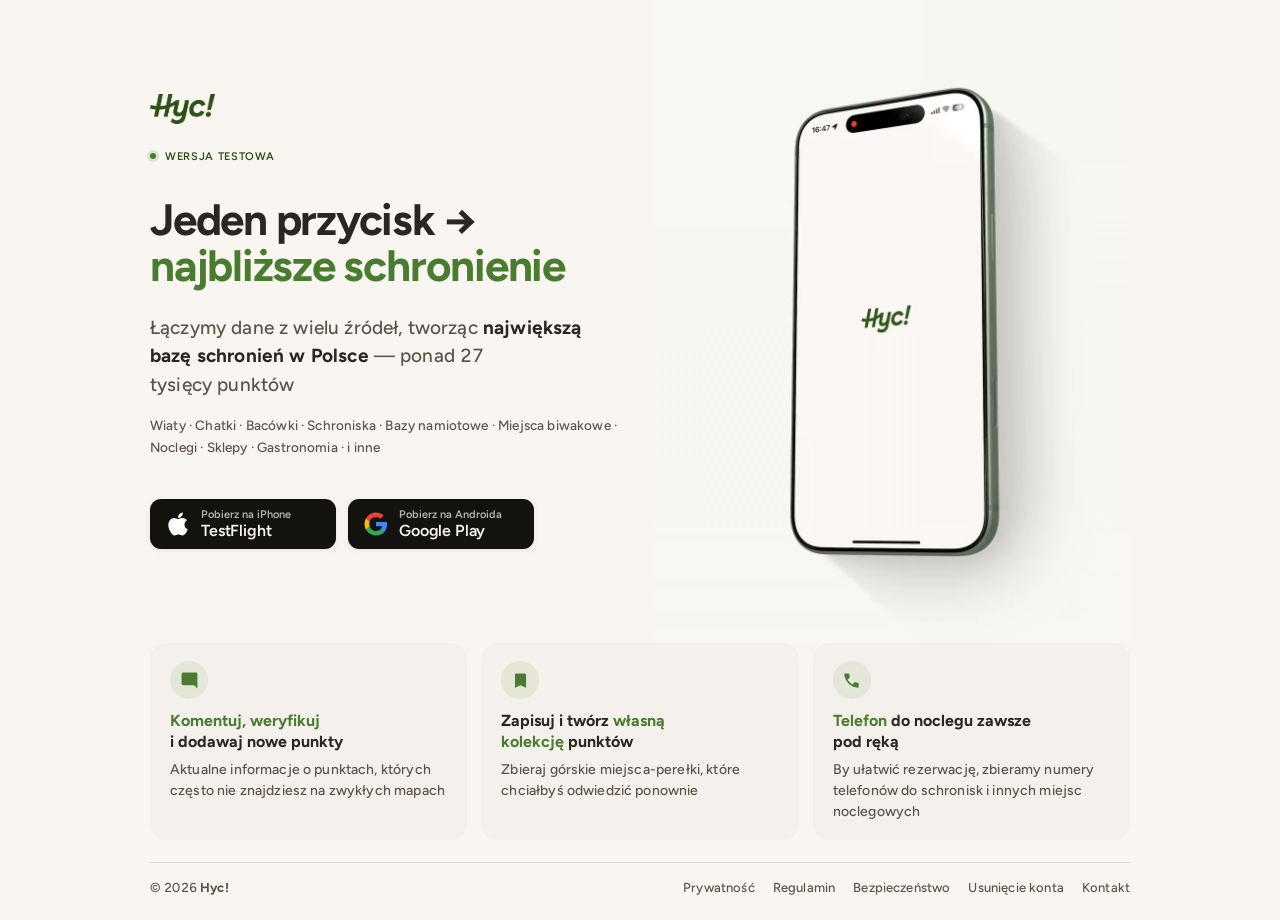
==== index.html @ 09620c09 "Deploy landing 2026-08-17 09:44" ====
<!DOCTYPE html>
<html lang="pl">
<head>
  <meta charset="utf-8">
  <meta name="viewport" content="width=device-width, initial-scale=1">
  <title>Hyc! — jeden przycisk do najbliższego schronienia</title>
  <meta name="description" content="Hyc! to prosta aplikacja turystyczna: jeden przycisk, GPS i nawigacja po szlaku do najbliższego schronienia. Dołącz do otwartej bety na iOS i Androida.">
  <meta name="theme-color" content="#F0EBE0">
  <link rel="icon" href="favicon.svg" type="image/svg+xml">
  <!-- apple-touch-icon MUSI byc PNG — iOS nie czyta SVG i przy braku rastra
       robi wlasny zrzut strony jako ikone na ekranie glownym. -->
  <link rel="apple-touch-icon" sizes="180x180" href="assets/apple-touch-icon.png">

  <!-- Open Graph / social preview (podgląd linku na sociale) -->
  <meta property="og:type" content="website">
  <meta property="og:url" content="https://gethyc.com/">
  <meta property="og:site_name" content="Hyc!">
  <meta property="og:title" content="Hyc! — jeden przycisk do najbliższego schronienia">
  <meta property="og:description" content="Prosta appka turystyczna: przycisk, GPS, nawigacja po szlaku. Dołącz do otwartej bety.">
  <meta property="og:image" content="https://gethyc.com/assets/og-image.jpg?v=20260811">
  <meta property="og:image:width" content="1200">
  <meta property="og:image:height" content="630">
  <meta property="og:locale" content="pl_PL">
  <meta name="twitter:card" content="summary_large_image">
  <meta name="twitter:title" content="Hyc! — jeden przycisk do najbliższego schronienia">
  <meta name="twitter:description" content="Prosta appka turystyczna: przycisk, GPS, nawigacja po szlaku. Dołącz do otwartej bety.">
  <meta name="twitter:image" content="https://gethyc.com/assets/og-image.jpg?v=20260811">

  <link rel="preload" href="assets/fonts/Figtree-Variable.woff2" as="font" type="font/woff2" crossorigin>
  <!-- ⚠ ?v= NA CSS I JS JEST OBOWIĄZKOWE — podbij przy każdym wydaniu.
       Strona stoi na GitHub Pages, a GH Pages IGNORUJE plik `_headers`
       (to format Netlify/Cloudflare Pages) i serwuje wszystko z
       `Cache-Control: max-age=600`. Bez wersji w URL-u przeglądarka po
       deployu potrafi skleić NOWY index.html ze STARYM styles.css i pokazać
       układ, którego nikt nigdy nie zbudował. Wersja w URL-u wymusza świeże
       pobranie, bo to inny zasób. -->
  <link rel="stylesheet" href="styles.css?v=20260812">
</head>
<body>
  <div class="wrap">

    <main>
      <section class="hero">
        <div class="hero-copy">
          <!-- Wordmark jako PNG (podmiana 0806 na plik dostarczony przez usera,
               zostaje świadomie: user porównał go z dawnym inline <svg> i wybrał
               ten rysunek).
               ⚠ Plik ma 315x144 px, a renderuje się na 29,6 px wysokości —
               atrybuty width/height zostają przy 105x48, bo opisują ROZMIAR
               UKŁADU (rezerwacja miejsca, brak CLS), nie rozdzielczość pliku.
               Do 0810 leżał tu raster 105x48, czyli 1x: na retinie (DPR 2-3)
               brakowało mu pikseli i wordmark był miękki.
               Źródło wektorowe: assets/logo-source.svg — stamtąd renderuje się
               ten raster (kadr przycięty do bounding boxa glifu, żeby proporcje
               zgadzały się z poprzednim plikiem: 2,1875 vs 2,1878). -->
          <img class="hero-logo" src="assets/logo.png?v=2" alt="Hyc!" width="105" height="48">
          <span class="badge">Wersja testowa</span>
          <h1>Jeden przycisk →<br><span class="accent">najbliższe schronienie</span></h1>
          <p class="lead">Łączymy dane z&nbsp;wielu źródeł, tworząc <strong>największą bazę schronień w&nbsp;Polsce</strong> — ponad 27 tysięcy punktów</p>
          <p class="hero-tags">Wiaty · Chatki · Bacówki · Schroniska · Bazy namiotowe · Miejsca biwakowe · Noclegi · Sklepy · Gastronomia · i&nbsp;inne</p>

          <div class="stores" id="stores">
            <!-- iOS wymaga apki TestFlight, której większość testerów jeszcze
                 nie ma — instalacja to więc DWA kliknięcia w ten sam przycisk
                 (TestFlight, potem po powrocie z App Store, Hyc!). Baton
                 wygląda jak zwykły „pobierz", modal niżej ustawia oczekiwania
                 PRZED pierwszym kliknięciem — Apple samo tego nie tłumaczy. -->
            <button class="store-btn store-btn--dark store-btn--compact" id="btn-ios-open" type="button">
              <img src="assets/apple.svg" alt="">
              <span class="label"><small>Pobierz na iPhone</small><strong>TestFlight</strong></span>
            </button>

            <!-- Android idzie przez zamknięty test Play (grupa Google jako lista
                 testerów), więc instalacja ma dwa etapy: grupa → opt-in Play.
                 Tej złożoności NIE pokazujemy na ekranie głównym — baton wygląda
                 jak zwykły „pobierz", a cały proces prowadzi modal niżej. -->
            <button class="store-btn store-btn--dark store-btn--compact" id="btn-android-open" type="button">
              <img src="assets/google.svg" alt="">
              <span class="label"><small>Pobierz na Androida</small><strong>Google Play</strong></span>
            </button>
          </div>
        </div>

        <div class="hero-art">
          <!-- Render z Rotato: obracający się telefon Z WŁASNĄ obudową wypaloną
               w kadrze, więc NIE opakowujemy go w ramkę rysowaną CSS-em (byłby
               telefon w telefonie). Kadr jest KWADRATOWY (1:1) i ma oddech
               dookoła telefonu wbudowany w materiał — skalujemy całość, nigdy
               nie kadrujemy i nie dokładamy marginesu w CSS.
               0806: placeholder zastąpiony DOCELOWYM nagraniem z aplikacji
               (splash, mapa z trasą, szczegóły punktu, komentarze).
               Kolejna podmiana = wymiana assets/demo.mp4 + postera i podbicie
               ?v=, bez zmian tutaj — o ile nowy render zachowa kadr 1:1
               i proporcje obudowy w klatce (0,66 wysokości / 0,31 szerokości;
               z tego wynika `aspect-ratio` boxa w styles.css). -->
          <!-- ⚠ BRAK `autoplay` jest CELOWY: start odpala main.js po 1 sekundzie,
               żeby pierwsza klatka chwilę postała (prośba usera 0806). Nie
               dopisuj tu `autoplay` — nagranie ruszyłoby natychmiast i pauza
               przestałaby istnieć. `preload="metadata"` zamiast `none`, żeby
               po tej sekundzie materiał ruszył bez doczytywania. -->
          <video
            class="hero-video"
            poster="assets/demo-poster.jpg?v=4"
            muted loop playsinline
            preload="metadata"
            aria-label="Nagranie z aplikacji: nawigacja do najbliższego schronienia">
            <!-- ⚠ ?v= podbijasz przy każdej podmianie pliku. `_headers` daje
                 /assets/* `max-age=604800`, ale UWAGA: ten plik działa tylko na
                 Netlify/Cloudflare Pages — GitHub Pages, na którym stoi
                 gethyc.com, IGNORUJE go i serwuje wszystko z max-age=600.
                 Wersja w URL-u jest więc jedynym mechanizmem, który działa
                 niezależnie od hostingu. -->
            <source src="assets/demo.mp4?v=4" type="video/mp4">
          </video>
        </div>
      </section>

      <section class="about" aria-label="Co robi aplikacja">
        <div class="feat">
          <div class="feat-icon"><img class="icon-comment" src="assets/icon-comment.svg" alt=""></div>
          <!-- Bez wymuszonego <br> (0806, user: „te teksty zróbmy w jednej
               linii") — łamanie zostaje po stronie CSS, patrz .feat h3. -->
          <h3><span class="feat-accent">Komentuj, weryfikuj</span><br>i&nbsp;dodawaj nowe punkty</h3>
          <p>Aktualne informacje o&nbsp;punktach, których często nie znajdziesz na zwykłych mapach</p>
        </div>
        <div class="feat">
          <div class="feat-icon"><img class="icon-bookmark" src="assets/icon-bookmark.svg" alt=""></div>
          <h3>Zapisuj i&nbsp;twórz <span class="feat-accent">własną<br>kolekcję</span> punktów</h3>
          <p>Zbieraj górskie miejsca-perełki, które chciałbyś odwiedzić ponownie</p>
        </div>
        <div class="feat">
          <div class="feat-icon"><img class="icon-phone" src="assets/icon-phone.svg" alt=""></div>
          <h3><span class="feat-accent">Telefon</span> do noclegu zawsze<br>pod ręką</h3>
          <p>By ułatwić rezerwację, zbieramy numery telefonów do schronisk i&nbsp;innych miejsc noclegowych</p>
        </div>
      </section>

    </main>

    <footer>
      <span>© <span id="year">2026</span> <strong>Hyc!</strong></span>
      <span class="spacer"></span>
      <a href="legal/privacy.html">Prywatność</a>
      <a href="legal/eula.html">Regulamin</a>
      <a href="legal/warunki_bezpiecznego_korzystania.html">Bezpieczeństwo</a>
      <!-- Play wymaga PUBLICZNEGO adresu, pod którym da się zażądać usunięcia
           konta — także wtedy, gdy usunięcie działa w aplikacji (Data deletion
           w formularzu App content). Link musi być osiągalny bez logowania. -->
      <a href="legal/usun-konto.html">Usunięcie konta</a>
      <a href="mailto:hyc.kontakt@gmail.com?subject=Hyc%21%20%E2%80%94%20kontakt" title="hyc.kontakt@gmail.com">Kontakt</a>
    </footer>

  </div>

  <!-- Instalacja na Androida — cały proces w jednym oknie, trzy kroki.
       Wzorzec: editable stepper (UX Patterns / NN-g) — kroki są klikalne,
       więc user wraca i skacze swobodnie, nie tylko liniowo. Natywny <dialog>
       daje focus trap, Escape i backdrop bez własnego kodu.
       Krok 2 włącza się SAM po powrocie z karty grupy (main.js), ale nie jest
       zablokowany — można w niego wejść od razu. -->
  <dialog class="flow-modal" id="android-modal" aria-labelledby="modal-title">
    <button class="flow-modal-close" id="modal-close" type="button" aria-label="Zamknij">&times;</button>

    <p class="modal-intro">By umożliwić testowanie, Google wymaga dwóch kroków — przeprowadzimy Cię przez nie</p>

    <nav class="stepper" aria-label="Postęp instalacji">
      <ol>
        <li><button class="stepper-btn is-current" type="button" data-goto="1"><span class="stepper-num">1</span><span class="stepper-name">Grupa</span></button></li>
        <li><button class="stepper-btn" type="button" data-goto="2"><span class="stepper-num">2</span><span class="stepper-name">Dostęp</span></button></li>
      </ol>
    </nav>

    <div class="modal-body" id="modal-body">

      <section class="modal-step" data-step="1">
        <p class="modal-eyebrow">Krok 1 z 2</p>
        <h2 class="modal-title" id="modal-title" tabindex="-1" autofocus>Dołącz do grupy testerów</h2>
        <p class="modal-lead">Google wymaga dołączenia do grupy testerów. Otworzymy ją w nowej karcie — kliknij tam <strong>„Dołącz do grupy”</strong> i przejdź do następnego kroku.</p>

        <div class="modal-note">
          <p class="modal-note-title">Zaloguj się</p>
          <p class="modal-note-text">Jeśli nie jesteś zalogowany, nie zobaczysz możliwości dołączenia do grupy. Zaloguj się i <strong>kliknij przycisk „Przejdź do grupy” na dole jeszcze raz</strong> — dopiero wtedy zobaczysz opcję dołączenia, jak na screenshocie poniżej.</p>
          <p class="modal-note-shot-label">Screenshot</p>
          <img class="modal-note-shot" src="assets/google-groups-join.png" alt="Strona grupy Google po zalogowaniu, z linkiem „dołącz do grupy”">
        </div>

        <a class="store-btn store-btn--dark" id="btn-group" href="#" rel="noopener">
          <img src="assets/google.svg" alt="">
          <span class="label"><small>Otworzy się w nowej karcie</small><strong>Przejdź do grupy</strong></span>
        </a>
      </section>

      <section class="modal-step is-hidden" data-step="2">
        <p class="modal-eyebrow">Krok 2 z 2</p>
        <h2 class="modal-title">Aktywuj dostęp w Google Play</h2>
        <p class="modal-lead">Teraz potwierdzasz udział w testach po stronie Sklepu Play. Użyj <strong>tego samego konta Google</strong>, co przy dołączaniu do grupy — na otwartej stronie kliknij <strong>„Become a tester”</strong>.</p>
        <a class="store-btn store-btn--dark" id="btn-android" href="#" rel="noopener">
          <img src="assets/google.svg" alt="">
          <span class="label"><small>Otworzy się w nowej karcie</small><strong>Aktywuj dostęp</strong></span>
        </a>
      </section>


    </div>

    <footer class="modal-nav">
      <button class="nav-btn" id="nav-back" type="button" disabled>Wstecz</button>
      <button class="nav-btn is-next" id="nav-next" type="button">Dalej</button>
    </footer>
  </dialog>

  <!-- Instalacja na iOS — JEDNA zewnętrzna akcja (link TestFlight), nie
       kreator: bez steppera, bez Wstecz/Dalej. Modal istnieje wyłącznie po to,
       żeby ustawić oczekiwania PRZED kliknięciem: to nie jest instalacja
       Hyc! wprost, tylko przejście na stronę APPLE z dwoma krokami do
       wykonania TAM.
       ⛔ Tekst NIE opisuje kroków Apple własnymi słowami — zgłoszenie 0811
       (zrzut realnej strony testflight.apple.com/join/...) pokazało, że
       poprzednia wersja („wróć tutaj i kliknij ten sam przycisk jeszcze
       raz") kłamała: oba kroki (Get TestFlight / View Hyc! Beta) dzieją się
       na stronie Apple, przez JEJ przyciski, nie przez powrót na gethyc.com.
       Streszczanie cudzego UI się rozjeżdża przy każdej zmianie po ich
       stronie — stąd tylko zapowiedź „będą dwa kroki, zrób je tam".
       Te same klasy co modal Androida (patrz styles.css), zero nowego CSS. -->
  <dialog class="flow-modal" id="ios-modal" aria-labelledby="ios-modal-title">
    <button class="flow-modal-close" id="ios-modal-close" type="button" aria-label="Zamknij">&times;</button>

    <h2 class="modal-title" id="ios-modal-title" tabindex="-1" autofocus>Zainstaluj Hyc! przez TestFlight</h2>
    <p class="modal-lead">TestFlight to aplikacja Apple do testów beta — Hyc! działa tylko przez nią. Otworzymy stronę Apple, gdzie zainstalujesz najpierw TestFlight, a&nbsp;potem Hyc!</p>

    <a class="store-btn store-btn--dark" id="btn-ios" href="#" rel="noopener">
      <img src="assets/apple.svg" alt="">
      <span class="label"><small>Otworzy TestFlight</small><strong>Kontynuuj</strong></span>
    </a>
  </dialog>

  <script src="config.js?v=20260812"></script>
  <script src="main.js?v=20260812"></script>
</body>
</html>
---- styles.css ----
/* ============================================================
   Hyc! — landing styles
   Brand tokens mirror lib/shared/theme.dart (single source of truth).
   Minimal, mobile-first, self-hosted fonts (no external requests).
   ============================================================ */

/* ---- Fonts (self-hosted → GDPR-clean, no Google CDN) ---- */
/* DS 2026-07-23: font produktu = Figtree (zastąpił Nunito). Jeden plik
   variable (oś wght 300–900) — mirror assets/fonts/figtree w apce. */
@font-face {
  font-family: "Figtree";
  src: url("assets/fonts/Figtree-Variable.woff2") format("woff2");
  font-weight: 300 900;
  font-display: swap;
}

/* ---- Design tokens ---- */
:root {
  --green: #4a7c2f;
  --green-dark: #2d5016;
  /* DS `primaryBland` — zgaszona zieleń do glifów ilustracyjnych, które nie
     mają konkurować z CTA (ten sam token co banner "Zostań pionierem" w appce). */
  --green-bland: #759c60;
  --espresso: #2c2620;
  --bark: #5c5248;
  /* Poza skalą DS: `driftwood` (#8A8070) na tle strony daje 3,27:1, poniżej
     progu AA (4,5:1) dla drobnego tekstu — więc dla podpisów LŻEJSZYCH niż
     `bark`, ale wciąż czytelnych, nie ma gotowego tokenu. #6B6157 to
     najjaśniejszy szary tej rodziny, który jeszcze przechodzi (5,09:1,
     zmierzone) — dalej w stronę driftwood i próg pęka. */
  --caption: #6b6157;
  --driftwood: #8a8070;
  --cream: #f9f6f2;
  --alabaster: #f0ebe0;
  /* DS `mist` — jeden stopień skali kremowej pod tłem strony. Powierzchnia
     kafli: alabaster jest tłem strony, więc kafel w alabastrze byłby
     niewidoczny, a mist odcina je bez schodzenia w ciemność. */
  --mist: #e8e2d8;
  --parchment: #d8d0c0;
  --orange: #d66000;
  /* Informacyjny błękit — używany na wskazówce „zaloguj się" w kreatorze.
     Poprzedni #2f6f8f (stonowany teal) user ocenił jako "szarawy, brzydki" —
     zwykły, rozpoznawalny niebieski informacyjny zamiast przygaszonego. */
  --info: #2563eb;

  --radius: 16px;
  --radius-lg: 24px;
  /* 960 -> 1200 (0806). Podniesione, bo hero przestało wychodzić poza tę
     kolumnę (user: „równe przestrzenie z prawej i lewej"), a przy 960px
     dwanaście kolumn z rynną 24px dawało kolumnę 54,7px — poniżej zdrowego
     pasma 60-80px — i kolumnę tekstu 369px, w której h1 łamał się na TRZY
     linie, a batony szły w dwa rzędy. 1200px to standardowe maksimum treści.
     ⚠ 0806, druga korekta: 1200 -> 1020px (user: „zwęźmy obszar contentu,
     ok. 15% więcej pustej przestrzeni z lewej i prawej"). Konsekwencja:
     kolumna schodzi z 78 na 59,7px, czyli PONIŻEJ pasma 60-80 z researchu,
     i podział hero musiał wrócić z 5+7 na 6+6 — przy 5 kolumnach tekst miał
     394px i h1 łamał się na trzy linie (zmierzone). Telefon zmalał 467 ->
     335px. To świadomy handel: węższy content kosztuje wielkość telefonu.
     Nie ma tu progu: `max-width` nic nie robi na węższych oknach, więc do
     ~1000px układ jest bajt w bajt taki jak przedtem.
     ⚠ Dotyczy CAŁEJ strony — kafelki „co robi apka" i stopka też rozciągają
     się do 1200px. To świadome: wspólna krawędź hero i kafelków to jedyny
     sposób, żeby marginesy były równe i żeby sekcje się nie rozjeżdżały. */
  --maxw: 1020px;
  /* Cienie budowane na brązie marki, nie na neutralnej czerni — czarny cień na
     kremowym tle robi się szary i „brudzi" paletę. */
  --shadow-sm: 0 1px 2px rgba(44, 38, 32, 0.06), 0 2px 8px rgba(44, 38, 32, 0.05);
  --shadow-md: 0 2px 6px rgba(44, 38, 32, 0.07), 0 8px 24px rgba(44, 38, 32, 0.08);
  --shadow-lg: 0 4px 12px rgba(44, 38, 32, 0.08), 0 18px 44px rgba(44, 38, 32, 0.12);

  /* Wbudowane krzywe CSS są za słabe — te mają „pstryk", który sprawia, że ruch
     wygląda na zamierzony, a nie na domyślny. */
  --ease-out: cubic-bezier(0.23, 1, 0.32, 1);
  --ease-in-out: cubic-bezier(0.77, 0, 0.175, 1);
}

* { box-sizing: border-box; }

/* ⛔ Ta sama para deklaracji co niżej na <body> — i MUSI tu być OSOBNO.
   Na mobile to <html> (documentElement), nie <body>, jest faktycznym
   kontenerem przewijania wiewportu: zmierzone 0811 (zgłoszenie z telefonu),
   `window.innerWidth`/`documentElement.scrollWidth` rosły do szerokości
   wystającego `.hero-art` mimo `overflow-x: clip` na samym <body> —
   `<html>` miał wciąż `overflow-x: visible` i to ono decydowało. Bez tej
   pary strona daje się przesunąć w bok poziomym gestem na całej długości. */
html {
  -webkit-text-size-adjust: 100%;
  overflow-x: hidden;
  overflow-x: clip;
}

body {
  margin: 0;
  /* Kadr hero jest na mobile SZERSZY NIŻ OKNO (patrz `.hero-art`, 116vw) —
     bez tego wychodzi poziomy pasek przewijania i strona daje się przesunąć
     w bok. `clip` zamiast `hidden`: `hidden` robi z <body> kontener
     przewijania i psułoby `position: sticky` u potomków, gdyby kiedyś
     doszło. Poza mobilem nic nie wystaje, więc reguła jest bezczynna.
     ⚠ DWIE deklaracje pod rząd, celowo: `overflow: clip` weszło dopiero
     w Safari 16, a landing ogląda się głównie na telefonach. Starsze iOS-y
     odrzucą drugą linię jako nieznaną wartość i zostaną przy `hidden`
     (skutek ten sam, tylko z kontenerem przewijania), nowsze wezmą `clip`. */
  overflow-x: hidden;
  overflow-x: clip;
  /* cream, nie alabaster — cieplejsze, jaśniejsze tło. Sprawdzone: żadna
     powierzchnia na stronie nie zakłada, że tło JEST alabastrem — wszystkie
     użycia --cream na stronie (modal, stepper, przyciski w kreatorze) żyją
     NAD ciemnym scrimem modala, nie stykają się bezpośrednio z tłem strony,
     więc nie zlewają się z nowym tłem. */
  background: var(--cream);
  color: var(--espresso);
  font-family: "Figtree", -apple-system, BlinkMacSystemFont, "Segoe UI", Roboto, sans-serif;
  /* Figtree renderuje ciężej niż Nunito — cała skala schodzi o stopień wagi
     (DS: body 400–500, nagłówki 600, label 700). */
  font-weight: 500;
  line-height: 1.55;
  letter-spacing: 0.01em;
  -webkit-font-smoothing: antialiased;
  -moz-osx-font-smoothing: grayscale;
  text-rendering: optimizeLegibility;
  /* Cyfry o równej szerokości i prawdziwe kerningowanie — „27 tysięcy" i daty
     w stopce przestają tańczyć. */
  font-variant-numeric: tabular-nums;
  font-kerning: normal;
}

a { color: var(--green-dark); }

/* Visible keyboard focus everywhere (a11y). ⛔ Ograniczone do urządzeń z
   precyzyjnym wskaźnikiem (myszka/trackpad) — WebKit na iOS ma znany bug:
   tap na <button>/<a> też włącza :focus-visible (nie tylko klawiatura), więc
   bez tej bramki zielona ramka zostawała na przycisku po każdym dotknięciu
   (zgłoszenie z telefonu 0811 — X w modalu, CTA TestFlight). Desktopowa
   klawiatura nadal działa: `hover:hover` i `pointer:fine` są prawdziwe na
   każdym komputerze, dotyk ich nie spełnia. */
@media (hover: hover) and (pointer: fine) {
  :focus-visible {
    outline: 2px solid var(--green);
    outline-offset: 3px;
    border-radius: 8px;
  }
}

/* ---- Ambientowe tło ----
   Ta sama ilustracja co na ekranie telefonu, przyklejona do dolnej krawędzi.
   `fixed`, żeby przy przewinięciu (mobile) scena nie odjeżdżała ze stroną —
   ma być planem tylnym, nie treścią. Maska wygasza górę: bez niej krawędź
   ilustracji cięłaby stronę poziomą linią. */
/* Strona ma się mieścić w jednym oknie, więc zamiast zostawiać nadmiar
   światła pod stopką rozkładamy go: logo u góry, stopka przy dolnej krawędzi,
   a hero + kafelki wyśrodkowane w tym, co zostaje. Przy niskim oknie
   `min-height` przestaje działać w drugą stronę i strona po prostu się
   przewija — nic się nie przycina. */
.wrap {
  position: relative;
  z-index: 1;
  display: flex;
  flex-direction: column;
  min-height: 100vh;
  max-width: var(--maxw);
  margin: 0 auto;
  /* Góra 0 (user 0806, finalnie: „usuń tę białą przestrzeń z góry, może się
     strona zaczynać od kwadratu telefonu"). Historia w tej sesji: 22 -> 24
     („od góry do logo o 24 dp") -> 54 (kompensacja za usunięty górny pasek)
     -> 24 („za dużo") -> 0. Dół zostaje 22. */
  padding: 0 20px 22px;
}
.wrap > main {
  flex: 1;
  display: flex;
  flex-direction: column;
  justify-content: center;
}

/* ---- Header ----
   Wordmark jest wklejonym <svg>, nie obrazem — patrz komentarz w index.html.
   Żadnego `transform` tutaj: translateZ(0) wypychał logo na własną warstwę
   kompozytującą, a ta rastruje się raz.

   53 px był matematycznie idealny (viewBox 106 jednostek / DPR 2 = mapowanie
   1:1, zero resamplingu). 37 px = 53 * 0,7, na wyraźne życzenie usera mimo
   tego — świadomy odjazd od ideału, nie przypadkowe zaokrąglenie. Na DPR 2
   wychodzi skala 0,698 (74 fizyczne px na 106 jednostek rysunku): gorzej niż
   idealne 53px, ale wciąż lepiej niż poprzednie 34px (skala 0,64). Jeśli ktoś
   znów zgłosi rozpikselowanie, to jest dokładnie ten kompromis, nie nowy bug —
   patrz historia tej reguły w gicie po pełne pomiary. */
/* Wordmark siedzi W KOLUMNIE TEKSTU, nie w osobnym górnym pasku (user 0806:
   „to nie będzie górny pasek jakby dodatkowy"). `<header class="topbar">`
   usunięty w całości — logo jest teraz pierwszym elementem `.hero-copy`,
   24px nad plakietką, i jedzie razem z tekstem przy pionowym wyśrodkowaniu
   kolumny względem kwadratu. */
.hero-logo {
  display: block;
  /* 37 -> 29.6px, czyli -20% (user 0806: „logo za duże"). Wysokość zostaje
     ta sama po podmianie wordmarku na PNG — user prosił o zachowanie rozmiaru.
     ⚠ `color` już nic nie robi: PNG ma kolor wypalony w pliku, w odróżnieniu
     od poprzedniego inline SVG, który dziedziczył `currentColor`. */
  height: 29.6px;
  width: auto;
  margin-bottom: 24px;
}

/* ---- Hero ---- */
.hero {
  display: grid;
  grid-template-columns: 1fr;
  gap: 28px;
  align-items: center;
  /* Historia (bazowa reguła, mobile-first): 40px ("zdecydowanie za duży")
     -> 8px ("za mało") -> 22px (afb10da, ostatnia ŚWIADOMA wartość) —
     ta reguła nigdy później nietknięta. Zostaje na 22px. */
  margin-top: 22px;
}

.badge {
  display: inline-flex;
  align-items: center;
  /* 6 -> 9px (user 0806: „+3 dp"). ⚠ Optycznie odstęp jest MNIEJSZY niż ta
     liczba: kropka ma aureolę `box-shadow` o promieniu 3px, która wychodzi
     poza jej box, więc od krawędzi aureoli do tekstu zostaje ~6px. */
  gap: 9px;
  /* Bez tła-podlania — usunięte na wyraźną prośbę (poprzednia próba tylko
     spłaszczała alpha, zostawiając wypełnienie; user zgłosił że dalej
     widoczne). Sam znacznik (kropka + aureola) plus tekst, bez pigułki. */
  /* primaryBland cofnięty — user chciał "słabszy" wygląd, ale w praktyce na
     żywym renderze wyszło gorzej niż primaryDark. Waga fontu przejmuje rolę
     "słabszy" zamiast koloru (ten sam zabieg co .hero-tags/.stores-note
     wcześniej w tym pliku: gdy kolor już ustalony, ciężar niesie waga). */
  color: var(--green-dark);
  font-size: 11px;
  font-weight: 600;
  letter-spacing: 0.06em;
  text-transform: uppercase;
}
.badge::before {
  content: "";
  width: 6px; height: 6px;
  border-radius: 50%;
  background: var(--green);
  /* Delikatna aureola zamiast płaskiej kropki — nadaje jej wagę punktu na
     mapie, a nie przypadkowego znacznika. */
  box-shadow: 0 0 0 3px rgba(74, 124, 47, 0.16);
  /* Wyśrodkowanie do OPTYCZNEGO środka wielkich liter, nie do line-boxa.
     `align-items: center` na .badge stawia kropkę na środku line-boxa, a ten
     jest niesymetryczny względem glifów (Figtree ma descender, którego
     wersaliki nie używają), więc kropka wypada za nisko.
     Zmierzone 0806 w żywym renderze przez TextMetrics (actualBoundingBox
     Ascent/Descent dla „WERSJA TESTOWA" przy 11px/600): górna krawędź
     wersalików 197,01px, dolna 204,99px, środek optyczny 201,00px.
     ⚠ Ten pomiar okazał się NIEROZSTRZYGAJĄCY: powtórzenia różniły się o
     ~0,5px (subpiksele), a w powiększeniu x8 środek kropki i środek
     wersalików pokrywały się. Czyli optycznego błędu nie było — o pozycji
     decyduje preferencja usera, nie metryka. Kolejne prośby 0806:
     „kropka niżej" (-0,37 -> +0,6px), potem „kropka 1 dp wyżej" (+0,6 ->
     -0,4px). Wartość jest PREFERENCJĄ — nie licz jej od nowa z metryk. */
  position: relative;
  top: -0.4px;
}
/* ⚠ `inline-flex` (reguła wyżej) wsadzał plakietkę w line-box dziedziczący
   `line-height` z body, więc nad nią lądowało pół interlinii i odstęp od
   wordmarku wychodził 33px zamiast zadanych 24 (zmierzone). `flex` +
   `width: fit-content` robi z niej blok o szerokości treści: pigułka wygląda
   identycznie, ale margines liczy się od jej realnej krawędzi.
   Wcześniejsze `top: 3px` (user 0806, „trzy piksele w dół") USUNIĘTE —
   kompensowało optykę poprzedniego układu z osobnym górnym paskiem; przy
   logo w kolumnie tekstu doliczałoby się do tych 24px. */
.badge {
  display: flex;
  width: fit-content;
}

/* ---- Rytm pionowy kolumny hero ----
   Odstęp niesie informację o PRZYNALEŻNOŚCI (prawo bliskości), więc nie może
   być wszędzie podobny. Kolumna ma trzy grupy, nie pięć luźnych akapitów:
     [plakietka + nagłówek]  →  [lead + lista typów]  →  [batony]
   Wewnątrz grupy ciasno, między grupami szeroko.
   Druga runda (na życzenie "trochę większe") — proporcja ciasno:szeroko
   zachowana, podniesiona cała skala: 18/22/6/32 -> 20/26/10/38.
   Najmocniej ruszony najciaśniejszy odstęp (6->10, +67%): 6px w praktyce
   czytało się jako przypadek, nie decyzja — dobre zasady składu każą temu
   odstępowi być WYRAŹNIE mniejszemu niż reszta, ale nie na granicy błędu
   zaokrąglenia. Nadal najciaśniejszy w kolumnie (10 vs 20/26/38), więc
   hierarchia grup zostaje czytelna, tylko mniej ekstremalna.
   ⚠ Wartości są OPTYCZNE, nie geometryczne: przy `line-height` 1.5 pod ostatnim
   wierszem zostaje jeszcze ~4 px półinterlinii, więc margines w kodzie zawsze
   wygląda o kawałek większy na ekranie niż liczba sugeruje. */
h1 {
  font-weight: 700;
  font-size: clamp(24px, 7vw, 52px);
  line-height: 1.06;
  color: var(--espresso);
  /* Skala oparta na researchu (NN/G proximity, Refactoring UI, siatka 8pt):
     grupowanie wymaga WYRAŹNEGO kontrastu ciasno/szeroko, nie liniowej
     podwyżki obu naraz — 20/26 (poprzednia próba) dawało kontrast 1:1,3,
     za słaby, żeby oko odczytało "te dwa należą do siebie". Teraz jedna
     powtarzalna wartość "tight" (8px, ta sama co .lead->.hero-tags niżej)
     w GÓRĘ do plakietki, i "loose" (24px, 3x tight) w DÓŁ do leadu —
     kontrast 1:3 jest w bezpiecznej strefie z badań proximity. */
  margin: 8px 0 24px;
  /* Im większy stopień, tym ciaśniej — przy 44px domyślne światło rozjeżdża
     nagłówek, przy 24px to samo ujemne trackingowanie zlepiałoby litery. */
  letter-spacing: -0.028em;
  text-wrap: balance;
}
/* Akcent w nagłówku — ten sam zabieg co na grafikach społecznościowych:
   zielone jest SŁOWO KLUCZ, nie cały nagłówek. */
.accent { color: var(--green); }

/* Lista typów punktów — kropka jako separator, żeby nie robić z tego
   wyliczanki na 10 wierszy. Zamiast wagi prozy: mniejsza, wyciszona.
   Stoi POD leadem i jest jego rozwinięciem („największa baza" → z czego się
   składa), stąd ciasny odstęp w górę i szeroki w dół, do przycisków. */
.hero-tags {
  /* Koniec grupy „treść" — szeroki odstęp do batonów oddziela czytanie od
     działania. Stopień wyżej niż H1->lead (32 vs 24) — przejście do AKCJI
     to mocniejsza granica niż przejście nagłówek->body w obrębie czytania.
     Wciąż mniejsza niż przejście do sekcji kafli niżej (.about margin-top,
     granica STRUKTURALNA powinna być szersza niż granica grupy). */
  margin: 0 0 32px;
  font-size: 13.5px;
  /* Interlinia luźniejsza niż w leadzie (1,6 vs 1,5): to nie proza, tylko
     gęsta wyliczanka, którą się SKANUJE — oko potrzebuje wyraźniejszych
     korytarzy między wierszami, żeby nie gubić się w kropkach. */
  line-height: 1.6;
  /* WYRAŹNIEJSZY na wyraźne życzenie: bark (6,41:1) i waga bazowa 500 zamiast
     --caption (5,09:1) i 400 — ten drobny tekst ma czytać się jako treść,
     nie jako przypis (wylicza, z czego składa się "27 tys punktów"). Podpis
     pod batonami (.stores-note), który wcześniej miał identyczny styl, został
     usunięty na kolejne życzenie — porównanie "tylko ten paragraf" straciło
     punkt odniesienia, ale sama zasada (bark/500 = treść) tu zostaje. */
  color: var(--bark);
  font-weight: 500;
  max-width: 52ch;
  text-wrap: pretty;
}

.lead {
  font-size: clamp(16px, 2.6vw, 18px);
  line-height: 1.5;
  color: var(--bark);
  max-width: 42ch;
  /* Ciasno do listy typów — lista jest rozwinięciem tego zdania, nie osobnym
     akapitem. Razem tworzą jeden blok „co to za baza". Ta sama wartość
     "tight" (8px) co plakietka->H1 wyżej — POWTARZALNOŚĆ tej jednej liczby
     w całej kolumnie jest częścią systemu, nie przypadkiem (NN/G: "small,
     CONSISTENT spacing inside a group"). */
  margin: 0 0 8px;
  text-wrap: pretty;
}
.lead strong { color: var(--espresso); font-weight: 700; }

/* ---- Store buttons ---- */
.stores {
  display: flex;
  flex-wrap: wrap;
  gap: 12px;
}
/* Anatomia odwzorowuje układ przycisków sklepowych: cienka ramka, ikona po
   lewej, dwie linie tekstu (mała wersalikowa nad nazwą), proporcja ok. 3:1
   i małe zaokrąglenie. Kolory i typografia są nasze — nie kopiujemy artworku
   Google ani Apple, tylko konwencję formy.
   DWA warianty, bo każda platforma ma inną barwę bazową: Apple rozdaje badge
   czarny, a kolorowe „G" Google żyje natywnie na białym tle z szarą ramką —
   czerń pod nim to obce zestawienie. */
/* Skala ~30% w dół (0730) — baton „pobierz" nie ma konkurować z nagłówkiem
   o pierwszeństwo w hierarchii. Sam kadr schodzi o 30% (208→146 szerokości,
   padding 10/18→7/13), ale TEKST tylko o ~20%: przy 10 px wersalik podpisu
   platformy zaczyna być nieczytelny, a to on niesie „na iPhone / na Androida".
   Wagę odbieramy rozmiarem pola i ikony, nie kosztem czytelności. */
/* Baza = duży format (208px+, jak w kreatorze). Mały wariant to WYJĄTEK
   (`--compact`, tylko ekran główny), nie odwrotnie — bo dużych instancji jest
   więcej (2 w kreatorze vs 2 na hero) i to one niosą realną akcję "otwórz
   Sklep Play"; hero to podgląd/skrót. */
.store-btn {
  display: inline-flex;
  align-items: center;
  gap: 12px;
  min-width: 208px;
  padding: 10px 18px;
  border-radius: 12px;
  border: 1px solid transparent;
  text-decoration: none;
  box-shadow: var(--shadow-sm);
  /* Wyliczone właściwości, nigdy `all` — inaczej przeglądarka animuje też to,
     czego nie chcemy (np. filtr na logo Google przy zmianie stanu). */
  transition:
    transform 160ms var(--ease-out),
    box-shadow 200ms var(--ease-out),
    background 200ms ease,
    border-color 200ms ease;
}
/* Hover tylko tam, gdzie istnieje kursor — na dotyku „hover" odpala się przy
   tapnięciu i przycisk zostaje uniesiony po oderwaniu palca. */
@media (hover: hover) and (pointer: fine) {
  .store-btn:hover { transform: translateY(-1px); box-shadow: var(--shadow-md); }
}
/* Wciśnięcie musi być natychmiast widoczne — bez tego przycisk sprawia
   wrażenie, jakby nie zarejestrował kliknięcia. */
.store-btn:active { transform: scale(0.975); transition-duration: 100ms; }
.store-btn img { width: 26px; height: 26px; flex: 0 0 auto; }
.store-btn .label { display: flex; flex-direction: column; line-height: 1.2; text-align: left; }
/* Górna linia to podpis platformy — wersaliki i światło między literami.
   Ma być drugorzędna wobec nazwy pod nią. */
/* Podpis platformy zdjęty z wersalików. Przy 9 px WIELKIE LITERY z dodatkowym
   światłem czytają się jak font wąski (condensed): wszystkie znaki mają tę samą
   wysokość, więc słowo traci sylwetkę, a rozstrzelenie dodatkowo je rozjeżdża.
   Zwykła wielkość liter daje wyraźne wydłużenia górne i dolne, więc tekst jest
   czytelny mimo mniejszego stopnia — i optycznie DROBNIEJSZY niż wersaliki,
   bo pracuje na wysokości x, nie wersalika.
   ⭐ To zresztą wzorzec z oryginalnego batona Apple („Download on the"), więc
   nie odchodzimy od konwencji sklepowej, tylko wracamy do niej. */
.store-btn .label small {
  font-size: 11px;
  font-weight: 600;
  letter-spacing: 0;
  opacity: 0.7;
}
.store-btn .label strong { font-size: 17px; font-weight: 600; letter-spacing: -0.01em; }

/* Kompaktowy wariant — WYŁĄCZNIE dwa batony na ekranie głównym, żeby nie
   konkurowały wagą z nagłówkiem. Kreator instalacji zostaje w pełnym
   rozmiarze: to tam user faktycznie klika, więc baton ma być oczywisty. */
.store-btn--compact {
  gap: 11px;
  min-width: 186px;
  padding: 9px 16px;
  border-radius: 11px;
}
.store-btn--compact img { width: 24px; height: 24px; }
.store-btn--compact .label small { font-size: 11px; }
.store-btn--compact .label strong { font-size: 16px; }

/* Wariant ciemny — Apple. */
.store-btn--dark {
  background: #14120f;
  border-color: rgba(249, 246, 242, 0.28);
  color: var(--cream);
}
.store-btn--dark:hover { background: #211d18; border-color: rgba(249, 246, 242, 0.45); }
.store-btn--dark img { filter: brightness(0) invert(1); }
/* Wyjątek dla Google: to jedyne logo tutaj złożone z czterech kolorów, więc
   wybielanie kasuje jego rozpoznawalność. Apple i tak jest jednobarwne —
   wybielenie mu nie szkodzi, dlatego zostaje na regule ogólnej. */
.store-btn--dark img[src*="google"] { filter: none; }

/* Wariant jasny — Google. Szara ramka i ciemny tekst jak w natywnych
   kontrolkach Google; logo zostaje w oryginalnych kolorach. */
.store-btn--light {
  background: #ffffff;
  border-color: #dadce0;
  color: #1f1f1f;
}
.store-btn--light:hover { background: #f7f8f8; border-color: #c6c9cd; }
.store-btn--light .label small { opacity: 0.6; }

/* ⛔ `.is-primary` (main.js) MA już efekt bez stylu: przesuwa właściwy przycisk
   na górę (`order: -1` inline). Obwódka + cień tu USUNIĘTE świadomie — na
   telefonie renderowały się jak porzucony focus ring, bez żadnego tekstu
   tłumaczącego, że to "Twoja platforma" (zgłoszenie z ekranu 0811). Klasa
   zostaje w JS na wypadek przyszłego, czytelniejszego oznaczenia (badge). */

/* Stan „jeszcze niedostępne" — wspólny dla obu wariantów. */
.store-btn.is-disabled {
  background: var(--parchment);
  border-color: transparent;
  color: var(--driftwood);
  pointer-events: none;
  box-shadow: none;
}
.store-btn.is-disabled img { filter: none; opacity: 0.4; }

/* ---- Kreator instalacji na Androida ----
   Ekran główny ma zwykły baton „Google Play"; trzy kroki (grupa → dostęp →
   zapisz link) żyją tylko tutaj. Natywny <dialog> daje focus trap, Escape
   i backdrop za darmo — patrz komentarz w index.html.
   Szerokość wg wytycznych czytelności: ~560 px na desktopie, ale nigdy więcej
   niż 92vw, i max-height 90vh ze scrollem — inaczej na telefonie ucieka
   przycisk zamykania poza ekran. */
.flow-modal {
  width: min(560px, 92vw);
  max-height: 90vh;
  overflow-y: auto;
  padding: 30px 32px 24px;
  border: 0;
  border-radius: var(--radius-lg);
  background: var(--cream);
  color: var(--espresso);
  box-shadow: 0 12px 48px rgba(12, 12, 13, 0.24);
}
.flow-modal::backdrop { background: rgba(44, 38, 32, 0.55); }

/* Wejście okna. Modal NIE jest zakotwiczony w konkretnym przycisku, więc skaluje
   się od środka (inaczej niż popover, który powinien wyrastać z triggera).
   Start od 0.96, nigdy od 0 — nic w realnym świecie nie pojawia się z niczego,
   a skok z zera czyta się jak błąd renderowania. */
@media (prefers-reduced-motion: no-preference) {
  .flow-modal[open] { animation: modal-in 220ms var(--ease-out); }
  .flow-modal[open]::backdrop { animation: fade-in 220ms var(--ease-out); }
}
@keyframes modal-in {
  from { opacity: 0; transform: scale(0.96); }
}
/* Tło nie przewija się pod otwartym modalem.
   ⛔ Samo `overflow: hidden` NIE WYSTARCZA na Safari iOS — to wieloletni,
   udokumentowany limit WebKita: dokument i tak przewija się (rubber-band)
   pod spodem otwartego <dialog>, mimo overflow:hidden na <body> (zgłoszenie
   z telefonu 0811, "modal dziwnie się scrolluje"). Właściwa technika —
   zamrożenie <body> na `position: fixed` w zapamiętanym miejscu przewinięcia
   — używana przez każdą poważną bibliotekę modali (react-remove-scroll,
   body-scroll-lock). `top` ustawia JS (main.js: lockScroll/unlockScroll),
   bo zależy od bieżącej pozycji przewinięcia w momencie otwarcia. */
body.has-modal {
  position: fixed;
  width: 100%;
  overflow: hidden;
}

.flow-modal-close {
  position: absolute;
  top: 12px;
  right: 16px;
  padding: 4px 8px;
  border: 0;
  background: none;
  color: var(--bark);
  font-size: 26px;
  line-height: 1;
  cursor: pointer;
  border-radius: 8px;
}
.flow-modal-close:hover { color: var(--espresso); }

/* ---- Stepper (klikalny) ----
   Hierarchia wizualna: BIEŻĄCY jest najmocniejszy (wypełniony, ciemny, z ringiem
   i większą etykietą), UKOŃCZONY stonowany (jasne tło, ptaszek — potwierdza, ale
   nie krzyczy), PRZYSZŁY wygaszony. Wcześniej ukończony miał mocniejsze
   wypełnienie niż bieżący, więc oko szło w złe miejsce.
   Stan niesie kształt, znak i waga fontu, nie sam kolor. */
.stepper { margin: 0 0 24px; }
.stepper ol {
  display: flex;
  align-items: center;
  gap: 4px;
  margin: 0;
  padding: 0;
  list-style: none;
}
.stepper li { display: flex; align-items: center; flex: 1; }
/* Linia łącząca: zielona za krokami już przebytymi, szara przed. */
.stepper li:not(:last-child)::after {
  content: "";
  flex: 1;
  height: 2px;
  min-width: 12px;
  margin: 0 5px;
  border-radius: 2px;
  background: var(--parchment);
  transition: background 0.25s ease;
}
.stepper li.is-passed::after { background: var(--green); }

.stepper-btn {
  display: inline-flex;
  align-items: center;
  gap: 7px;
  padding: 4px 8px 4px 4px;
  border: 0;
  border-radius: 999px;
  background: none;
  color: var(--driftwood);
  font-family: inherit;
  font-size: 12px;
  font-weight: 600;
  cursor: pointer;
  white-space: nowrap;
  transition: color 0.2s ease, background 0.2s ease;
}
.stepper-num {
  display: inline-flex;
  align-items: center;
  justify-content: center;
  width: 24px; height: 24px;
  border-radius: 50%;
  border: 2px solid var(--parchment);
  background: var(--cream);
  font-size: 12px;
  font-weight: 700;
  line-height: 1;
  /* Wyliczone właściwości zamiast `all`: przy `all` przeglądarka animuje też
     `content` ptaszka i szerokość, przez co numer kroku „mrugał" przy zmianie
     stanu zamiast płynnie zmienić kolor. */
  transition:
    background-color 200ms ease,
    border-color 200ms ease,
    color 200ms ease,
    box-shadow 200ms ease;
}

/* UKOŃCZONY — potwierdzenie, nie wołanie o uwagę: jasne tło, zielony ptaszek. */
.stepper-btn.is-done { color: var(--bark); }
.stepper-btn.is-done .stepper-num {
  /* Bez obwódki — sam ptaszek wystarcza, a ring zostaje wyróżnikiem
     WYŁĄCZNIE kroku bieżącego. */
  border-color: transparent;
  background: rgba(74, 124, 47, 0.14);
  color: var(--green-dark);
  font-size: 0;
}
.stepper-btn.is-done .stepper-num::before { content: "✓"; font-size: 13px; font-weight: 700; }
.stepper-btn.is-done:hover { background: rgba(74, 124, 47, 0.08); color: var(--green-dark); }

/* BIEŻĄCY — najmocniejszy punkt w całym stepperze. */
.stepper-btn.is-current {
  color: var(--green-dark);
  font-weight: 700;
  font-size: 12.5px;
}
.stepper-btn.is-current .stepper-num {
  border-color: var(--green-dark);
  background: var(--green-dark);
  color: var(--cream);
  /* Ring odsuwa bieżący krok od tła — działa też bez rozróżniania kolorów. */
  box-shadow: 0 0 0 3px rgba(74, 124, 47, 0.22);
}

/* PRZYSZŁY zostaje na stanie bazowym (szary outline). */
.stepper-btn:not(.is-current):not(.is-done):hover { color: var(--bark); }

/* Nazwy kroków chowają się na wąskich ekranach — numery i ptaszki wystarczą. */
@media (max-width: 430px) { .stepper-name { display: none; } }

/* ---- Treść kroku ----
   Wszystkie kroki leżą w JEDNEJ komórce siatki, jeden na drugim, więc wysokość
   modala jest stała i równa najwyższemu krokowi — nic nie skacze przy
   przełączaniu. Sztywne min-height nie zadziałało: krok z wskazówką o logowaniu
   jest wyższy, niż dało się przewidzieć liczbą.
   Ukryte kroki chowamy przez visibility, nie display — display:none wypadłby
   z siatki i wysokość znowu by się zmieniała. visibility:hidden zabiera je
   też z kolejności tabulacji, więc klawiatura nie wpada w niewidoczne pola. */
.modal-body { display: grid; }
.modal-step {
  grid-area: 1 / 1;
  display: flex;
  flex-direction: column;
  align-items: flex-start;
  /* Bez wspólnego gapa: rytm robią marginesy poszczególnych elementów, bo
     „KROK 1 Z 3" należy do tytułu, a ramka i przycisk to osobne bloki.
     Jednolite 12px zrównywało te relacje i wszystko zlewało się w listę. */
}
.modal-step.is-hidden { visibility: hidden; }
/* Krok wjeżdża wyliczoną krzywą, nie domyślnym `ease` — przy zmianie kroku
   liczy się natychmiastowy ruch na starcie, bo to reakcja na kliknięcie. */
.modal-step.is-entering { animation: flow-in 300ms var(--ease-out) both; }
@keyframes flow-in {
  from { opacity: 0; transform: translateY(6px); }
  to   { opacity: 1; transform: translateY(0); }
}
@media (prefers-reduced-motion: reduce) {
  .modal-step.is-entering { animation: none; }
}

/* Wstęp nad stepperem — wyjaśnia, PO CO są te kroki, zanim user zacznie klikać. */
.modal-intro {
  margin: 0 0 20px;
  padding-right: 28px;
  font-size: 14px;
  line-height: 1.5;
  color: var(--bark);
}

/* Ostrzeżenie o zalogowaniu — najczęstsza pułapka: niezalogowany user widzi
   na stronie grupy „Nie masz uprawnień dostępu do tej treści" i myśli, że
   nie ma dostępu, zamiast się po prostu zalogować. */
.modal-note {
  width: 100%;
  margin: 0 0 20px;
  padding: 12px 14px;
  border-radius: var(--radius);
  border-left: 3px solid var(--info);
  background: rgba(37, 99, 235, 0.08);
}
.modal-note-title {
  margin: 0 0 4px;
  font-size: 13px;
  font-weight: 700;
  color: var(--espresso);
}
.modal-note-text { margin: 0; font-size: 13px; line-height: 1.5; color: var(--bark); }
.modal-note-text em { font-style: normal; background: rgba(37, 99, 235, 0.15); padding: 1px 4px; border-radius: 4px; }
/* Zrzut jest DOWODEM do tekstu obok, nie ilustracją samą w sobie — na pełnej
   szerokości boksu przejmował uwagę i wyglądał na główną treść notatki.
   50% szerokości zostawia go czytelnym (to jedna linijka tekstu), ale wraca
   mu rolę przypisu. `max-width` w px pilnuje, żeby na szerokim modalu nie
   urósł z powrotem. */
/* Etykieta nad dowodem — mówi WPROST, że to zrzut ekranu, nie kolejny
   element interfejsu do kliknięcia (obrazek ma niebieski link w środku,
   który mógłby się z czymś klikalnym pomylić bez tego podpisu). */
.modal-note-shot-label {
  margin: 12px 0 4px;
  font-size: 11px;
  font-weight: 600;
  color: var(--caption);
}
.modal-note-shot {
  display: block;
  width: 50%;
  max-width: 260px;
  border-radius: 6px;
  border: 1px solid rgba(37, 99, 235, 0.25);
}

.modal-eyebrow {
  margin: 0 0 6px;
  font-size: 12px;
  font-weight: 700;
  letter-spacing: 0.06em;
  text-transform: uppercase;
  color: var(--green);
}
.modal-title {
  margin: 0 0 10px;
  font-size: 25px;
  font-weight: 700;
  line-height: 1.2;
  letter-spacing: -0.01em;
}
/* ⛔ Nagłówek nosi `tabindex="-1" autofocus` (index.html) — to ON dostaje fokus
   przy otwarciu modala, NIE przycisk zamknięcia. Powód: `showModal()` bez
   `autofocus` fokusuje pierwszy element w DOM, czyli X — i Safari na iOS rysuje
   wtedy swoją DOMYŚLNĄ niebieską obwódkę wokół krzyżyka, bez żadnego dotknięcia
   przez usera (zgłoszenie z telefonu 0812; to inna obwódka niż nasza zielona
   z `:focus-visible`, którą zawęziliśmy do myszki w #604).
   Fokus na nagłówku jest ZGODNY z praktyką a11y dla okien dialogowych — czytnik
   ekranu odczytuje wtedy tytuł modala zamiast samego słowa „Zamknij".
   `outline: none` jest tu bezpieczne, bo nagłówek NIE jest interaktywny:
   użytkownik klawiatury i tak przechodzi Tabem do przycisków, a te mają swój
   widoczny fokus. */
.modal-title:focus { outline: none; }
.modal-lead { margin: 0 0 20px; font-size: 15px; color: var(--bark); }
.modal-hint {
  margin: 0;
  font-size: 13px;
  font-weight: 600;
  color: var(--green-dark);
}
/* ---- Nawigacja kreatora ----
   Kolejność Wstecz → Dalej (lewo→prawo), „Wstecz" wyłączony na pierwszym kroku. */
.modal-nav {
  display: flex;
  justify-content: space-between;
  gap: 10px;
  margin-top: 24px;
  padding-top: 18px;
  border-top: 1px solid var(--parchment);
}
.nav-btn {
  padding: 11px 22px;
  border-radius: var(--radius);
  border: 1.5px solid var(--parchment);
  background: var(--cream);
  color: var(--espresso);
  font-family: inherit;
  font-size: 15px;
  font-weight: 700;
  cursor: pointer;
  transition:
    border-color 160ms ease,
    background 160ms ease,
    opacity 160ms ease,
    transform 140ms var(--ease-out);
}
.nav-btn:hover:not(:disabled) { border-color: var(--bark); }
/* Ten sam sygnał wciśnięcia co na batonach sklepowych — kreator ma się
   „słuchać" tak samo jak ekran główny. */
.nav-btn:not(:disabled):active { transform: scale(0.97); }
.nav-btn:disabled { opacity: 0.4; cursor: default; }
.nav-btn.is-next {
  border-color: var(--green-dark);
  background: var(--green-dark);
  color: var(--cream);
}
.nav-btn.is-next:hover { background: var(--green); border-color: var(--green); }

/* Baton otwierający modal jest <button>, nie <a> — wyrównaj do reszty. */
button.store-btn { border: 0; font-family: inherit; cursor: pointer; text-align: left; }

/* ---- Hero: telefon z filmikiem ----
   Obudowa telefonu, cień i notch przychodzą Z RENDERU (Rotato), nie z CSS —
   dlatego tu nie ma żadnej ramki, tylko samo <video>. Wcześniejsza wersja
   rysowała ramkę 9:19.5 pod nagranie z samego ekranu; render wsadzony w tamtą
   ramkę dałby telefon w telefonie.
   Tło renderu jest spłaszczone do --cream przy kodowaniu (źródło ma alfę),
   więc wideo wtapia się w tło strony bez przezroczystości — jeden plik mp4
   zamiast pary webm+mov z kanałem alfa, którego Safari i tak nie odtwarza.

   ⚠ MOBILE ma inny tryb dopasowania niż desktop, i to jest świadome.
   Materiał jest KWADRATOWY, a telefon zajmuje w nim 0,66 wysokości i tylko
   0,31 szerokości (zmierzone na klatkach 0/10/20/29). W jednej kolumnie
   kwadratowy kadr o szerokości ekranu dałby telefon ~220px wysokości —
   za mało. Dlatego tu kadr jest PIONOWY (9:16) i `object-fit: cover`:
   skala liczy się od wysokości, a przycięcie zjada boczną pustkę kadru,
   nie obudowę (telefon leży między 34% a 66% szerokości, widoczne jest
   22%-78%). Na desktopie kadr wraca do 1:1 z `contain` — patrz blok ≥760px. */
.hero-art {
  /* `start` + ręczne wyśrodkowanie marginesem (patrz niżej) — `center` i tak
     nie działa na elemencie szerszym niż kolumna. */
  justify-self: start;
  /* 0808, DWA kroki powiększenia na życzenie usera („telefon za mały"):
     280px -> 360px -> +30% = 468px. Rośnie CAŁY kadr, bez podcinania pustki
     dookoła telefonu (próba z `transform: scale` na <video> wycofana — user:
     „chodziło o powiększenie, nie o ucięcie tła").
     ⚠ 116vw, bo drugie +30% NIE MIEŚCI SIĘ w kolumnie: przy 375px ekranu
     kolumna ma 335px (`.wrap` = padding 20px), a +30% to 435px. Kadr
     wychodzi więc poza szerokość okna i tam jest ścinany przez
     `overflow-x: clip` na <body>. Ścinane jest WYŁĄCZNIE puste tło kadru,
     spłaszczone przy kodowaniu do --cream, czyli do koloru strony — obudowa
     leży między 0,343 a 0,657 szerokości materiału (zmierzone na 324
     klatkach @6fps) i przy 375px zostaje po 66px marginesu z każdej strony.
     Zmierzone w przeglądarce (box -> obudowa):
       375px ekranu -> 435x773px -> 243x510px (było 187x393)
       390px ekranu -> 452x804px -> 253x531
       >=404px ekranu -> 468x832px -> 261x549 (sufit)
     Sufit 468px jest po to, żeby przy 600-759px (duże telefony w poziomie,
     małe tablety) kadr nie urósł na pół ekranu — reguła bazowa obowiązuje
     aż do 760px, blok desktopowy zaczyna się dopiero tam. */
  width: 116vw;
  max-width: 468px;
  /* ⛔ Samo `justify-self: center` NIE wyśrodkuje kadru szerszego niż kolumna.
     Grid ma twarde „overflow alignment": element większy od swojego obszaru
     zachowuje się jak `start`, żeby nie uciąć treści od strony początku —
     zmierzone, kadr wychodził wtedy 80px w PRAWO i robił poziomy pasek
     przewijania. Ujemny margines liczy wyśrodkowanie ręcznie: połowa kolumny
     minus połowa kadru (58vw), przy 375px ekranu = -50px, czyli kadr startuje
     30px przed lewą krawędzią okna i kończy 30px za prawą.
     ⚠ `min(58vw, 234px)` — połowa TEJ SAMEJ wartości, którą dostaje `width`
     (razem z sufitem 468px). Samo 58vw rozjeżdżałoby kadr w prawo powyżej
     404px ekranu, gdzie o szerokości decyduje już sufit, nie vw. */
  margin-left: calc(50% - min(58vw, 234px));
  /* Proporcje trzyma KONTENER, nie <video> — dzięki temu przy
     prefers-reduced-motion (gdzie <video> znika) kadr nie zapada się do zera
     i sam poster zostaje w tym samym miejscu.
     ⚠ 0809: kadr przycięty o 40 % PUSTKI nad i pod telefonem (user), tym samym
     chwytem co na desktopie (blok ≥760px): box maleje, materiał NIE — telefon
     zachowuje wielkość, znika tylko puste tło kadru.
     Arytmetyka (zmierzone na 324 klatkach @6fps, `demo.mp4` 1:1, tło #F5F3EF):
     obudowa z cieniem leży między 0,170 a 0,885 wysokości materiału, więc
     pustka to 0,170 u góry i 0,115 u dołu (razem 0,285). Cięcie 40 % zdejmuje
     0,068 z góry i 0,046 z dołu = 0,112 wysokości kadru:
       wysokość boxa: 16 x (1 - 0,112) = 14,208  ->  aspect-ratio 9 / 14,208
       materiał:      1 / 0,888 = 112,61 % wysokości boxa
       przesunięcie:  0,068 x 16 / 14,208 = 7,66 % wysokości boxa w GÓRĘ
     Cięcie jest ASYMETRYCZNE (0,068 vs 0,046), bo pustka w materiale też jest —
     samo `place-items: center` zdjęłoby po 0,056 i zjadłoby dół mocniej niż
     górę. */
  aspect-ratio: 9 / 14.208;
  /* Nadwyżka materiału wyjeżdża poza box i musi być ścięta — inaczej cream
     z kadru rysowałby się na tekście nad kwadratem i na kaflach pod nim. */
  overflow: hidden;
  position: relative;
  /* ⚠ ?v= podbijasz razem z tym w <source> — patrz komentarz w index.html. */
  background-image: url("assets/demo-poster.jpg?v=4");
  /* Poster dopasowany 1:1 do <video> (te same 112,61 % i to samo przesunięcie),
     inaczej przy prefers-reduced-motion telefon skacze na inną wielkość.
     `auto 112.61%` = skala od wysokości, szerokość sama (materiał 1:1), a y
     w procentach to „która linia materiału siada na której linii boxa":
     60,7 % x (box - materiał) = -7,66 % wysokości boxa, czyli to samo
     przesunięcie co `top` na <video>. */
  background-size: auto 112.61%;
  background-position: 50% 60.7%;
  background-repeat: no-repeat;
}
.hero-video {
  display: block;
  /* Absolutnie, bo przycięcie jest asymetryczne — `top` jest tym samym
     pokrętłem co `background-position` wyżej i musi się z nim zgadzać. */
  position: absolute;
  left: 0;
  top: -7.66%;
  width: 100%;
  height: 112.61%;
  object-fit: cover;
}

/* ---- "Co to jest" ---- */
.about {
  /* Granica CAŁEJ sekcji (hero -> "co robi apka") — musi być WYRAŹNIE szersza
     niż najszerszy odstęp WEWNĄTRZ hero (.hero-tags margin-bottom, 32px),
     inaczej hierarchia się odwraca: przejście do nowej treści wygląda
     ciaśniej niż przejście między akapitami tej samej treści. Skala z
     researchu (8pt grid, kontrast tight:loose:section = 8:24-32:56, każdy
     stopień WYRAŹNIE większy niż poprzedni, nie liniowa podwyżka o stałą
     wartość).
     ⚠ 0806: na desktopie ten margines schodzi do zera (patrz reguła w bloku
     ≥760px) — user: „3 kafle mają się stykać z kwadratem telefonu". Bazowe
     56px zostaje dla układu jednokolumnowego, gdzie kwadratu nie ma obok. */
  margin-top: 56px;
  display: grid;
  grid-template-columns: 1fr;
  gap: 14px;
}
/* Kafelki o stopień ciemniejsze od tła strony (mist pod alabastrem) — dół
   strony dostaje własny plan, ale zostaje w jasnej części palety.
   BEZ ramki, cienia i reakcji na hover: kafel nie jest klikalny, a uniesienie
   pod kursorem obiecywałoby akcję, której nie ma. Sama powierzchnia wystarcza,
   żeby odciąć go od tła. */
.feat {
  /* Trzecia runda osłabiania z rzędu (token -> -30% -> -60% z tego, co
     zostało): udział --mist w mieszance 0,7 -> 0,28 (0,7 * 0,4), reszta to
     nowe tło strony (--cream). #F4F0EB. Wciąż osobny, jednorazowy kolor —
     token --mist ma stałe znaczenie w DS appki, więc go nie przedefiniowuję.
     Przy kolejnej prośbie "jeszcze słabiej" różnica względem tła (5-7 w RGB)
     jest już blisko granicy, za którą karta przestaje być widoczna w ogóle —
     warto to wtedy powiedzieć userowi wprost zamiast dalej liczyć w ciemno. */
  background: #f4f0eb;
  border-radius: var(--radius);
  padding: 18px 20px;
}
.feat-icon {
  display: flex;
  align-items: center;
  justify-content: center;
  width: 38px;
  height: 38px;
  margin-bottom: 12px;
  /* Krążek: neutralny brąz -> lekka zieleń (spójnie z ikoną primaryBland
     i plakietką "Wersja testowa"), teraz osłabiony o kolejne 20%: 0,12 * 0,8
     = 0,096. */
  background: rgba(74, 124, 47, 0.096);
  border-radius: 50%;
}
.feat-icon img { width: 19px; height: 19px; }
/* Korekta OPTYCZNA, nie kosmetyczna — zmierzona przez centroid tuszu (średnia
   pozycja nieprzezroczystych pikseli), nie przez bounding box. Bounding box
   jest symetryczny z definicji ((min+max)/2), więc nie wykrywa przypadku,
   w którym kształt ma ogonek/dziubek ciągnący masę w jedną stronę.
   Zmierzone na płótnie 480x480 (i skrośnie na 240x240 — ten sam kierunek):
     comment:  centroid (+4,-36)/480px -> masa w górnej krawędzi dymka (ogonek u dołu)
     phone:    centroid (-15,+14)/480px -> masa po przekątnej (słuchawka po skosie)
     bookmark: centroid (0,-14)/480px  -> masa lekko w górze (ogon wstążki u dołu)

   ⚠ HISTORIA phone (dla przyszłych siebie — czysty centroid pikseli tuszu
   NIE WYSTARCZA dla tego kształtu): 0,5px „za mało" -> 1,5px (x3) „jeszcze
   gorzej, górny człon odrywa się od środka" -> powrót do czystej wartości
   centroidu 0,6/-0,6px (matematycznie: masa tuszu dokładnie na środku boxa)
   -> user dalej zgłasza przesunięcie w górę-lewo. Zmierzone od nowa izolowanym
   porównaniem (ikona + krzyżyk na czystym płótnie, bez interferencji reszty
   strony, 24x powiększenie): przy 0,6/-0,6 słuchawka (większa bryła, dolny-
   prawy róg kształtu) wygląda ciasno przy górnej-lewej krawędzi kółka, dużo
   pustego miejsca w dolnym-prawym rogu. Kształt telefonu ma słuchawkę jako
   wizualnie "cięższy" koniec mimo że matematyczny środek masy pikseli już to
   uwzględnia — percepcja optyczna kształtów po przekątnej/z hakiem systema-
   tycznie różni się od centroidu powierzchni (to samo zjawisko co przesunięcie
   trójkąta play-button względem jego centroidu w typografii ikon). Finalnie:
   translate(1,2px, 1px) — masa wizualnie wyśrodkowana w izolowanym teście,
   9,6px margines na dole/prawo vs góra/lewo w kółku 38px. Sprawdzony też
   wariant 1,6/1,4px — już ciasno przy dolnej-prawej krawędzi, odrzucony.

   ⛔ CAŁA POWYŻSZA HISTORIA JEST ARCHIWALNA — korekty USUNIĘTE 0806 na
   prośbę usera („skorzystaj przy tych ikonkach z ich naturalnego boxa").
   Ikona telefonu po tych nudge'ach czytała się jako przesunięta w dół i w
   prawo — czyli dokładnie o tyle, o ile ją przesuwaliśmy. Wniosek na
   przyszłość: trzy rundy strojenia centroidu skończyły się tam, skąd
   wyszliśmy, więc następnym razem zaczynamy od gołego boxa i ruszamy go
   dopiero, gdy user zgłosi konkretny kierunek. Nie przywracaj tych wartości
   bez nowego, niezależnego pomiaru. */
/* Kluczowe słowo w nagłówku kafla — świadomie NA zielonym `primary`, mimo
   że na `mist` daje 3,87:1 (zmierzone), poniżej progu AA 4,5:1 dla 16px.
   User poprosił o `primary` po nazwie tokenu, nie o "jakiś zielony" — to
   zapisane jako ich świadoma decyzja, nie przeoczenie. Gdyby kontrast miał
   znaczenie, `primaryDark` daje tu 7,18:1 bez zmiany odcienia z rodziny. */
.feat-accent { color: var(--green); }
.feat h3 {
  margin: 0 0 6px;
  /* Droga 0806: 15px (spoza skali) -> 16 -> 20 -> 18 -> 16px = `headerS`
     z DS. Tracking z tego samego tokenu: headerS ma 0. Wartość jest W SKALI,
     więc nie interpolujemy jej ręcznie. */
  font-size: 16px;
  font-weight: 700;
  line-height: 1.3;
  letter-spacing: 0;
  color: var(--espresso);
  /* ⛔ ŻADNEGO `text-wrap: balance` (usunięte 0806): wyrównuje DŁUGOŚCI linii,
     więc nie dopycha pierwszej do końca kafla, i nadpisywałoby ręczne <br>.
     Miejsca łamania są teraz USTAWIONE JAWNIE w index.html (user 0806: „w
     pierwszym po weryfikuj, w drugim po własną, w trzecim po zawsze"), a
     jednoliterowe spójniki trzyma `&nbsp;`. */
}
/* Nagłówki kafli są jednolicie w `espresso` — bez zielonych wyróżnień.
   Wcześniej akcent musiał tu chodzić na `primaryDark` (przy 16 px obowiązuje
   próg 4,5:1, a `primary` na mist dawał 3,87); po usunięciu wyróżnień
   problem znika razem z nimi. W H1 akcent ZOSTAJE — 44 px to duży tekst. */
.feat p {
  margin: 0;
  /* 12,5 -> 14px, czyli `bodyM` z DS (ta sama prośba co przy .feat h3).
     12,5px było spoza skali. Tracking z tokenu: bodyM ma +0,15px.
     ⚠ `line-height` zostaje 1,5 (landingowy rytm), nie 20/14 z DS — DS podaje
     interlinię dla ekranów appki, a tu akapit ma inną długość linii. */
  font-size: 14px;
  line-height: 1.5;
  letter-spacing: 0.15px;
  color: var(--bark);
  /* ⛔ ŻADNEGO `text-wrap: pretty` (usunięte 0806, user: „teksty powinny być
     na całej szerokości kafelka"). `pretty` optymalizuje KOŃCÓWKĘ akapitu —
     przerzuca słowa do przodu, żeby ostatnia linia nie została sierotą, przez
     co wcześniejsze linie nie dopychają się do prawej krawędzi. Ta sama
     klasa problemu co `balance` przy .feat h3. Naturalne zawijanie
     wykorzystuje pełne 277px. */
}
.feat p + p { margin-top: 10px; }
.feat strong { font-weight: 700; color: var(--espresso); }


/* ---- Footer ---- */
footer {
  margin-top: 22px;
  padding-top: 15px;
  border-top: 1px solid rgba(138, 128, 112, 0.24);
  font-size: 13px;
  color: var(--bark);
  display: flex;
  flex-wrap: wrap;
  gap: 8px 18px;
  align-items: center;
}
footer a {
  color: var(--bark);
  text-decoration: none;
  transition: color 160ms ease;
}
/* Podkreślenie zamienione na zmianę koloru: podkreślenie skacze o piksel
   w pionie i rozjeżdża linię stopki przy najechaniu. */
footer a:hover { color: var(--espresso); }
footer .spacer { flex: 1 1 auto; }

/* ---- Desktop layout ---- */
@media (min-width: 760px) {
  .hero {
    /* Tablet = 8 kolumn (standard 12/8/4: Material, UX Design Institute),
       rynna 16px — stała, wielokrotność 8, węższa niż desktopowe 24, bo
       kolumna też jest węższa. Podział 4+4: tekst i telefon po połowie. */
    grid-template-columns: repeat(8, 1fr);
    column-gap: 16px;
    row-gap: 28px;
    /* ⚠ `start` (2026-07-31) był odpowiedzią na kadr 9:16 o wysokości ~950px:
       krótka kolumna tekstu centrowała się względem BARDZO wysokiego wiersza
       i zostawiała martwy odstęp nad plakietką. Od 0806 kadr jest KWADRATEM,
       więc różnica wysokości jest mała i wraca `center` — user: „wyrównać
       elementy do połowy kwadratu zajmowanego przez telefon". */
    align-items: center;
    /* Ten override wygrywa nad bazową regułą .hero na każdym ekranie ≥760px.
       Pełna historia (4 zmiany, nie 2 jak wcześniej myślałem):
       56px (7cdd79d) -> 12px (20dab59, "za duży") -> 28px (afb10da, fix
       "za mało", ŚWIADOMA wartość) -> 20px (b8de678 — CICHY rewert w środku
       niepowiązanego commita "polish wizualny", nie miał własnego opisu w
       treści) -> 32px (moja zgadywanka). To 20px->28px jest prawdziwym
       "przybliżeniem", o które chodziło userowi — wraca 28px.
       ⚠ 0806: cała ta historia przestaje obowiązywać. User: „odległość między
       logo Hyc a kolumnami zmniejszamy do zera, dolna granica logo styka się
       z linią zaczynania kwadratu". Górna krawędź kwadratu = górna krawędź
       wiersza siatki, więc zerowy margines daje dokładnie ten styk. */
    margin-top: 0;
  }
  /* ⚠ Sam `margin-top: 0` NIE wystarczy: `.wrap > main` ma
     `justify-content: center` i przy `min-height: 100vh` dokłada pustkę nad
     hero z centrowania, niezależnie od marginesów. Żeby styk logo-kwadrat był
     rzeczywisty, treść musi startować od góry. */
  .wrap > main { justify-content: flex-start; }
  /* Telefon ma być DUŻY (docelowo leci w nim nagranie z aplikacji), ale to on
     wyznacza wysokość sekcji i decyduje, czy strona mieści się w oknie.
     Sterujemy WYSOKOŚCIĄ, nie szerokością: przy `aspect-ratio` szerokość
     dolicza się sama, więc znika mnożnik 9/19.5 i cała klasa błędów przy jego
     przeliczaniu.
     Reszta strony poza sekcją hero (paddingi + logo + odstępy + kafelki +
     stopka) to ZMIERZONE 379 px przy .hero margin-top:20px — stała 383px
     zostawiała 4px zapasu. margin-top wraca na 28px (pełna archeologia
     historii: 20px był CICHYM rewertem wewnątrz niepowiązanego commita,
     28px to ostatnia świadomie ustawiona wartość) — delta +8px względem
     bazy 20px, stała przesunięta o tyle samo: 391px. Próba ponownego
     pomiaru live (zerowanie phone+wrap min-height) dała bezsensowny wynik
     (740px) — .wrap najwyraźniej nie zwija się tak prosto jak zakładała
     oryginalna metoda; prosta arytmetyka (383+8) jest tu pewniejsza niż
     nieudana re-derywacja.
     ⛔ FORMUŁA PORZUCONA 2026-07-31: cały ten mechanizm (calc(100vh-N))
     istniał, żeby telefon zmieścił się na jednym ekranie razem z resztą
     strony. Docelowo w telefonie leci animacja z appki — user zażądał
     min. 2x większego telefonu, żeby treść była widoczna. Zmierzone:
     przy dawnym rozmiarze (~475px wysokości) ekran telefonu (bez ramki)
     miał ~200px szerokości — mniej niż połowa natywnej szerokości iPhone'a
     (375-430pt), czyli tekst UI z apki renderowałby się poniżej progu
     16px/czytelności (research: b13.com UI font size guidelines). Cel:
     ekran ~420px (blisko 1:1 z natywnym), telefon ~950px wysokości.
     KONSEKWENCJA: hero (telefon+kolumna tekstu) już się NIE mieści w
     jednym ekranie na typowych wysokościach (800-900px) — to jest
     ŚWIADOME i zgodne z realną praktyką (research: hero zajmuje 60-100%
     wysokości okna, sekcje NIŻEJ hero mają być poniżej zgięcia, nie całość
     strony na raz — landy-ai.com hero section guide). Reguła "bez
     przewijania CAŁEJ strony" z tej sesji przestaje obowiązywać DLA TEGO
     elementu; pozioma szerokość i brak nakładania się elementów nadal
     wymagane i zweryfikowane.
     -30% (2026-07-31, druga prośba): 950/88vh -> 665/62vh, matematycznie
     0,7x obu granic naraz (zachowuje ten sam punkt przełączenia między
     "ograniczone px" a "ograniczone vh"). Ekran telefonu spada z ~420px do
     ~290px — dalej wyraźnie ponad przedkorektowe ~200px, więc argument o
     czytelności animacji się utrzymuje, tylko z mniejszym zapasem.
     ⚠ -30% (2026-07-31, TRZECIA prośba, z rzędu): 665/62vh -> 466/43vh.
     Dwa kolejne -30% z rzędu (0,7*0,7=0,49) lądują ~466px — niemal
     DOKŁADNIE tam gdzie było PRZED całą rundą "min. 2x, żeby animacja
     była czytelna" (baseline ~475px). Ekran spada z powrotem do ~200px,
     poniżej progu czytelności z tamtego researchu. Zastosowane na
     wyraźne życzenie, ale to odwraca oryginalny wymóg — do wiadomości. */
  /* ⚠ Cała historia -30% wyżej jest ARCHIWALNA: dotyczyła ramki rysowanej
     CSS-em, którą 0806 zastąpił render z Rotato. Kadr wypełnia swoje kolumny
     siatki, bez limitu px ani vh — wysokość wynika z proporcji materiału. */
  .hero-copy { grid-column: 1 / span 4; }
  /* KWADRAT — od 0806 zgodny z materiałem, który sam jest 1:1. Box 1:1 plus
     `object-fit: contain` pokazuje kadr w całości: nic nie jest przycięte,
     oddech dookoła telefonu przychodzi z renderu.
     ⚠ Obowiązuje od 760px, NIE dopiero od 1100px — inaczej tablet dostawał
     pionowy kadr bazowy z `cover` i tracił boki kadru bez potrzeby, mając
     na nie miejsce. */
  .hero-art {
    grid-column: 5 / span 4;
    justify-self: stretch;
    width: 100%;
    max-width: none;
    height: auto;
    margin-left: 0;
    /* ⚠ JUŻ NIE KWADRAT (0806, druga korekta): po zwężeniu contentu do 1020px
       kolumna kwadratu ma 478px, a telefon zajmuje 0,66 wysokości kadru, więc
       obudowa spadała do 335px. User: „telefon musi zachować wcześniejszą
       wielkość, zachowaj obecną szerokość tekstu, możesz przyciąć kwadrat po
       bokach". Box jest więc WYŻSZY niż szerszy — 1 : 1,479 — a materiał
       wchodzi w niego przez `object-fit: cover`, czyli skaluje się do
       WYSOKOŚCI i traci boki, nie górę i dół.
       Arytmetyka: obudowa = 0,66 x wysokość = 0,66 x 1,479 x szerokość
       = 0,976 x szerokość. Przy kolumnie 478px daje to 467px — dokładnie
       tyle, ile telefon miał przed zwężeniem.
       Widoczne zostaje 67,6% szerokości kadru (16,2%-83,8%), a obudowa leży
       między 34% a 66% i jej cień sięga ~78% — wszystko w kadrze. */
    /* ⚠ 0806, korekta: box przycięty o 32px z GÓRY i z DOŁU (user), więc
       proporcja schodzi z 1:1,479 na 1:1,3452 — przy kolumnie 478px daje to
       643px zamiast 707px wysokości. Sam telefon NIE maleje: materiał dostaje
       niżej `height: calc(100% + 64px)`, czyli renderuje się tak jak wcześniej
       (707px), a te 64px nadwyżki wychodzą po 32px na górę i na dół i są
       obcinane przez `overflow: hidden`. */
    aspect-ratio: 1 / 1.3452;
    /* Telefon wyśrodkowany w kwadracie w OBU osiach (user 0806, rysunek na
       zrzucie: niebieski prostokąt idealnie w środku czerwonego kwadratu). */
    display: grid;
    place-items: center;
    /* ⛔ ŻADNEGO paddingu ani `background-size: 86%` (usunięte 0806 razem
       z wgraniem kwadratowego renderu). Tamte dwie wartości istniały tylko po
       to, żeby z PIONOWEGO kadru 9:16 wyciąć telefon o wysokości ~82% boku
       kwadratu. Nowy materiał jest już 1:1 i ma oddech wbudowany w kadr:
       zmierzone na klatkach 0/10/20/29 — obudowa zajmuje 0,66 wysokości
       i 0,31 szerokości klatki. Dokładanie do tego CSS-owego marginesu
       liczyłoby oddech drugi raz. */
    /* Poster dopasowany tak samo jak <video> (`cover`) — inaczej przy
       prefers-reduced-motion telefon skacze na inną wielkość.
       ⚠ `background-position` MUSI wrócić do `center`: baza (mobile) przesuwa
       poster o 7,66 % w górę pod swoje przycięcie 40 % pustki, a tu box ma
       własną proporcję i własne 32px z góry/dołu. */
    background-size: cover;
    background-position: center;
    /* Materiał wyjeżdża poza kwadrat (patrz `scale` niżej) — bez tego rogi
       kadru rysowałyby się na kaflach i na kolumnie tekstu. */
    overflow: hidden;
  }
  .hero-art .hero-video {
    /* ⚠ Reset pozycjonowania z bazy (mobile), gdzie <video> jest `absolute`
       z `top: -7.66%` — tutaj środkuje je `place-items: center` na .hero-art,
       a nadwyżka 64px wychodzi symetrycznie. */
    position: static;
    top: auto;
    width: 100%;
    height: 100%;
    /* `cover` (jak w bazie): box jest wyższy niż kadr materiału, więc skala
       liczy się od wysokości i przycinane są BOKI — tam jest sama pustka. */
    object-fit: cover;
    /* +64px wysokości ponad box = po 32px nadwyżki na górze i na dole, ścięte
       przez `overflow: hidden` na .hero-art. Dzięki temu przycięcie boxa NIE
       zmniejsza telefonu: materiał renderuje się dalej w 707px (obudowa 467px),
       a znika tylko pusty kadr nad i pod nim.
       `width: auto` jest tu konieczne — przy `width: 100%` szerokość wygrywa
       z wysokością i `cover` przestaje liczyć skalę od tej drugiej. */
    width: auto;
    height: calc(100% + 64px);
    max-width: none;
    /* ⛔ ŻADNEGO `transform: scale` (usunięte 0806). Przez chwilę wielkość
       telefonu robiła skala na <video> (1,25 -> 1,0625), ale to skalowało obie
       osie naraz i zbliżało obcięcie do góry i dołu obudowy. Odkąd box ma
       proporcję 1:1,479 i `object-fit: cover`, o wielkości decyduje WYSOKOŚĆ
       boxa, a przycinane są wyłącznie boki. Jedno pokrętło zamiast dwóch —
       chcesz większy telefon, zmieniasz proporcję boxa wyżej. */
    /* ⚠ Bez tego automatyczne minimum grid-itema (min-height: auto) pozwala
       <video> rozepchnąć kwadrat do własnej proporcji 9:16 i `aspect-ratio`
       na rodzicu przestaje cokolwiek znaczyć. To był ten sam błąd co wyżej,
       tylko drugą drogą. */
    min-width: 0;
    min-height: 0;
  }
  /* h1 dzieli kolumnę 1.15fr z hero-art (nie cały viewport), więc własny
     clamp — 7vw z base rule liczy od pełnej szerokości ekranu i łamał
     "najbliższe schronienie" na dwie linie w całym zakresie od 760px
     (kolumna tekstu ~389px przy 760px, ~504px od ~960px w górę, bo .wrap
     ma max-width:960px — zmierzone bezpieczne do 44px przy 504px). */
  h1 { font-size: clamp(32px, 4.5vw, 44px); }
  /* Siatka 6-kolumnowa, trzy kafelki po dwie kolumny w rzędzie.
     margin-top: 0 — user 0806: „3 kafle mają się stykać z kwadratem
     telefonu". Dolna krawędź kwadratu wyznacza dół wiersza hero, więc zero
     daje styk. ⚠ Znosi to granicę sekcji 56px opisaną przy .about. */
  .about { grid-template-columns: repeat(6, 1fr); margin-top: 0; }
  .feat { grid-column: span 2; }
  .lead { font-size: 19px; }
}

/* ---- Szeroki desktop: hero na SIATCE 12-KOLUMNOWEJ ----
   Do 0806 hero miał dwie sztywne kolumny (`480px` + reszta) i każda korekta
   pozycji telefonu była przeliczaniem pikseli. Teraz jedna siatka: 12 kolumn,
   rynna 24px, a elementy dostają `span N`.

   Dlaczego 12 kolumn liczonych od szerokości HERO (~1185px), a nie od `.wrap`
   (960px): standard mówi, że zdrowa kolumna ma 60-80px (UX Design Institute).
   960/12 z rynną 24 daje 58px — poniżej pasma; 1185/12 daje 76,8px — w paśmie,
   a 1185 to praktycznie standardowe maksimum treści 1200px. Rynna 24px jest
   STAŁA (nie procentowa) i jest wielokrotnością 8 — tak to definiują Material
   i Spectrum.

   ⚠ Ta siatka obowiązuje TYLKO w hero. Sekcja kafelków i stopka zostają na
   swoich 6 kolumnach z rynną 14px — ujednolicenie ich do 12/24 przesunęłoby
   krawędzie na całej stronie i jest osobną decyzją, nie skutkiem ubocznym.

   Hero WYCHODZI poza `.wrap` w prawo, do marginesu okna: lewa krawędź tekstu
   zostaje wyrównana do kafelków i stopki, rusza się tylko prawa.
   ⚠ Próg 1100px, nie 760px: przy węższym oknie margines okna jest zerowy,
   nie ma czego wypuszczać. 760-1099px dostaje siatkę 8-kolumnową niżej. */
@media (min-width: 1100px) {
  .hero {
    grid-template-columns: repeat(12, 1fr);
    column-gap: 24px;
    /* ⛔ ŻADNEGO wypuszczania w prawy margines (usunięte 0806 na prośbę usera:
       „równe przestrzenie z prawej i lewej"). Ujemny `margin-right` rozciągał
       hero do krawędzi okna, więc przy oknie 1490px z lewej zostawało 278px
       marginesu, a z prawej 20px — układ optycznie uciekał w prawo. Teraz
       hero kończy się tam, gdzie .wrap, czyli tam, gdzie kafelki i stopka:
       marginesy są równe z definicji, bo .wrap jest wyśrodkowany.
       Szerokość odrabia `--maxw: 1200px` na szerokich oknach (patrz niżej) —
       bez tego 12 kolumn z 960px dawało kolumnę 54,7px, kolumnę tekstu 369px,
       h1 łamane na TRZY linie i batony w dwóch rzędach. */
  }
  /* Podział 6 + 6, nie 5 + 6 z pustą dwunastką: kwadrat dochodzi do prawej
     krawędzi treści dokładnie tak, jak tekst do lewej, więc „równe przestrzenie
     z prawej i lewej" (user 0806) wychodzą z samej siatki, a nie z ręcznego
     dobierania capa.
     ⚠ 0806: kwadrat dostał jedną kolumnę WIĘCEJ od strony tekstu (user:
     „zajął jedną kolumnę więcej z lewej strony"), więc podział to teraz
     5 + 7, nie 6 + 6. Tekst oddaje kolumnę 6 i schodzi z 568 na 486px —
     h1 dalej mieści się w dwóch liniach (zmierzone: przy 480px było 2). */
  .hero-copy { grid-column: 1 / span 6; }
  /* ⛔ Żadnego `max-width` ani `justify-self` na .hero-art — szerokość i
     pozycję ustala WYŁĄCZNIE `grid-column`. Wcześniejsze `justify-self:
     center`/`end` spychały kwadrat o 65-100px w prawo, bo kolumna siatki była
     szersza od capa; przy `span 7` kwadrat po prostu JEST kolumnami 6-12. */
  .hero-art { grid-column: 7 / span 6; }
  /* ---- Rytm pionowy kolumny tekstu ----
     ⛔ UWAGA NA HISTORIĘ TEGO BLOKU: do 0806 komentarz był tu zamykany DWA
     RAZY (druga sekwencja zamykająca stała w środku tekstu), przez co parser
     CSS zjadał trzy reguły niżej i żadna z rund „zwiększ odstępy" nie miała
     ŻADNEGO efektu na stronie, mimo że wartości w pliku się zmieniały.
     Zmierzone: h1 miał dalej `margin-top: 8px` z reguły bazowej, choć w tym
     bloku stało 16px. Dwa wnioski na przyszłość: (1) po zmianie wartości
     sprawdzaj `getComputedStyle`, nie sam plik; (2) NIE cytuj w komentarzu
     sekwencji zamykającej komentarz — ta uwaga w pierwszej wersji zamykała
     samą siebie i powtarzała dokładnie ten błąd, który opisuje.

     Telefon jest duży, a kolumna tekstu wąska — przy `align-items: center`
     dotychczasowy rytm (8/24/10/38) czytał się jak ciasna notka doklejona do
     wielkiej grafiki, stąd kolejne podbicia.
     ⚠ „tight" musi zostać JEDNĄ liczbą w całej kolumnie (plakietka->h1 i
     lead->lista), inaczej rozpada się powtarzalność opisana przy .lead.
     Runda 2 (user 0806): x1,35 -> x1,75. Runda 3 (user 0806, „zwiększmy
     trochę odstępy"): x1,75 -> x2 od bazy, czyli 8 -> 16, 24 -> 48, 32 -> 64.
     Okrągłe x2 celowo — wszystkie trzy wartości siadają na siatce 8pt, z
     której wyszła baza. Proporcja tight:loose 1:3 dalej nietknięta.
     ⚠ Runda 4 (user 0806) podaje już KONKRETNE liczby, nie mnożnik, i łamie
     proporcję 1:3 — świadomie, na wyraźne życzenie:
       plakietka -> h1  16 -> 32px  („do 32 dp")
       lista typów -> batony  64 -> 40px  („do 40 dp")
       h1 -> lead  48 -> 24px  („odległość między headerem a tekstem
                                 «łączymy dane z wielu źródeł» do 24 dp")
     Skutkiem odstęp NAD nagłówkiem (32) jest teraz WIĘKSZY niż pod nim (24).
     Do wiadomości: to odwraca hierarchię z researchu opisanego wyżej —
     plakietka optycznie przykleja się do nagłówka słabiej niż lead. */
  h1 { margin: 32px 0 24px; }
  .lead { margin-bottom: 16px; }
  .hero-tags { margin-bottom: 40px; }
}

/* ---- Wejście strony ----
   Kaskada zamiast jednoczesnego pojawienia się wszystkiego: oko dostaje
   kolejność czytania (plakietka → nagłówek → treść → przyciski), zamiast
   jednego błysku. Odstępy 40–60 ms — dłuższe sprawiają, że strona sprawia
   wrażenie wolnej.

   CAŁOŚĆ siedzi w `no-preference`, nie w globalnym resecie ruchu. Gdyby stan
   początkowy (opacity: 0) żył na zewnątrz, użytkownik z „ogranicz ruch"
   dostałby stronę, na której animacja jest wyłączona, a treść zostaje
   NIEWIDOCZNA — animacja jest jedyną rzeczą, która by ją odsłoniła. */
@media (prefers-reduced-motion: no-preference) {
  /* `> footer` celowo — samo `footer` łapie też stopkę nawigacyjną modala
     (też jest elementem <footer>), a ta ma własne wejście razem z oknem. */
  .hero-copy > *,
  .hero-art,
  .feat,
  .wrap > footer {
    animation: rise 620ms var(--ease-out) backwards;
  }
  .hero-copy > :nth-child(1) { animation-delay: 40ms; }
  .hero-copy > :nth-child(2) { animation-delay: 90ms; }
  .hero-copy > :nth-child(3) { animation-delay: 140ms; }
  .hero-copy > :nth-child(4) { animation-delay: 180ms; }
  .hero-copy > :nth-child(5) { animation-delay: 220ms; }
  .hero-copy > :nth-child(6) { animation-delay: 260ms; }
  .hero-art { animation-delay: 150ms; }
  .feat:nth-child(1) { animation-delay: 300ms; }
  .feat:nth-child(2) { animation-delay: 350ms; }
  .feat:nth-child(3) { animation-delay: 400ms; }
  .wrap > footer { animation-delay: 450ms; }
}

@keyframes rise {
  from { opacity: 0; transform: translateY(10px); }
}
@keyframes fade-in {
  from { opacity: 0; }
}

@media (prefers-reduced-motion: reduce) {
  * { animation: none !important; transition: none !important; }
  /* Wyłączenie animacji NIE zatrzymuje zapętlonego <video> — a to najbardziej
     ruchliwy element strony. Chowamy je i zostawiamy sam poster, który maluje
     .hero-art przez background-image. */
  .hero-video { display: none; }
}
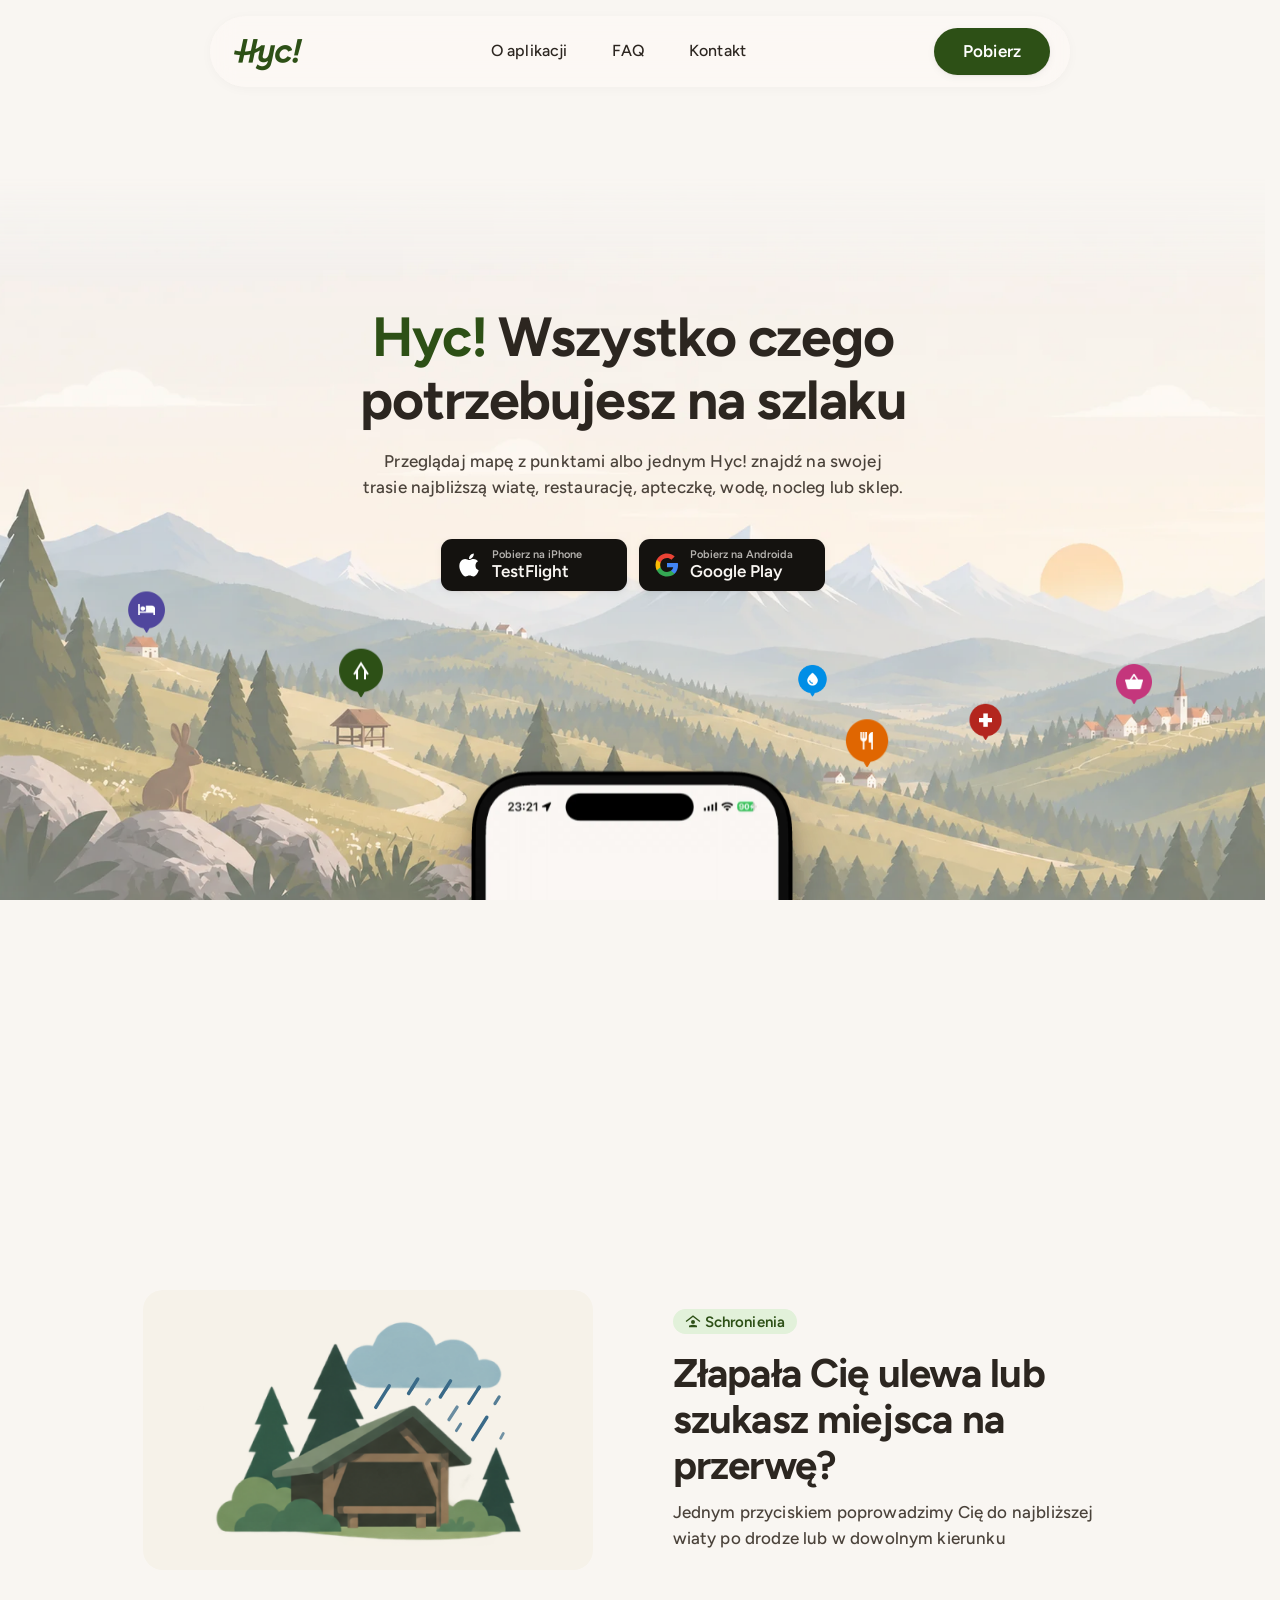
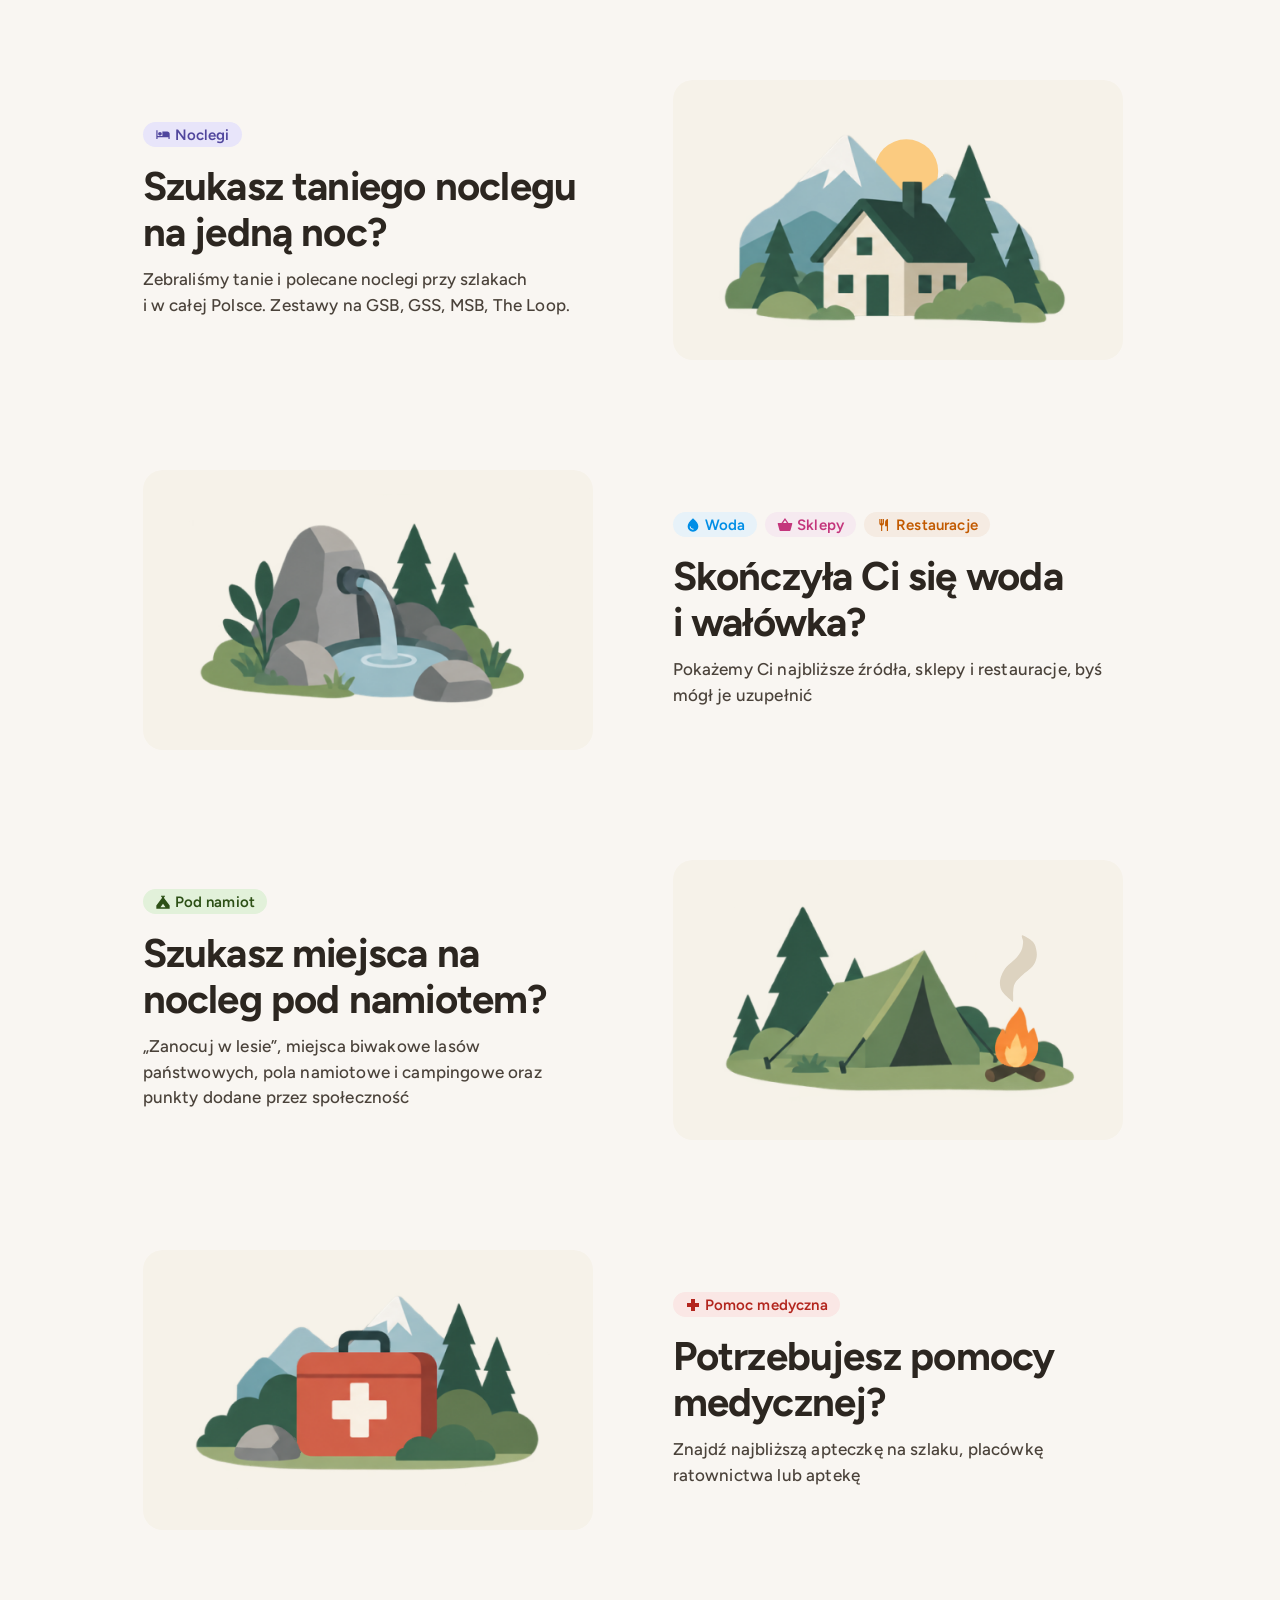
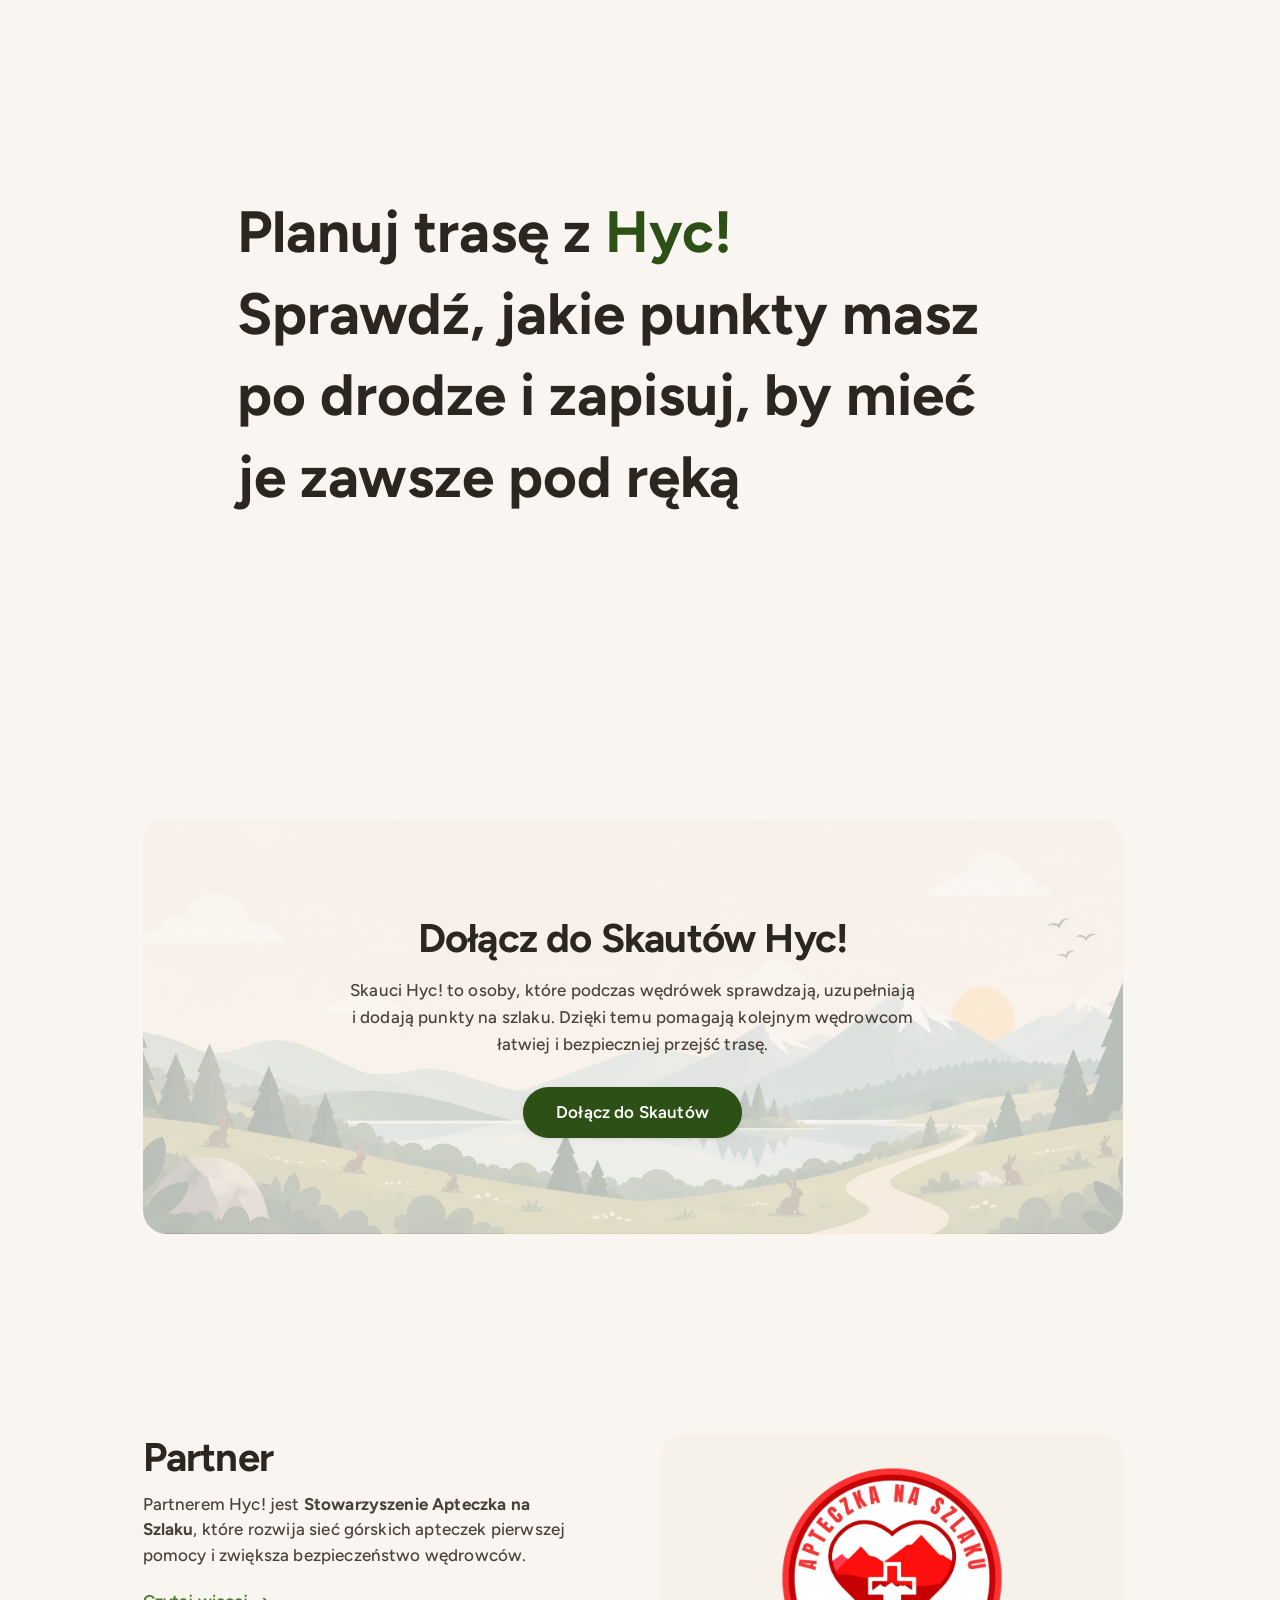
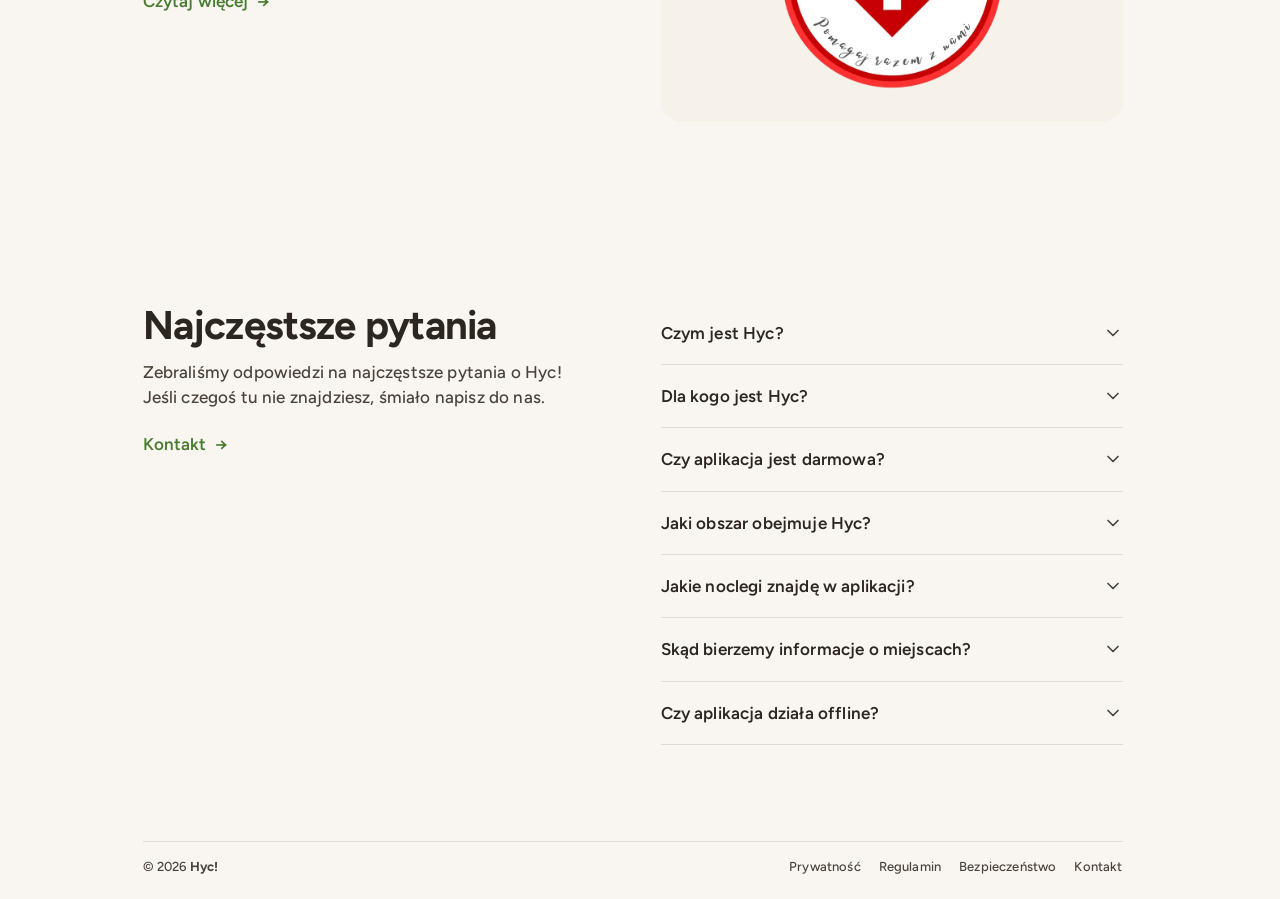
==== commit 468cbb77: "Deploy landing 2026-10-30 15:35" ====
--- a/index.html
+++ b/index.html
@@ -3,8 +3,10 @@
 <head>
   <meta charset="utf-8">
   <meta name="viewport" content="width=device-width, initial-scale=1">
-  <title>Hyc! — jeden przycisk do najbliższego schronienia</title>
-  <meta name="description" content="Hyc! to prosta aplikacja turystyczna: jeden przycisk, GPS i nawigacja po szlaku do najbliższego schronienia. Dołącz do otwartej bety na iOS i Androida.">
+  <meta name="tdm-reservation" content="1">
+  <title>Hyc! Wszystko czego potrzebujesz na szlaku</title>
+  <link rel="canonical" href="https://gethyc.com/">
+  <meta name="description" content="Hyc! to aplikacja na szlak. Jednym przyciskiem znajdziesz najbliższą wiatę, wodę, nocleg, sklep, restaurację albo apteczkę. Dołącz do testów na iOS i Androidzie.">
   <meta name="theme-color" content="#F0EBE0">
   <link rel="icon" href="favicon.svg" type="image/svg+xml">
   <!-- apple-touch-icon MUSI byc PNG — iOS nie czyta SVG i przy braku rastra
@@ -15,129 +17,416 @@
   <meta property="og:type" content="website">
   <meta property="og:url" content="https://gethyc.com/">
   <meta property="og:site_name" content="Hyc!">
-  <meta property="og:title" content="Hyc! — jeden przycisk do najbliższego schronienia">
-  <meta property="og:description" content="Prosta appka turystyczna: przycisk, GPS, nawigacja po szlaku. Dołącz do otwartej bety.">
-  <meta property="og:image" content="https://gethyc.com/assets/og-image.jpg?v=20260811">
+  <meta property="og:title" content="Hyc! Wszystko czego potrzebujesz na szlaku">
+  <meta property="og:description" content="Najbliższa wiata, woda, nocleg, sklep, restauracja i apteczka na Twojej trasie. Dołącz do testów Hyc! na iOS i Androidzie.">
+  <meta property="og:image" content="https://gethyc.com/assets/og-image.jpg?v=20261029">
   <meta property="og:image:width" content="1200">
   <meta property="og:image:height" content="630">
   <meta property="og:locale" content="pl_PL">
   <meta name="twitter:card" content="summary_large_image">
-  <meta name="twitter:title" content="Hyc! — jeden przycisk do najbliższego schronienia">
-  <meta name="twitter:description" content="Prosta appka turystyczna: przycisk, GPS, nawigacja po szlaku. Dołącz do otwartej bety.">
-  <meta name="twitter:image" content="https://gethyc.com/assets/og-image.jpg?v=20260811">
+  <meta name="twitter:title" content="Hyc! Wszystko czego potrzebujesz na szlaku">
+  <meta name="twitter:description" content="Najbliższa wiata, woda, nocleg, sklep, restauracja i apteczka na Twojej trasie. Dołącz do testów Hyc! na iOS i Androidzie.">
+  <meta name="twitter:image" content="https://gethyc.com/assets/og-image.jpg?v=20261029">
 
   <link rel="preload" href="assets/fonts/Figtree-Variable.woff2" as="font" type="font/woff2" crossorigin>
-  <!-- ⚠ ?v= NA CSS I JS JEST OBOWIĄZKOWE — podbij przy każdym wydaniu.
-       Strona stoi na GitHub Pages, a GH Pages IGNORUJE plik `_headers`
-       (to format Netlify/Cloudflare Pages) i serwuje wszystko z
-       `Cache-Control: max-age=600`. Bez wersji w URL-u przeglądarka po
-       deployu potrafi skleić NOWY index.html ze STARYM styles.css i pokazać
-       układ, którego nikt nigdy nie zbudował. Wersja w URL-u wymusza świeże
-       pobranie, bo to inny zasób. -->
-  <link rel="stylesheet" href="styles.css?v=20260812">
+  <link rel="preload" as="image" type="image/webp"
+        imagesrcset="assets/hero/hero-bg-1200.webp?v=8 1200w, assets/hero/hero-bg-1800.webp?v=8 1800w, assets/hero/hero-bg-2560.webp?v=8 2560w, assets/hero/hero-bg-3840.webp?v=8 3840w"
+        imagesizes="((max-width: 899px) or (max-aspect-ratio: 13/10)) 170vw, 100vw">
+  <!-- ?v= na CSS i JS jest obowiązkowe — podbij przy każdym wydaniu. Strona
+       stoi na GitHub Pages, które ignorują plik `_headers` (format Netlify/
+       Cloudflare Pages) i serwują wszystko z Cache-Control: max-age=600. Bez
+       wersji w URL-u przeglądarka po deployu potrafi skleić nowy index.html
+       ze starym styles.css. Wersja w URL-u wymusza świeże pobranie, bo to
+       inny zasób. -->
+  <link rel="stylesheet" href="styles.css?v=2026103012">
 </head>
-<body>
+<body class="page-home">
+  <!-- Górny pasek: strona ma sekcje pod hero (O aplikacji, FAQ, Kontakt)
+       i potrzebuje stałej nawigacji do nich. Logo stoi tu, nie w hero. -->
+  <header class="topbar hero-intro">
+    <div class="topbar-inner">
+      <a href="#top" class="topbar-logo" aria-label="Hyc! - strona główna">
+        <img src="assets/logo-69.png?v=2" srcset="assets/logo-69.png?v=2 1x, assets/logo-138.png?v=2 2x, assets/logo-207.png?v=2 3x" alt="Hyc!" width="69" height="32">
+      </a>
+
+      <nav class="topbar-nav" aria-label="Główna nawigacja">
+        <a href="o-aplikacji.html">O aplikacji</a>
+        <a href="#faq">FAQ</a>
+        <a href="kontakt.html">Kontakt</a>
+      </nav>
+
+      <!-- Hamburger — bez niego linki na <768px nie miały żadnego sposobu
+           otwarcia (display:none bez przełącznika). Trzecie dziecko obok
+           logo/CTA na mobile (nav chowa się, patrz styles.css). -->
+      <button type="button" class="topbar-burger" aria-expanded="false" aria-controls="mobile-nav" aria-label="Otwórz menu">
+        <svg class="icon-menu" viewBox="0 0 24 24" width="24" height="24" aria-hidden="true"><path fill="currentColor" d="M2.797 18.293V16.018H21.203V18.293ZM2.797 13.138V10.862H21.203V13.138ZM2.797 7.982V5.707H21.203V7.982Z"/></svg>
+        <svg class="icon-close" viewBox="0 0 24 24" width="24" height="24" aria-hidden="true"><path fill="currentColor" d="M6.4 19.191L4.809 17.6L10.409 12.0L4.809 6.4L6.4 4.809L12.0 10.409L17.6 4.809L19.191 6.4L13.591 12.0L19.191 17.6L17.6 19.191L12.0 13.591Z"/></svg>
+      </button>
+
+      <!-- Link na osobną stronę, nie modal TestFlight jak baton na hero — tu
+           dopiero trafią docelowe linki do sklepów, gdy apka będzie tam
+           publicznie dostępna. -->
+      <a class="store-btn store-btn--primary store-btn--nav" href="pobierz.html" data-goatcounter-click="index-menu-pobierz">Pobierz</a>
+    </div>
+    <div class="nav-backdrop" aria-hidden="true"></div>
+    <nav class="topbar-nav-mobile" id="mobile-nav" aria-label="Główna nawigacja (mobile)" hidden>
+      <a href="o-aplikacji.html"><span>O aplikacji</span><svg class="nav-arrow" viewBox="0 0 24 24" width="20" height="20" fill="none" stroke="currentColor" stroke-width="2" stroke-linecap="round" stroke-linejoin="round" aria-hidden="true"><path d="M5 12h14"/><path d="m12 5 7 7-7 7"/></svg></a>
+      <a href="#faq"><span>FAQ</span><svg class="nav-arrow" viewBox="0 0 24 24" width="20" height="20" fill="none" stroke="currentColor" stroke-width="2" stroke-linecap="round" stroke-linejoin="round" aria-hidden="true"><path d="M5 12h14"/><path d="m12 5 7 7-7 7"/></svg></a>
+      <a href="kontakt.html"><span>Kontakt</span><svg class="nav-arrow" viewBox="0 0 24 24" width="20" height="20" fill="none" stroke="currentColor" stroke-width="2" stroke-linecap="round" stroke-linejoin="round" aria-hidden="true"><path d="M5 12h14"/><path d="m12 5 7 7-7 7"/></svg></a>
+      <a href="pobierz.html" data-goatcounter-click="index-menu-pobierz"><span>Pobierz</span><svg class="nav-arrow" viewBox="0 0 24 24" width="20" height="20" fill="none" stroke="currentColor" stroke-width="2" stroke-linecap="round" stroke-linejoin="round" aria-hidden="true"><path d="M5 12h14"/><path d="m12 5 7 7-7 7"/></svg></a>
+    </nav>
+  </header>
+
   <div class="wrap">
 
     <main>
-      <section class="hero">
-        <div class="hero-copy">
-          <!-- Wordmark jako PNG (podmiana 0806 na plik dostarczony przez usera,
-               zostaje świadomie: user porównał go z dawnym inline <svg> i wybrał
-               ten rysunek).
-               ⚠ Plik ma 315x144 px, a renderuje się na 29,6 px wysokości —
-               atrybuty width/height zostają przy 105x48, bo opisują ROZMIAR
-               UKŁADU (rezerwacja miejsca, brak CLS), nie rozdzielczość pliku.
-               Do 0810 leżał tu raster 105x48, czyli 1x: na retinie (DPR 2-3)
-               brakowało mu pikseli i wordmark był miękki.
-               Źródło wektorowe: assets/logo-source.svg — stamtąd renderuje się
-               ten raster (kadr przycięty do bounding boxa glifu, żeby proporcje
-               zgadzały się z poprzednim plikiem: 2,1875 vs 2,1878). -->
-          <img class="hero-logo" src="assets/logo.png?v=2" alt="Hyc!" width="105" height="48">
-          <span class="badge">Wersja testowa</span>
-          <h1>Jeden przycisk →<br><span class="accent">najbliższe schronienie</span></h1>
-          <p class="lead">Łączymy dane z&nbsp;wielu źródeł, tworząc <strong>największą bazę schronień w&nbsp;Polsce</strong> — ponad 27 tysięcy punktów</p>
-          <p class="hero-tags">Wiaty · Chatki · Bacówki · Schroniska · Bazy namiotowe · Miejsca biwakowe · Noclegi · Sklepy · Gastronomia · i&nbsp;inne</p>
-
-          <div class="stores" id="stores">
-            <!-- iOS wymaga apki TestFlight, której większość testerów jeszcze
-                 nie ma — instalacja to więc DWA kliknięcia w ten sam przycisk
-                 (TestFlight, potem po powrocie z App Store, Hyc!). Baton
-                 wygląda jak zwykły „pobierz", modal niżej ustawia oczekiwania
-                 PRZED pierwszym kliknięciem — Apple samo tego nie tłumaczy. -->
-            <button class="store-btn store-btn--dark store-btn--compact" id="btn-ios-open" type="button">
-              <img src="assets/apple.svg" alt="">
-              <span class="label"><small>Pobierz na iPhone</small><strong>TestFlight</strong></span>
-            </button>
-
-            <!-- Android idzie przez zamknięty test Play (grupa Google jako lista
-                 testerów), więc instalacja ma dwa etapy: grupa → opt-in Play.
-                 Tej złożoności NIE pokazujemy na ekranie głównym — baton wygląda
-                 jak zwykły „pobierz", a cały proces prowadzi modal niżej. -->
-            <button class="store-btn store-btn--dark store-btn--compact" id="btn-android-open" type="button">
-              <img src="assets/google.svg" alt="">
-              <span class="label"><small>Pobierz na Androida</small><strong>Google Play</strong></span>
-            </button>
-          </div>
-        </div>
-
-        <div class="hero-art">
-          <!-- Render z Rotato: obracający się telefon Z WŁASNĄ obudową wypaloną
-               w kadrze, więc NIE opakowujemy go w ramkę rysowaną CSS-em (byłby
-               telefon w telefonie). Kadr jest KWADRATOWY (1:1) i ma oddech
-               dookoła telefonu wbudowany w materiał — skalujemy całość, nigdy
-               nie kadrujemy i nie dokładamy marginesu w CSS.
-               0806: placeholder zastąpiony DOCELOWYM nagraniem z aplikacji
-               (splash, mapa z trasą, szczegóły punktu, komentarze).
-               Kolejna podmiana = wymiana assets/demo.mp4 + postera i podbicie
-               ?v=, bez zmian tutaj — o ile nowy render zachowa kadr 1:1
-               i proporcje obudowy w klatce (0,66 wysokości / 0,31 szerokości;
-               z tego wynika `aspect-ratio` boxa w styles.css). -->
-          <!-- ⚠ BRAK `autoplay` jest CELOWY: start odpala main.js po 1 sekundzie,
-               żeby pierwsza klatka chwilę postała (prośba usera 0806). Nie
-               dopisuj tu `autoplay` — nagranie ruszyłoby natychmiast i pauza
-               przestałaby istnieć. `preload="metadata"` zamiast `none`, żeby
-               po tej sekundzie materiał ruszył bez doczytywania. -->
-          <video
-            class="hero-video"
-            poster="assets/demo-poster.jpg?v=4"
-            muted loop playsinline
-            preload="metadata"
-            aria-label="Nagranie z aplikacji: nawigacja do najbliższego schronienia">
-            <!-- ⚠ ?v= podbijasz przy każdej podmianie pliku. `_headers` daje
-                 /assets/* `max-age=604800`, ale UWAGA: ten plik działa tylko na
-                 Netlify/Cloudflare Pages — GitHub Pages, na którym stoi
-                 gethyc.com, IGNORUJE go i serwuje wszystko z max-age=600.
-                 Wersja w URL-u jest więc jedynym mechanizmem, który działa
-                 niezależnie od hostingu. -->
-            <source src="assets/demo.mp4?v=4" type="video/mp4">
-          </video>
-        </div>
-      </section>
-
-      <section class="about" aria-label="Co robi aplikacja">
-        <div class="feat">
-          <div class="feat-icon"><img class="icon-comment" src="assets/icon-comment.svg" alt=""></div>
-          <!-- Bez wymuszonego <br> (0806, user: „te teksty zróbmy w jednej
-               linii") — łamanie zostaje po stronie CSS, patrz .feat h3. -->
-          <h3><span class="feat-accent">Komentuj, weryfikuj</span><br>i&nbsp;dodawaj nowe punkty</h3>
-          <p>Aktualne informacje o&nbsp;punktach, których często nie znajdziesz na zwykłych mapach</p>
-        </div>
-        <div class="feat">
-          <div class="feat-icon"><img class="icon-bookmark" src="assets/icon-bookmark.svg" alt=""></div>
-          <h3>Zapisuj i&nbsp;twórz <span class="feat-accent">własną<br>kolekcję</span> punktów</h3>
-          <p>Zbieraj górskie miejsca-perełki, które chciałbyś odwiedzić ponownie</p>
-        </div>
-        <div class="feat">
-          <div class="feat-icon"><img class="icon-phone" src="assets/icon-phone.svg" alt=""></div>
-          <h3><span class="feat-accent">Telefon</span> do noclegu zawsze<br>pod ręką</h3>
-          <p>By ułatwić rezerwację, zbieramy numery telefonów do schronisk i&nbsp;innych miejsc noclegowych</p>
+      <!-- Hero: scena przypięta (sticky) na czas pierwszego scrolla. Pierwszy
+           ruch w dół dokłada .is-pinned (main.js), a cała animacja (tekst i
+           piny odjeżdżają, tło blednie, telefon wjeżdża i rośnie) to przejście
+           czasowe w CSS.
+           Bez JS albo przy „ogranicz ruch" zostaje statyczny układ: tło z
+           tekstem, telefon pod spodem.
+           Tło, piny i tekst to jedna kompozycja 16:9 skalowana jak `cover`
+           (patrz .hero-scene w styles.css), żeby piny zawsze stały nad swoimi
+           domkami niezależnie od proporcji okna. -->
+      <section class="hero hero-intro" id="top" aria-label="Hyc!">
+        <div class="hero-stage">
+          <div class="hero-bg" aria-hidden="true">
+            <div class="hero-scene">
+              <img class="hero-img"
+                   src="assets/hero/hero-bg-1800.webp?v=8"
+                   srcset="assets/hero/hero-bg-1200.webp?v=8 1200w, assets/hero/hero-bg-1800.webp?v=8 1800w, assets/hero/hero-bg-2560.webp?v=8 2560w, assets/hero/hero-bg-3840.webp?v=8 3840w"
+                   sizes="((max-width: 899px) or (max-aspect-ratio: 13/10)) 170vw, 100vw"
+                   width="3840" height="2160" alt="" fetchpriority="high">
+              <!-- Pozycje i szerokości pinów w % kadru 1670x942 z makiety Figmy
+                   (x/1670, y/942, w/1670); --i to kolejność wejścia od lewej. -->
+              <div class="hero-pins">
+                <span class="pin" style="--x:10.12%;--y:55.52%;--w:3.71%;--i:0"><img src="assets/hero/pin-nocleg.webp?v=3" alt="" width="176" height="212"></span>
+                <span class="pin" style="--x:26.59%;--y:63.16%;--w:4.37%;--i:1"><img src="assets/hero/pin-wiata.webp?v=3" alt="" width="176" height="212"></span>
+                <span class="pin pin--woda" style="--x:62.81%;--y:66.99%;--w:2.4%;--i:2"><img src="assets/hero/pin-woda.webp?v=3" alt="" width="176" height="212"></span>
+                <span class="pin" style="--x:66.17%;--y:73.04%;--w:4.25%;--i:3"><img src="assets/hero/pin-jedzenie.webp?v=3" alt="" width="176" height="212"></span>
+                <span class="pin" style="--x:75.93%;--y:71.34%;--w:3.23%;--i:4"><img src="assets/hero/pin-apteczka.webp?v=3" alt="" width="176" height="212"></span>
+                <span class="pin" style="--x:87.37%;--y:65.71%;--w:3.59%;--i:5"><img src="assets/hero/pin-sklep.webp?v=3" alt="" width="176" height="212"></span>
+              </div>
+            </div>
+          </div>
+
+          <div class="hero-copy">
+            <h1><span class="accent">Hyc!</span> Wszystko czego <br class="hero-br">potrzebujesz na&nbsp;szlaku</h1>
+            <p class="hero-tags">Przeglądaj mapę z punktami albo jednym Hyc! znajdź na swojej trasie najbliższą wiatę, restaurację, apteczkę, wodę, nocleg lub sklep.</p>
+
+            <div class="stores" id="stores">
+              <!-- iOS wymaga apki TestFlight, której większość testerów jeszcze
+                   nie ma — instalacja to więc DWA kliknięcia w ten sam przycisk
+                   (TestFlight, potem po powrocie z App Store, Hyc!). Baton
+                   wygląda jak zwykły „pobierz", modal niżej ustawia oczekiwania
+                   PRZED pierwszym kliknięciem — Apple samo tego nie tłumaczy. -->
+              <button class="store-btn store-btn--dark store-btn--compact" id="btn-ios-open" type="button" data-goatcounter-click="index-ios-otworz">
+                <img src="assets/apple.svg" alt="">
+                <span class="label"><small>Pobierz na iPhone</small><strong>TestFlight</strong></span>
+              </button>
+
+              <!-- Android idzie przez zamknięty test Play (grupa Google jako lista
+                   testerów), więc instalacja ma dwa etapy: grupa → opt-in Play.
+                   Tej złożoności NIE pokazujemy na ekranie głównym — baton wygląda
+                   jak zwykły „pobierz", a cały proces prowadzi modal niżej. -->
+              <button class="store-btn store-btn--dark store-btn--compact" id="btn-android-open" type="button" data-goatcounter-click="index-android-otworz">
+                <img src="assets/google.svg" alt="">
+                <span class="label"><small>Pobierz na Androida</small><strong>Google Play</strong></span>
+              </button>
+            </div>
+          </div>
+
+          <!-- Telefon: render z Rotato (ramka + ekran) jako wideo z przezroczystym
+               tłem. Safari/iOS bierze HEVC z alfą (.mov), reszta przeglądarek
+               WebM VP9 z alfą; typ „video/quicktime" omija Chrome, który HEVC
+               odtworzyłby bez przezroczystości. main.js odpala wideo, gdy
+               telefon jest cały widoczny (przy scrollu: postęp >= 0.98) i
+               pauzuje, gdy znika z ekranu. Brak `autoplay` jest celowy, start
+               należy do main.js. -->
+          <div class="hero-phone" role="img" aria-label="Ekran aplikacji Hyc!: trasa do najbliższej bacówki">
+            <video class="phone-video" poster="assets/hero/phone-poster.webp?v=4" muted playsinline preload="metadata">
+              <source src="assets/hero/phone.mov?v=3" type='video/quicktime; codecs="hvc1"'>
+              <source src="assets/hero/phone.webm?v=3" type="video/webm">
+            </video>
+          </div>
+
+          <!-- QR do sklepów: osobny element obok telefonu, bo .hero-phone ma
+               role="img" i ukrywa dzieci przed czytnikami ekranu. Kod prowadzi
+               na stały adres pobierz.html?qr=1, nie do sklepu, więc po
+               publikacji wystarczy edycja config.js. Ukryty, dopóki w
+               config.js nie ma appStore ani playStore, a obrazek dostaje src
+               dopiero na desktopie z myszą, żeby telefon go nie pobierał (main.js).
+               Plik generuje scripts/landing/make_qr.py. -->
+          <div class="qr-card hero-qr" hidden>
+            <p>Zeskanuj i pobierz</p>
+            <img data-src="assets/qr-pobierz.svg" alt="Kod QR prowadzący do pobrania aplikacji Hyc!" width="180" height="180">
+          </div>
+        </div>
+      </section>
+
+      <!-- Grafika w karcie + nagłówek/bullety obok, kolory/fonty własne. -->
+      <section class="feature-list" id="about" aria-labelledby="about-title">
+        <h2 class="visually-hidden" id="about-title">O aplikacji</h2>
+        <!-- 6 bulletów, każdy z własną grafiką (assets/feature/feature-1..6.png,
+             kolejność 1:1 z
+             kolejnością bulletów góra-dół) i własnym tekstem (pytanie +
+             odpowiedź). Grafika to SVG: PNG jako podstawa plus warstwy ruchu
+             (.art-*, styles.css). Kadr spoczynkowy = obrazek bez ruchu. -->
+        <div class="feature-row">
+          <svg class="feature-media feature-art" viewBox="0 0 440 280" width="440" height="280" aria-hidden="true" focusable="false">
+            <clipPath id="art-pod-chmura"><rect y="62" width="440" height="218"/></clipPath>
+            <g clip-path="url(#art-pod-chmura)" fill="none" stroke="#3a6a88" stroke-linecap="round">
+              <path class="art-kropla" stroke-width="4.2" d="M280 78.4L269 96"/>
+              <path class="art-kropla" stroke-width="4.2" d="M319.6 80.7L307.3 100.2"/>
+              <path class="art-kropla" stroke-width="4.2" d="M245.6 86.7L229.4 112.7"/>
+              <path class="art-kropla" stroke-width="4.0" d="M354.3 88.2L341.7 107.8"/>
+              <path class="art-kropla" stroke-width="3.8" stroke-opacity="0.85" d="M378.3 100.1L373.2 108.1"/>
+              <path class="art-kropla" stroke-width="3.8" stroke-opacity="0.7" d="M294.3 103.5L290.7 108.5"/>
+              <path class="art-kropla" stroke-width="4.0" stroke-opacity="0.75" d="M327.5 112.3L317.7 127.5"/>
+              <path class="art-kropla" stroke-width="4.2" d="M363.4 124.6L346.4 151.6"/>
+              <path class="art-kropla" stroke-width="3.4" stroke-opacity="0.8" d="M331.8 132.8L326.6 140.8"/>
+              <path class="art-kropla" stroke-width="3.4" stroke-opacity="0.7" d="M383.3 144.1L380.1 150.1"/>
+              <g class="art-ulewa" stroke-width="4.0">
+                <path d="M300 38l-12 19"/>
+                <path d="M352 38l-12 19"/>
+                <path d="M258 38l-12 19"/>
+                <path d="M330 38l-12 19"/>
+                <path d="M276 38l-12 19"/>
+                <path d="M378 38l-12 19"/>
+                <path d="M250 38l-12 19"/>
+                <path d="M312 38l-12 19"/>
+                <path d="M366 38l-12 19"/>
+                <path d="M288 38l-12 19"/>
+                <path d="M342 38l-12 19"/>
+                <path d="M236 38l-12 19"/>
+              </g>
+            </g>
+            <image class="art-chmura" href="assets/feature/feature-1-chmura.png" x="190" y="6" width="193" height="93"/>
+            <path class="art-czubki" fill="none" stroke="#3a6a88" stroke-width="4.2" stroke-linecap="round" d="M280 78.4L272.6 90.2M319.6 80.7L313.6 90.2M245.6 86.7L243.6 90M354.3 88.2L353 90.2"/>
+            <image href="assets/feature/feature-1-tlo.png" width="440" height="280"/>
+          </svg>
+          <div class="feature-copy">
+            <div class="feature-tags">
+              <span class="feature-tag feature-tag--schronienia"><svg viewBox="0 0 24 24" aria-hidden="true"><path d="M23 10.4004L21.7998 12L12 4.52539L2.2002 12L1 10.4004L12 2L23 10.4004Z"/><circle cx="12" cy="12" r="3"/><path d="M18 20H6V17.5C6 17.5 8.5 16 12 16C15.5 16 18 17.5 18 17.5V20Z"/></svg><span class="feature-tag-label">Schronienia</span></span>
+            </div>
+            <h3>Złapała Cię ulewa lub szukasz miejsca na przerwę?</h3>
+            <p>Jednym przyciskiem poprowadzimy Cię do najbliższej wiaty po drodze lub w dowolnym kierunku</p>
+          </div>
+        </div>
+
+        <div class="feature-row feature-row--reverse">
+          <svg class="feature-media feature-art" viewBox="0 0 440 280" width="440" height="280" aria-hidden="true" focusable="false">
+            <g class="art-slonce">
+              <circle cx="230" cy="81" r="38.5" fill="#fbcb80"/>
+              <circle class="art-slonce-zar" cx="230" cy="81" r="38.5" fill="#ef7f3a" opacity="0"/>
+            </g>
+            <image href="assets/feature/feature-2-tlo.png" width="440" height="280"/>
+          </svg>
+          <div class="feature-copy">
+            <div class="feature-tags">
+              <span class="feature-tag feature-tag--noclegi"><svg viewBox="0 0 24 24" aria-hidden="true"><path fill-rule="evenodd" clip-rule="evenodd" d="M2 18V5H3.81818V13.6667H11.0909V6.73333H18.3636C19.3636 6.73333 20.2197 7.07278 20.9318 7.75167C21.6439 8.43056 22 9.24667 22 10.2V18H20.1818V15.4H3.81818V18H2ZM5.52273 12.0417C4.99242 11.5361 4.72727 10.9222 4.72727 10.2C4.72727 9.47778 4.99242 8.86389 5.52273 8.35833C6.05303 7.85278 6.69697 7.6 7.45455 7.6C8.21212 7.6 8.85606 7.85278 9.38636 8.35833C9.91667 8.86389 10.1818 9.47778 10.1818 10.2C10.1818 10.9222 9.91667 11.5361 9.38636 12.0417C8.85606 12.5472 8.21212 12.8 7.45455 12.8C6.69697 12.8 6.05303 12.5472 5.52273 12.0417Z"/></svg><span class="feature-tag-label">Noclegi</span></span>
+            </div>
+            <h3>Szukasz taniego noclegu na&nbsp;jedną noc?</h3>
+            <p>Zebraliśmy tanie i&nbsp;polecane noclegi przy szlakach i&nbsp;w&nbsp;całej Polsce. Zestawy na GSB, GSS, MSB, The Loop.</p>
+          </div>
+        </div>
+
+        <div class="feature-row">
+          <svg class="feature-media feature-art" viewBox="0 0 440 280" width="440" height="280" aria-hidden="true" focusable="false">
+            <image href="assets/feature/feature-3.png" width="440" height="280"/>
+            <ellipse class="art-krag" cx="245" cy="200" rx="32" ry="8" fill="none" stroke="#f1f7f9" stroke-width="3" opacity="0"/>
+            <ellipse class="art-krag art-krag--2" cx="245" cy="200" rx="32" ry="8" fill="none" stroke="#f1f7f9" stroke-width="3" opacity="0"/>
+            <rect class="art-struga" x="240" y="122" width="5" height="24" rx="2.5" fill="#eef6f8" opacity="0"/>
+            <rect class="art-struga art-struga--2" x="246" y="130" width="4" height="20" rx="2" fill="#eef6f8" opacity="0"/>
+            <rect class="art-struga art-struga--3" x="237" y="136" width="4" height="18" rx="2" fill="#eef6f8" opacity="0"/>
+            <circle class="art-bryzg" cx="240" cy="194" r="2.5" fill="#eef6f8" opacity="0"/>
+            <circle class="art-bryzg art-bryzg--2" cx="250" cy="194" r="2.5" fill="#eef6f8" opacity="0"/>
+            <circle class="art-bryzg art-bryzg--3" cx="245" cy="192" r="2" fill="#eef6f8" opacity="0"/>
+          </svg>
+          <div class="feature-copy">
+            <div class="feature-tags">
+              <span class="feature-tag feature-tag--woda"><svg viewBox="0 0 24 24" aria-hidden="true"><path fill-rule="evenodd" clip-rule="evenodd" d="M12.275 19C12.475 18.9833 12.6458 18.9042 12.7875 18.7625C12.9292 18.6208 13 18.45 13 18.25C13 18.0167 12.925 17.8292 12.775 17.6875C12.625 17.5458 12.4333 17.4833 12.2 17.5C11.5167 17.55 10.7917 17.3625 10.025 16.9375C9.25833 16.5125 8.775 15.7417 8.575 14.625C8.54167 14.4417 8.45417 14.2917 8.3125 14.175C8.17083 14.0583 8.00833 14 7.825 14C7.59167 14 7.4 14.0875 7.25 14.2625C7.1 14.4375 7.05 14.6417 7.1 14.875C7.38333 16.3917 8.05 17.475 9.1 18.125C10.15 18.775 11.2083 19.0667 12.275 19ZM6.2875 19.65C4.7625 18.0833 4 16.1333 4 13.8C4 12.1333 4.6625 10.3208 5.9875 8.3625C7.3125 6.40417 9.31667 4.28333 12 2C14.6833 4.28333 16.6875 6.40417 18.0125 8.3625C19.3375 10.3208 20 12.1333 20 13.8C20 16.1333 19.2375 18.0833 17.7125 19.65C16.1875 21.2167 14.2833 22 12 22C9.71667 22 7.8125 21.2167 6.2875 19.65Z"/></svg><span class="feature-tag-label">Woda</span></span>
+              <span class="feature-tag feature-tag--sklepy"><svg viewBox="0 0 24 24" aria-hidden="true"><path fill-rule="evenodd" clip-rule="evenodd" d="M11.9749 2C12.1416 2 12.3005 2.04167 12.4505 2.125C12.6003 2.20831 12.7168 2.31697 12.8001 2.4502L17.2005 9H22.0003C22.3335 9.00007 22.5958 9.1338 22.7874 9.40039C22.979 9.667 23.0338 9.9588 22.9505 10.2754L20.3997 19.5254C20.2664 19.9585 20.025 20.313 19.6751 20.5879C19.3251 20.8628 18.9249 21 18.4749 21H5.52472C5.07505 20.9999 4.6753 20.8626 4.3255 20.5879C3.97558 20.313 3.73327 19.9586 3.59991 19.5254L1.05011 10.2754C0.966816 9.95889 1.02079 9.66695 1.21222 9.40039C1.40388 9.13372 1.66697 9 2.0003 9H6.7503L11.1497 2.4502C11.233 2.31686 11.3503 2.20833 11.5003 2.125C11.6502 2.04176 11.8084 2.00002 11.9749 2ZM9.17511 9H14.8001L11.9749 4.7998L9.17511 9Z"/></svg><span class="feature-tag-label">Sklepy</span></span>
+              <span class="feature-tag feature-tag--restauracje"><svg viewBox="0 0 24 24" aria-hidden="true"><path d="M7.6 21V12.765C6.86333 12.555 6.24583 12.135 5.7475 11.505C5.24917 10.875 5 10.14 5 9.3V3H6.73333V9.3H7.6V3H9.33333V9.3H10.2V3H11.9333V9.3C11.9333 10.14 11.6842 10.875 11.1858 11.505C10.6875 12.135 10.07 12.555 9.33333 12.765V21H7.6ZM16.2667 21V13.8H13.6667V7.5C13.6667 6.255 14.0892 5.19375 14.9342 4.31625C15.7792 3.43875 16.8011 3 18 3V21H16.2667Z"/></svg><span class="feature-tag-label">Restauracje</span></span>
+            </div>
+            <h3>Skończyła Ci się woda i&nbsp;wałówka?</h3>
+            <p>Pokażemy Ci najbliższe źródła, sklepy i&nbsp;restauracje, byś mógł je uzupełnić</p>
+          </div>
+        </div>
+
+        <div class="feature-row feature-row--reverse">
+          <svg class="feature-media feature-art" viewBox="0 0 440 280" width="440" height="280" aria-hidden="true" focusable="false">
+            <image href="assets/feature/feature-4-tlo.png" width="440" height="280"/>
+            <path class="art-dym" d="M370.0 62.0C368.0 62.0 371.2 67.0 371.0 70.0C370.8 73.0 370.5 76.7 369.0 80.0C367.5 83.3 365.0 86.7 362.0 90.0C359.0 93.3 353.8 96.7 351.0 100.0C348.2 103.3 346.3 106.7 345.0 110.0C343.7 113.3 342.8 116.7 343.0 120.0C343.2 123.3 343.8 126.7 346.0 130.0C348.2 133.3 354.0 138.0 356.0 140.0C358.0 142.0 357.5 142.0 358.0 142.0C358.5 142.0 358.8 142.0 359.0 140.0C359.2 138.0 358.7 133.3 359.0 130.0C359.3 126.7 359.2 123.3 361.0 120.0C362.8 116.7 366.5 113.3 370.0 110.0C373.5 106.7 379.2 103.3 382.0 100.0C384.8 96.7 386.2 93.3 387.0 90.0C387.8 86.7 387.7 83.3 387.0 80.0C386.3 76.7 385.8 73.0 383.0 70.0C380.2 67.0 372.0 62.0 370.0 62.0Z" fill="#ddd3c0">
+              <animate attributeName="d" begin="indefinite" dur="4.8s" values="M370.0 62.0C368.0 62.0 371.2 67.0 371.0 70.0C370.8 73.0 370.5 76.7 369.0 80.0C367.5 83.3 365.0 86.7 362.0 90.0C359.0 93.3 353.8 96.7 351.0 100.0C348.2 103.3 346.3 106.7 345.0 110.0C343.7 113.3 342.8 116.7 343.0 120.0C343.2 123.3 343.8 126.7 346.0 130.0C348.2 133.3 354.0 138.0 356.0 140.0C358.0 142.0 357.5 142.0 358.0 142.0C358.5 142.0 358.8 142.0 359.0 140.0C359.2 138.0 358.7 133.3 359.0 130.0C359.3 126.7 359.2 123.3 361.0 120.0C362.8 116.7 366.5 113.3 370.0 110.0C373.5 106.7 379.2 103.3 382.0 100.0C384.8 96.7 386.2 93.3 387.0 90.0C387.8 86.7 387.7 83.3 387.0 80.0C386.3 76.7 385.8 73.0 383.0 70.0C380.2 67.0 372.0 62.0 370.0 62.0Z;M372.2 62.0C370.2 62.0 374.0 67.0 373.6 70.0C373.2 73.0 372.1 76.7 369.9 80.0C367.8 83.3 364.3 86.7 360.9 90.0C357.4 93.3 352.1 96.7 349.3 100.0C346.5 103.3 345.3 106.7 344.3 110.0C343.3 113.3 343.1 116.7 343.5 120.0C343.9 123.3 344.5 126.7 346.6 130.0C348.7 133.3 354.2 138.0 356.1 140.0C358.0 142.0 357.5 142.0 358.0 142.0C358.5 142.0 358.8 142.0 359.1 140.0C359.4 138.0 359.2 133.3 359.6 130.0C360.0 126.7 359.9 123.3 361.5 120.0C363.1 116.7 366.2 113.3 369.3 110.0C372.5 106.7 377.5 103.3 380.3 100.0C383.1 96.7 384.6 93.3 385.9 90.0C387.1 86.7 388.0 83.3 387.9 80.0C387.9 76.7 388.2 73.0 385.6 70.0C383.0 67.0 374.2 62.0 372.2 62.0Z;M374.1 62.0C372.1 62.0 374.1 67.0 373.0 70.0C371.9 73.0 369.7 76.7 367.4 80.0C365.1 83.3 362.0 86.7 359.0 90.0C356.0 93.3 351.7 96.7 349.5 100.0C347.3 103.3 346.6 106.7 345.7 110.0C344.9 113.3 344.3 116.7 344.5 120.0C344.6 123.3 344.7 126.7 346.6 130.0C348.5 133.3 354.0 138.0 355.9 140.0C357.8 142.0 357.5 142.0 358.0 142.0C358.5 142.0 358.7 142.0 358.9 140.0C359.2 138.0 359.0 133.3 359.6 130.0C360.2 126.7 360.6 123.3 362.5 120.0C364.3 116.7 367.7 113.3 370.7 110.0C373.8 106.7 378.3 103.3 380.5 100.0C382.7 96.7 383.2 93.3 384.0 90.0C384.8 86.7 385.2 83.3 385.4 80.0C385.6 76.7 386.9 73.0 385.0 70.0C383.1 67.0 376.1 62.0 374.1 62.0Z;M372.3 62.0C370.3 62.0 370.5 67.0 369.3 70.0C368.0 73.0 366.4 76.7 364.8 80.0C363.1 83.3 361.6 86.7 359.4 90.0C357.3 93.3 353.8 96.7 351.8 100.0C349.8 103.3 348.7 106.7 347.4 110.0C346.2 113.3 344.7 116.7 344.4 120.0C344.1 123.3 343.9 126.7 345.8 130.0C347.7 133.3 353.7 138.0 355.7 140.0C357.8 142.0 357.5 142.0 358.0 142.0C358.5 142.0 358.6 142.0 358.7 140.0C358.9 138.0 358.2 133.3 358.8 130.0C359.4 126.7 360.1 123.3 362.4 120.0C364.7 116.7 369.0 113.3 372.4 110.0C375.8 106.7 380.8 103.3 382.8 100.0C384.8 96.7 384.5 93.3 384.4 90.0C384.4 86.7 383.3 83.3 382.8 80.0C382.3 76.7 383.0 73.0 381.3 70.0C379.5 67.0 374.3 62.0 372.3 62.0Z;M367.4 62.0C365.4 62.0 366.1 67.0 365.7 70.0C365.4 73.0 365.8 76.7 365.2 80.0C364.7 83.3 364.4 86.7 362.6 90.0C360.8 93.3 356.8 96.7 354.3 100.0C351.8 103.3 349.3 106.7 347.4 110.0C345.5 113.3 343.3 116.7 342.9 120.0C342.5 123.3 342.7 126.7 344.8 130.0C347.0 133.3 353.5 138.0 355.7 140.0C357.9 142.0 357.5 142.0 358.0 142.0C358.5 142.0 358.7 142.0 358.7 140.0C358.7 138.0 357.5 133.3 357.8 130.0C358.2 126.7 358.5 123.3 360.9 120.0C363.3 116.7 368.3 113.3 372.4 110.0C376.5 106.7 382.8 103.3 385.3 100.0C387.8 96.7 388.0 93.3 387.6 90.0C387.3 86.7 384.9 83.3 383.2 80.0C381.6 76.7 380.4 73.0 377.7 70.0C375.1 67.0 369.4 62.0 367.4 62.0Z;M363.6 62.0C361.6 62.0 365.0 67.0 366.0 70.0C366.9 73.0 369.1 76.7 369.2 80.0C369.2 83.3 368.5 86.7 366.0 90.0C363.6 93.3 357.9 96.7 354.5 100.0C351.0 103.3 347.5 106.7 345.2 110.0C343.0 113.3 341.2 116.7 341.1 120.0C341.0 123.3 342.2 126.7 344.7 130.0C347.1 133.3 353.7 138.0 355.9 140.0C358.2 142.0 357.5 142.0 358.0 142.0C358.5 142.0 359.0 142.0 358.9 140.0C358.9 138.0 357.6 133.3 357.7 130.0C357.7 126.7 357.0 123.3 359.1 120.0C361.2 116.7 365.8 113.3 370.2 110.0C374.6 106.7 382.0 103.3 385.5 100.0C388.9 96.7 390.7 93.3 391.0 90.0C391.3 86.7 389.3 83.3 387.2 80.0C385.0 76.7 381.9 73.0 378.0 70.0C374.0 67.0 365.6 62.0 363.6 62.0Z;M364.6 62.0C362.6 62.0 369.0 67.0 370.5 70.0C371.9 73.0 374.1 76.7 373.5 80.0C372.8 83.3 370.2 86.7 366.6 90.0C362.9 93.3 355.8 96.7 351.8 100.0C347.8 103.3 344.4 106.7 342.6 110.0C340.7 113.3 340.1 116.7 340.6 120.0C341.1 123.3 343.0 126.7 345.6 130.0C348.2 133.3 354.2 138.0 356.2 140.0C358.3 142.0 357.5 142.0 358.0 142.0C358.5 142.0 359.1 142.0 359.2 140.0C359.3 138.0 358.7 133.3 358.6 130.0C358.5 126.7 357.1 123.3 358.6 120.0C360.1 116.7 363.5 113.3 367.6 110.0C371.6 106.7 378.8 103.3 382.8 100.0C386.8 96.7 390.1 93.3 391.6 90.0C393.0 86.7 393.0 83.3 391.5 80.0C390.0 76.7 386.9 73.0 382.5 70.0C378.0 67.0 366.6 62.0 364.6 62.0Z;M370.0 62.0C368.0 62.0 374.9 67.0 375.7 70.0C376.4 73.0 376.6 76.7 374.5 80.0C372.5 83.3 367.9 86.7 363.5 90.0C359.1 93.3 351.9 96.7 348.3 100.0C344.6 103.3 342.7 106.7 341.7 110.0C340.6 113.3 341.2 116.7 342.0 120.0C342.9 123.3 344.5 126.7 346.9 130.0C349.3 133.3 354.5 138.0 356.4 140.0C358.2 142.0 357.5 142.0 358.0 142.0C358.5 142.0 359.1 142.0 359.4 140.0C359.7 138.0 359.8 133.3 359.9 130.0C360.0 126.7 358.9 123.3 360.0 120.0C361.2 116.7 363.5 113.3 366.7 110.0C369.9 106.7 375.6 103.3 379.3 100.0C382.9 96.7 386.3 93.3 388.5 90.0C390.7 86.7 392.7 83.3 392.5 80.0C392.4 76.7 391.4 73.0 387.7 70.0C383.9 67.0 372.0 62.0 370.0 62.0Z;M375.4 62.0C373.4 62.0 378.0 67.0 377.3 70.0C376.6 73.0 374.3 76.7 371.3 80.0C368.3 83.3 363.3 86.7 359.3 90.0C355.2 93.3 349.5 96.7 346.9 100.0C344.2 103.3 343.8 106.7 343.4 110.0C342.9 113.3 343.5 116.7 344.2 120.0C344.9 123.3 345.5 126.7 347.5 130.0C349.5 133.3 354.5 138.0 356.2 140.0C358.0 142.0 357.5 142.0 358.0 142.0C358.5 142.0 358.8 142.0 359.2 140.0C359.6 138.0 360.0 133.3 360.5 130.0C361.0 126.7 360.9 123.3 362.2 120.0C363.5 116.7 365.7 113.3 368.4 110.0C371.0 106.7 375.2 103.3 377.9 100.0C380.5 96.7 382.4 93.3 384.3 90.0C386.2 86.7 388.5 83.3 389.3 80.0C390.1 76.7 391.6 73.0 389.3 70.0C387.0 67.0 377.4 62.0 375.4 62.0Z;M376.4 62.0C374.4 62.0 375.7 67.0 374.1 70.0C372.4 73.0 369.3 76.7 366.5 80.0C363.7 83.3 360.3 86.7 357.4 90.0C354.4 93.3 350.5 96.7 348.7 100.0C346.8 103.3 346.7 106.7 346.2 110.0C345.6 113.3 345.2 116.7 345.3 120.0C345.4 123.3 345.2 126.7 347.0 130.0C348.7 133.3 354.1 138.0 355.9 140.0C357.7 142.0 357.5 142.0 358.0 142.0C358.5 142.0 358.6 142.0 358.9 140.0C359.2 138.0 359.2 133.3 360.0 130.0C360.7 126.7 361.4 123.3 363.3 120.0C365.2 116.7 368.4 113.3 371.2 110.0C373.9 106.7 377.8 103.3 379.7 100.0C381.5 96.7 381.5 93.3 382.4 90.0C383.2 86.7 383.9 83.3 384.5 80.0C385.2 76.7 387.4 73.0 386.1 70.0C384.7 67.0 378.4 62.0 376.4 62.0Z;M372.6 62.0C370.6 62.0 370.4 67.0 369.0 70.0C367.6 73.0 365.8 76.7 364.2 80.0C362.5 83.3 361.1 86.7 359.1 90.0C357.0 93.3 353.8 96.7 351.9 100.0C350.0 103.3 349.0 106.7 347.8 110.0C346.6 113.3 345.0 116.7 344.6 120.0C344.3 123.3 343.9 126.7 345.8 130.0C347.6 133.3 353.7 138.0 355.7 140.0C357.7 142.0 357.5 142.0 358.0 142.0C358.5 142.0 358.6 142.0 358.7 140.0C358.8 138.0 358.1 133.3 358.8 130.0C359.4 126.7 360.3 123.3 362.6 120.0C365.0 116.7 369.4 113.3 372.8 110.0C376.2 106.7 381.0 103.3 382.9 100.0C384.8 96.7 384.2 93.3 384.1 90.0C383.9 86.7 382.7 83.3 382.2 80.0C381.7 76.7 382.6 73.0 381.0 70.0C379.4 67.0 374.6 62.0 372.6 62.0Z;M367.7 62.0C365.7 62.0 366.7 67.0 366.4 70.0C366.1 73.0 366.4 76.7 365.7 80.0C365.1 83.3 364.5 86.7 362.5 90.0C360.6 93.3 356.5 96.7 353.9 100.0C351.3 103.3 348.9 106.7 347.1 110.0C345.3 113.3 343.3 116.7 342.9 120.0C342.6 123.3 342.9 126.7 345.0 130.0C347.1 133.3 353.6 138.0 355.8 140.0C357.9 142.0 357.5 142.0 358.0 142.0C358.5 142.0 358.8 142.0 358.8 140.0C358.8 138.0 357.6 133.3 358.0 130.0C358.4 126.7 358.6 123.3 360.9 120.0C363.3 116.7 368.1 113.3 372.1 110.0C376.1 106.7 382.3 103.3 384.9 100.0C387.5 96.7 387.7 93.3 387.5 90.0C387.3 86.7 385.2 83.3 383.7 80.0C382.2 76.7 381.1 73.0 378.4 70.0C375.7 67.0 369.7 62.0 367.7 62.0Z;M365.9 62.0C363.9 62.0 367.2 67.0 367.8 70.0C368.3 73.0 369.6 76.7 369.1 80.0C368.6 83.3 367.2 86.7 364.6 90.0C362.0 93.3 356.5 96.7 353.2 100.0C350.0 103.3 347.1 106.7 345.1 110.0C343.2 113.3 341.8 116.7 341.8 120.0C341.8 123.3 342.8 126.7 345.1 130.0C347.5 133.3 353.8 138.0 356.0 140.0C358.1 142.0 357.5 142.0 358.0 142.0C358.5 142.0 358.9 142.0 359.0 140.0C359.0 138.0 358.0 133.3 358.1 130.0C358.3 126.7 357.8 123.3 359.8 120.0C361.8 116.7 366.1 113.3 370.1 110.0C374.2 106.7 381.0 103.3 384.2 100.0C387.5 96.7 389.1 93.3 389.6 90.0C390.1 86.7 388.7 83.3 387.1 80.0C385.5 76.7 383.3 73.0 379.8 70.0C376.2 67.0 367.9 62.0 365.9 62.0Z;M367.8 62.0C365.8 62.0 370.3 67.0 370.8 70.0C371.3 73.0 372.0 76.7 370.9 80.0C369.7 83.3 367.1 86.7 363.9 90.0C360.6 93.3 354.6 96.7 351.3 100.0C348.0 103.3 345.5 106.7 344.0 110.0C342.4 113.3 341.7 116.7 342.0 120.0C342.3 123.3 343.5 126.7 345.8 130.0C348.2 133.3 354.1 138.0 356.1 140.0C358.1 142.0 357.5 142.0 358.0 142.0C358.5 142.0 359.0 142.0 359.1 140.0C359.2 138.0 358.7 133.3 358.8 130.0C359.0 126.7 358.3 123.3 360.0 120.0C361.7 116.7 365.3 113.3 369.0 110.0C372.7 106.7 379.0 103.3 382.3 100.0C385.6 96.7 387.8 93.3 388.9 90.0C390.0 86.7 389.9 83.3 388.9 80.0C387.8 76.7 386.3 73.0 382.8 70.0C379.3 67.0 369.8 62.0 367.8 62.0Z;M370.0 62.0C368.0 62.0 371.2 67.0 371.0 70.0C370.8 73.0 370.5 76.7 369.0 80.0C367.5 83.3 365.0 86.7 362.0 90.0C359.0 93.3 353.8 96.7 351.0 100.0C348.2 103.3 346.3 106.7 345.0 110.0C343.7 113.3 342.8 116.7 343.0 120.0C343.2 123.3 343.8 126.7 346.0 130.0C348.2 133.3 354.0 138.0 356.0 140.0C358.0 142.0 357.5 142.0 358.0 142.0C358.5 142.0 358.8 142.0 359.0 140.0C359.2 138.0 358.7 133.3 359.0 130.0C359.3 126.7 359.2 123.3 361.0 120.0C362.8 116.7 366.5 113.3 370.0 110.0C373.5 106.7 379.2 103.3 382.0 100.0C384.8 96.7 386.2 93.3 387.0 90.0C387.8 86.7 387.7 83.3 387.0 80.0C386.3 76.7 385.8 73.0 383.0 70.0C380.2 67.0 372.0 62.0 370.0 62.0Z"/>
+            </path>
+            <image class="art-ogien" href="assets/feature/feature-4-ogien.png" x="337" y="147" width="53" height="74"/>
+            <image class="art-srodek" href="assets/feature/feature-4-srodek.png" x="347" y="179" width="31" height="42"/>
+            <circle class="art-iskra" cx="356" cy="170" r="2" fill="#f98e3a" opacity="0"/>
+            <circle class="art-iskra art-iskra--2" cx="372" cy="166" r="2" fill="#f98e3a" opacity="0"/>
+            <circle class="art-iskra art-iskra--3" cx="364" cy="160" r="1.5" fill="#f98e3a" opacity="0"/>
+          </svg>
+          <div class="feature-copy">
+            <div class="feature-tags">
+              <span class="feature-tag feature-tag--namiot"><svg viewBox="0 0 24 24" aria-hidden="true"><path fill-rule="evenodd" clip-rule="evenodd" d="M2 22V17.35L10.75 5.55L9 3.2L10.6 2L12 3.875L13.4 2L15 3.2L13.25 5.55L22 17.35V22H2ZM8.225 20H15.775L12 14.725L8.225 20Z"/></svg><span class="feature-tag-label">Pod namiot</span></span>
+            </div>
+            <h3>Szukasz miejsca na nocleg pod&nbsp;namiotem?</h3>
+            <p>„Zanocuj w&nbsp;lesie”, miejsca biwakowe lasów państwowych, pola namiotowe i&nbsp;campingowe oraz punkty dodane przez społeczność</p>
+          </div>
+        </div>
+
+        <div class="feature-row">
+          <svg class="feature-media feature-art" viewBox="0 0 440 280" width="440" height="280" aria-hidden="true" focusable="false">
+            <image href="assets/feature/feature-6.png" width="440" height="280"/>
+            <g class="art-apteczka">
+              <image href="assets/feature/feature-6-apteczka.png" x="133" y="65" width="171" height="156"/>
+              <image class="art-krzyz" href="assets/feature/feature-6-krzyz.png" x="175" y="130" width="69" height="69"/>
+            </g>
+            <image href="assets/feature/feature-6-przod.png" x="56" y="181" width="294" height="51"/>
+          </svg>
+          <div class="feature-copy">
+            <div class="feature-tags">
+              <span class="feature-tag feature-tag--medyczna"><svg viewBox="0 0 24 24" aria-hidden="true"><path d="M15 9H21V15H15V21H9V15H3V9H9V3H15V9Z"/></svg><span class="feature-tag-label">Pomoc medyczna</span></span>
+            </div>
+            <h3>Potrzebujesz pomocy medycznej?</h3>
+            <p>Znajdź najbliższą apteczkę na&nbsp;szlaku, placówkę ratownictwa lub aptekę</p>
+          </div>
+        </div>
+      </section>
+
+      <!-- Sekcja ze szlakiem: tekst to prawdziwy HTML (czytnik ekranu, wyszukiwarka,
+           zaznaczanie), szlak to inline SVG pod nim. Całość to „artboard" o stałych
+           proporcjach, skalowany z szerokością (kontener `cqw`): desktop 1695x1025
+           jak w makiecie, mobile osobny pionowy układ 390x720 z własną ścieżką.
+           Szlak rysuje się raz, gdy sekcja wjeżdża w ekran (main.js): maska z
+           grubszą linią odsłania kreskowaną ścieżkę, więc rytm kresek 100/40 zostaje
+           nietknięty. Bez JS i przy „ogranicz ruch" szlak jest od razu cały. -->
+      <section class="trail" aria-labelledby="trail-title">
+        <div class="trail-stage trail-stage--wide">
+          <svg class="trail-svg" viewBox="0 0 1695 1025" fill="none" aria-hidden="true" focusable="false">
+            <defs>
+              <mask id="trail-reveal-wide" maskUnits="userSpaceOnUse" x="0" y="0" width="1695" height="1025">
+                <path class="trail-reveal" d="M170 220.403C277 36.3956 642.105 13.8584 661.5 236.903C683.5 489.903 154 373.895 222 720.405C281.291 1022.54 630 998.642 764 803.649C879.206 636.004 792.5 249.142 1077.5 297.142C1347.61 342.634 1077.5 834.117 1550.5 720.405" stroke="#fff" stroke-width="64" pathLength="1000"/>
+              </mask>
+            </defs>
+            <path d="M170 220.403C277 36.3956 642.105 13.8584 661.5 236.903C683.5 489.903 154 373.895 222 720.405C281.291 1022.54 630 998.642 764 803.649C879.206 636.004 792.5 249.142 1077.5 297.142C1347.61 342.634 1077.5 834.117 1550.5 720.405" stroke="#E8352B" stroke-width="32" stroke-dasharray="100 40" mask="url(#trail-reveal-wide)"/>
+          </svg>
+        </div>
+        <div class="trail-stage trail-stage--narrow">
+          <svg class="trail-svg" viewBox="0 0 390 590" fill="none" aria-hidden="true" focusable="false">
+            <defs>
+              <mask id="trail-reveal-narrow" maskUnits="userSpaceOnUse" x="0" y="0" width="390" height="590">
+                <path class="trail-reveal" d="M302.7 40.0C370.6 79.5 378.9 214.1 296.7 221.3C203.3 229.4 246.1 34.1 118.3 59.2C6.9 81.0 15.7 209.7 87.6 259.1C149.5 301.6 292.1 269.6 274.4 374.7C257.7 474.3 76.4 374.7 118.3 549.2" stroke="#fff" stroke-width="26.0" pathLength="1000"/>
+              </mask>
+            </defs>
+            <path d="M302.7 40.0C370.6 79.5 378.9 214.1 296.7 221.3C203.3 229.4 246.1 34.1 118.3 59.2C6.9 81.0 15.7 209.7 87.6 259.1C149.5 301.6 292.1 269.6 274.4 374.7C257.7 474.3 76.4 374.7 118.3 549.2" stroke="#E8352B" stroke-width="11.8" stroke-dasharray="36.9 14.8" mask="url(#trail-reveal-narrow)"/>
+          </svg>
+        </div>
+        <div class="trail-copy">
+          <h2 class="trail-title" id="trail-title">Planuj trasę z&nbsp;<span class="accent">Hyc!</span></h2>
+          <p class="trail-text">Sprawdź, jakie<br class="trail-br-m"> punkty masz<br class="trail-br"> po<br class="trail-br-m"> drodze i&nbsp;zapisuj,<br class="trail-br-m"> by&nbsp;mieć<br class="trail-br"> je<br class="trail-br-m"> zawsze pod&nbsp;ręką</p>
+        </div>
+      </section>
+
+      <!-- CTA banner — karta na zdjęciu, wyśrodkowany nagłówek + tekst + baton
+           (assets/skauci-bg.jpg, ta sama ilustracja stylistycznie co "Zanocuj
+           w lesie": łąka/jezioro/góry/zające). Link do grupy Skautów Hyc! na
+           Facebooku — ten sam adres co w FAQ o Skautach; przy zmianie
+           zaktualizuj oba miejsca. -->
+      <section class="scouts-cta">
+        <div class="scouts-cta-inner">
+          <h2>Dołącz do Skautów Hyc!</h2>
+          <p>Skauci Hyc! to osoby, które podczas wędrówek sprawdzają, uzupełniają i&nbsp;dodają punkty na szlaku. Dzięki temu pomagają kolejnym wędrowcom łatwiej i&nbsp;bezpieczniej przejść trasę.</p>
+          <a class="store-btn store-btn--primary store-btn--nav" href="https://www.facebook.com/groups/1094210523037520/" target="_blank" rel="noopener" data-goatcounter-click="index-fb-grupa">Dołącz do Skautów</a>
+        </div>
+      </section>
+
+      <section class="partnerships" aria-label="Partner">
+        <div class="faq-intro">
+          <h2 class="faq-heading">Partner</h2>
+          <p class="faq-subheading">Partnerem Hyc! jest <strong>Stowarzyszenie Apteczka na Szlaku</strong>, które rozwija sieć górskich apteczek pierwszej pomocy i&nbsp;zwiększa bezpieczeństwo wędrowców.</p>
+          <a class="about-link partnerships-btn" href="https://www.facebook.com/ApteczkaNaSzlaku" target="_blank" rel="noopener">Czytaj więcej <span aria-hidden="true">→</span></a>
+        </div>
+        <div class="partnerships-logo">
+          <img src="assets/apteczka-na-szlaku.png" alt="Logo Stowarzyszenia Apteczka na Szlaku — serce z górami i krzyżem pierwszej pomocy" width="240" height="240" loading="lazy">
+        </div>
+      </section>
+
+      <!-- FAQ — nagłówek w lewej kolumnie, accordion w prawej, kolory/fonty
+           własne. Natywny <details>/<summary>: focus, klawiatura (Enter/
+           Space) i stan otwarcia za darmo, bez JS. -->
+      <section class="faq" id="faq" aria-label="Najczęściej zadawane pytania">
+        <div class="faq-intro">
+          <h2 class="faq-heading">Najczęstsze pytania</h2>
+          <p class="faq-subheading">Zebraliśmy odpowiedzi na najczęstsze pytania o Hyc! Jeśli czegoś tu nie znajdziesz, śmiało napisz do nas.</p>
+          <a class="about-link" href="kontakt.html">Kontakt <span aria-hidden="true">→</span></a>
+        </div>
+
+        <div class="faq-list">
+          <details class="faq-item">
+            <summary>
+              <span>Czym jest Hyc?</span>
+              <svg class="faq-chevron" aria-hidden="true" viewBox="0 0 24 24" fill="none" stroke="currentColor" stroke-width="2" stroke-linecap="round" stroke-linejoin="round"><path d="M6 9l6 6 6-6"/></svg>
+            </summary>
+            <p class="faq-answer">Hyc! to aplikacja, która bez&nbsp;zatrzymywania się podczas marszu, jedną ręką pomaga znaleźć wszystko, czego potrzebujesz na&nbsp;szlaku. Prowadzi do&nbsp;najbliższego celu przed&nbsp;Tobą lub dookoła. Znajdziesz w&nbsp;niej między innymi schronienia, noclegi, miejsca na namiot, źródła wody, apteczki, restauracje i&nbsp;sklepy.</p>
+            <p class="faq-answer">Możesz też swobodnie przeglądać mapę, wyszukiwać interesujące Cię miejsca i&nbsp;zapisywać je na później.</p>
+          </details>
+
+          <details class="faq-item">
+            <summary>
+              <span>Dla kogo jest Hyc?</span>
+              <svg class="faq-chevron" aria-hidden="true" viewBox="0 0 24 24" fill="none" stroke="currentColor" stroke-width="2" stroke-linecap="round" stroke-linejoin="round"><path d="M6 9l6 6 6-6"/></svg>
+            </summary>
+            <p class="faq-answer">Hyc! jest dla każdego wędrowca, niezależnie od doświadczenia i długości trasy. Dla rodziców z dziećmi, którzy chcą czuć się pewniej na szlaku i wiedzieć, gdzie po drodze będą mogli schować się przed ulewą albo znaleźć środki do odkażenia rany. Dla doświadczonych wędrowców, którzy ruszają na długie szlaki i chcą lepiej przygotować się do drogi. Dla każdego, kto chce mieć pod ręką informacje o tym, co czeka go na szlaku.</p>
+          </details>
+
+          <details class="faq-item">
+            <summary>
+              <span>Czy aplikacja jest darmowa?</span>
+              <svg class="faq-chevron" aria-hidden="true" viewBox="0 0 24 24" fill="none" stroke="currentColor" stroke-width="2" stroke-linecap="round" stroke-linejoin="round"><path d="M6 9l6 6 6-6"/></svg>
+            </summary>
+            <p class="faq-answer">Tak. Wszystkie obecne funkcje Hyc! są i&nbsp;zawsze będą darmowe. W&nbsp;przyszłości planujemy rozbudowywać aplikację i&nbsp;mogą pojawić się dodatkowe, płatne funkcje.</p>
+          </details>
+
+          <details class="faq-item">
+            <summary>
+              <span>Jaki obszar obejmuje Hyc?</span>
+              <svg class="faq-chevron" aria-hidden="true" viewBox="0 0 24 24" fill="none" stroke="currentColor" stroke-width="2" stroke-linecap="round" stroke-linejoin="round"><path d="M6 9l6 6 6-6"/></svg>
+            </summary>
+            <p class="faq-answer">Na razie Hyc! obejmuje całą Polskę oraz obszar do 50 km od&nbsp;polskiej granicy na terenie Czech i&nbsp;Słowacji. To dopiero początek. Z&nbsp;czasem będziemy rozszerzać mapę o&nbsp;kolejne państwa.</p>
+          </details>
+
+          <details class="faq-item">
+            <summary>
+              <span>Jakie noclegi znajdę w&nbsp;aplikacji?</span>
+              <svg class="faq-chevron" aria-hidden="true" viewBox="0 0 24 24" fill="none" stroke="currentColor" stroke-width="2" stroke-linecap="round" stroke-linejoin="round"><path d="M6 9l6 6 6-6"/></svg>
+            </summary>
+            <p class="faq-answer">Znajdziesz tu wybrane przez nas niedrogie noclegi. Szczególnie te położone przy szlakach, a&nbsp;także ogólnodostępne chatki górskie, bacówki, schrony.</p>
+          </details>
+
+          <details class="faq-item">
+            <summary>
+              <span>Skąd bierzemy informacje o&nbsp;miejscach?</span>
+              <svg class="faq-chevron" aria-hidden="true" viewBox="0 0 24 24" fill="none" stroke="currentColor" stroke-width="2" stroke-linecap="round" stroke-linejoin="round"><path d="M6 9l6 6 6-6"/></svg>
+            </summary>
+            <p class="faq-answer">Bazę budujemy na&nbsp;publicznie dostępnych źródłach, które łączymy i&nbsp;weryfikujemy. Dalej rozwija ją&nbsp;nasza społeczność. Nowe punkty mogą dodawać i&nbsp;aktualizować zarówno użytkownicy, jak i&nbsp;Skauci Hyc!, którzy od&nbsp;czasu do czasu biorą też udział w&nbsp;płatnych akcjach terenowych, sprawdzając miejsca na&nbsp;szlaku i&nbsp;dodając zdjęcia.</p>
+            <p class="faq-answer">Chcesz zostać Skautem Hyc? Dołącz do społeczności <a href="https://www.facebook.com/groups/1094210523037520/" target="_blank" rel="noopener" data-goatcounter-click="index-fb-grupa">tutaj</a>.</p>
+          </details>
+
+          <details class="faq-item">
+            <summary>
+              <span>Czy aplikacja działa offline?</span>
+              <svg class="faq-chevron" aria-hidden="true" viewBox="0 0 24 24" fill="none" stroke="currentColor" stroke-width="2" stroke-linecap="round" stroke-linejoin="round"><path d="M6 9l6 6 6-6"/></svg>
+            </summary>
+            <p class="faq-answer">Obecnie aplikacja wymaga połączenia z&nbsp;internetem. Tryb offline, pobieranie map i&nbsp;więcej nowych funkcji będą dostępne w&nbsp;okolicach stycznia 2027.</p>
+          </details>
         </div>
       </section>
 
     </main>
 
-    <footer>
+    <footer id="kontakt">
       <span>© <span id="year">2026</span> <strong>Hyc!</strong></span>
       <span class="spacer"></span>
       <a href="legal/privacy.html">Prywatność</a>
@@ -146,22 +435,17 @@
       <!-- Play wymaga PUBLICZNEGO adresu, pod którym da się zażądać usunięcia
            konta — także wtedy, gdy usunięcie działa w aplikacji (Data deletion
            w formularzu App content). Link musi być osiągalny bez logowania. -->
-      <a href="legal/usun-konto.html">Usunięcie konta</a>
-      <a href="mailto:hyc.kontakt@gmail.com?subject=Hyc%21%20%E2%80%94%20kontakt" title="hyc.kontakt@gmail.com">Kontakt</a>
+      <a href="kontakt.html">Kontakt</a>
     </footer>
 
   </div>
 
-  <!-- Instalacja na Androida — cały proces w jednym oknie, trzy kroki.
+  <!-- Instalacja na Androida — cały proces w jednym oknie, dwa kroki.
        Wzorzec: editable stepper (UX Patterns / NN-g) — kroki są klikalne,
        więc user wraca i skacze swobodnie, nie tylko liniowo. Natywny <dialog>
-       daje focus trap, Escape i backdrop bez własnego kodu.
-       Krok 2 włącza się SAM po powrocie z karty grupy (main.js), ale nie jest
-       zablokowany — można w niego wejść od razu. -->
+       daje focus trap, Escape i backdrop bez własnego kodu. -->
   <dialog class="flow-modal" id="android-modal" aria-labelledby="modal-title">
-    <button class="flow-modal-close" id="modal-close" type="button" aria-label="Zamknij">&times;</button>
-
-    <p class="modal-intro">By umożliwić testowanie, Google wymaga dwóch kroków — przeprowadzimy Cię przez nie</p>
+    <p class="modal-intro">By umożliwić testowanie, Google wymaga dwóch kroków. Przeprowadzimy Cię przez nie</p>
 
     <nav class="stepper" aria-label="Postęp instalacji">
       <ol>
@@ -175,16 +459,16 @@
       <section class="modal-step" data-step="1">
         <p class="modal-eyebrow">Krok 1 z 2</p>
         <h2 class="modal-title" id="modal-title" tabindex="-1" autofocus>Dołącz do grupy testerów</h2>
-        <p class="modal-lead">Google wymaga dołączenia do grupy testerów. Otworzymy ją w nowej karcie — kliknij tam <strong>„Dołącz do grupy”</strong> i przejdź do następnego kroku.</p>
+        <p class="modal-lead">Google wymaga dołączenia do grupy testerów. Otworzymy ją w nowej karcie. Kliknij tam <strong>„Dołącz do grupy”</strong> i przejdź do następnego kroku.</p>
 
         <div class="modal-note">
           <p class="modal-note-title">Zaloguj się</p>
-          <p class="modal-note-text">Jeśli nie jesteś zalogowany, nie zobaczysz możliwości dołączenia do grupy. Zaloguj się i <strong>kliknij przycisk „Przejdź do grupy” na dole jeszcze raz</strong> — dopiero wtedy zobaczysz opcję dołączenia, jak na screenshocie poniżej.</p>
+          <p class="modal-note-text">Jeśli nie jesteś zalogowany, nie zobaczysz możliwości dołączenia do grupy. Zaloguj się i <strong>kliknij przycisk „Przejdź do grupy” na dole jeszcze raz</strong>. Dopiero wtedy zobaczysz opcję dołączenia, jak na screenshocie poniżej.</p>
           <p class="modal-note-shot-label">Screenshot</p>
           <img class="modal-note-shot" src="assets/google-groups-join.png" alt="Strona grupy Google po zalogowaniu, z linkiem „dołącz do grupy”">
         </div>
 
-        <a class="store-btn store-btn--dark" id="btn-group" href="#" rel="noopener">
+        <a class="store-btn store-btn--dark" id="btn-group" href="#" rel="noopener" data-goatcounter-click="index-android-grupa">
           <img src="assets/google.svg" alt="">
           <span class="label"><small>Otworzy się w nowej karcie</small><strong>Przejdź do grupy</strong></span>
         </a>
@@ -193,8 +477,8 @@
       <section class="modal-step is-hidden" data-step="2">
         <p class="modal-eyebrow">Krok 2 z 2</p>
         <h2 class="modal-title">Aktywuj dostęp w Google Play</h2>
-        <p class="modal-lead">Teraz potwierdzasz udział w testach po stronie Sklepu Play. Użyj <strong>tego samego konta Google</strong>, co przy dołączaniu do grupy — na otwartej stronie kliknij <strong>„Become a tester”</strong>.</p>
-        <a class="store-btn store-btn--dark" id="btn-android" href="#" rel="noopener">
+        <p class="modal-lead">Teraz potwierdzasz udział w testach po stronie Sklepu Play. Użyj <strong>tego samego konta Google</strong>, co przy dołączaniu do grupy. Na otwartej stronie kliknij <strong>„Become a tester”</strong>.</p>
+        <a class="store-btn store-btn--dark" id="btn-android" href="#" rel="noopener" data-goatcounter-click="index-android-play">
           <img src="assets/google.svg" alt="">
           <span class="label"><small>Otworzy się w nowej karcie</small><strong>Aktywuj dostęp</strong></span>
         </a>
@@ -203,38 +487,38 @@
 
     </div>
 
-    <footer class="modal-nav">
+    <div class="modal-nav">
       <button class="nav-btn" id="nav-back" type="button" disabled>Wstecz</button>
       <button class="nav-btn is-next" id="nav-next" type="button">Dalej</button>
-    </footer>
+    </div>
   </dialog>
 
-  <!-- Instalacja na iOS — JEDNA zewnętrzna akcja (link TestFlight), nie
+  <!-- Instalacja na iOS — jedna zewnętrzna akcja (link TestFlight), nie
        kreator: bez steppera, bez Wstecz/Dalej. Modal istnieje wyłącznie po to,
-       żeby ustawić oczekiwania PRZED kliknięciem: to nie jest instalacja
-       Hyc! wprost, tylko przejście na stronę APPLE z dwoma krokami do
-       wykonania TAM.
-       ⛔ Tekst NIE opisuje kroków Apple własnymi słowami — zgłoszenie 0811
-       (zrzut realnej strony testflight.apple.com/join/...) pokazało, że
-       poprzednia wersja („wróć tutaj i kliknij ten sam przycisk jeszcze
-       raz") kłamała: oba kroki (Get TestFlight / View Hyc! Beta) dzieją się
-       na stronie Apple, przez JEJ przyciski, nie przez powrót na gethyc.com.
-       Streszczanie cudzego UI się rozjeżdża przy każdej zmianie po ich
-       stronie — stąd tylko zapowiedź „będą dwa kroki, zrób je tam".
+       żeby ustawić oczekiwania przed kliknięciem: to nie jest instalacja
+       Hyc! wprost, tylko przejście na stronę Apple z dwoma krokami do
+       wykonania tam.
+       Tekst nie opisuje kroków Apple własnymi słowami — poprzednia wersja
+       („wróć tutaj i kliknij ten sam przycisk jeszcze raz") kłamała: oba
+       kroki (Get TestFlight / View Hyc! Beta) dzieją się na stronie Apple,
+       przez jej przyciski, nie przez powrót na gethyc.com. Streszczanie
+       cudzego UI rozjeżdża się przy każdej zmianie po ich stronie — stąd
+       tylko zapowiedź „będą dwa kroki, zrób je tam".
        Te same klasy co modal Androida (patrz styles.css), zero nowego CSS. -->
   <dialog class="flow-modal" id="ios-modal" aria-labelledby="ios-modal-title">
-    <button class="flow-modal-close" id="ios-modal-close" type="button" aria-label="Zamknij">&times;</button>
-
     <h2 class="modal-title" id="ios-modal-title" tabindex="-1" autofocus>Zainstaluj Hyc! przez TestFlight</h2>
-    <p class="modal-lead">TestFlight to aplikacja Apple do testów beta — Hyc! działa tylko przez nią. Otworzymy stronę Apple, gdzie zainstalujesz najpierw TestFlight, a&nbsp;potem Hyc!</p>
-
-    <a class="store-btn store-btn--dark" id="btn-ios" href="#" rel="noopener">
+    <p class="modal-lead">TestFlight to aplikacja Apple do testów beta. Hyc! działa tylko przez nią. Otworzymy stronę Apple, gdzie zainstalujesz najpierw TestFlight, a&nbsp;potem Hyc!</p>
+
+    <a class="store-btn store-btn--dark" id="btn-ios" href="#" rel="noopener" data-goatcounter-click="index-ios-testflight">
       <img src="assets/apple.svg" alt="">
       <span class="label"><small>Otworzy TestFlight</small><strong>Kontynuuj</strong></span>
     </a>
   </dialog>
 
-  <script src="config.js?v=20260812"></script>
-  <script src="main.js?v=20260812"></script>
+  <script src="scroll-lock.js?v=2"></script>
+  <script src="config.js?v=20261030"></script>
+  <script src="nav.js?v=20261008" defer></script>
+  <script data-goatcounter="https://dinin92.goatcounter.com/count" async src="assets/goatcounter-count.js?v=2"></script>
+  <script src="main.js?v=2026103012"></script>
 </body>
 </html>
--- a/styles.css
+++ b/styles.css
@@ -5,8 +5,8 @@
    ============================================================ */
 
 /* ---- Fonts (self-hosted → GDPR-clean, no Google CDN) ---- */
-/* DS 2026-07-23: font produktu = Figtree (zastąpił Nunito). Jeden plik
-   variable (oś wght 300–900) — mirror assets/fonts/figtree w apce. */
+/* Font produktu: Figtree, jeden plik variable (oś wght 300–900) — mirror
+   assets/fonts/figtree w apce. */
 @font-face {
   font-family: "Figtree";
   src: url("assets/fonts/Figtree-Variable.woff2") format("woff2");
@@ -22,12 +22,11 @@
      mają konkurować z CTA (ten sam token co banner "Zostań pionierem" w appce). */
   --green-bland: #759c60;
   --espresso: #2c2620;
-  --bark: #5c5248;
+  --bark: #4a423a;
   /* Poza skalą DS: `driftwood` (#8A8070) na tle strony daje 3,27:1, poniżej
-     progu AA (4,5:1) dla drobnego tekstu — więc dla podpisów LŻEJSZYCH niż
-     `bark`, ale wciąż czytelnych, nie ma gotowego tokenu. #6B6157 to
-     najjaśniejszy szary tej rodziny, który jeszcze przechodzi (5,09:1,
-     zmierzone) — dalej w stronę driftwood i próg pęka. */
+     progu AA (4,5:1) dla drobnego tekstu. #6B6157 to najjaśniejszy szary tej
+     rodziny, który jeszcze przechodzi (5,09:1) — dla podpisów lżejszych niż
+     `bark`, ale wciąż czytelnych. */
   --caption: #6b6157;
   --driftwood: #8a8070;
   --cream: #f9f6f2;
@@ -38,29 +37,19 @@
   --mist: #e8e2d8;
   --parchment: #d8d0c0;
   --orange: #d66000;
-  /* Informacyjny błękit — używany na wskazówce „zaloguj się" w kreatorze.
-     Poprzedni #2f6f8f (stonowany teal) user ocenił jako "szarawy, brzydki" —
-     zwykły, rozpoznawalny niebieski informacyjny zamiast przygaszonego. */
+  /* Informacyjny błękit — wskazówka „zaloguj się" w kreatorze Androida.
+     Zwykły, rozpoznawalny niebieski zamiast przygaszonego teala. */
   --info: #2563eb;
 
   --radius: 16px;
   --radius-lg: 24px;
-  /* 960 -> 1200 (0806). Podniesione, bo hero przestało wychodzić poza tę
-     kolumnę (user: „równe przestrzenie z prawej i lewej"), a przy 960px
-     dwanaście kolumn z rynną 24px dawało kolumnę 54,7px — poniżej zdrowego
-     pasma 60-80px — i kolumnę tekstu 369px, w której h1 łamał się na TRZY
-     linie, a batony szły w dwa rzędy. 1200px to standardowe maksimum treści.
-     ⚠ 0806, druga korekta: 1200 -> 1020px (user: „zwęźmy obszar contentu,
-     ok. 15% więcej pustej przestrzeni z lewej i prawej"). Konsekwencja:
-     kolumna schodzi z 78 na 59,7px, czyli PONIŻEJ pasma 60-80 z researchu,
-     i podział hero musiał wrócić z 5+7 na 6+6 — przy 5 kolumnach tekst miał
-     394px i h1 łamał się na trzy linie (zmierzone). Telefon zmalał 467 ->
-     335px. To świadomy handel: węższy content kosztuje wielkość telefonu.
-     Nie ma tu progu: `max-width` nic nie robi na węższych oknach, więc do
-     ~1000px układ jest bajt w bajt taki jak przedtem.
-     ⚠ Dotyczy CAŁEJ strony — kafelki „co robi apka" i stopka też rozciągają
-     się do 1200px. To świadome: wspólna krawędź hero i kafelków to jedyny
-     sposób, żeby marginesy były równe i żeby sekcje się nie rozjeżdżały. */
+  /* Kolumna treści strony. Wartość dobrana tak, żeby h1 hero nie łamał się na
+     trzy linie i batony sklepowe trzymały jeden rząd — węższa kolumna kosztuje
+     wielkość telefonu w hero, świadomy handel. `max-width` nic nie robi na
+     węższych oknach, więc do ~1000px układ jest bez zmian.
+     Dotyczy całej strony — kafelki „co robi apka" i stopka też rozciągają się
+     do tej samej szerokości, żeby marginesy hero i reszty sekcji się nie
+     rozjeżdżały. */
   --maxw: 1020px;
   /* Cienie budowane na brązie marki, nie na neutralnej czerni — czarny cień na
      kremowym tle robi się szary i „brudzi" paletę. */
@@ -76,37 +65,52 @@
 
 * { box-sizing: border-box; }
 
-/* ⛔ Ta sama para deklaracji co niżej na <body> — i MUSI tu być OSOBNO.
-   Na mobile to <html> (documentElement), nie <body>, jest faktycznym
-   kontenerem przewijania wiewportu: zmierzone 0811 (zgłoszenie z telefonu),
-   `window.innerWidth`/`documentElement.scrollWidth` rosły do szerokości
-   wystającego `.hero-art` mimo `overflow-x: clip` na samym <body> —
-   `<html>` miał wciąż `overflow-x: visible` i to ono decydowało. Bez tej
-   pary strona daje się przesunąć w bok poziomym gestem na całej długości. */
+/* Tekst tylko dla czytnika ekranu (np. nagłówek sekcji kafli: kolejność h1, h2, h3). */
+.visually-hidden {
+  position: absolute;
+  width: 1px;
+  height: 1px;
+  margin: -1px;
+  padding: 0;
+  overflow: hidden;
+  clip-path: inset(50%);
+  white-space: nowrap;
+  border: 0;
+}
+
+/* Ta sama para deklaracji co niżej na <body> — i musi tu być osobno. Na
+   mobile to <html> (documentElement), nie <body>, jest faktycznym
+   kontenerem przewijania wiewportu: `overflow-x: clip` na samym <body> nie
+   wystarcza, jeśli <html> zostaje na `overflow-x: visible`. Bez tej pary
+   strona daje się przesunąć w bok poziomym gestem na całej długości. */
 html {
   -webkit-text-size-adjust: 100%;
   overflow-x: hidden;
   overflow-x: clip;
-}
+  /* Miejsce na pasek przewijania zawsze zarezerwowane: hamulec hero
+     (html.hero-brake, overflow: hidden) nie przesuwa wtedy strony w bok na
+     systemach z klasycznym paskiem (Windows). */
+  scrollbar-gutter: stable;
+}
+/* Hamulec hero na czas wjazdu telefonu (main.js): zatrzymuje też
+   bezwładność gładzika, której w Chrome nie da się zablokować
+   preventDefault, i rozpęd palca na iOS. */
+html.hero-brake { overflow: hidden; }
+/* Intro na wejściu (main.js): scroll stoi do końca animacji. */
+html.intro-lock { overflow: hidden; }
 
 body {
   margin: 0;
-  /* Kadr hero jest na mobile SZERSZY NIŻ OKNO (patrz `.hero-art`, 116vw) —
-     bez tego wychodzi poziomy pasek przewijania i strona daje się przesunąć
-     w bok. `clip` zamiast `hidden`: `hidden` robi z <body> kontener
-     przewijania i psułoby `position: sticky` u potomków, gdyby kiedyś
-     doszło. Poza mobilem nic nie wystaje, więc reguła jest bezczynna.
-     ⚠ DWIE deklaracje pod rząd, celowo: `overflow: clip` weszło dopiero
-     w Safari 16, a landing ogląda się głównie na telefonach. Starsze iOS-y
-     odrzucą drugą linię jako nieznaną wartość i zostaną przy `hidden`
-     (skutek ten sam, tylko z kontenerem przewijania), nowsze wezmą `clip`. */
-  overflow-x: hidden;
+  /* Hero jest szerokie na 100vw, a pas z grafiką na mobile szerszy niż okno
+     (patrz `.hero-scene`) — bez tego wychodzi poziomy pasek przewijania. `clip` zamiast `hidden`:
+     `hidden` robi z <body> kontener przewijania i psułoby `position: sticky`
+     u potomków. Poza mobilem reguła jest bezczynna. Bez zapasowego
+     `overflow-x: hidden`: na iOS < 16 (bez `clip`) robiło z body kontener
+     przewijania i scena hero przestawała się przyklejać; poziomy nadmiar i
+     tak ucina <html> (wyżej). */
   overflow-x: clip;
-  /* cream, nie alabaster — cieplejsze, jaśniejsze tło. Sprawdzone: żadna
-     powierzchnia na stronie nie zakłada, że tło JEST alabastrem — wszystkie
-     użycia --cream na stronie (modal, stepper, przyciski w kreatorze) żyją
-     NAD ciemnym scrimem modala, nie stykają się bezpośrednio z tłem strony,
-     więc nie zlewają się z nowym tłem. */
+  /* cream, nie alabaster — cieplejsze, jaśniejsze tło. Żadna powierzchnia na
+     stronie nie zakłada, że tło jest alabastrem. */
   background: var(--cream);
   color: var(--espresso);
   font-family: "Figtree", -apple-system, BlinkMacSystemFont, "Segoe UI", Roboto, sans-serif;
@@ -118,21 +122,23 @@
   -webkit-font-smoothing: antialiased;
   -moz-osx-font-smoothing: grayscale;
   text-rendering: optimizeLegibility;
-  /* Cyfry o równej szerokości i prawdziwe kerningowanie — „27 tysięcy" i daty
-     w stopce przestają tańczyć. */
-  font-variant-numeric: tabular-nums;
   font-kerning: normal;
 }
 
+/* Zawijanie globalnie: akapity bez jednowyrazowej ostatniej linii, nagłówki
+   h2 równo rozłożone (h1 ma balance w swojej regule, h3 pretty — patrz
+   .feature-copy h3). */
+p { text-wrap: pretty; }
+h2 { text-wrap: balance; }
+
 a { color: var(--green-dark); }
 
-/* Visible keyboard focus everywhere (a11y). ⛔ Ograniczone do urządzeń z
+/* Widoczny fokus klawiatury wszędzie (a11y). Ograniczone do urządzeń z
    precyzyjnym wskaźnikiem (myszka/trackpad) — WebKit na iOS ma znany bug:
-   tap na <button>/<a> też włącza :focus-visible (nie tylko klawiatura), więc
-   bez tej bramki zielona ramka zostawała na przycisku po każdym dotknięciu
-   (zgłoszenie z telefonu 0811 — X w modalu, CTA TestFlight). Desktopowa
-   klawiatura nadal działa: `hover:hover` i `pointer:fine` są prawdziwe na
-   każdym komputerze, dotyk ich nie spełnia. */
+   tap na <button>/<a> też włącza :focus-visible, nie tylko klawiatura, więc
+   bez tej bramki zielona ramka zostawała na przycisku po każdym dotknięciu.
+   Desktopowa klawiatura nadal działa: `hover:hover` i `pointer:fine` są
+   prawdziwe na każdym komputerze, dotyk ich nie spełnia. */
 @media (hover: hover) and (pointer: fine) {
   :focus-visible {
     outline: 2px solid var(--green);
@@ -142,13 +148,8 @@
 }
 
 /* ---- Ambientowe tło ----
-   Ta sama ilustracja co na ekranie telefonu, przyklejona do dolnej krawędzi.
-   `fixed`, żeby przy przewinięciu (mobile) scena nie odjeżdżała ze stroną —
-   ma być planem tylnym, nie treścią. Maska wygasza górę: bez niej krawędź
-   ilustracji cięłaby stronę poziomą linią. */
-/* Strona ma się mieścić w jednym oknie, więc zamiast zostawiać nadmiar
-   światła pod stopką rozkładamy go: logo u góry, stopka przy dolnej krawędzi,
-   a hero + kafelki wyśrodkowane w tym, co zostaje. Przy niskim oknie
+   Strona ma się mieścić w jednym oknie: logo u góry, stopka przy dolnej
+   krawędzi, hero + kafelki wyśrodkowane w tym, co zostaje. Przy niskim oknie
    `min-height` przestaje działać w drugą stronę i strona po prostu się
    przewija — nic się nie przycina. */
 .wrap {
@@ -159,195 +160,608 @@
   min-height: 100vh;
   max-width: var(--maxw);
   margin: 0 auto;
-  /* Góra 0 (user 0806, finalnie: „usuń tę białą przestrzeń z góry, może się
-     strona zaczynać od kwadratu telefonu"). Historia w tej sesji: 22 -> 24
-     („od góry do logo o 24 dp") -> 54 (kompensacja za usunięty górny pasek)
-     -> 24 („za dużo") -> 0. Dół zostaje 22. */
   padding: 0 20px 22px;
 }
 .wrap > main {
   flex: 1;
   display: flex;
   flex-direction: column;
+  /* flex-start, nie center — center dawał skok pozycji hero w górę dokładnie
+     na progu 1024px (jedno- vs dwukolumnowy układ). flex-start ujednolica
+     pozycję po obu stronach progu. */
+  justify-content: flex-start;
+}
+
+/* ---- Topbar ----
+   Pływająca pigułka (fixed) z delikatnym szkłem: szkło (62% krycia, kolor #fdf9f5, blur 18px), stała
+   (bez zmian po scrollu), żeby hero/treść pod spodem prześwitywały. Sam
+   .topbar obejmuje całą szerokość okna i NIE łapie kliknięć
+   (pointer-events:none) — klikalna jest tylko pigułka.
+   Pasek jest poza przepływem, więc podstrony (bez hero) dostają odstęp
+   od góry w `.wrap` (patrz niżej: body:not(.page-home) .wrap). */
+.topbar {
+  position: fixed;
+  top: 0;
+  left: 0;
+  right: 0;
+  z-index: 40;
+  padding: 12px 16px 0;
+  pointer-events: none;
+}
+/* Trzy realne dzieci + `space-between` dzielą wolne miejsce na dwie równe
+   przerwy niezależnie od szerokości logo/buttonu. Stabilność pozycji nav na
+   pobierz.html (bez CTA) zapewnia niewidzialny placeholder o identycznych
+   wymiarach co realny button (patrz pobierz.html).
+   z-index 210: pigułka zostaje NAD przyciemnieniem (.nav-backdrop, 190) i
+   panelem (200), więc hamburger jest klikalny także przy otwartym menu. */
+.topbar-inner {
+  position: relative;
+  z-index: 210;
+  pointer-events: auto;
+  display: flex;
+  align-items: center;
+  justify-content: space-between;
+  width: 100%;
+  max-width: 860px;
+  margin: 0 auto;
+  padding: 8px 8px 8px 20px;
+  border-radius: 999px;
+  /* Blur przywrócony (1008): podejrzewany jako koszt scrolla na iOS Safari,
+     ale po naprawie realnej przyczyny (natywny scroll-timeline na hero) blur
+     okazał się bez wpływu — zdjęty niepotrzebnie. */
+  backdrop-filter: blur(12px);
+  -webkit-backdrop-filter: blur(12px);
+  background: rgba(253, 249, 245, 0.62);
+  /* Ledwo widoczny, rozmyty cień: tylko oddziela pigułkę od tła. */
+  box-shadow: 0 2px 12px rgba(44, 38, 32, 0.03);
+  transition: background-color 220ms ease;
+}
+/* Przy otwartym menu pigułka jest pełnokryjąca: pod nią leży przyciemnienie,
+   które przez szkło zszarzałoby jej tło. */
+.topbar:has(.topbar-burger[aria-expanded="true"]) .topbar-inner { background: var(--cream); }
+/* Logo jak w makiecie (autolayout): blok z paddingiem 6px od góry i 4px od
+   lewej, grafika 65x30 (mniejsza niż 79x36 z makiety, decyzja usera). Padding górny optycznie zbija glif do osi linków. */
+.topbar-logo {
+  display: flex;
+  flex-direction: column;
   justify-content: center;
-}
-
-/* ---- Header ----
-   Wordmark jest wklejonym <svg>, nie obrazem — patrz komentarz w index.html.
-   Żadnego `transform` tutaj: translateZ(0) wypychał logo na własną warstwę
-   kompozytującą, a ta rastruje się raz.
-
-   53 px był matematycznie idealny (viewBox 106 jednostek / DPR 2 = mapowanie
-   1:1, zero resamplingu). 37 px = 53 * 0,7, na wyraźne życzenie usera mimo
-   tego — świadomy odjazd od ideału, nie przypadkowe zaokrąglenie. Na DPR 2
-   wychodzi skala 0,698 (74 fizyczne px na 106 jednostek rysunku): gorzej niż
-   idealne 53px, ale wciąż lepiej niż poprzednie 34px (skala 0,64). Jeśli ktoś
-   znów zgłosi rozpikselowanie, to jest dokładnie ten kompromis, nie nowy bug —
-   patrz historia tej reguły w gicie po pełne pomiary. */
-/* Wordmark siedzi W KOLUMNIE TEKSTU, nie w osobnym górnym pasku (user 0806:
-   „to nie będzie górny pasek jakby dodatkowy"). `<header class="topbar">`
-   usunięty w całości — logo jest teraz pierwszym elementem `.hero-copy`,
-   24px nad plakietką, i jedzie razem z tekstem przy pionowym wyśrodkowaniu
-   kolumny względem kwadratu. */
-.hero-logo {
+  align-items: center;
+  padding: 6px 0 0 4px;
+}
+/* Logo jako bitmapa o dokładnym rozmiarze (1x/2x/3x przez srcset), nie
+   wektor. Chrome z rasteryzacją GPU rysuje ścieżki SVG z 4x MSAA (zmierzone:
+   5 poziomów krycia zamiast ~180 przy rasteryzacji programowej), co przy
+   kursywie na ekranach 1x daje schodkowe skosy. Obrazek jest rysowany jako
+   tekstura, więc ma wygładzanie wyliczone offline (supersampling 24x, filtr
+   pudełkowy) i wygląda tak samo w każdej przeglądarce. Źródło: assets/logo.svg. */
+.topbar-logo img {
   display: block;
-  /* 37 -> 29.6px, czyli -20% (user 0806: „logo za duże"). Wysokość zostaje
-     ta sama po podmianie wordmarku na PNG — user prosił o zachowanie rozmiaru.
-     ⚠ `color` już nic nie robi: PNG ma kolor wypalony w pliku, w odróżnieniu
-     od poprzedniego inline SVG, który dziedziczył `currentColor`. */
-  height: 29.6px;
-  width: auto;
-  margin-bottom: 24px;
-}
-
-/* ---- Hero ---- */
-.hero {
-  display: grid;
-  grid-template-columns: 1fr;
-  gap: 28px;
+  width: 69px;
+  height: 32px;
+}
+.topbar-nav {
+  display: none;
   align-items: center;
-  /* Historia (bazowa reguła, mobile-first): 40px ("zdecydowanie za duży")
-     -> 8px ("za mało") -> 22px (afb10da, ostatnia ŚWIADOMA wartość) —
-     ta reguła nigdy później nietknięta. Zostaje na 22px. */
-  margin-top: 22px;
-}
-
-.badge {
+  gap: 44px;
+  font-size: 16px;
+  font-weight: 500;
+}
+.topbar-nav a {
+  /* Hover przyciemnia (opacity), nie zmienia koloru — tekst jest już espresso. */
+  color: var(--espresso);
+  text-decoration: none;
+  transition: opacity 160ms ease;
+}
+.topbar-nav a:hover { opacity: 0.7; }
+
+/* Hamburger — bez niego linki nawigacji na wąskim ekranie miały display:none
+   i żadnego sposobu ich otworzyć. Przycisk 40px, pełne kółko. Na <768px
+   pigułka to wyłącznie logo+hamburger — "Pobierz" nie stoi ściśnięty obok. */
+.topbar-burger {
   display: inline-flex;
   align-items: center;
-  /* 6 -> 9px (user 0806: „+3 dp"). ⚠ Optycznie odstęp jest MNIEJSZY niż ta
-     liczba: kropka ma aureolę `box-shadow` o promieniu 3px, która wychodzi
-     poza jej box, więc od krawędzi aureoli do tekstu zostaje ~6px. */
-  gap: 9px;
-  /* Bez tła-podlania — usunięte na wyraźną prośbę (poprzednia próba tylko
-     spłaszczała alpha, zostawiając wypełnienie; user zgłosił że dalej
-     widoczne). Sam znacznik (kropka + aureola) plus tekst, bez pigułki. */
-  /* primaryBland cofnięty — user chciał "słabszy" wygląd, ale w praktyce na
-     żywym renderze wyszło gorzej niż primaryDark. Waga fontu przejmuje rolę
-     "słabszy" zamiast koloru (ten sam zabieg co .hero-tags/.stores-note
-     wcześniej w tym pliku: gdy kolor już ustalony, ciężar niesie waga). */
-  color: var(--green-dark);
-  font-size: 11px;
+  justify-content: center;
+  width: 40px;
+  height: 40px;
+  padding: 0;
+  border-radius: 999px;
+  border: none;
+  background: none;
+  color: var(--espresso);
+  cursor: pointer;
+  transition: background-color 160ms ease;
+}
+@media (hover: hover) and (pointer: fine) {
+  .topbar-burger:hover { background: rgba(44, 38, 32, 0.06); }
+}
+.topbar-burger[aria-expanded="true"] { background: rgba(44, 38, 32, 0.06); }
+.topbar-burger svg { display: block; }
+/* Dwie osobne ikony z DS (fill-path, nie stroke) — przełącznik binarny,
+   sterowany aria-expanded. */
+.topbar-burger .icon-close { display: none; }
+.topbar-burger[aria-expanded="true"] .icon-menu { display: none; }
+.topbar-burger[aria-expanded="true"] .icon-close { display: block; }
+
+/* CTA znika z pigułki na mobile — na wąskim ekranie miejsce zajmuje wyłącznie
+   logo+hamburger. Pobrać apkę można z hero (baton) albo wprost pod
+   /pobierz.html. */
+@media (max-width: 767px) {
+  .topbar-inner .store-btn--nav { display: none; }
+}
+
+/* Panel jako karta pod pigułką, nie bottom sheet: wisi na .topbar (fixed, więc
+   jest poprawnym kontekstem dla position:absolute) i zaczyna się tuż pod
+   pigułką (top:100% + 8px). Wjeżdża lekkim zsunięciem + fade. Tło pod spodem
+   przyciemnione (.nav-backdrop). Sterowanie klasą .is-open w nav.js, nie
+   atrybutem hidden — transform potrzebuje elementu cały czas w layoucie. */
+.nav-backdrop {
+  position: fixed;
+  inset: 0;
+  background: rgba(31, 26, 20, 0.4);
+  opacity: 0;
+  pointer-events: none;
+  transition: opacity 220ms ease;
+  z-index: 190;
+}
+.nav-backdrop.is-open { opacity: 1; pointer-events: auto; }
+
+/* Bez tego [hidden] nic nie robi — domyślne [hidden]{display:none} (arkusz
+   UA) ma tę samą swoistość co .topbar-nav-mobile{display:flex}, a autor
+   zawsze wygrywa nad UA niezależnie od kolejności. */
+.topbar-nav-mobile[hidden] { display: none; }
+.topbar-nav-mobile {
+  position: absolute;
+  left: 16px;
+  right: 16px;
+  top: 100%;
+  margin-top: 8px;
+  z-index: 200;
+  pointer-events: auto;
+  display: flex;
+  flex-direction: column;
+  max-height: calc(100dvh - 120px);
+  overflow-y: auto;
+  background: var(--cream);
+  border-radius: 24px;
+  box-shadow: 0 16px 32px rgba(31, 26, 20, 0.18);
+  padding: 8px 20px;
+  opacity: 0;
+  transform: translateY(-8px);
+  transition: opacity 200ms ease, transform 200ms ease;
+}
+.topbar-nav-mobile.is-open { opacity: 1; transform: translateY(0); }
+/* Bez dividerów między pozycjami linków. Strzałka po prawej. */
+.topbar-nav-mobile a {
+  display: flex;
+  align-items: center;
+  justify-content: space-between;
+  gap: 16px;
+  min-height: 56px;
+  padding: 4px 4px;
+  font-size: 18px;
+  font-weight: 500;
+  color: var(--espresso);
+  text-decoration: none;
+}
+.topbar-nav-mobile a .nav-arrow { flex-shrink: 0; color: #000; }
+
+/* Przycisk w pigułce: delikatnie mniejszy padding niż „Dołącz do Skautów"
+   (14px / 28px zamiast 16px / 32px), reszta stylu wspólna. Selektor z
+   .topbar-inner wygrywa swoistością z bazowym .store-btn--nav niżej w pliku. */
+.topbar-inner .store-btn--nav { padding: 14px 28px; }
+
+@media (min-width: 768px) {
+  .topbar { padding-top: 16px; }
+  .topbar-inner { padding: 12px 20px; }
+  .topbar-nav { display: flex; }
+  .topbar-burger { display: none; }
+  .topbar-nav-mobile,
+  .nav-backdrop { display: none !important; }
+  .topbar-inner .store-btn--nav { display: inline-flex; }
+}
+/* .store-btn--nav / .store-btn--primary są zdefiniowane w sekcji "Store
+   buttons" niżej, po bazowym .store-btn — musi tak zostać: source order
+   decyduje, a min-width:0 tutaj przegrałoby z min-width:208px z bazy przy
+   tej samej specyficzności, gdyby baza była niżej w pliku. */
+
+/* Podstrony bez hero: pigułka jest poza przepływem, więc treść dostaje
+   odstęp od góry równy dawnemu paskowi (88px mobile / 92px desktop) — rytm
+   marginesów sekcji pod spodem zostaje taki jak był. Strona główna zaczyna
+   się od hero przy samej krawędzi okna. */
+body:not(.page-home) .wrap { padding-top: 88px; }
+@media (min-width: 768px) {
+  body:not(.page-home) .wrap { padding-top: 92px; }
+}
+
+/* ---- Hero ----
+   Scena przypięta na czas pierwszego scrolla. Struktura:
+     .hero (wysoki tor scrolla) > .hero-stage (sticky, 100svh)
+       > .hero-bg (tło + piny, blednie) + .hero-copy (tekst) + .hero-phone
+   Klasa .is-scrub (main.js) włącza tor i sticky, .is-pinned (pierwszy ruch
+   scrollem w dół) uruchamia przejście czasowe: tekst, piny i tło gasną,
+   telefon wjeżdża na środek. Bez JS, przy „ogranicz ruch" i na bardzo niskich
+   oknach (<560px) zostaje statyczny układ: ekran z tłem i tekstem, telefon
+   pod nim (nachodzi na dolną krawędź tła jak w makiecie).
+   --u = „1 px makiety Figmy" (ramka 1670px): kompozycja 16:9 ma zawsze
+   szerokość okna (cały kadr z wszystkimi pinami), więc piny stoją nad swoimi
+   domkami. W oknie szerszym niż 16:9 kadr jest wyższy od ekranu i przycinany
+   symetrycznie góra/dół; w węższym stoi przy dolnej krawędzi, a nad nim
+   zostaje kremowe niebo. */
+.hero {
+  --vh: max(100svh, 620px);
+  --u: calc(100vw / 1670);
+  /* Gdzie zaczyna się górna krawędź telefonu (ułamek wysokości sceny od góry):
+     na wąskim ekranie telefon wystaje wyżej (więcej widać od dołu), na
+     desktopie ledwie wyziera (patrz blok desktopowy niżej). */
+  --peek: 0.82;
+  /* Telefon: wysokość z okna (sufit 800px), szerokość z proporcji wideo
+     (assets/hero/phone.webm: 824x1672 = 0,4928). */
+  --ph: min(calc(var(--vh) * 0.74), 800px);
+  --pw: calc(var(--ph) * 0.4928);
+  /* Przytrzymanie: ile scrolla scena stoi przypięta po wjeździe telefonu.
+     Krótko, bo w tym czasie strona się nie przesuwa; cały ekran (1029)
+     wyglądał jak zablokowany scroll. Zatrzymanie na telefonie robi hamulec
+     w main.js (pochłania rozpęd gestu na czas wjazdu), nie scroll snap. */
+  --hero-hold: calc(var(--vh) * 0.3);
+  position: relative;
+  /* Wyjście poza kolumnę .wrap do pełnej szerokości okna. */
+  width: 100vw;
+  margin-left: calc(50% - 50vw);
+}
+.hero.is-scrub {
+  height: calc(var(--vh) + var(--hero-hold));
+  /* Koniec wjazdu telefonu: wyśrodkowany po powiększeniu, ale nie wyżej niż
+     pod pigułką. Na .hero, bo czyta to też .hero-qr. */
+  --t1: max(92px, calc((var(--vh) - var(--ph) * 1.12) / 2));
+}
+/* Dotyk: zanim hamulec złapie, szybkie machnięcie przejeżdża 300-430 px
+   (symulator iOS 27), więc przytrzymanie dłuższe niż przy kółku, żeby
+   strona stanęła jeszcze na przypiętym telefonie. */
+@media (pointer: coarse) {
+  .hero { --hero-hold: calc(var(--vh) * 0.6); }
+}
+/* `will-change`: warstwy kompozytora przed startem przejścia, żeby Safari
+   na iOS nie malował ich od zera w jego trakcie. Tylko w trybie scrub — w
+   statycznym układzie warstwa kosztowałaby pamięć bez żadnego zysku. */
+.hero.is-scrub .hero-bg,
+.hero.is-scrub .hero-pins,
+.hero.is-scrub .hero-copy { will-change: opacity, transform; }
+.hero-stage {
+  position: relative;
+  /* flow-root: margines telefonu (statyczny układ) nie ma prawa wyciec przez
+     scenę i zepchnąć w dół całego hero. */
+  display: flow-root;
+  min-height: var(--vh);
+  padding-bottom: 72px;
+}
+.hero.is-scrub .hero-stage {
+  position: sticky;
+  top: 0;
+  height: var(--vh);
+  min-height: 0;
+  padding-bottom: 0;
+  overflow: clip;
+}
+/* Po wjeździe telefon mieści się w scenie, więc przycinanie nie jest już
+   potrzebne, a ucinało cień pod telefonem twardą krawędzią, gdy scena
+   odjeżdża. */
+.hero.is-scrub.is-pinned .hero-stage { overflow: visible; }
+
+/* Tło: kompozycja. Po przypięciu blednie. */
+.hero-bg {
+  position: absolute;
+  top: 0;
+  left: 0;
+  right: 0;
+  height: var(--vh);
+  overflow: hidden;
+  /* Bez własnego koloru pod grafiką: PNG z makiety jest półprzezroczysty
+     (alfa 70-94%) i ma prześwitywać na kremowym tle strony. */
+}
+/* Mobile/portret: pas z grafiką przy dolnej krawędzi (szerszy niż okno,
+   kadr środkowy); nad nim zostaje kremowe tło strony. Wygaszenie górnej
+   krawędzi maską, żeby nie było szwu. */
+.hero-scene {
+  position: absolute;
+  left: 50%;
+  bottom: calc(var(--vh) * (1 - var(--peek)) - 24px);
+  width: 208vw;
+  aspect-ratio: 2560 / 1440;
+  transform: translateX(-50%);
+}
+.hero-img {
+  position: absolute;
+  inset: 0;
+  width: 100%;
+  height: 100%;
+  display: block;
+  -webkit-mask-image: linear-gradient(to bottom, transparent 0, #000 14%, #000 86%, transparent 100%);
+  mask-image: linear-gradient(to bottom, transparent 0, #000 14%, #000 86%, transparent 100%);
+}
+/* Telefon (≤767px): pejzaż bardziej przybliżony, sięga do samego dołu ekranu. */
+@media (max-width: 767px) {
+  .hero-scene {
+    bottom: 0;
+    width: 280vw;
+  }
+  .hero-img {
+    -webkit-mask-image: linear-gradient(to bottom, transparent 0, #000 14%);
+    mask-image: linear-gradient(to bottom, transparent 0, #000 14%);
+  }
+}
+.hero-pins {
+  --pin-k: 0.88;
+  position: absolute;
+  inset: 0;
+}
+/* Pin wpada od czubka (skala + lekkie „odbicie") i stoi nieruchomo. Ciągłe
+   unoszenie zdjęte: ułamkowe przesunięcia w pikselach rozmywały bitmapy
+   pinów (próbkowanie dwuliniowe w ruchu). */
+.pin {
+  position: absolute;
+  /* Piny w wąskim kadrze (mobile) są powiększane wokół czubka — `scale`
+     jako osobna właściwość składa się z animacjami na `transform`. */
+  scale: calc(var(--pin-k, 1) * var(--pin-m, 0.85) * 1.15);
+  left: var(--x);
+  top: var(--y);
+  width: var(--w);
+  transform-origin: 50% 100%;
+}
+.pin img {
+  display: block;
+  width: 100%;
+  height: auto;
+}
+/* Woda zostaje w poprzednim rozmiarze, reszta pinów jest o 15% mniejsza. */
+.pin--woda { --pin-m: 1; }
+/* „Pop" z czubka pinezki: rośnie od zera, przestrzeliwuje do 1,4x, lekko
+   zapada się poniżej 1 i siada na swoim rozmiarze. */
+@keyframes pin-drop {
+  0% { opacity: 0; transform: translateY(6px) scale(0); }
+  40% { opacity: 1; transform: translateY(-4px) scale(1.4); }
+  68% { transform: translateY(1px) scale(0.9); }
+  100% { opacity: 1; transform: none; }
+}
+
+/* Tekst: po przypięciu odjeżdża w górę i gaśnie. */
+.hero-copy {
+  position: absolute;
+  left: 0;
+  right: 0;
+  /* Tekst wyśrodkowany w górnej połowie obszaru nad telefonem (do 25% vh).
+     min(): nie pozwala tekstu nachodzić na telefon (zapas 360px na blok). */
+  top: max(128px, min(calc(var(--vh) * 0.25), calc(var(--vh) * var(--peek) - 360px)));
+  z-index: 2;
+  display: flex;
+  flex-direction: column;
+  align-items: center;
+  padding: 0 20px;
+  text-align: center;
+}
+.hero-br { display: none; }
+.stores { justify-content: center; }
+
+/* Telefon: wideo z Rotato (ramka + ekran, przezroczyste tło) z posterem.
+   Statycznie: pod tekstem, zaczyna się na 85,5% wysokości ekranu (nachodzi na
+   dół tła). W trybie scrub: po przypięciu wjeżdża z dołu na środek i rośnie
+   o 12%. */
+.hero-phone {
+  position: relative;
+  z-index: 3;
+  width: var(--pw);
+  height: var(--ph);
+  margin: calc(var(--vh) * var(--peek)) auto 0;
+}
+/* Cień pod telefonem to osobna warstwa za wideo, nie `filter: drop-shadow` na
+   <video>: rozmycie liczone raz, a nie co klatkę nagrania. Kształt = obrys
+   telefonu, dwie warstwy jak w iOS (ciasny kontakt + szeroka, miękka poświata
+   z przesunięciem w dół). Inset chowa krawędź warstwy pod nieprzezroczystym
+   obrysem telefonu: box-shadow nie maluje się wewnątrz własnej ramki, więc
+   bez niego między ramką a krawędzią telefonu został jasny pasek tła.
+   Po przypięciu scena nie przycina (overflow: visible), więc cień może
+   sięgać dalej niż odstęp pod telefonem. */
+.hero-phone::before {
+  content: "";
+  position: absolute;
+  inset: 1% 2%;
+  z-index: -1;
+  border-radius: calc(var(--pw) * 0.18);
+  box-shadow:
+    0 calc(var(--pw) * 0.015) calc(var(--pw) * 0.04) rgba(44, 38, 32, 0.3),
+    0 calc(var(--pw) * 0.05) calc(var(--pw) * 0.12) rgba(44, 38, 32, 0.3),
+    0 calc(var(--pw) * 0.12) calc(var(--pw) * 0.28) rgba(44, 38, 32, 0.2);
+}
+.phone-video {
+  display: block;
+  width: 100%;
+  height: 100%;
+  object-fit: contain;
+}
+.hero.is-scrub .hero-phone {
+  --t0: calc(var(--vh) * var(--peek));
+  position: absolute;
+  top: 0;
+  left: 50%;
+  margin: 0 0 0 calc(var(--pw) / -2);
+  transform-origin: 50% 0;
+  transform: translateY(var(--t0));
+  will-change: transform;
+}
+
+/* Wjazd po przypięciu: przejście czasowe (transform/opacity, wątek
+   kompozytora), nie animacja sterowana pozycją scrolla. Scroll zostaje
+   zwykłym scrollem przeglądarki, a scena porusza się płynnie niezależnie od
+   tego, czy user kręci kółkiem, gładzikiem czy palcem. Czas telefonu musi
+   się zgadzać z PHONE_MS w main.js (start wideo po dojeździe). Te same
+   przejścia działają w drugą stronę po powrocie na samą górę. */
+.hero.is-scrub .hero-bg { transition: opacity 600ms ease; }
+.hero.is-scrub .hero-pins { transition: opacity 260ms ease-out, transform 500ms cubic-bezier(0.22, 0.61, 0.36, 1); }
+.hero.is-scrub .hero-copy { transition: opacity 320ms ease-out, transform 560ms cubic-bezier(0.22, 0.61, 0.36, 1), visibility 0s; }
+.hero.is-scrub .hero-phone { transition: transform 850ms cubic-bezier(0.22, 0.61, 0.36, 1); }
+.hero.is-pinned .hero-bg { opacity: 0; }
+.hero.is-pinned .hero-pins { opacity: 0; transform: translateY(-40px); }
+/* visibility po zgaśnięciu: niewidoczne przyciski sklepów nie łapią fokusu
+   z klawiatury ani kliknięć. */
+.hero.is-pinned .hero-copy {
+  opacity: 0;
+  transform: translateY(-70px);
+  visibility: hidden;
+  transition-delay: 0s, 0s, 320ms;
+}
+.hero.is-scrub.is-pinned .hero-phone { transform: translateY(var(--t1)) scale(1.12); }
+
+/* QR do sklepów: kafel z podkładem jak pod grafikami bulletów
+   (.feature-media). Tylko desktop z myszą (pointer: fine), bo własnego
+   ekranu nikt nie zeskanuje; na telefonie i tablecie zostaje display: none,
+   więc obrazek z loading="lazy" się nawet nie pobiera. Na stronie Pobierz
+   kafel stoi pod batonami w każdym oknie z myszą. W hero stoi obok telefonu,
+   na wysokości jego środka, tylko w układzie desktopowym hero: w trybie
+   scrub wchodzi po dojeździe, pozycja liczy powiększenie 1,12. */
+.qr-card {
+  display: none;
+  flex-direction: column;
+  align-items: center;
+  gap: 4px;
+  padding: 20px 12px 12px;
+  background: #F6F2E9;
+  border-radius: 20px;
+  box-shadow: var(--shadow-sm);
+}
+.qr-card p {
+  margin: 0;
+  font-size: 15px;
   font-weight: 600;
-  letter-spacing: 0.06em;
-  text-transform: uppercase;
-}
-.badge::before {
-  content: "";
-  width: 6px; height: 6px;
-  border-radius: 50%;
-  background: var(--green);
-  /* Delikatna aureola zamiast płaskiej kropki — nadaje jej wagę punktu na
-     mapie, a nie przypadkowego znacznika. */
-  box-shadow: 0 0 0 3px rgba(74, 124, 47, 0.16);
-  /* Wyśrodkowanie do OPTYCZNEGO środka wielkich liter, nie do line-boxa.
-     `align-items: center` na .badge stawia kropkę na środku line-boxa, a ten
-     jest niesymetryczny względem glifów (Figtree ma descender, którego
-     wersaliki nie używają), więc kropka wypada za nisko.
-     Zmierzone 0806 w żywym renderze przez TextMetrics (actualBoundingBox
-     Ascent/Descent dla „WERSJA TESTOWA" przy 11px/600): górna krawędź
-     wersalików 197,01px, dolna 204,99px, środek optyczny 201,00px.
-     ⚠ Ten pomiar okazał się NIEROZSTRZYGAJĄCY: powtórzenia różniły się o
-     ~0,5px (subpiksele), a w powiększeniu x8 środek kropki i środek
-     wersalików pokrywały się. Czyli optycznego błędu nie było — o pozycji
-     decyduje preferencja usera, nie metryka. Kolejne prośby 0806:
-     „kropka niżej" (-0,37 -> +0,6px), potem „kropka 1 dp wyżej" (+0,6 ->
-     -0,4px). Wartość jest PREFERENCJĄ — nie licz jej od nowa z metryk. */
-  position: relative;
-  top: -0.4px;
-}
-/* ⚠ `inline-flex` (reguła wyżej) wsadzał plakietkę w line-box dziedziczący
-   `line-height` z body, więc nad nią lądowało pół interlinii i odstęp od
-   wordmarku wychodził 33px zamiast zadanych 24 (zmierzone). `flex` +
-   `width: fit-content` robi z niej blok o szerokości treści: pigułka wygląda
-   identycznie, ale margines liczy się od jej realnej krawędzi.
-   Wcześniejsze `top: 3px` (user 0806, „trzy piksele w dół") USUNIĘTE —
-   kompensowało optykę poprzedniego układu z osobnym górnym paskiem; przy
-   logo w kolumnie tekstu doliczałoby się do tych 24px. */
-.badge {
-  display: flex;
-  width: fit-content;
+  color: var(--espresso);
+}
+.qr-card img { display: block; }
+@media (pointer: fine) {
+  .pobierz-hero .qr-card:not([hidden]) {
+    display: flex;
+    width: fit-content;
+    margin: 40px auto 0;
+  }
+}
+@media (min-aspect-ratio: 13/10) and (min-width: 900px) and (pointer: fine) {
+  .hero-qr:not([hidden]) {
+    display: flex;
+    position: absolute;
+    z-index: 3;
+    left: calc(50% + var(--pw) / 2 + 56px);
+    top: calc(var(--vh) * var(--peek) + var(--ph) / 2);
+    transform: translateY(-50%);
+  }
+  .hero.is-scrub .hero-qr:not([hidden]) {
+    left: calc(50% + var(--pw) * 0.56 + 56px);
+    top: calc(var(--t1) + var(--ph) * 0.56);
+    opacity: 0;
+    visibility: hidden;
+  }
+  /* Przejście tylko na wejściu: na stanie bazowym kafel migałby przy starcie
+     strony, gdy .is-scrub zastaje go już widocznego. */
+  .hero.is-scrub.is-pinned .hero-qr:not([hidden]) {
+    opacity: 1;
+    visibility: visible;
+    transition: opacity 400ms ease-out 700ms, visibility 0s 700ms;
+  }
+}
+
+/* Układ desktopowy: okno szersze niż 1,3:1 i min. 900px. Kompozycja 16:9
+   skalowana jak `cover` i wyśrodkowana, tekst przypięty do jej współrzędnych
+   (247/1670 od góry kompozycji), więc nie wchodzi na góry także w niskich
+   oknach. */
+@media (min-aspect-ratio: 13/10) and (min-width: 900px) {
+  .hero { --peek: 0.855; }
+  .hero-scene {
+    left: 50%;
+    /* Kadr niższy od ekranu: przy dolnej krawędzi (0). Wyższy: wyśrodkowany,
+       czyli przycięty symetrycznie (ujemny bottom = połowa nadwyżki). */
+    bottom: min(0px, calc((var(--vh) - 942 * var(--u)) / 2));
+    width: calc(1670 * var(--u));
+    height: calc(942 * var(--u));
+    aspect-ratio: auto;
+    transform: translateX(-50%);
+  }
+  .hero-img {
+    -webkit-mask-image: linear-gradient(to bottom, transparent 0, #000 14%);
+    mask-image: linear-gradient(to bottom, transparent 0, #000 14%);
+  }
+  .hero-pins { --pin-k: 0.8; }
+  /* max(): w niskich oknach tekst nie wchodzi pod pigułkę nawigacji. */
+  .hero-copy { top: max(128px, calc((var(--vh) - 942 * var(--u)) / 2 + 247 * var(--u) + 28px)); }
+  .hero-br { display: inline; }
 }
 
 /* ---- Rytm pionowy kolumny hero ----
-   Odstęp niesie informację o PRZYNALEŻNOŚCI (prawo bliskości), więc nie może
-   być wszędzie podobny. Kolumna ma trzy grupy, nie pięć luźnych akapitów:
-     [plakietka + nagłówek]  →  [lead + lista typów]  →  [batony]
-   Wewnątrz grupy ciasno, między grupami szeroko.
-   Druga runda (na życzenie "trochę większe") — proporcja ciasno:szeroko
-   zachowana, podniesiona cała skala: 18/22/6/32 -> 20/26/10/38.
-   Najmocniej ruszony najciaśniejszy odstęp (6->10, +67%): 6px w praktyce
-   czytało się jako przypadek, nie decyzja — dobre zasady składu każą temu
-   odstępowi być WYRAŹNIE mniejszemu niż reszta, ale nie na granicy błędu
-   zaokrąglenia. Nadal najciaśniejszy w kolumnie (10 vs 20/26/38), więc
-   hierarchia grup zostaje czytelna, tylko mniej ekstremalna.
-   ⚠ Wartości są OPTYCZNE, nie geometryczne: przy `line-height` 1.5 pod ostatnim
-   wierszem zostaje jeszcze ~4 px półinterlinii, więc margines w kodzie zawsze
-   wygląda o kawałek większy na ekranie niż liczba sugeruje. */
+   Dwie grupy: [nagłówek] -> [opis] -> [batony]. Odstęp hero-tags->batony
+   zostaje najszerszy (32px) — przejście do akcji. */
 h1 {
   font-weight: 700;
-  font-size: clamp(24px, 7vw, 52px);
-  line-height: 1.06;
+  /* Stałe px per breakpoint, nie fluid clamp(…vw…) — na mobile clamp czytał
+     vw z pełnej szerokości ekranu i przy niektórych szerokościach (telefon
+     w poziomie, wąski tablet) wychodził większy niż desktop. Rosnące stałe
+     wartości per breakpoint eliminują to. Baza = mobile. */
+  font-size: 44px;
+  line-height: 1.1;
   color: var(--espresso);
-  /* Skala oparta na researchu (NN/G proximity, Refactoring UI, siatka 8pt):
-     grupowanie wymaga WYRAŹNEGO kontrastu ciasno/szeroko, nie liniowej
-     podwyżki obu naraz — 20/26 (poprzednia próba) dawało kontrast 1:1,3,
-     za słaby, żeby oko odczytało "te dwa należą do siebie". Teraz jedna
-     powtarzalna wartość "tight" (8px, ta sama co .lead->.hero-tags niżej)
-     w GÓRĘ do plakietki, i "loose" (24px, 3x tight) w DÓŁ do leadu —
-     kontrast 1:3 jest w bezpiecznej strefie z badań proximity. */
-  margin: 8px 0 24px;
-  /* Im większy stopień, tym ciaśniej — przy 44px domyślne światło rozjeżdża
-     nagłówek, przy 24px to samo ujemne trackingowanie zlepiałoby litery. */
-  letter-spacing: -0.028em;
+  margin: 0 0 24px;
+  /* Pasmo dla dużego display-type to -0.01 do -0.02em. */
+  letter-spacing: -0.02em;
   text-wrap: balance;
 }
-/* Akcent w nagłówku — ten sam zabieg co na grafikach społecznościowych:
-   zielone jest SŁOWO KLUCZ, nie cały nagłówek. */
-.accent { color: var(--green); }
-
-/* Lista typów punktów — kropka jako separator, żeby nie robić z tego
-   wyliczanki na 10 wierszy. Zamiast wagi prozy: mniejsza, wyciszona.
-   Stoi POD leadem i jest jego rozwinięciem („największa baza" → z czego się
-   składa), stąd ciasny odstęp w górę i szeroki w dół, do przycisków. */
+/* Wąskie telefony (≤400px) — 44px nie mieści frazy "czego potrzebujesz"
+   w jednej linii nawet z text-wrap:balance. Sztywne <br> w markupie kiedyś
+   wymuszały gorszy podział niż balance by wybrał — usunięte z HTML; to tylko
+   dogrywa rozmiar tam, gdzie balance i tak nie ma z czego wybrać dobry
+   podział przy 44px. 36px daje trzy równe linie bez sierot. */
+@media (max-width: 400px) {
+  h1 { font-size: 36px; }
+}
+/* Akcent na wordmarku. */
+.accent { color: var(--green-dark); }
+
+/* Hero h1: mobile skaluje się z szerokością okna; w układzie desktopowym
+   rozmiar liczy się z kompozycji (76px makiety, sufit 70px na największych ekranach), dwie linie
+   łamane <br class="hero-br">. Interlinia 1.15: system designu schodzi z
+   współczynnikiem wraz z rozmiarem. */
+.hero h1 {
+  font-size: clamp(32px, 9.6vw, 52px);
+  line-height: 1.15;
+  margin: 0 auto 20px;
+  /* Mobile: większe marginesy boczne (8vw z każdej strony), więc nagłówek
+     łamie się na trzy linie. */
+  width: 84vw;
+}
 .hero-tags {
-  /* Koniec grupy „treść" — szeroki odstęp do batonów oddziela czytanie od
-     działania. Stopień wyżej niż H1->lead (32 vs 24) — przejście do AKCJI
-     to mocniejsza granica niż przejście nagłówek->body w obrębie czytania.
-     Wciąż mniejsza niż przejście do sekcji kafli niżej (.about margin-top,
-     granica STRUKTURALNA powinna być szersza niż granica grupy). */
-  margin: 0 0 32px;
-  font-size: 13.5px;
-  /* Interlinia luźniejsza niż w leadzie (1,6 vs 1,5): to nie proza, tylko
-     gęsta wyliczanka, którą się SKANUJE — oko potrzebuje wyraźniejszych
-     korytarzy między wierszami, żeby nie gubić się w kropkach. */
-  line-height: 1.6;
-  /* WYRAŹNIEJSZY na wyraźne życzenie: bark (6,41:1) i waga bazowa 500 zamiast
-     --caption (5,09:1) i 400 — ten drobny tekst ma czytać się jako treść,
-     nie jako przypis (wylicza, z czego składa się "27 tys punktów"). Podpis
-     pod batonami (.stores-note), który wcześniej miał identyczny styl, został
-     usunięty na kolejne życzenie — porównanie "tylko ten paragraf" straciło
-     punkt odniesienia, ale sama zasada (bark/500 = treść) tu zostaje. */
-  color: var(--bark);
-  font-weight: 500;
-  max-width: 52ch;
-  text-wrap: pretty;
-}
-
-.lead {
-  font-size: clamp(16px, 2.6vw, 18px);
+  margin: 0 auto 32px;
+  font-size: 17px;
   line-height: 1.5;
   color: var(--bark);
-  max-width: 42ch;
-  /* Ciasno do listy typów — lista jest rozwinięciem tego zdania, nie osobnym
-     akapitem. Razem tworzą jeden blok „co to za baza". Ta sama wartość
-     "tight" (8px) co plakietka->H1 wyżej — POWTARZALNOŚĆ tej jednej liczby
-     w całej kolumnie jest częścią systemu, nie przypadkiem (NN/G: "small,
-     CONSISTENT spacing inside a group"). */
-  margin: 0 0 8px;
-  text-wrap: pretty;
-}
-.lead strong { color: var(--espresso); font-weight: 700; }
+  max-width: 46ch;
+}
+/* Podtytuł hero: ten sam krój co opisy bulletów (.feature-copy p): 17px,
+   interlinia 1,5, kolor --bark, na każdej szerokości. Większy odstęp pod nim
+   do przycisków sklepów. */
+.hero .hero-tags {
+  margin-bottom: 26px;
+  font-size: 17px;
+  color: var(--bark);
+  max-width: 40ch;
+}
+@media (min-aspect-ratio: 13/10) and (min-width: 900px) {
+  .hero h1 {
+    width: auto;
+    font-size: min(calc(72 * var(--u)), 66px);
+    margin-bottom: calc(21 * var(--u));
+  }
+  .hero .hero-tags {
+    font-size: 17px;
+    line-height: 1.5;
+    /* Szeroki na tyle, żeby podtytuł zmieścił się w dwóch liniach. */
+    max-width: 40em;
+    text-wrap: balance;
+    margin-bottom: calc(51 * var(--u));
+  }
+}
 
 /* ---- Store buttons ---- */
 .stores {
@@ -359,18 +773,16 @@
    lewej, dwie linie tekstu (mała wersalikowa nad nazwą), proporcja ok. 3:1
    i małe zaokrąglenie. Kolory i typografia są nasze — nie kopiujemy artworku
    Google ani Apple, tylko konwencję formy.
-   DWA warianty, bo każda platforma ma inną barwę bazową: Apple rozdaje badge
+   Dwa warianty, bo każda platforma ma inną barwę bazową: Apple rozdaje badge
    czarny, a kolorowe „G" Google żyje natywnie na białym tle z szarą ramką —
    czerń pod nim to obce zestawienie. */
-/* Skala ~30% w dół (0730) — baton „pobierz" nie ma konkurować z nagłówkiem
-   o pierwszeństwo w hierarchii. Sam kadr schodzi o 30% (208→146 szerokości,
-   padding 10/18→7/13), ale TEKST tylko o ~20%: przy 10 px wersalik podpisu
-   platformy zaczyna być nieczytelny, a to on niesie „na iPhone / na Androida".
-   Wagę odbieramy rozmiarem pola i ikony, nie kosztem czytelności. */
-/* Baza = duży format (208px+, jak w kreatorze). Mały wariant to WYJĄTEK
-   (`--compact`, tylko ekran główny), nie odwrotnie — bo dużych instancji jest
-   więcej (2 w kreatorze vs 2 na hero) i to one niosą realną akcję "otwórz
-   Sklep Play"; hero to podgląd/skrót. */
+/* Baton „pobierz" nie ma konkurować z nagłówkiem o pierwszeństwo w hierarchii
+   — kadr jest mniejszy niż w kreatorze, ale tekst skalowany ostrożniej niż
+   kadr: przy zbyt małym stopniu wersalik podpisu platformy staje się
+   nieczytelny. Wagę odbieramy rozmiarem pola i ikony, nie czytelnością. */
+/* Baza = duży format (208px+, jak w kreatorze), mały wariant (--compact,
+   tylko ekran główny) to wyjątek — dużych instancji jest więcej i to one
+   niosą realną akcję „otwórz Sklep Play"; hero to podgląd/skrót. */
 .store-btn {
   display: inline-flex;
   align-items: center;
@@ -399,23 +811,20 @@
 .store-btn:active { transform: scale(0.975); transition-duration: 100ms; }
 .store-btn img { width: 26px; height: 26px; flex: 0 0 auto; }
 .store-btn .label { display: flex; flex-direction: column; line-height: 1.2; text-align: left; }
-/* Górna linia to podpis platformy — wersaliki i światło między literami.
-   Ma być drugorzędna wobec nazwy pod nią. */
-/* Podpis platformy zdjęty z wersalików. Przy 9 px WIELKIE LITERY z dodatkowym
-   światłem czytają się jak font wąski (condensed): wszystkie znaki mają tę samą
-   wysokość, więc słowo traci sylwetkę, a rozstrzelenie dodatkowo je rozjeżdża.
-   Zwykła wielkość liter daje wyraźne wydłużenia górne i dolne, więc tekst jest
-   czytelny mimo mniejszego stopnia — i optycznie DROBNIEJSZY niż wersaliki,
-   bo pracuje na wysokości x, nie wersalika.
-   ⭐ To zresztą wzorzec z oryginalnego batona Apple („Download on the"), więc
-   nie odchodzimy od konwencji sklepowej, tylko wracamy do niej. */
+/* Podpis platformy (małe litery, nie wersaliki) ma być drugorzędny wobec
+   nazwy pod nim. Przy małym stopniu wielkie litery z dodatkowym światłem
+   czytają się jak font wąski — wszystkie znaki mają tę samą wysokość, więc
+   słowo traci sylwetkę. Zwykła wielkość liter daje wyraźne wydłużenia górne
+   i dolne: czytelna mimo mniejszego stopnia, i optycznie drobniejsza niż
+   wersaliki, bo pracuje na wysokości x. To też wzorzec oryginalnego batona
+   Apple („Download on the"). */
 .store-btn .label small {
   font-size: 11px;
   font-weight: 600;
   letter-spacing: 0;
   opacity: 0.7;
 }
-.store-btn .label strong { font-size: 17px; font-weight: 600; letter-spacing: -0.01em; }
+.store-btn .label strong { font-size: 18px; font-weight: 600; }
 
 /* Kompaktowy wariant — WYŁĄCZNIE dwa batony na ekranie głównym, żeby nie
    konkurowały wagą z nagłówkiem. Kreator instalacji zostaje w pełnym
@@ -428,7 +837,37 @@
 }
 .store-btn--compact img { width: 24px; height: 24px; }
 .store-btn--compact .label small { font-size: 11px; }
-.store-btn--compact .label strong { font-size: 16px; }
+.store-btn--compact .label strong { font-size: 17px; }
+/* Wąskie telefony (≤400px) — dwa batony min-width:186px (+gap 12) = 384px
+   nie mieszczą się w dostępnych ~335px, batony spadały do dwóch rzędów.
+   Zmniejszone tak, by oba zmieściły się obok siebie: 2×150 + 12 gap = 312px
+   < 335px. */
+@media (max-width: 400px) {
+  .store-btn--compact {
+    gap: 8px;
+    min-width: 0;
+    flex: 1 1 0;
+    padding: 8px 12px;
+  }
+  .store-btn--compact img { width: 20px; height: 20px; }
+  .store-btn--compact .label small { font-size: 10px; }
+  .store-btn--compact .label strong { font-size: 15px; }
+}
+/* Gdy main.js chowa drugi baton (wykrycie iOS/Android), zostaje jeden —
+   ciasnota ≤400px wyżej była tylko po to, żeby DWA batony zmieściły się
+   obok siebie. Jeden nie musi być ucięty do tej samej miary — ale wraca
+   do zwykłej skali .store-btn (base, niżej w pliku), nie większy niż to. */
+.stores--single { justify-content: center; }
+.stores--single .store-btn--compact {
+  min-width: 0;
+  flex: 0 1 auto;
+  gap: 12px;
+  padding: 10px 18px;
+  border-radius: 12px;
+}
+.stores--single .store-btn--compact img { width: 26px; height: 26px; }
+.stores--single .store-btn--compact .label small { font-size: 11px; }
+.stores--single .store-btn--compact .label strong { font-size: 18px; }
 
 /* Wariant ciemny — Apple. */
 .store-btn--dark {
@@ -443,21 +882,11 @@
    wybielenie mu nie szkodzi, dlatego zostaje na regule ogólnej. */
 .store-btn--dark img[src*="google"] { filter: none; }
 
-/* Wariant jasny — Google. Szara ramka i ciemny tekst jak w natywnych
-   kontrolkach Google; logo zostaje w oryginalnych kolorach. */
-.store-btn--light {
-  background: #ffffff;
-  border-color: #dadce0;
-  color: #1f1f1f;
-}
-.store-btn--light:hover { background: #f7f8f8; border-color: #c6c9cd; }
-.store-btn--light .label small { opacity: 0.6; }
-
-/* ⛔ `.is-primary` (main.js) MA już efekt bez stylu: przesuwa właściwy przycisk
-   na górę (`order: -1` inline). Obwódka + cień tu USUNIĘTE świadomie — na
-   telefonie renderowały się jak porzucony focus ring, bez żadnego tekstu
-   tłumaczącego, że to "Twoja platforma" (zgłoszenie z ekranu 0811). Klasa
-   zostaje w JS na wypadek przyszłego, czytelniejszego oznaczenia (badge). */
+/* .is-primary (main.js) ma już efekt bez stylu: przesuwa właściwy przycisk
+   na górę (order:-1 inline). Obwódka + cień tu usunięte świadomie — na
+   telefonie renderowały się jak porzucony focus ring bez tekstu tłumaczącego,
+   że to „Twoja platforma". Klasa zostaje w JS na wypadek przyszłego,
+   czytelniejszego oznaczenia (badge). */
 
 /* Stan „jeszcze niedostępne" — wspólny dla obu wariantów. */
 .store-btn.is-disabled {
@@ -469,10 +898,42 @@
 }
 .store-btn.is-disabled img { filter: none; opacity: 0.4; }
 
+/* Wariant primary — zielony, DS `primary`. */
+.store-btn--primary {
+  background: var(--green-dark);
+  border-color: transparent;
+  /* Biały, nie --cream — na ciemnej zieleni kremowy odcień czytał się jako
+     "nie do końca biały". --cream ma sens przy ciepłym tle strony; tu tła
+     nie ma, więc czysty biały daje mocniejszy kontrast. */
+  color: #ffffff;
+}
+.store-btn--primary:hover { background: #234010; }
+
+/* Wariant jednolinijkowy — wyłącznie topbar (i "Pobierz Hyc!" jako link
+   gdziekolwiek indziej, nie sklepowy baton). Bazowy .store-btn (dwie linie,
+   min-width 208px) jest za ciężki obok logo i linków na pasku ~56px —
+   ten wariant trzyma jedną linię tekstu bez wymuszonej szerokości.
+   Musi stać PO bazowym .store-btn (source order) — inaczej min-width:0
+   przegrywa z min-width:208px z bazy. */
+.store-btn--nav {
+  min-width: 0;
+  /* Te same wymiary co przycisk „Dołącz do Skautów" (jedna definicja dla obu):
+     wysokość z paddingu 16px + line-height:1, boki 32px. */
+  height: auto;
+  padding: 16px 32px;
+  border-radius: 999px;
+  /* 17px / 600 jak nazwa sklepu na batonach (.store-btn--compact .label
+     strong), żeby kroje na przyciskach były spójne. */
+  font-size: 17px;
+  /* line-height:1 naprawia pionowe centrowanie tekstu. */
+  line-height: 1;
+  font-weight: 600;
+}
+
 /* ---- Kreator instalacji na Androida ----
-   Ekran główny ma zwykły baton „Google Play"; trzy kroki (grupa → dostęp →
-   zapisz link) żyją tylko tutaj. Natywny <dialog> daje focus trap, Escape
-   i backdrop za darmo — patrz komentarz w index.html.
+   Ekran główny ma zwykły baton „Google Play"; dwa kroki (grupa → dostęp) żyją
+   tylko tutaj. Natywny <dialog> daje focus trap, Escape i backdrop za darmo
+   — patrz komentarz w index.html.
    Szerokość wg wytycznych czytelności: ~560 px na desktopie, ale nigdy więcej
    niż 92vw, i max-height 90vh ze scrollem — inaczej na telefonie ucieka
    przycisk zamykania poza ekran. */
@@ -500,35 +961,21 @@
 @keyframes modal-in {
   from { opacity: 0; transform: scale(0.96); }
 }
-/* Tło nie przewija się pod otwartym modalem.
-   ⛔ Samo `overflow: hidden` NIE WYSTARCZA na Safari iOS — to wieloletni,
-   udokumentowany limit WebKita: dokument i tak przewija się (rubber-band)
-   pod spodem otwartego <dialog>, mimo overflow:hidden na <body> (zgłoszenie
-   z telefonu 0811, "modal dziwnie się scrolluje"). Właściwa technika —
-   zamrożenie <body> na `position: fixed` w zapamiętanym miejscu przewinięcia
-   — używana przez każdą poważną bibliotekę modali (react-remove-scroll,
-   body-scroll-lock). `top` ustawia JS (main.js: lockScroll/unlockScroll),
-   bo zależy od bieżącej pozycji przewinięcia w momencie otwarcia. */
+/* Tło nie przewija się pod otwartym modalem. Samo overflow:hidden NIE
+   WYSTARCZA na Safari iOS — wieloletni, udokumentowany limit WebKita:
+   dokument i tak przewija się (rubber-band) pod spodem otwartego <dialog>.
+   Właściwa technika — zamrożenie <body> na position:fixed w zapamiętanym
+   miejscu przewinięcia — używana przez każdą poważną bibliotekę modali
+   (react-remove-scroll, body-scroll-lock). `top` ustawia JS (main.js:
+   lockScroll/unlockScroll), bo zależy od pozycji przewinięcia w momencie
+   otwarcia. */
 body.has-modal {
   position: fixed;
+  top: 0;
+  left: 0;
   width: 100%;
   overflow: hidden;
 }
-
-.flow-modal-close {
-  position: absolute;
-  top: 12px;
-  right: 16px;
-  padding: 4px 8px;
-  border: 0;
-  background: none;
-  color: var(--bark);
-  font-size: 26px;
-  line-height: 1;
-  cursor: pointer;
-  border-radius: 8px;
-}
-.flow-modal-close:hover { color: var(--espresso); }
 
 /* ---- Stepper (klikalny) ----
    Hierarchia wizualna: BIEŻĄCY jest najmocniejszy (wypełniony, ciemny, z ringiem
@@ -724,29 +1171,26 @@
   line-height: 1.2;
   letter-spacing: -0.01em;
 }
-/* ⛔ Nagłówek nosi `tabindex="-1" autofocus` (index.html) — to ON dostaje fokus
-   przy otwarciu modala, NIE przycisk zamknięcia. Powód: `showModal()` bez
-   `autofocus` fokusuje pierwszy element w DOM, czyli X — i Safari na iOS rysuje
-   wtedy swoją DOMYŚLNĄ niebieską obwódkę wokół krzyżyka, bez żadnego dotknięcia
-   przez usera (zgłoszenie z telefonu 0812; to inna obwódka niż nasza zielona
-   z `:focus-visible`, którą zawęziliśmy do myszki w #604).
-   Fokus na nagłówku jest ZGODNY z praktyką a11y dla okien dialogowych — czytnik
-   ekranu odczytuje wtedy tytuł modala zamiast samego słowa „Zamknij".
-   `outline: none` jest tu bezpieczne, bo nagłówek NIE jest interaktywny:
-   użytkownik klawiatury i tak przechodzi Tabem do przycisków, a te mają swój
-   widoczny fokus. */
+/* Nagłówek nosi tabindex="-1" autofocus — to on dostaje fokus przy otwarciu
+   modala, nie przycisk zamknięcia. showModal() bez autofocus fokusuje
+   pierwszy element w DOM, czyli X, i Safari na iOS rysuje wtedy swoją
+   domyślną niebieską obwódkę wokół krzyżyka bez żadnego dotknięcia przez
+   usera. Fokus na nagłówku jest zresztą zgodny z praktyką a11y dla okien
+   dialogowych — czytnik ekranu odczytuje tytuł modala zamiast słowa
+   „Zamknij". outline:none jest tu bezpieczne, bo nagłówek nie jest
+   interaktywny: klawiatura i tak przechodzi Tabem do przycisków, które mają
+   własny widoczny fokus. */
 .modal-title:focus { outline: none; }
 .modal-lead { margin: 0 0 20px; font-size: 15px; color: var(--bark); }
-.modal-hint {
-  margin: 0;
-  font-size: 13px;
-  font-weight: 600;
-  color: var(--green-dark);
-}
 /* ---- Nawigacja kreatora ----
    Kolejność Wstecz → Dalej (lewo→prawo), „Wstecz" wyłączony na pierwszym kroku. */
 .modal-nav {
   display: flex;
+  /* Dwie właściwości, które pasek dostawał od ogólnej reguły `footer`,
+     dopóki był elementem <footer> (teraz <div>, bo <footer> w <dialog>
+     liczył się jako druga stopka strony dla czytnika ekranu). */
+  flex-wrap: wrap;
+  align-items: center;
   justify-content: space-between;
   gap: 10px;
   margin-top: 24px;
@@ -784,235 +1228,419 @@
 /* Baton otwierający modal jest <button>, nie <a> — wyrównaj do reszty. */
 button.store-btn { border: 0; font-family: inherit; cursor: pointer; text-align: left; }
 
-/* ---- Hero: telefon z filmikiem ----
-   Obudowa telefonu, cień i notch przychodzą Z RENDERU (Rotato), nie z CSS —
-   dlatego tu nie ma żadnej ramki, tylko samo <video>. Wcześniejsza wersja
-   rysowała ramkę 9:19.5 pod nagranie z samego ekranu; render wsadzony w tamtą
-   ramkę dałby telefon w telefonie.
-   Tło renderu jest spłaszczone do --cream przy kodowaniu (źródło ma alfę),
-   więc wideo wtapia się w tło strony bez przezroczystości — jeden plik mp4
-   zamiast pary webm+mov z kanałem alfa, którego Safari i tak nie odtwarza.
-
-   ⚠ MOBILE ma inny tryb dopasowania niż desktop, i to jest świadome.
-   Materiał jest KWADRATOWY, a telefon zajmuje w nim 0,66 wysokości i tylko
-   0,31 szerokości (zmierzone na klatkach 0/10/20/29). W jednej kolumnie
-   kwadratowy kadr o szerokości ekranu dałby telefon ~220px wysokości —
-   za mało. Dlatego tu kadr jest PIONOWY (9:16) i `object-fit: cover`:
-   skala liczy się od wysokości, a przycięcie zjada boczną pustkę kadru,
-   nie obudowę (telefon leży między 34% a 66% szerokości, widoczne jest
-   22%-78%). Na desktopie kadr wraca do 1:1 z `contain` — patrz blok ≥760px. */
-.hero-art {
-  /* `start` + ręczne wyśrodkowanie marginesem (patrz niżej) — `center` i tak
-     nie działa na elemencie szerszym niż kolumna. */
-  justify-self: start;
-  /* 0808, DWA kroki powiększenia na życzenie usera („telefon za mały"):
-     280px -> 360px -> +30% = 468px. Rośnie CAŁY kadr, bez podcinania pustki
-     dookoła telefonu (próba z `transform: scale` na <video> wycofana — user:
-     „chodziło o powiększenie, nie o ucięcie tła").
-     ⚠ 116vw, bo drugie +30% NIE MIEŚCI SIĘ w kolumnie: przy 375px ekranu
-     kolumna ma 335px (`.wrap` = padding 20px), a +30% to 435px. Kadr
-     wychodzi więc poza szerokość okna i tam jest ścinany przez
-     `overflow-x: clip` na <body>. Ścinane jest WYŁĄCZNIE puste tło kadru,
-     spłaszczone przy kodowaniu do --cream, czyli do koloru strony — obudowa
-     leży między 0,343 a 0,657 szerokości materiału (zmierzone na 324
-     klatkach @6fps) i przy 375px zostaje po 66px marginesu z każdej strony.
-     Zmierzone w przeglądarce (box -> obudowa):
-       375px ekranu -> 435x773px -> 243x510px (było 187x393)
-       390px ekranu -> 452x804px -> 253x531
-       >=404px ekranu -> 468x832px -> 261x549 (sufit)
-     Sufit 468px jest po to, żeby przy 600-759px (duże telefony w poziomie,
-     małe tablety) kadr nie urósł na pół ekranu — reguła bazowa obowiązuje
-     aż do 760px, blok desktopowy zaczyna się dopiero tam. */
-  width: 116vw;
-  max-width: 468px;
-  /* ⛔ Samo `justify-self: center` NIE wyśrodkuje kadru szerszego niż kolumna.
-     Grid ma twarde „overflow alignment": element większy od swojego obszaru
-     zachowuje się jak `start`, żeby nie uciąć treści od strony początku —
-     zmierzone, kadr wychodził wtedy 80px w PRAWO i robił poziomy pasek
-     przewijania. Ujemny margines liczy wyśrodkowanie ręcznie: połowa kolumny
-     minus połowa kadru (58vw), przy 375px ekranu = -50px, czyli kadr startuje
-     30px przed lewą krawędzią okna i kończy 30px za prawą.
-     ⚠ `min(58vw, 234px)` — połowa TEJ SAMEJ wartości, którą dostaje `width`
-     (razem z sufitem 468px). Samo 58vw rozjeżdżałoby kadr w prawo powyżej
-     404px ekranu, gdzie o szerokości decyduje już sufit, nie vw. */
-  margin-left: calc(50% - min(58vw, 234px));
-  /* Proporcje trzyma KONTENER, nie <video> — dzięki temu przy
-     prefers-reduced-motion (gdzie <video> znika) kadr nie zapada się do zera
-     i sam poster zostaje w tym samym miejscu.
-     ⚠ 0809: kadr przycięty o 40 % PUSTKI nad i pod telefonem (user), tym samym
-     chwytem co na desktopie (blok ≥760px): box maleje, materiał NIE — telefon
-     zachowuje wielkość, znika tylko puste tło kadru.
-     Arytmetyka (zmierzone na 324 klatkach @6fps, `demo.mp4` 1:1, tło #F5F3EF):
-     obudowa z cieniem leży między 0,170 a 0,885 wysokości materiału, więc
-     pustka to 0,170 u góry i 0,115 u dołu (razem 0,285). Cięcie 40 % zdejmuje
-     0,068 z góry i 0,046 z dołu = 0,112 wysokości kadru:
-       wysokość boxa: 16 x (1 - 0,112) = 14,208  ->  aspect-ratio 9 / 14,208
-       materiał:      1 / 0,888 = 112,61 % wysokości boxa
-       przesunięcie:  0,068 x 16 / 14,208 = 7,66 % wysokości boxa w GÓRĘ
-     Cięcie jest ASYMETRYCZNE (0,068 vs 0,046), bo pustka w materiale też jest —
-     samo `place-items: center` zdjęłoby po 0,056 i zjadłoby dół mocniej niż
-     górę. */
-  aspect-ratio: 9 / 14.208;
-  /* Nadwyżka materiału wyjeżdża poza box i musi być ścięta — inaczej cream
-     z kadru rysowałby się na tekście nad kwadratem i na kaflach pod nim. */
-  overflow: hidden;
-  position: relative;
-  /* ⚠ ?v= podbijasz razem z tym w <source> — patrz komentarz w index.html. */
-  background-image: url("assets/demo-poster.jpg?v=4");
-  /* Poster dopasowany 1:1 do <video> (te same 112,61 % i to samo przesunięcie),
-     inaczej przy prefers-reduced-motion telefon skacze na inną wielkość.
-     `auto 112.61%` = skala od wysokości, szerokość sama (materiał 1:1), a y
-     w procentach to „która linia materiału siada na której linii boxa":
-     60,7 % x (box - materiał) = -7,66 % wysokości boxa, czyli to samo
-     przesunięcie co `top` na <video>. */
-  background-size: auto 112.61%;
-  background-position: 50% 60.7%;
-  background-repeat: no-repeat;
-}
-.hero-video {
-  display: block;
-  /* Absolutnie, bo przycięcie jest asymetryczne — `top` jest tym samym
-     pokrętłem co `background-position` wyżej i musi się z nim zgadzać. */
-  position: absolute;
-  left: 0;
-  top: -7.66%;
-  width: 100%;
-  height: 112.61%;
-  object-fit: cover;
-}
-
-/* ---- "Co to jest" ---- */
-.about {
-  /* Granica CAŁEJ sekcji (hero -> "co robi apka") — musi być WYRAŹNIE szersza
-     niż najszerszy odstęp WEWNĄTRZ hero (.hero-tags margin-bottom, 32px),
-     inaczej hierarchia się odwraca: przejście do nowej treści wygląda
-     ciaśniej niż przejście między akapitami tej samej treści. Skala z
-     researchu (8pt grid, kontrast tight:loose:section = 8:24-32:56, każdy
-     stopień WYRAŹNIE większy niż poprzedni, nie liniowa podwyżka o stałą
-     wartość).
-     ⚠ 0806: na desktopie ten margines schodzi do zera (patrz reguła w bloku
-     ≥760px) — user: „3 kafle mają się stykać z kwadratem telefonu". Bazowe
-     56px zostaje dla układu jednokolumnowego, gdzie kwadratu nie ma obok. */
-  margin-top: 56px;
+/* ---- "O aplikacji" (feature-list) ----
+   Karta z grafiką + nagłówek/tekst obok, sześć niezależnych bloków, każdy
+   z własną grafiką i własnym pytaniem/odpowiedzią. */
+.feature-list { margin-top: 100px; margin-bottom: 48px; }
+.feature-row {
   display: grid;
   grid-template-columns: 1fr;
-  gap: 14px;
-}
-/* Kafelki o stopień ciemniejsze od tła strony (mist pod alabastrem) — dół
-   strony dostaje własny plan, ale zostaje w jasnej części palety.
-   BEZ ramki, cienia i reakcji na hover: kafel nie jest klikalny, a uniesienie
-   pod kursorem obiecywałoby akcję, której nie ma. Sama powierzchnia wystarcza,
-   żeby odciąć go od tła. */
-.feat {
-  /* Trzecia runda osłabiania z rzędu (token -> -30% -> -60% z tego, co
-     zostało): udział --mist w mieszance 0,7 -> 0,28 (0,7 * 0,4), reszta to
-     nowe tło strony (--cream). #F4F0EB. Wciąż osobny, jednorazowy kolor —
-     token --mist ma stałe znaczenie w DS appki, więc go nie przedefiniowuję.
-     Przy kolejnej prośbie "jeszcze słabiej" różnica względem tła (5-7 w RGB)
-     jest już blisko granicy, za którą karta przestaje być widoczna w ogóle —
-     warto to wtedy powiedzieć userowi wprost zamiast dalej liczyć w ciemno. */
-  background: #f4f0eb;
-  border-radius: var(--radius);
-  padding: 18px 20px;
-}
-.feat-icon {
+  gap: 24px;
+  /* Na mobile CAŁY bullet (grafika + pigułka + nagłówek + tekst) leży w
+     jednym kaflu — ten sam motyw co podkład grafiki na desktopie (tło,
+     zaokrąglenie), rozciągnięty na cały blok, bo na mobile nie ma już
+     dwukolumnowego podziału, który by to naturalnie rozdzielał. Zdjęte
+     ≥1024px, gdzie podkład zostaje WYŁĄCZNIE sprawą .feature-media. */
+  background: #F6F2E9;
+  border-radius: 20px;
+  padding: 44px 24px;
+}
+.feature-row + .feature-row { margin-top: 32px; }
+.feature-media {
+  display: block;
+  width: 100%;
+  max-width: 275px;
+  height: auto;
+  box-sizing: border-box;
+  /* Wyśrodkowana na mobile. Od 1024px (2 kolumny, patrz blok niżej) auto
+     z lewej przesuwa kartę bliżej tekstu w węższej kolumnie grafiki, zamiast
+     zostawiać pustkę po prawej obok gapu. */
+  margin-left: auto;
+  margin-right: auto;
+}
+/* Duży bold nagłówek: ciaśniejsza interlinia i lekko ujemny tracking (pasmo
+   -0.01 do -0.02em). Body pod nim nie skaluje się 1:1 z nagłówkiem — zostaje
+   w wygodnym paśmie czytelności 16-18px niezależnie od wielkości nagłówka. */
+/* Piny kategorii nad bulletem — kolory/rozmiary ze specu Figmy, ikony jako
+   realne kształty (nie eksportowane prostokąty). */
+.feature-tags {
+  display: flex;
+  flex-wrap: wrap;
+  /* Wyśrodkowane na mobile, flex-start od 1024px — patrz blok niżej. */
+  justify-content: center;
+  gap: 8px;
+  margin: 0 0 16px;
+}
+.feature-tag {
+  display: inline-flex;
+  align-items: center;
+  gap: 4px;
+  padding: 4px 12px;
+  border-radius: 24px;
+  font-family: 'Figtree', sans-serif;
+  font-size: 15px;
+  font-weight: 600;
+  /* line-height:1 ściąga box tekstu do wysokości glifu, ale nie do wysokości
+     linii — przeglądarka dalej liczy miejsce na descender, więc tekst
+     realnie zajmował więcej niż ikona i flex centrował go wobec własnej,
+     wyższej skrzynki. 16px (= wysokość ikony) daje tekstowi i ikonie
+     dokładnie tę samą wysokość flex-itemu. */
+  line-height: 16px;
+}
+/* Bez margin-top na ikonie — chodzi o symetryczny padding ikony do krawędzi
+   pigułki, nie o optyczne dopasowanie do tekstu. Bez przesunięcia ikona 16px
+   w pigułce 24px ma z definicji 4px/4px (flex align-items:center),
+   identycznie na wszystkich tagach. */
+.feature-tag svg { display: block; width: 16px; height: 16px; flex-shrink: 0; fill: currentColor; }
+/* Gołym tekstem (bez wrappera) Range.getBoundingClientRect mierzył 3px
+   odstępu od góry / 4px od dołu — metryki fonta liczone inaczej dla
+   anonimowego flex-itemu z samego tekstu niż dla bloku. Owinięcie w <span
+   class="feature-tag-label"> + display:block wystarczyło: 4px/4px na
+   wszystkich tagach. */
+.feature-tag-label { display: block; margin-top: 1px; }
+/* Tła mają wspólną jasność (L≈0,94 w HSL), różni je tylko odcień — teksty/
+   ikony zostają przy oryginalnych, w pełni nasyconych wartościach marki. */
+.feature-tag--schronienia { background: #E2F1DA; color: #2D5016; }
+.feature-tag--noclegi { background: #E8E5FA; color: #50469D; }
+.feature-tag--woda { background: #E7F2F9; color: #008EE6; }
+.feature-tag--namiot { background: #E2F1DA; color: #2D5016; }
+.feature-tag--medyczna { background: #FAE7E5; color: #B3261E; }
+.feature-tag--sklepy { background: #F6EAF0; color: #C4367C; }
+.feature-tag--restauracje { background: #F5EBE2; color: #C25A00; }
+
+/* Wyśrodkowane na mobile, left-align od 1024px — patrz blok niżej.
+   max-width 480px — dobra praktyka czytelności to ok. 45-75 znaków w linii;
+   przy 17px .feature-copy p to ~480px. Od 1024px (2 kolumny) max-width
+   resetowany w bloku niżej, kolumnę ogranicza już grid. */
+.feature-copy {
+  text-align: center;
+  max-width: 480px;
+  margin-left: auto;
+  margin-right: auto;
+}
+.feature-copy h3 {
+  margin: 0 0 12px;
+  /* Ten sam rozmiar, interlinia i tracking co nagłówek banera „Dołącz do
+     Skautów Hyc!" (.scouts-cta h2): jedna skala dla nagłówków sekcji. */
+  font-size: clamp(32px, 4.5vw, 40px);
+  font-weight: 700;
+  line-height: 1.15;
+  letter-spacing: -0.02em;
+  color: var(--espresso);
+  /* pretty, nie balance — na desktopie (2 linie) balance rozkłada WSZYSTKIE
+     linie równomiernie, co przy krótkim nagłówku daje dwie sztucznie
+     skrócone linie zamiast naturalnego zapełnienia pierwszej. pretty
+     zostawia zachłanny wrap (pierwsza linia pełna) i pilnuje tylko sieroty
+     na ostatniej. */
+  text-wrap: pretty;
+}
+/* Na mobile kolumna jest dużo węższa, więc te same nagłówki łamią się na
+   3-4 linie — pretty (zachłanny wrap) tam zostawiał bardzo krótkie środkowe
+   linie (np. jedno słowo), co wyglądało nienaturalnie. balance rozkłada
+   słowa równo między liniami, dokładnie to, do czego jest pomyślany przy
+   wielolinijkowych nagłówkach. */
+@media (max-width: 760px) {
+  /* Podłoga 32px (clamp wyżej) przy wąskiej kolumnie (~271px) łamała zdania
+     na 3-4 linie z bardzo krótką linią w środku (np. jedno słowo, 95-113px)
+     — zmierzone jako wyraźnie gorsze niż mniejszy font. 26px mieści większość
+     nagłówków w 2 liniach, najdłuższy w 3, bez sierotek w środku. */
+  .feature-copy h3 { font-size: 26px; text-wrap: balance; }
+}
+.feature-copy p {
+  margin: 0;
+  font-size: 17px;
+  line-height: 1.5;
+  color: var(--bark);
+}
+.feature-copy p strong,
+.faq-subheading strong { font-weight: 700; }
+/* Dawniej .feature-copy dostawał tu własne +16px paddingu, bo jedynym
+   obramowaniem był gutter .wrap (20px). Teraz cały bullet leży w kaflu
+   z własnym paddingiem 24px (patrz .feature-row) — pełne dawne 16px na to
+   dokładane dawało realną szerokość tekstu ~250px (linie nienaturalnie
+   krótkie); zero dodatku dawało pełne 327px (linie zbyt długie). 8px to
+   środek między tymi dwoma skrajnościami. */
+@media (max-width: 760px) {
+  .feature-copy { padding-left: 8px; padding-right: 8px; }
+}
+
+
+/* ---- FAQ ----
+   Nagłówek w lewej kolumnie, accordion w prawej. Natywny <details>/<summary>
+   zamiast JS-owego akordeonu — focus, klawiatura i stan otwarcia za darmo,
+   ta sama filozofia co <dialog> w modalach wyżej. */
+
+/* ---- Partnerstwa ---- */
+.partnerships {
+  margin-top: 120px;
+  margin-bottom: 0;
+  display: grid;
+  grid-template-columns: 1fr;
+  gap: 40px;
+}
+.partnerships-logo {
   display: flex;
   align-items: center;
   justify-content: center;
-  width: 38px;
-  height: 38px;
-  margin-bottom: 12px;
-  /* Krążek: neutralny brąz -> lekka zieleń (spójnie z ikoną primaryBland
-     i plakietką "Wersja testowa"), teraz osłabiony o kolejne 20%: 0,12 * 0,8
-     = 0,096. */
-  background: rgba(74, 124, 47, 0.096);
-  border-radius: 50%;
-}
-.feat-icon img { width: 19px; height: 19px; }
-/* Korekta OPTYCZNA, nie kosmetyczna — zmierzona przez centroid tuszu (średnia
-   pozycja nieprzezroczystych pikseli), nie przez bounding box. Bounding box
-   jest symetryczny z definicji ((min+max)/2), więc nie wykrywa przypadku,
-   w którym kształt ma ogonek/dziubek ciągnący masę w jedną stronę.
-   Zmierzone na płótnie 480x480 (i skrośnie na 240x240 — ten sam kierunek):
-     comment:  centroid (+4,-36)/480px -> masa w górnej krawędzi dymka (ogonek u dołu)
-     phone:    centroid (-15,+14)/480px -> masa po przekątnej (słuchawka po skosie)
-     bookmark: centroid (0,-14)/480px  -> masa lekko w górze (ogon wstążki u dołu)
-
-   ⚠ HISTORIA phone (dla przyszłych siebie — czysty centroid pikseli tuszu
-   NIE WYSTARCZA dla tego kształtu): 0,5px „za mało" -> 1,5px (x3) „jeszcze
-   gorzej, górny człon odrywa się od środka" -> powrót do czystej wartości
-   centroidu 0,6/-0,6px (matematycznie: masa tuszu dokładnie na środku boxa)
-   -> user dalej zgłasza przesunięcie w górę-lewo. Zmierzone od nowa izolowanym
-   porównaniem (ikona + krzyżyk na czystym płótnie, bez interferencji reszty
-   strony, 24x powiększenie): przy 0,6/-0,6 słuchawka (większa bryła, dolny-
-   prawy róg kształtu) wygląda ciasno przy górnej-lewej krawędzi kółka, dużo
-   pustego miejsca w dolnym-prawym rogu. Kształt telefonu ma słuchawkę jako
-   wizualnie "cięższy" koniec mimo że matematyczny środek masy pikseli już to
-   uwzględnia — percepcja optyczna kształtów po przekątnej/z hakiem systema-
-   tycznie różni się od centroidu powierzchni (to samo zjawisko co przesunięcie
-   trójkąta play-button względem jego centroidu w typografii ikon). Finalnie:
-   translate(1,2px, 1px) — masa wizualnie wyśrodkowana w izolowanym teście,
-   9,6px margines na dole/prawo vs góra/lewo w kółku 38px. Sprawdzony też
-   wariant 1,6/1,4px — już ciasno przy dolnej-prawej krawędzi, odrzucony.
-
-   ⛔ CAŁA POWYŻSZA HISTORIA JEST ARCHIWALNA — korekty USUNIĘTE 0806 na
-   prośbę usera („skorzystaj przy tych ikonkach z ich naturalnego boxa").
-   Ikona telefonu po tych nudge'ach czytała się jako przesunięta w dół i w
-   prawo — czyli dokładnie o tyle, o ile ją przesuwaliśmy. Wniosek na
-   przyszłość: trzy rundy strojenia centroidu skończyły się tam, skąd
-   wyszliśmy, więc następnym razem zaczynamy od gołego boxa i ruszamy go
-   dopiero, gdy user zgłosi konkretny kierunek. Nie przywracaj tych wartości
-   bez nowego, niezależnego pomiaru. */
-/* Kluczowe słowo w nagłówku kafla — świadomie NA zielonym `primary`, mimo
-   że na `mist` daje 3,87:1 (zmierzone), poniżej progu AA 4,5:1 dla 16px.
-   User poprosił o `primary` po nazwie tokenu, nie o "jakiś zielony" — to
-   zapisane jako ich świadoma decyzja, nie przeoczenie. Gdyby kontrast miał
-   znaczenie, `primaryDark` daje tu 7,18:1 bez zmiany odcienia z rodziny. */
-.feat-accent { color: var(--green); }
-.feat h3 {
-  margin: 0 0 6px;
-  /* Droga 0806: 15px (spoza skali) -> 16 -> 20 -> 18 -> 16px = `headerS`
-     z DS. Tracking z tego samego tokenu: headerS ma 0. Wartość jest W SKALI,
-     więc nie interpolujemy jej ręcznie. */
-  font-size: 16px;
+  background: #F6F2E9;
+  border-radius: 20px;
+  padding: 24px;
+}
+.partnerships-logo img {
+  width: 240px;
+  height: 240px;
+  object-fit: contain;
+}
+.partnerships-btn { margin-top: 28px; }
+
+.faq {
+  margin-top: 96px;
+  /* Sticky .topbar zasłaniał nagłówek po skoku z #faq w menu — kotwica bez
+     tego lądowała pod paskiem. 128px = wysokość paska (48 logo + 2×24
+     padding) plus zapas na oddech. */
+  scroll-margin-top: 128px;
+  display: grid;
+  grid-template-columns: 1fr;
+  gap: 24px;
+}
+/* Nagłówek + podtytuł nie mają się rozciągać na całą szerokość w
+   single-column — rzędy accordionu na pełną szerokość zostają, to normalny
+   wzorzec. Od 640px, żeby na wąskim mobile tekst dalej korzystał z pełnej
+   szerokości ekranu. */
+@media (min-width: 640px) {
+  .faq-intro { max-width: 440px; }
+}
+.faq-heading {
+  margin: 0;
+  /* Ten sam krój co nagłówki bulletów (.feature-copy h3) i baneru Skautów. */
+  font-size: clamp(32px, 4.5vw, 40px);
   font-weight: 700;
-  line-height: 1.3;
-  letter-spacing: 0;
+  line-height: 1.15;
+  letter-spacing: -0.02em;
   color: var(--espresso);
-  /* ⛔ ŻADNEGO `text-wrap: balance` (usunięte 0806): wyrównuje DŁUGOŚCI linii,
-     więc nie dopycha pierwszej do końca kafla, i nadpisywałoby ręczne <br>.
-     Miejsca łamania są teraz USTAWIONE JAWNIE w index.html (user 0806: „w
-     pierwszym po weryfikuj, w drugim po własną, w trzecim po zawsze"), a
-     jednoliterowe spójniki trzyma `&nbsp;`. */
-}
-/* Nagłówki kafli są jednolicie w `espresso` — bez zielonych wyróżnień.
-   Wcześniej akcent musiał tu chodzić na `primaryDark` (przy 16 px obowiązuje
-   próg 4,5:1, a `primary` na mist dawał 3,87); po usunięciu wyróżnień
-   problem znika razem z nimi. W H1 akcent ZOSTAJE — 44 px to duży tekst. */
-.feat p {
+}
+.faq-subheading {
+  margin: 12px 0 0;
+  font-size: 17px;
+  line-height: 1.5;
+  color: var(--bark);
+}
+.faq-intro .about-link { margin-top: 20px; }
+/* max-width: w jednej kolumnie (do 1023px) lista rozciągała się do ~745px, czyli
+   ok. 85 znaków w linii — powyżej zalecanych 45–75. 600px daje ok. 70. */
+.faq-list { display: flex; flex-direction: column; max-width: 600px; }
+.faq-item {
+  border-bottom: 1px solid rgba(138, 128, 112, 0.24);
+}
+.faq-item summary {
+  display: flex;
+  align-items: center;
+  justify-content: space-between;
+  gap: 16px;
+  padding: 18px 0;
+  font-size: 17px;
+  font-weight: 600;
+  color: var(--espresso);
+  cursor: pointer;
+  list-style: none;
+}
+/* Chrome/Safari rysują też domyślny trójkąt obok `list-style: none` na
+   Webkit — trzeba zdjąć go osobnym selektorem, sama właściwość nie starcza. */
+.faq-item summary::-webkit-details-marker { display: none; }
+/* opacity, nie zmiana koloru — spójne z resztą hoverów na stronie
+   (.topbar-nav a, .about-link): przyciemnienie tego samego koloru, nie skok
+   na inny odcień. */
+.faq-item summary { transition: opacity 160ms ease; }
+@media (hover: hover) and (pointer: fine) {
+  .faq-item summary:hover { opacity: 0.7; }
+}
+.faq-chevron {
+  flex: 0 0 auto;
+  width: 20px;
+  height: 20px;
+  color: var(--bark);
+  transition: transform 200ms var(--ease-out);
+}
+.faq-item[open] .faq-chevron { transform: rotate(180deg); }
+.faq-answer {
   margin: 0;
-  /* 12,5 -> 14px, czyli `bodyM` z DS (ta sama prośba co przy .feat h3).
-     12,5px było spoza skali. Tracking z tokenu: bodyM ma +0,15px.
-     ⚠ `line-height` zostaje 1,5 (landingowy rytm), nie 20/14 z DS — DS podaje
-     interlinię dla ekranów appki, a tu akapit ma inną długość linii. */
-  font-size: 14px;
-  line-height: 1.5;
-  letter-spacing: 0.15px;
+  padding: 0 0 18px;
+  font-size: 17px;
+  line-height: 1.55;
   color: var(--bark);
-  /* ⛔ ŻADNEGO `text-wrap: pretty` (usunięte 0806, user: „teksty powinny być
-     na całej szerokości kafelka"). `pretty` optymalizuje KOŃCÓWKĘ akapitu —
-     przerzuca słowa do przodu, żeby ostatnia linia nie została sierotą, przez
-     co wcześniejsze linie nie dopychają się do prawej krawędzi. Ta sama
-     klasa problemu co `balance` przy .feat h3. Naturalne zawijanie
-     wykorzystuje pełne 277px. */
-}
-.feat p + p { margin-top: 10px; }
-.feat strong { font-weight: 700; color: var(--espresso); }
-
+}
+
+/* ---- "Pobierz Hyc!" (pobierz.html) ----
+   Strona docelowa nav-CTA — osobna podstrona, nie modal, z tymi samymi
+   batonami/modalami co hero na stronie głównej (patrz komentarz
+   w pobierz.html). Wyśrodkowane w całości — jedyna sekcja na stronie, więc
+   brak sąsiada do wyrównania w kolumnę, jak w .hero. */
+/* Wyśrodkowana bardziej w pionie względem całej wysokości ekranu (nie tylko
+   przyklejona pod topbarem) — jedyna treść strony, stopka zostaje osobno pod
+   spodem. `.wrap > main` domyślnie ma `justify-content: flex-start` (patrz
+   komentarz przy tej regule), tu to jedyna podstrona bez sąsiedniej kolumny,
+   więc nadpisanie na tej jednej stronie jest bezpieczne. */
+body.page-pobierz .wrap > main { justify-content: center; }
+.pobierz-hero {
+  margin: 0 auto;
+  padding: 40px 0 80px;
+  max-width: 640px;
+  text-align: center;
+}
+.pobierz-hero h1 {
+  margin: 0 0 16px;
+  font-size: clamp(28px, 5vw, 40px);
+  font-weight: 700;
+  line-height: 1.15;
+  letter-spacing: -0.02em;
+  color: var(--espresso);
+}
+.pobierz-hero .hero-tags { max-width: none; }
+.pobierz-hero .stores { justify-content: center; }
+
+/* ---- "O aplikacji" (o-aplikacji.html) ----
+   Wąska wyśrodkowana kolumna tekstu (nie karty jak feature-list — to strona
+   do czytania), potem sekcja zespołu, na końcu kontakt. */
+.about-hero {
+  /* width:100% jest konieczne — bez niej box jako dziecko flex-column
+     (.wrap > main) dostaje szerokość z WŁASNEJ treści (max-content), bo
+     auto-marginy w osi poprzecznej tłumią stretch. Bez tego sekcja z krótszym
+     tekstem (Kontakt) wychodziła węższa niż Hero/Zespół mimo tego samego
+     max-width. width:100% wymusza sztywne 640px (capped przez max-width)
+     niezależnie od treści — to jedyny sposób na identyczne centrowanie we
+     wszystkich trzech sekcjach.
+     Odstęp od paska ujednolicony z .contact-hero (48px mobile / 80px
+     desktop, patrz override ≥760px niżej). */
+  width: 100%;
+  margin: 48px auto 0;
+  max-width: 640px;
+}
+.about-hero h1 {
+  margin: 0 0 32px;
+  font-size: clamp(32px, 5vw, 44px);
+  font-weight: 700;
+  line-height: 1.15;
+  letter-spacing: -0.02em;
+  color: var(--espresso);
+}
+.about-body p {
+  margin: 0 0 20px;
+  font-size: 17px;
+  line-height: 1.6;
+  color: var(--bark);
+}
+.about-body p:last-child { margin-bottom: 0; }
+.about-body strong,
+.about-team-text strong { font-weight: 700; }
+
+.about-team,
+.about-contact {
+  width: 100%;
+  margin: 32px auto 0;
+  max-width: 640px;
+}
+.about-team h2,
+.about-contact h2 {
+  margin: 0 0 12px;
+  font-size: 22px;
+  font-weight: 700;
+  color: var(--espresso);
+}
+.about-team-text {
+  margin: 0;
+  font-size: 17px;
+  line-height: 1.6;
+  color: var(--bark);
+}
+
+.about-contact { padding-bottom: 80px; }
+.about-contact p { margin: 0 0 20px; font-size: 17px; line-height: 1.6; color: var(--bark); }
+.about-link {
+  display: inline-flex;
+  align-items: center;
+  gap: 8px;
+  font-size: 17px;
+  font-weight: 600;
+  color: var(--green);
+  text-decoration: none;
+  transition: opacity 160ms ease;
+}
+.about-link svg { width: 18px; height: 18px; }
+.about-link:hover { opacity: 0.7; }
+
+/* ---- "Kontakt" (kontakt.html) ----
+   Dwie kolumny jak .faq: nagłówek+tekst z lewej, lista z prawej. Ikony marek
+   prawdziwe (nie generyczne Feather-style). */
+.contact-hero {
+  margin: 48px auto 80px;
+  max-width: 640px;
+  display: grid;
+  grid-template-columns: 1fr;
+  gap: 24px;
+}
+.contact-intro h1 {
+  margin: 0 0 12px;
+  font-size: clamp(32px, 5vw, 44px);
+  font-weight: 700;
+  line-height: 1.15;
+  letter-spacing: -0.02em;
+  color: var(--espresso);
+}
+.contact-intro p {
+  margin: 0;
+  font-size: 17px;
+  line-height: 1.6;
+  color: var(--bark);
+}
+/* <ul> bez resetu UA — margin-block:1em i padding-inline-start:40px nigdy
+   nie były wyzerowane. Efekt: lista siadała 16px niżej niż kolumna z h1
+   (align-items:start w gridzie 2-kolumnowym nie ratuje, bo to margines
+   wewnątrz komórki grida, nie luka gridu) i była wcięta 40px w prawo. */
+.contact-list { display: flex; flex-direction: column; margin: 0; padding: 0; list-style: none; }
+.contact-list-item {
+  display: flex;
+  flex-direction: column;
+  gap: 8px;
+  padding: 24px 0;
+  border-bottom: 1px solid rgba(138, 128, 112, 0.24);
+}
+.contact-list-item:first-child { padding-top: 0; }
+.contact-meta { display: flex; flex-direction: column; gap: 4px; }
+.contact-label {
+  display: flex;
+  align-items: center;
+  gap: 6px;
+  font-size: 13px;
+  font-weight: 600;
+  letter-spacing: 0.04em;
+  text-transform: uppercase;
+  color: var(--espresso);
+}
+.contact-icon { width: 14px; height: 14px; flex-shrink: 0; }
+.contact-desc {
+  margin: 0;
+  font-size: 13px;
+  line-height: 1.4;
+  color: #7a7266;
+  white-space: nowrap;
+  overflow: hidden;
+  text-overflow: ellipsis;
+}
+.contact-list-item a {
+  font-size: 17px;
+  font-weight: 600;
+  color: var(--green);
+  text-decoration: none;
+  transition: opacity 160ms ease;
+}
+/* E-mail nie jest klikalny — sam tekst, nie link, więc dostaje osobną klasę
+   zamiast dziedziczyć zielony .contact-list-item a. */
+.contact-value { font-size: 17px; font-weight: 600; color: var(--espresso); }
+.contact-list-item a:hover { opacity: 0.7; }
 
 /* ---- Footer ---- */
 footer {
-  margin-top: 22px;
+  margin-top: 64px;
   padding-top: 15px;
   border-top: 1px solid rgba(138, 128, 112, 0.24);
   font-size: 13px;
@@ -1034,298 +1662,484 @@
 
 /* ---- Desktop layout ---- */
 @media (min-width: 760px) {
-  .hero {
-    /* Tablet = 8 kolumn (standard 12/8/4: Material, UX Design Institute),
-       rynna 16px — stała, wielokrotność 8, węższa niż desktopowe 24, bo
-       kolumna też jest węższa. Podział 4+4: tekst i telefon po połowie. */
-    grid-template-columns: repeat(8, 1fr);
-    column-gap: 16px;
-    row-gap: 28px;
-    /* ⚠ `start` (2026-07-31) był odpowiedzią na kadr 9:16 o wysokości ~950px:
-       krótka kolumna tekstu centrowała się względem BARDZO wysokiego wiersza
-       i zostawiała martwy odstęp nad plakietką. Od 0806 kadr jest KWADRATEM,
-       więc różnica wysokości jest mała i wraca `center` — user: „wyrównać
-       elementy do połowy kwadratu zajmowanego przez telefon". */
+  /* Jawna wartość w skali z bazą (44 -> 48 -> 52px, patrz blok ≥1100px), nie
+     fluid clamp — patrz uzasadnienie przy h1 bazowym. */
+  h1 { font-size: 48px; }
+  /* Spójne z .contact-hero (patrz ta reguła niżej) — obie strony ten sam
+     odstęp od paska na desktopie. */
+  .about-hero { margin-top: 80px; }
+  .feature-list { margin-top: 120px; margin-bottom: 80px; }
+  /* Kafle wciąż jeden pod drugim (do 1023px): odstęp niewiele większy niż na mobile. */
+  .feature-row + .feature-row { margin-top: 40px; }
+  footer { margin-top: 96px; }
+  /* Szlak ma pod tekstem własną sporą pustkę (wysoki artboard), więc tu
+     starczy mniej — 200px dawało odstęp >400px licząc od ostatniej widocznej
+     linii tekstu do baneru. */
+  .scouts-cta { margin-top: 120px; }
+  .scouts-cta-inner { padding: 110px 40px; }
+  .faq { margin-top: 180px; }
+}
+
+/* ---- Dwie kolumny: feature bullets / FAQ / kontakt ----
+   Próg 1024px, nie 760px — 760px ściskał treść na tabletach/wąskich
+   laptopach (kolumna tekstu i kolumna grafiki/accordionu miały za mało
+   miejsca między 760-1023px). */
+@media (min-width: 1024px) {
+  .feature-row {
+    /* Kolumny muszą być RÓWNE (1fr 1fr), nie calc(50%-68px) asymetryczne —
+       tylko równe kolumny z tym samym gap co .faq (56px) w tym samym
+       kontenerze (.wrap) dają start drugiej kolumny na identycznym punkcie
+       co prawa kolumna FAQ, bez osobnego calc. */
+    grid-template-columns: 1fr 1fr;
+    gap: 80px;
     align-items: center;
-    /* Ten override wygrywa nad bazową regułą .hero na każdym ekranie ≥760px.
-       Pełna historia (4 zmiany, nie 2 jak wcześniej myślałem):
-       56px (7cdd79d) -> 12px (20dab59, "za duży") -> 28px (afb10da, fix
-       "za mało", ŚWIADOMA wartość) -> 20px (b8de678 — CICHY rewert w środku
-       niepowiązanego commita "polish wizualny", nie miał własnego opisu w
-       treści) -> 32px (moja zgadywanka). To 20px->28px jest prawdziwym
-       "przybliżeniem", o które chodziło userowi — wraca 28px.
-       ⚠ 0806: cała ta historia przestaje obowiązywać. User: „odległość między
-       logo Hyc a kolumnami zmniejszamy do zera, dolna granica logo styka się
-       z linią zaczynania kwadratu". Górna krawędź kwadratu = górna krawędź
-       wiersza siatki, więc zerowy margines daje dokładnie ten styk. */
-    margin-top: 0;
-  }
-  /* ⚠ Sam `margin-top: 0` NIE wystarczy: `.wrap > main` ma
-     `justify-content: center` i przy `min-height: 100vh` dokłada pustkę nad
-     hero z centrowania, niezależnie od marginesów. Żeby styk logo-kwadrat był
-     rzeczywisty, treść musi startować od góry. */
-  .wrap > main { justify-content: flex-start; }
-  /* Telefon ma być DUŻY (docelowo leci w nim nagranie z aplikacji), ale to on
-     wyznacza wysokość sekcji i decyduje, czy strona mieści się w oknie.
-     Sterujemy WYSOKOŚCIĄ, nie szerokością: przy `aspect-ratio` szerokość
-     dolicza się sama, więc znika mnożnik 9/19.5 i cała klasa błędów przy jego
-     przeliczaniu.
-     Reszta strony poza sekcją hero (paddingi + logo + odstępy + kafelki +
-     stopka) to ZMIERZONE 379 px przy .hero margin-top:20px — stała 383px
-     zostawiała 4px zapasu. margin-top wraca na 28px (pełna archeologia
-     historii: 20px był CICHYM rewertem wewnątrz niepowiązanego commita,
-     28px to ostatnia świadomie ustawiona wartość) — delta +8px względem
-     bazy 20px, stała przesunięta o tyle samo: 391px. Próba ponownego
-     pomiaru live (zerowanie phone+wrap min-height) dała bezsensowny wynik
-     (740px) — .wrap najwyraźniej nie zwija się tak prosto jak zakładała
-     oryginalna metoda; prosta arytmetyka (383+8) jest tu pewniejsza niż
-     nieudana re-derywacja.
-     ⛔ FORMUŁA PORZUCONA 2026-07-31: cały ten mechanizm (calc(100vh-N))
-     istniał, żeby telefon zmieścił się na jednym ekranie razem z resztą
-     strony. Docelowo w telefonie leci animacja z appki — user zażądał
-     min. 2x większego telefonu, żeby treść była widoczna. Zmierzone:
-     przy dawnym rozmiarze (~475px wysokości) ekran telefonu (bez ramki)
-     miał ~200px szerokości — mniej niż połowa natywnej szerokości iPhone'a
-     (375-430pt), czyli tekst UI z apki renderowałby się poniżej progu
-     16px/czytelności (research: b13.com UI font size guidelines). Cel:
-     ekran ~420px (blisko 1:1 z natywnym), telefon ~950px wysokości.
-     KONSEKWENCJA: hero (telefon+kolumna tekstu) już się NIE mieści w
-     jednym ekranie na typowych wysokościach (800-900px) — to jest
-     ŚWIADOME i zgodne z realną praktyką (research: hero zajmuje 60-100%
-     wysokości okna, sekcje NIŻEJ hero mają być poniżej zgięcia, nie całość
-     strony na raz — landy-ai.com hero section guide). Reguła "bez
-     przewijania CAŁEJ strony" z tej sesji przestaje obowiązywać DLA TEGO
-     elementu; pozioma szerokość i brak nakładania się elementów nadal
-     wymagane i zweryfikowane.
-     -30% (2026-07-31, druga prośba): 950/88vh -> 665/62vh, matematycznie
-     0,7x obu granic naraz (zachowuje ten sam punkt przełączenia między
-     "ograniczone px" a "ograniczone vh"). Ekran telefonu spada z ~420px do
-     ~290px — dalej wyraźnie ponad przedkorektowe ~200px, więc argument o
-     czytelności animacji się utrzymuje, tylko z mniejszym zapasem.
-     ⚠ -30% (2026-07-31, TRZECIA prośba, z rzędu): 665/62vh -> 466/43vh.
-     Dwa kolejne -30% z rzędu (0,7*0,7=0,49) lądują ~466px — niemal
-     DOKŁADNIE tam gdzie było PRZED całą rundą "min. 2x, żeby animacja
-     była czytelna" (baseline ~475px). Ekran spada z powrotem do ~200px,
-     poniżej progu czytelności z tamtego researchu. Zastosowane na
-     wyraźne życzenie, ale to odwraca oryginalny wymóg — do wiadomości. */
-  /* ⚠ Cała historia -30% wyżej jest ARCHIWALNA: dotyczyła ramki rysowanej
-     CSS-em, którą 0806 zastąpił render z Rotato. Kadr wypełnia swoje kolumny
-     siatki, bez limitu px ani vh — wysokość wynika z proporcji materiału. */
-  .hero-copy { grid-column: 1 / span 4; }
-  /* KWADRAT — od 0806 zgodny z materiałem, który sam jest 1:1. Box 1:1 plus
-     `object-fit: contain` pokazuje kadr w całości: nic nie jest przycięte,
-     oddech dookoła telefonu przychodzi z renderu.
-     ⚠ Obowiązuje od 760px, NIE dopiero od 1100px — inaczej tablet dostawał
-     pionowy kadr bazowy z `cover` i tracił boki kadru bez potrzeby, mając
-     na nie miejsce. */
-  .hero-art {
-    grid-column: 5 / span 4;
-    justify-self: stretch;
-    width: 100%;
+    /* Kafel całego bulletu jest WYŁĄCZNIE mobile (patrz baza wyżej) — od
+       2 kolumn podkład wraca do samej grafiki (.feature-media niżej). */
+    background: none;
+    border-radius: 0;
+    padding: 0;
+  }
+  /* Ciasny odstęp (32/40px) jest sprawą sztaplowanych kafli na mobile —
+     w dwóch kolumnach wraca pełny oddech między rzędami. */
+  .feature-row + .feature-row { margin-top: 110px; }
+  /* Reset centrowania z mobile — w 2 kolumnach grafika/pigułka/tekst wracają
+     do left/right-align właściwego układowi obok siebie. Karta/podkład (tło,
+     zaokrąglenie, padding, stała wysokość+object-fit) to tu znowu wyłącznie
+     sprawa .feature-media, nie całego rzędu. */
+  .feature-media {
+    background: #F6F2E9;
+    border-radius: 20px;
+    padding: 24px;
+    box-sizing: border-box;
+    margin-right: 0;
     max-width: none;
-    height: auto;
-    margin-left: 0;
-    /* ⚠ JUŻ NIE KWADRAT (0806, druga korekta): po zwężeniu contentu do 1020px
-       kolumna kwadratu ma 478px, a telefon zajmuje 0,66 wysokości kadru, więc
-       obudowa spadała do 335px. User: „telefon musi zachować wcześniejszą
-       wielkość, zachowaj obecną szerokość tekstu, możesz przyciąć kwadrat po
-       bokach". Box jest więc WYŻSZY niż szerszy — 1 : 1,479 — a materiał
-       wchodzi w niego przez `object-fit: cover`, czyli skaluje się do
-       WYSOKOŚCI i traci boki, nie górę i dół.
-       Arytmetyka: obudowa = 0,66 x wysokość = 0,66 x 1,479 x szerokość
-       = 0,976 x szerokość. Przy kolumnie 478px daje to 467px — dokładnie
-       tyle, ile telefon miał przed zwężeniem.
-       Widoczne zostaje 67,6% szerokości kadru (16,2%-83,8%), a obudowa leży
-       między 34% a 66% i jej cień sięga ~78% — wszystko w kadrze. */
-    /* ⚠ 0806, korekta: box przycięty o 32px z GÓRY i z DOŁU (user), więc
-       proporcja schodzi z 1:1,479 na 1:1,3452 — przy kolumnie 478px daje to
-       643px zamiast 707px wysokości. Sam telefon NIE maleje: materiał dostaje
-       niżej `height: calc(100% + 64px)`, czyli renderuje się tak jak wcześniej
-       (707px), a te 64px nadwyżki wychodzą po 32px na górę i na dół i są
-       obcinane przez `overflow: hidden`. */
-    aspect-ratio: 1 / 1.3452;
-    /* Telefon wyśrodkowany w kwadracie w OBU osiach (user 0806, rysunek na
-       zrzucie: niebieski prostokąt idealnie w środku czerwonego kwadratu). */
-    display: grid;
-    place-items: center;
-    /* ⛔ ŻADNEGO paddingu ani `background-size: 86%` (usunięte 0806 razem
-       z wgraniem kwadratowego renderu). Tamte dwie wartości istniały tylko po
-       to, żeby z PIONOWEGO kadru 9:16 wyciąć telefon o wysokości ~82% boku
-       kwadratu. Nowy materiał jest już 1:1 i ma oddech wbudowany w kadr:
-       zmierzone na klatkach 0/10/20/29 — obudowa zajmuje 0,66 wysokości
-       i 0,31 szerokości klatki. Dokładanie do tego CSS-owego marginesu
-       liczyłoby oddech drugi raz. */
-    /* Poster dopasowany tak samo jak <video> (`cover`) — inaczej przy
-       prefers-reduced-motion telefon skacze na inną wielkość.
-       ⚠ `background-position` MUSI wrócić do `center`: baza (mobile) przesuwa
-       poster o 7,66 % w górę pod swoje przycięcie 40 % pustki, a tu box ma
-       własną proporcję i własne 32px z góry/dołu. */
-    background-size: cover;
-    background-position: center;
-    /* Materiał wyjeżdża poza kwadrat (patrz `scale` niżej) — bez tego rogi
-       kadru rysowałyby się na kaflach i na kolumnie tekstu. */
-    overflow: hidden;
-  }
-  .hero-art .hero-video {
-    /* ⚠ Reset pozycjonowania z bazy (mobile), gdzie <video> jest `absolute`
-       z `top: -7.66%` — tutaj środkuje je `place-items: center` na .hero-art,
-       a nadwyżka 64px wychodzi symetrycznie. */
-    position: static;
-    top: auto;
-    width: 100%;
-    height: 100%;
-    /* `cover` (jak w bazie): box jest wyższy niż kadr materiału, więc skala
-       liczy się od wysokości i przycinane są BOKI — tam jest sama pustka. */
-    object-fit: cover;
-    /* +64px wysokości ponad box = po 32px nadwyżki na górze i na dole, ścięte
-       przez `overflow: hidden` na .hero-art. Dzięki temu przycięcie boxa NIE
-       zmniejsza telefonu: materiał renderuje się dalej w 707px (obudowa 467px),
-       a znika tylko pusty kadr nad i pod nim.
-       `width: auto` jest tu konieczne — przy `width: 100%` szerokość wygrywa
-       z wysokością i `cover` przestaje liczyć skalę od tej drugiej. */
-    width: auto;
-    height: calc(100% + 64px);
+    /* `height:auto` skalowałoby wysokość razem z szerokością kolumny —
+       karta w rzędzie "normalnym" (wide) wychodziłaby wyższa niż w reverse,
+       mimo tego samego obrazka (user: "nierówne"). Stała wysokość +
+       `object-fit:contain` trzyma proporcję niezależnie od szerokości. */
+    height: 280px;
+    object-fit: contain;
+  }
+  .feature-tags { justify-content: flex-start; }
+  /* FAQ i Partnerstwa w dwóch kolumnach dopiero od 1024px. */
+  .faq,
+  .partnerships {
+    grid-template-columns: 1fr 1fr;
+    gap: 56px;
+    align-items: center;
+  }
+  .faq,
+  .partnerships { align-items: start; }
+  .partnerships { margin-top: 200px; }
+  .partnerships-logo { justify-content: center; /* already set in base */ }
+  .feature-copy { text-align: left; max-width: none; margin-left: 0; margin-right: 0; }
+  /* Naprzemienny układ — co drugi bullet ma grafikę z prawej strony tekstu.
+     Kolumny .feature-row są 1fr 1fr (równe), więc reverse dziedziczy ten sam
+     podział — order na dzieciach robi całą robotę zamiany miejsc, a DOM/
+     czytnik ekranu nadal czyta grafikę przed tekstem mimo wizualnej zamiany. */
+  .feature-row--reverse .feature-media { order: 2; }
+  .feature-row--reverse .feature-copy { order: 1; }
+  .contact-hero {
     max-width: none;
-    /* ⛔ ŻADNEGO `transform: scale` (usunięte 0806). Przez chwilę wielkość
-       telefonu robiła skala na <video> (1,25 -> 1,0625), ale to skalowało obie
-       osie naraz i zbliżało obcięcie do góry i dołu obudowy. Odkąd box ma
-       proporcję 1:1,479 i `object-fit: cover`, o wielkości decyduje WYSOKOŚĆ
-       boxa, a przycinane są wyłącznie boki. Jedno pokrętło zamiast dwóch —
-       chcesz większy telefon, zmieniasz proporcję boxa wyżej. */
-    /* ⚠ Bez tego automatyczne minimum grid-itema (min-height: auto) pozwala
-       <video> rozepchnąć kwadrat do własnej proporcji 9:16 i `aspect-ratio`
-       na rodzicu przestaje cokolwiek znaczyć. To był ten sam błąd co wyżej,
-       tylko drugą drogą. */
-    min-width: 0;
-    min-height: 0;
-  }
-  /* h1 dzieli kolumnę 1.15fr z hero-art (nie cały viewport), więc własny
-     clamp — 7vw z base rule liczy od pełnej szerokości ekranu i łamał
-     "najbliższe schronienie" na dwie linie w całym zakresie od 760px
-     (kolumna tekstu ~389px przy 760px, ~504px od ~960px w górę, bo .wrap
-     ma max-width:960px — zmierzone bezpieczne do 44px przy 504px). */
-  h1 { font-size: clamp(32px, 4.5vw, 44px); }
-  /* Siatka 6-kolumnowa, trzy kafelki po dwie kolumny w rzędzie.
-     margin-top: 0 — user 0806: „3 kafle mają się stykać z kwadratem
-     telefonu". Dolna krawędź kwadratu wyznacza dół wiersza hero, więc zero
-     daje styk. ⚠ Znosi to granicę sekcji 56px opisaną przy .about. */
-  .about { grid-template-columns: repeat(6, 1fr); margin-top: 0; }
-  .feat { grid-column: span 2; }
-  .lead { font-size: 19px; }
-}
-
-/* ---- Szeroki desktop: hero na SIATCE 12-KOLUMNOWEJ ----
-   Do 0806 hero miał dwie sztywne kolumny (`480px` + reszta) i każda korekta
-   pozycji telefonu była przeliczaniem pikseli. Teraz jedna siatka: 12 kolumn,
-   rynna 24px, a elementy dostają `span N`.
-
-   Dlaczego 12 kolumn liczonych od szerokości HERO (~1185px), a nie od `.wrap`
-   (960px): standard mówi, że zdrowa kolumna ma 60-80px (UX Design Institute).
-   960/12 z rynną 24 daje 58px — poniżej pasma; 1185/12 daje 76,8px — w paśmie,
-   a 1185 to praktycznie standardowe maksimum treści 1200px. Rynna 24px jest
-   STAŁA (nie procentowa) i jest wielokrotnością 8 — tak to definiują Material
-   i Spectrum.
-
-   ⚠ Ta siatka obowiązuje TYLKO w hero. Sekcja kafelków i stopka zostają na
-   swoich 6 kolumnach z rynną 14px — ujednolicenie ich do 12/24 przesunęłoby
-   krawędzie na całej stronie i jest osobną decyzją, nie skutkiem ubocznym.
-
-   Hero WYCHODZI poza `.wrap` w prawo, do marginesu okna: lewa krawędź tekstu
-   zostaje wyrównana do kafelków i stopki, rusza się tylko prawa.
-   ⚠ Próg 1100px, nie 760px: przy węższym oknie margines okna jest zerowy,
-   nie ma czego wypuszczać. 760-1099px dostaje siatkę 8-kolumnową niżej. */
-@media (min-width: 1100px) {
-  .hero {
-    grid-template-columns: repeat(12, 1fr);
-    column-gap: 24px;
-    /* ⛔ ŻADNEGO wypuszczania w prawy margines (usunięte 0806 na prośbę usera:
-       „równe przestrzenie z prawej i lewej"). Ujemny `margin-right` rozciągał
-       hero do krawędzi okna, więc przy oknie 1490px z lewej zostawało 278px
-       marginesu, a z prawej 20px — układ optycznie uciekał w prawo. Teraz
-       hero kończy się tam, gdzie .wrap, czyli tam, gdzie kafelki i stopka:
-       marginesy są równe z definicji, bo .wrap jest wyśrodkowany.
-       Szerokość odrabia `--maxw: 1200px` na szerokich oknach (patrz niżej) —
-       bez tego 12 kolumn z 960px dawało kolumnę 54,7px, kolumnę tekstu 369px,
-       h1 łamane na TRZY linie i batony w dwóch rzędach. */
-  }
-  /* Podział 6 + 6, nie 5 + 6 z pustą dwunastką: kwadrat dochodzi do prawej
-     krawędzi treści dokładnie tak, jak tekst do lewej, więc „równe przestrzenie
-     z prawej i lewej" (user 0806) wychodzą z samej siatki, a nie z ręcznego
-     dobierania capa.
-     ⚠ 0806: kwadrat dostał jedną kolumnę WIĘCEJ od strony tekstu (user:
-     „zajął jedną kolumnę więcej z lewej strony"), więc podział to teraz
-     5 + 7, nie 6 + 6. Tekst oddaje kolumnę 6 i schodzi z 568 na 486px —
-     h1 dalej mieści się w dwóch liniach (zmierzone: przy 480px było 2). */
-  .hero-copy { grid-column: 1 / span 6; }
-  /* ⛔ Żadnego `max-width` ani `justify-self` na .hero-art — szerokość i
-     pozycję ustala WYŁĄCZNIE `grid-column`. Wcześniejsze `justify-self:
-     center`/`end` spychały kwadrat o 65-100px w prawo, bo kolumna siatki była
-     szersza od capa; przy `span 7` kwadrat po prostu JEST kolumnami 6-12. */
-  .hero-art { grid-column: 7 / span 6; }
-  /* ---- Rytm pionowy kolumny tekstu ----
-     ⛔ UWAGA NA HISTORIĘ TEGO BLOKU: do 0806 komentarz był tu zamykany DWA
-     RAZY (druga sekwencja zamykająca stała w środku tekstu), przez co parser
-     CSS zjadał trzy reguły niżej i żadna z rund „zwiększ odstępy" nie miała
-     ŻADNEGO efektu na stronie, mimo że wartości w pliku się zmieniały.
-     Zmierzone: h1 miał dalej `margin-top: 8px` z reguły bazowej, choć w tym
-     bloku stało 16px. Dwa wnioski na przyszłość: (1) po zmianie wartości
-     sprawdzaj `getComputedStyle`, nie sam plik; (2) NIE cytuj w komentarzu
-     sekwencji zamykającej komentarz — ta uwaga w pierwszej wersji zamykała
-     samą siebie i powtarzała dokładnie ten błąd, który opisuje.
-
-     Telefon jest duży, a kolumna tekstu wąska — przy `align-items: center`
-     dotychczasowy rytm (8/24/10/38) czytał się jak ciasna notka doklejona do
-     wielkiej grafiki, stąd kolejne podbicia.
-     ⚠ „tight" musi zostać JEDNĄ liczbą w całej kolumnie (plakietka->h1 i
-     lead->lista), inaczej rozpada się powtarzalność opisana przy .lead.
-     Runda 2 (user 0806): x1,35 -> x1,75. Runda 3 (user 0806, „zwiększmy
-     trochę odstępy"): x1,75 -> x2 od bazy, czyli 8 -> 16, 24 -> 48, 32 -> 64.
-     Okrągłe x2 celowo — wszystkie trzy wartości siadają na siatce 8pt, z
-     której wyszła baza. Proporcja tight:loose 1:3 dalej nietknięta.
-     ⚠ Runda 4 (user 0806) podaje już KONKRETNE liczby, nie mnożnik, i łamie
-     proporcję 1:3 — świadomie, na wyraźne życzenie:
-       plakietka -> h1  16 -> 32px  („do 32 dp")
-       lista typów -> batony  64 -> 40px  („do 40 dp")
-       h1 -> lead  48 -> 24px  („odległość między headerem a tekstem
-                                 «łączymy dane z wielu źródeł» do 24 dp")
-     Skutkiem odstęp NAD nagłówkiem (32) jest teraz WIĘKSZY niż pod nim (24).
-     Do wiadomości: to odwraca hierarchię z researchu opisanego wyżej —
-     plakietka optycznie przykleja się do nagłówka słabiej niż lead. */
-  h1 { margin: 32px 0 24px; }
-  .lead { margin-bottom: 16px; }
-  .hero-tags { margin-bottom: 40px; }
-}
+    grid-template-columns: 1fr 1fr;
+    gap: 56px;
+    margin: 80px auto 120px;
+    align-items: start;
+  }
+}
+
+/* ---- Intro hero (sekwencja jak na cooldock.app) ----
+   Kolejność: tło -> piny po kolei -> nagłówek -> podtytuł -> przyciski ->
+   na końcu z dołu wyjeżdża telefon. Napisy: wejście jak tam, czyli samo
+   rozjaśnienie + przesunięcie o 30px w górę (właściwość `translate`, nie
+   `transform`, więc nie koliduje ze scrubem scrolla), 1s, krzywa
+   cubic-bezier(.25,.75,.25,1). main.js dodaje .hero-intro (stan wyjściowy:
+   wszystko ukryte), a po zdekodowaniu tła .hero-ready (start animacji). Bez
+   JS i przy „ogranicz ruch" hero jest od razu cały. */
+@media (prefers-reduced-motion: no-preference) {
+  .hero-intro:not(.hero-ready) .hero-img,
+  .hero-intro:not(.hero-ready) .pin,
+  .hero-intro:not(.hero-ready) .hero-copy > *,
+  .hero-intro:not(.hero-ready) .hero-phone { opacity: 0; }
+  /* Nagłówek rozbity na słowa (main.js): sam kontener jest widoczny, ukryte
+     są słowa. */
+  .hero-intro:not(.hero-ready) .hero-copy > h1.is-split { opacity: 1; }
+  .hero-intro:not(.hero-ready) .hw { opacity: 0; }
+
+  .hero-ready .hero-img { animation: hero-bg-in 1100ms ease-out backwards; }
+  .hero-ready .hero-copy > * {
+    animation: hero-text-in 1000ms cubic-bezier(0.25, 0.75, 0.25, 1) backwards;
+  }
+  /* Bez pinów (wszystko poza układem desktopowym) nic nie wypełnia luki
+     między tłem a napisem, więc cały ciąg rusza 1,4 s wcześniej (user 1029:
+     „długo widać samo tło”). Desktop zeruje przesunięcie niżej. */
+  :root { --intro-t0: -1400ms; }
+  .hero-ready .hero-copy > h1 { animation-delay: calc(2100ms + var(--intro-t0)); }
+  .hero-ready .hero-copy > h1.is-split { animation: none; }
+  .hero-ready .hero-copy > .hero-tags { animation-delay: calc(3150ms + var(--intro-t0)); }
+  .hero-ready .hero-copy > .stores { animation-delay: calc(3400ms + var(--intro-t0)); }
+  /* „Hyc!" wyskakuje pierwsze (pop z przestrzałem, lekki obrót i rozmycie,
+     jak piny), potem pozostałe słowa wchodzą po kolei: rozjaśnienie, 0,45em
+     w górę i zdejmowane rozmycie, co 95ms. */
+  .hero-ready .hw {
+    animation: hero-word-in 750ms cubic-bezier(0.25, 0.75, 0.25, 1) backwards;
+    animation-delay: calc(2700ms + var(--intro-t0) + (var(--wi, 1) - 1) * 95ms);
+  }
+  .hero-ready .hw--lead {
+    animation: hero-lead-pop 950ms cubic-bezier(0.3, 0.7, 0.4, 1) backwards;
+    animation-delay: calc(2100ms + var(--intro-t0));
+    transform-origin: 30% 85%;
+  }
+  .hero-ready .hero-phone {
+    animation: hero-phone-in 800ms cubic-bezier(0.25, 0.75, 0.25, 1) backwards;
+    animation-delay: calc(3500ms + var(--intro-t0));
+  }
+  /* Menu wyjeżdża z góry w tej samej chwili, w której z dołu wjeżdża telefon
+     (klasy dostaje .topbar od main.js, tylko na stronie głównej). */
+  .topbar.hero-intro:not(.hero-ready) .topbar-inner { opacity: 0; }
+  .topbar.hero-ready .topbar-inner {
+    animation: hero-nav-in 800ms cubic-bezier(0.25, 0.75, 0.25, 1) backwards;
+    animation-delay: calc(3500ms + var(--intro-t0));
+  }
+}
+/* Pin-drop tylko na desktopie. */
+@media (prefers-reduced-motion: no-preference) and (min-aspect-ratio: 13/10) and (min-width: 900px) {
+  :root { --intro-t0: 0ms; }
+  .hero-ready .pin {
+    opacity: 1;
+    animation: pin-drop 680ms cubic-bezier(0.3, 0.7, 0.4, 1) backwards;
+    animation-delay: calc(700ms + var(--i) * 190ms);
+  }
+}
+/* Telefon (≤767px): piny całkowicie ukryte i nieładowane (display:none blokuje fetch obrazków webp). */
+@media (max-width: 767px) {
+  .hero-pins { display: none; }
+}
+@keyframes hero-bg-in { 0% { opacity: 0; } }
+@keyframes hero-text-in { 0% { opacity: 0; translate: 0 30px; } }
+@keyframes hero-phone-in { 0% { opacity: 0; translate: 0 24vh; } }
+.hw { display: inline-block; }
+@keyframes hero-word-in {
+  0% { opacity: 0; translate: 0 0.45em; }
+}
+@keyframes hero-lead-pop {
+  0% { opacity: 0; scale: 0.2; rotate: -14deg; }
+  55% { opacity: 1; scale: 1.5; rotate: 3deg; }
+  78% { scale: 0.94; rotate: -1.5deg; }
+}
+@keyframes hero-nav-in { 0% { opacity: 0; translate: 0 -60px; } }
 
 /* ---- Wejście strony ----
    Kaskada zamiast jednoczesnego pojawienia się wszystkiego: oko dostaje
-   kolejność czytania (plakietka → nagłówek → treść → przyciski), zamiast
-   jednego błysku. Odstępy 40–60 ms — dłuższe sprawiają, że strona sprawia
-   wrażenie wolnej.
+   kolejność czytania (nagłówek → treść → przyciski), zamiast jednego błysku.
+   Odstępy 40-60ms — dłuższe sprawiają, że strona wydaje się wolna.
 
    CAŁOŚĆ siedzi w `no-preference`, nie w globalnym resecie ruchu. Gdyby stan
    początkowy (opacity: 0) żył na zewnątrz, użytkownik z „ogranicz ruch"
    dostałby stronę, na której animacja jest wyłączona, a treść zostaje
    NIEWIDOCZNA — animacja jest jedyną rzeczą, która by ją odsłoniła. */
 @media (prefers-reduced-motion: no-preference) {
-  /* `> footer` celowo — samo `footer` łapie też stopkę nawigacyjną modala
-     (też jest elementem <footer>), a ta ma własne wejście razem z oknem. */
-  .hero-copy > *,
-  .hero-art,
-  .feat,
+  /* `> footer` celowo: tylko stopka strony, nie inne elementy <footer>. */
   .wrap > footer {
     animation: rise 620ms var(--ease-out) backwards;
   }
-  .hero-copy > :nth-child(1) { animation-delay: 40ms; }
-  .hero-copy > :nth-child(2) { animation-delay: 90ms; }
-  .hero-copy > :nth-child(3) { animation-delay: 140ms; }
-  .hero-copy > :nth-child(4) { animation-delay: 180ms; }
-  .hero-copy > :nth-child(5) { animation-delay: 220ms; }
-  .hero-copy > :nth-child(6) { animation-delay: 260ms; }
-  .hero-art { animation-delay: 150ms; }
-  .feat:nth-child(1) { animation-delay: 300ms; }
-  .feat:nth-child(2) { animation-delay: 350ms; }
-  .feat:nth-child(3) { animation-delay: 400ms; }
   .wrap > footer { animation-delay: 450ms; }
+}
+
+/* ---- Pojawianie elementów przy scrollu ----
+   Minimalnie: element wjeżdża 24px z dołu i się rozjaśnia (opacity + transform,
+   nic więcej), 650ms z krzywą „expo out", raz, gdy wchodzi w ekran. Klasę
+   .reveal dokłada main.js TYLKO elementom spoza pierwszego ekranu i tylko
+   przy braku „ogranicz ruch" — bez JS wszystko jest widoczne od razu. Po
+   zakończeniu klasy są zdejmowane, żeby nie blokowały hoverów. */
+:root {
+  --ease-reveal: cubic-bezier(0.16, 1, 0.3, 1);
+  /* Pozwala animować `height: auto` (rozwijanie FAQ) tam, gdzie przeglądarka
+     to umie; gdzie nie, odpowiedź po prostu otwiera się od razu. */
+  interpolate-size: allow-keywords;
+}
+@media (prefers-reduced-motion: no-preference) {
+  .reveal {
+    opacity: 0;
+    transform: translateY(24px);
+    transition:
+      opacity 650ms var(--ease-reveal),
+      transform 650ms var(--ease-reveal);
+    transition-delay: var(--reveal-delay, 0ms);
+  }
+  .reveal.is-in { opacity: 1; transform: none; }
+
+  /* FAQ: płynne rozwijanie odpowiedzi (::details-content, Chrome/Safari
+     nowsze; starsze ignorują regułę). Strzałka już się obraca wyżej. */
+  .faq-item::details-content {
+    block-size: 0;
+    overflow: clip;
+    transition:
+      block-size 320ms var(--ease-out),
+      content-visibility 320ms allow-discrete;
+  }
+  .faq-item[open]::details-content { block-size: auto; }
+}
+/* ---- Ruch grafik przy bulletach ----
+   Warstwy .art-* to wycinki PNG i proste kształty wokół niego. .is-playing daje
+   main.js, gdy grafika wjedzie w ekran. Ruch sam staje przed upływem 5 s
+   (WCAG 2.2.2, bez przycisku pauzy). Tylko transform i opacity. Wyjątki:
+   dym nad ogniskiem faluje przez <animate> na ścieżce (obrys z oryginału,
+   Safari nie animuje `d` w CSS), a zachód słońca trwa 7 s na życzenie usera
+   i zostaje za górami (forwards), aż grafika wyjedzie z ekranu.
+   Chmura, ogień, apteczka i krzyż tylko rosną od własnego obrysu (przesunięcie
+   ogniska mniejsze niż przyrost szerokości), więc zawsze zakrywają to, co jest
+   namalowane pod nimi. Skala poniżej 1 albo skew odsłoniłyby oryginał. */
+.feature-art image, .feature-art g, .feature-art path, .feature-art rect,
+.feature-art ellipse, .feature-art circle { transform-box: fill-box; transform-origin: 50% 50%; }
+@media (prefers-reduced-motion: no-preference) {
+  /* Każda kropla startuje i kończy w miejscu z oryginału, więc deszcz rusza i staje kroplami. */
+  .is-playing .art-kropla { animation: art-kropla 1.3s linear 3; }
+  .is-playing .art-kropla:nth-of-type(1) { animation-delay: 0s; }
+  .is-playing .art-kropla:nth-of-type(2) { animation-delay: 0.1s; }
+  .is-playing .art-kropla:nth-of-type(3) { animation-delay: 0.05s; }
+  .is-playing .art-kropla:nth-of-type(4) { animation-delay: 0.15s; }
+  .is-playing .art-kropla:nth-of-type(5) { animation-name: art-kropla-bok; animation-delay: 0.2s; }
+  .is-playing .art-kropla:nth-of-type(6) { animation-delay: 0.65s; }
+  .is-playing .art-kropla:nth-of-type(7) { animation-delay: 0.4s; }
+  .is-playing .art-kropla:nth-of-type(8) { animation-name: art-kropla-bok; animation-delay: 0s; }
+  .is-playing .art-kropla:nth-of-type(9) { animation-name: art-kropla-bok; animation-delay: 0.75s; }
+  .is-playing .art-kropla:nth-of-type(10) { animation-name: art-kropla-bok; animation-delay: 0.5s; }
+  /* Czubki na chmurze są tylko w spoczynku: krople lecą za nią. */
+  .is-playing .art-czubki { animation: art-czubki 4.8s linear; }
+  /* Krople bez miejsca w oryginale: w spoczynku czekają nad przycięciem. */
+  .is-playing .art-ulewa path { animation: art-ulewa 0.9s linear 4; }
+  .is-playing .art-ulewa path:nth-of-type(3n+2) { animation-delay: 0.3s; }
+  .is-playing .art-ulewa path:nth-of-type(3n) { animation-delay: 0.6s; }
+  .is-playing .art-chmura { transform-origin: 50% 100%; animation: art-chmura 2.4s ease-in-out 2; }
+  .is-playing .art-slonce { animation: art-zachod 7s ease-in-out forwards; }
+  .is-playing .art-slonce-zar { animation: art-zar 7s ease-in forwards; }
+  .is-playing .art-dym { transform-origin: 50% 100%; animation: art-dym 4.8s ease-in-out; }
+  .is-playing .art-struga { animation: art-struga 0.9s linear 4; }
+  .is-playing .art-struga--2 { animation-delay: 0.3s; }
+  .is-playing .art-struga--3 { animation-delay: 0.6s; }
+  .is-playing .art-krag { animation: art-krag 1.8s ease-out 2; }
+  .is-playing .art-krag--2 { animation-delay: 0.9s; }
+  .is-playing .art-bryzg { --dx: 12px; animation: art-bryzg 0.9s ease-out 4; }
+  .is-playing .art-bryzg--2 { --dx: -12px; animation-delay: 0.3s; }
+  .is-playing .art-bryzg--3 { --dx: 4px; animation-delay: 0.6s; }
+  .is-playing .art-ogien { transform-origin: 50% 100%; animation: art-ogien 1.2s ease-in-out 4; }
+  .is-playing .art-srodek { transform-origin: 50% 100%; animation: art-srodek 0.8s ease-in-out 6; }
+  .is-playing .art-iskra { --dx: 10px; animation: art-iskra 1.2s ease-out 3; }
+  .is-playing .art-iskra--2 { --dx: -8px; animation-delay: 0.4s; }
+  .is-playing .art-iskra--3 { --dx: 4px; animation-delay: 0.8s; }
+  .is-playing .art-apteczka { transform-origin: 50% 100%; animation: art-apteczka 2.4s ease-in-out 2; }
+  .is-playing .art-krzyz { animation: art-krzyz 2.4s ease-in-out 2; }
+}
+/* Lot w dół chowa się za dachem, powrót za chmurą: clipPath kończy się w jej środku. */
+@keyframes art-kropla {
+  50% { transform: translate(-70px, 110px); opacity: 1; }
+  50.01% { transform: translate(70px, -110px); opacity: 1; }
+}
+/* Krople spoza chmury nie mają za czym się schować, więc wchodzą wygaszeniem. */
+@keyframes art-kropla-bok {
+  50% { transform: translate(-70px, 110px); opacity: 1; }
+  50.01% { transform: translate(70px, -110px); opacity: 0; }
+  78% { opacity: 0; }
+  90% { opacity: 1; }
+}
+@keyframes art-czubki { 3%, 80% { opacity: 0; } 85% { opacity: 1; } }
+@keyframes art-ulewa { to { transform: translate(-108px, 169px); } }
+@keyframes art-chmura { 50% { transform: scale(1.05); } }
+@keyframes art-zachod { to { transform: translateY(88px); } }
+@keyframes art-zar { 30% { opacity: 0.2; } to { opacity: 1; } }
+@keyframes art-dym { 50% { transform: scale(1.04, 1.08); } }
+@keyframes art-struga {
+  0% { transform: none; opacity: 0; }
+  15%, 75% { opacity: 0.9; }
+  100% { transform: translate(3px, 58px); opacity: 0; }
+}
+@keyframes art-krag {
+  0% { transform: scale(1.1); opacity: 0; }
+  25% { opacity: 0.9; }
+  100% { transform: scale(1.6); opacity: 0; }
+}
+@keyframes art-bryzg {
+  0% { transform: none; opacity: 0; }
+  20% { opacity: 1; }
+  50% { transform: translate(var(--dx), -14px); opacity: 1; }
+  100% { transform: translate(calc(var(--dx) * 1.5), 2px); opacity: 0; }
+}
+@keyframes art-ogien {
+  25% { transform: translateX(-2px) scale(1.12, 1.2); }
+  50% { transform: translateX(1.5px) scale(1.06, 1.1); }
+  75% { transform: translateX(2px) scale(1.12, 1.16); }
+}
+@keyframes art-srodek {
+  35% { transform: scale(1.14, 1.3); }
+  70% { transform: scale(1.04, 1.12); }
+}
+@keyframes art-iskra {
+  0% { transform: none; opacity: 0; }
+  15% { opacity: 1; }
+  100% { transform: translate(var(--dx), -56px); opacity: 0; }
+}
+/* Podwójne uderzenie serca. */
+@keyframes art-apteczka {
+  14% { transform: scale(1.05); }
+  28% { transform: scale(1.015); }
+  42% { transform: scale(1.06); }
+  70% { transform: none; }
+}
+@keyframes art-krzyz {
+  14% { transform: scale(1.12); }
+  28% { transform: scale(1.04); }
+  42% { transform: scale(1.15); }
+  70% { transform: none; }
+}
+
+/* ---- CTA "Dołącz do Skautów" — karta na zdjęciu ---- */
+.scouts-cta {
+  border-radius: var(--radius-lg, 24px);
+  overflow: hidden;
+  background-image: linear-gradient(rgba(249, 246, 242, 0.65), rgba(249, 246, 242, 0.65)), url("assets/skauci-bg.jpg?v=2");
+  background-size: cover;
+  background-position: center;
+}
+/* margin-top osobno, w media query zamiast w regule bazowej — ta reguła
+   bazowa stoi w pliku PO bloku ≥760px (patrz wyżej), więc przy równej
+   swoistości zawsze by go przebijała niezależnie od szerokości okna
+   (kolejność w źródle rozstrzyga remis). Stąd mobile dostaje własny zakres
+   zamiast współdzielić "bazową" wartość z desktopem. */
+@media (max-width: 759px) {
+  /* Szlak ma pod tekstem własne ~100px pustki (wysoki artboard), więc tu
+     starczy dużo mniej niż na desktopie (200px, patrz blok ≥760px) —
+     inaczej odstęp od ostatniej widocznej linii do baneru rośnie do
+     grubo ponad 100px. */
+  .scouts-cta { margin-top: 16px; }
+}
+.scouts-cta-inner {
+  max-width: 640px;
+  margin: 0 auto;
+  padding: 96px 24px;
+  text-align: center;
+}
+.scouts-cta h2 {
+  margin: 0 0 16px;
+  /* Dolna granica 32px pozwala nagłówkowi zawijać się do 2 linii zamiast
+     wymuszać jedną. */
+  font-size: clamp(32px, 4.5vw, 40px);
+  font-weight: 700;
+  line-height: 1.15;
+  letter-spacing: -0.02em;
+  color: var(--espresso);
+}
+.scouts-cta p {
+  margin: 0 0 28px;
+  font-size: 17px;
+  line-height: 1.6;
+  color: var(--bark);
+}
+@media (max-width: 759px) {
+  .scouts-cta h2 { font-size: 26px; text-wrap: balance; }
+}
+
+/* ---- Sekcja ze szlakiem ----
+   „Artboard" o stałych proporcjach skalowany z szerokością: tekst i szlak
+   żyją w tym samym układzie współrzędnych, więc zawsze się zgadzają. Desktop
+   (≥700px) 1695x1025 jak w makiecie, wąski ekran osobny pionowy układ 390x590, ścieżka z makiety obrócona o 90°
+   z własną, krótszą ścieżką. Kontener `cqw` = 1% szerokości artboardu.
+   Pełna szerokość okna (jak hero), kadr wyśrodkowany i ograniczony do 1695px,
+   żeby na bardzo szerokich ekranach tekst nie rósł bez końca. Bez własnego
+   tła: sekcja leży na kremie strony. */
+.trail {
+  --trail-w: min(100vw, 1695px);
+  position: relative;
+  width: var(--trail-w);
+  margin: 64px 0 0 calc(50% - var(--trail-w) / 2);
+  aspect-ratio: 390 / 590;
+  container-type: inline-size;
+}
+.trail-stage {
+  position: absolute;
+  inset: 0;
+  /* `stroke-dashoffset` (niżej) nie jest kompozytowalny jak transform/opacity
+     — każda klatka animacji rysowania szlaku to realny repaint geometrii
+     ścieżki SVG na głównym wątku. Bez containment ten repaint mógł wymuszać
+     przeliczenie też u sąsiadów (kolumna tekstu), co w połączeniu ze
+     scrollem na Safari/iOS dawało zgłoszone zacinanie/przeskoki akurat na
+     wysokości tej sekcji. `contain: paint` zamyka efekt repaintu w tym
+     poddrzewie. */
+  contain: paint;
+}
+/* Na mobile szlak ma się zmieścić w tej samej kolumnie co tekst (20px gutter
+   po obu stronach), nie rozlewać się na cały ekran — inaczej wystaje poza
+   tekst bardziej niż na desktopie, gdzie artboard jest już skalowany do
+   tekstu (patrz komentarz przy --trail-w w media query niżej). */
+.trail-stage--narrow { inset: 0 20px; }
+.trail-stage--wide { display: none; }
+.trail-svg { display: block; width: 100%; height: 100%; overflow: visible; }
+.trail-copy {
+  position: absolute;
+  /* 20px — ten sam gutter co .wrap na resztę strony (nie węziej). Działa jako
+     stały px, nie %, bo .trail na mobile to zawsze 100vw: dokładny odpowiednik
+     gutteru niezależnie od szerokości ekranu. */
+  left: 20px;
+  /* Tekst wyśrodkowany w pionie na środku artboardu (liczba wierszy może się
+     zmienić bez rozjeżdżania z szlakiem). */
+  top: 50%;
+  transform: translateY(-50%);
+  width: calc(100% - 40px);
+}
+.trail-title,
+.trail-text {
+  margin: 0;
+  /* Własny rytm zawijania: łamania i rozmiar jak w makiecie, nie globalny
+     `text-wrap: balance` nagłówków / `pretty` akapitów. */
+  text-wrap: wrap;
+  font-size: 11.4cqw;
+  font-weight: 700;
+  line-height: 1.3;
+  letter-spacing: 0;
+  color: var(--espresso);
+}
+.trail-title { text-wrap: balance; }
+.trail-text { text-wrap: pretty; }
+.trail-br { display: none; }
+/* Łamanie mobile i desktop różni się miejscem (inny układ artboardu), więc
+   każdy ma własny zestaw <br> w HTML — oba ułożone ręcznie pod zmierzoną
+   szerokość kolumny, bo natural wrap (nawet `pretty`) dawał nierówne wiersze
+   (jedna linia 312px, sąsiednia 221px). */
+.trail-br-m { display: inline; }
+@media (min-width: 700px) {
+  .trail {
+    /* Artboard skaluje się z ROZMIAREM TEKSTU, nie z oknem: font = rozmiar
+       nagłówka hero (min(76/1670 szerokości okna, 70px)), a szerokość kadru
+       to ten font x 1695/92 (proporcje makiety: 92px tekstu na kadr 1695px).
+       Dzięki temu szlak ma zawsze te same proporcje względem wierszy tekstu,
+       co w oryginale, i nie wystaje ponad tekst bardziej niż tam. */
+    --trail-fs: min(4.551vw, 70px);
+    --trail-w: calc(var(--trail-fs) * 18.4239);
+    margin-top: 40px;
+    aspect-ratio: 1695 / 1025;
+  }
+  .trail-stage--wide { display: block; }
+  .trail-stage--narrow { display: none; }
+  /* Pozycja tekstu 1:1 z makiety (222/1695 od lewej, 225/1025 od góry). */
+  .trail-copy { left: 13.1%; top: 47.05%; width: 78.4%; }
+  .trail-title,
+  .trail-text { font-size: 5.427cqw; line-height: 1.4; white-space: nowrap; }
+  .trail-br { display: inline; }
+  .trail-br-m { display: none; }
+}
+
+/* Rysowanie szlaku: maska z linią o pełnej (znormalizowanej) długości 1000.
+   Domyślnie szlak jest narysowany w całości (bez JS, „ogranicz ruch"). main.js
+   dodaje .is-armed (szlak ukryty) i po wjechaniu sekcji w ekran .is-drawn
+   (przejście do zera). */
+.trail-reveal { stroke-dasharray: 1000; stroke-dashoffset: 0; }
+.trail.is-armed .trail-reveal { stroke-dashoffset: 1000; }
+.trail.is-armed.is-drawn .trail-reveal {
+  stroke-dashoffset: 0;
+  /* 900ms (próba skrócenia) cofnięte — wyglądało gorzej i NIE rozwiązywało
+     skakania scrolla (potwierdzone przez usera), więc nie było warte
+     kompromisu wizualnego. Wraca 2200ms. */
+  transition: stroke-dashoffset 2200ms cubic-bezier(0.55, 0, 0.35, 1);
 }
 
 @keyframes rise {
@@ -1337,8 +2151,6 @@
 
 @media (prefers-reduced-motion: reduce) {
   * { animation: none !important; transition: none !important; }
-  /* Wyłączenie animacji NIE zatrzymuje zapętlonego <video> — a to najbardziej
-     ruchliwy element strony. Chowamy je i zostawiamy sam poster, który maluje
-     .hero-art przez background-image. */
-  .hero-video { display: none; }
-}
+  /* Wyłączenie animacji NIE zatrzymuje <video> — main.js nie odpala nagrania
+     przy „ogranicz ruch", zostaje sam poster. */
+}
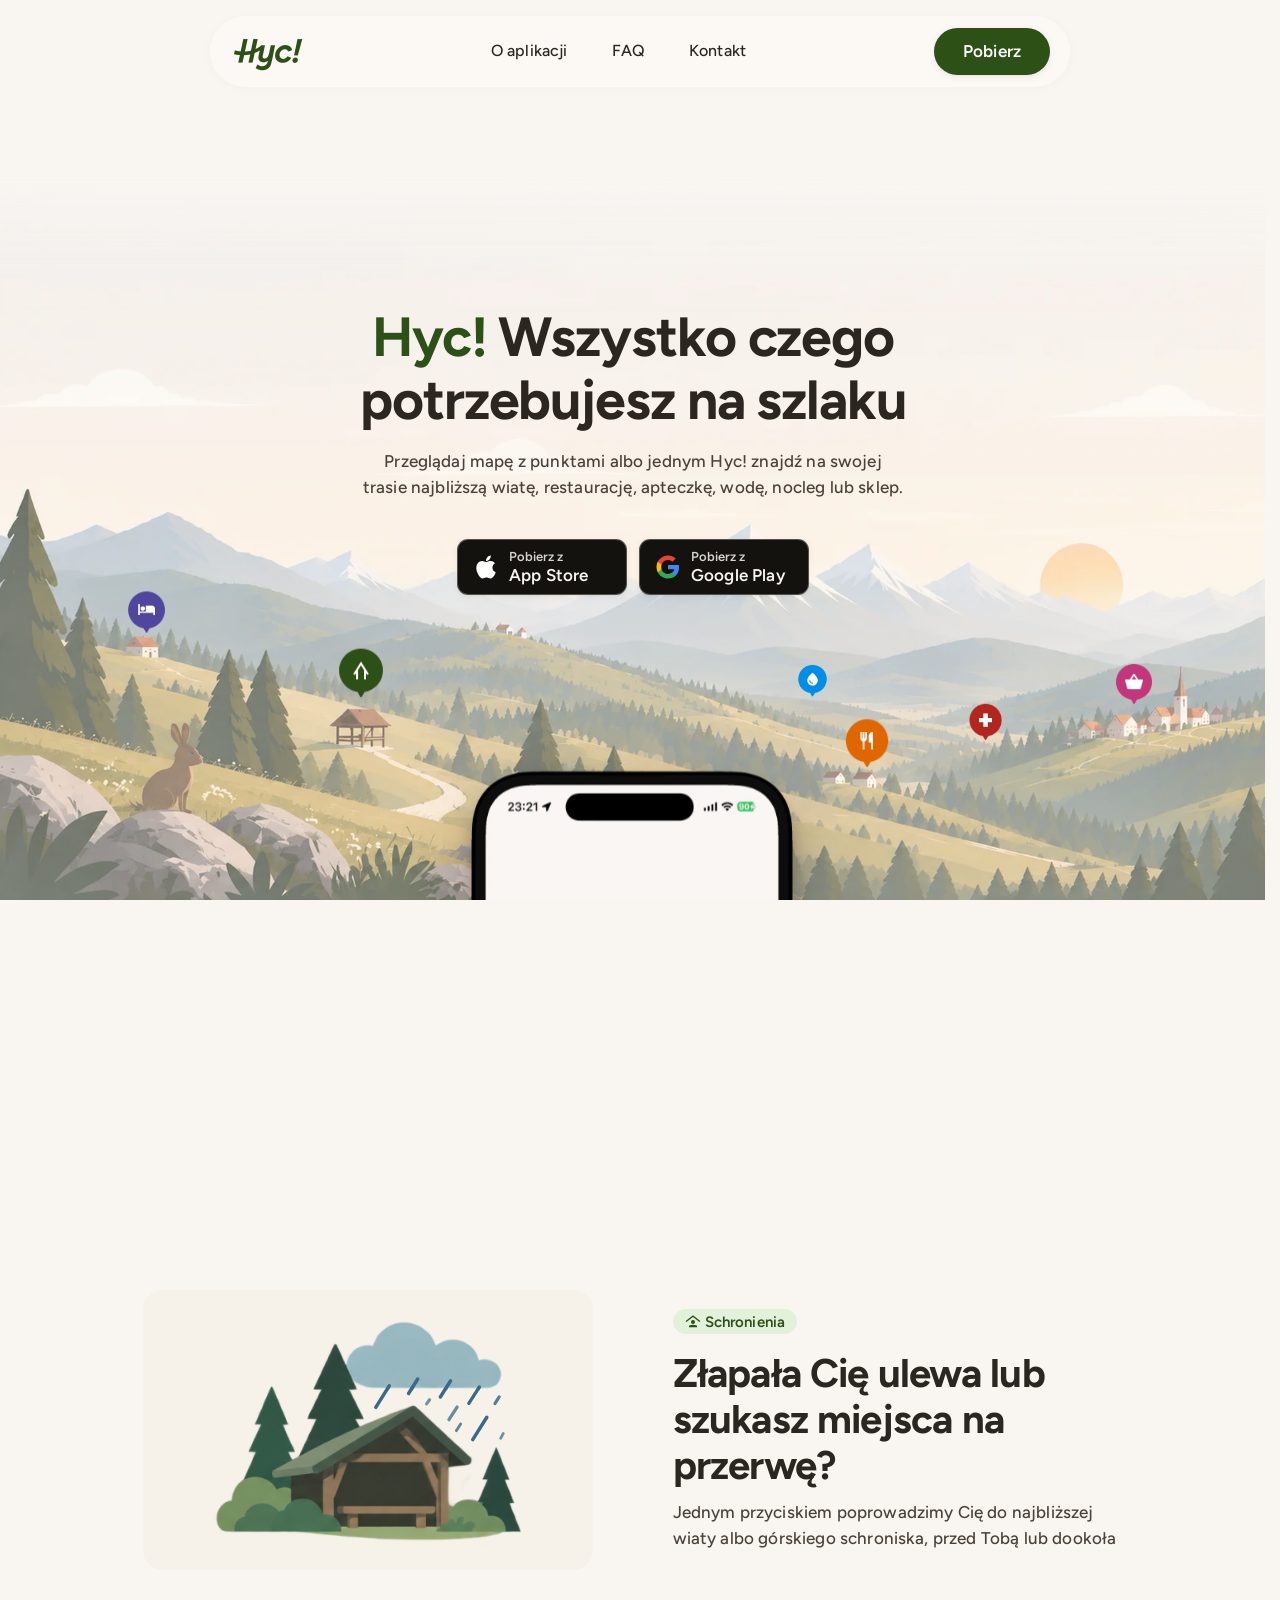
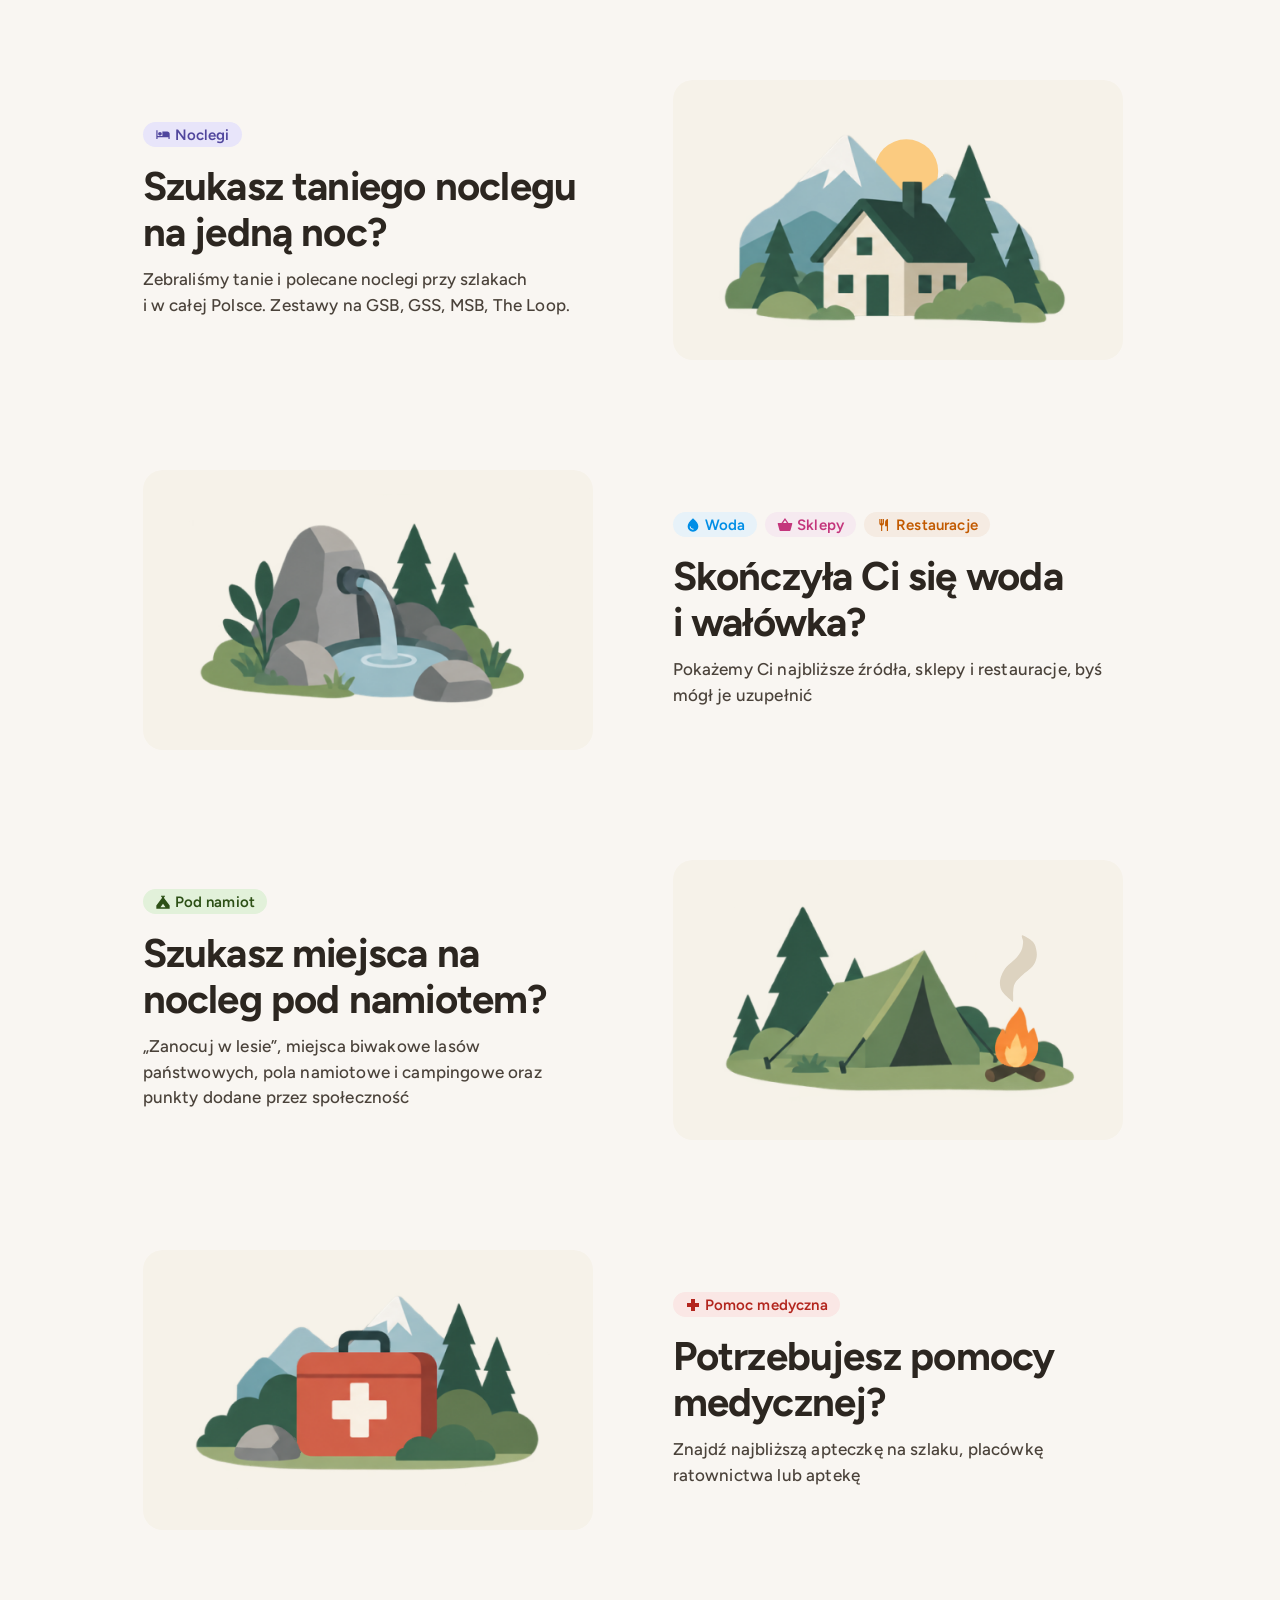
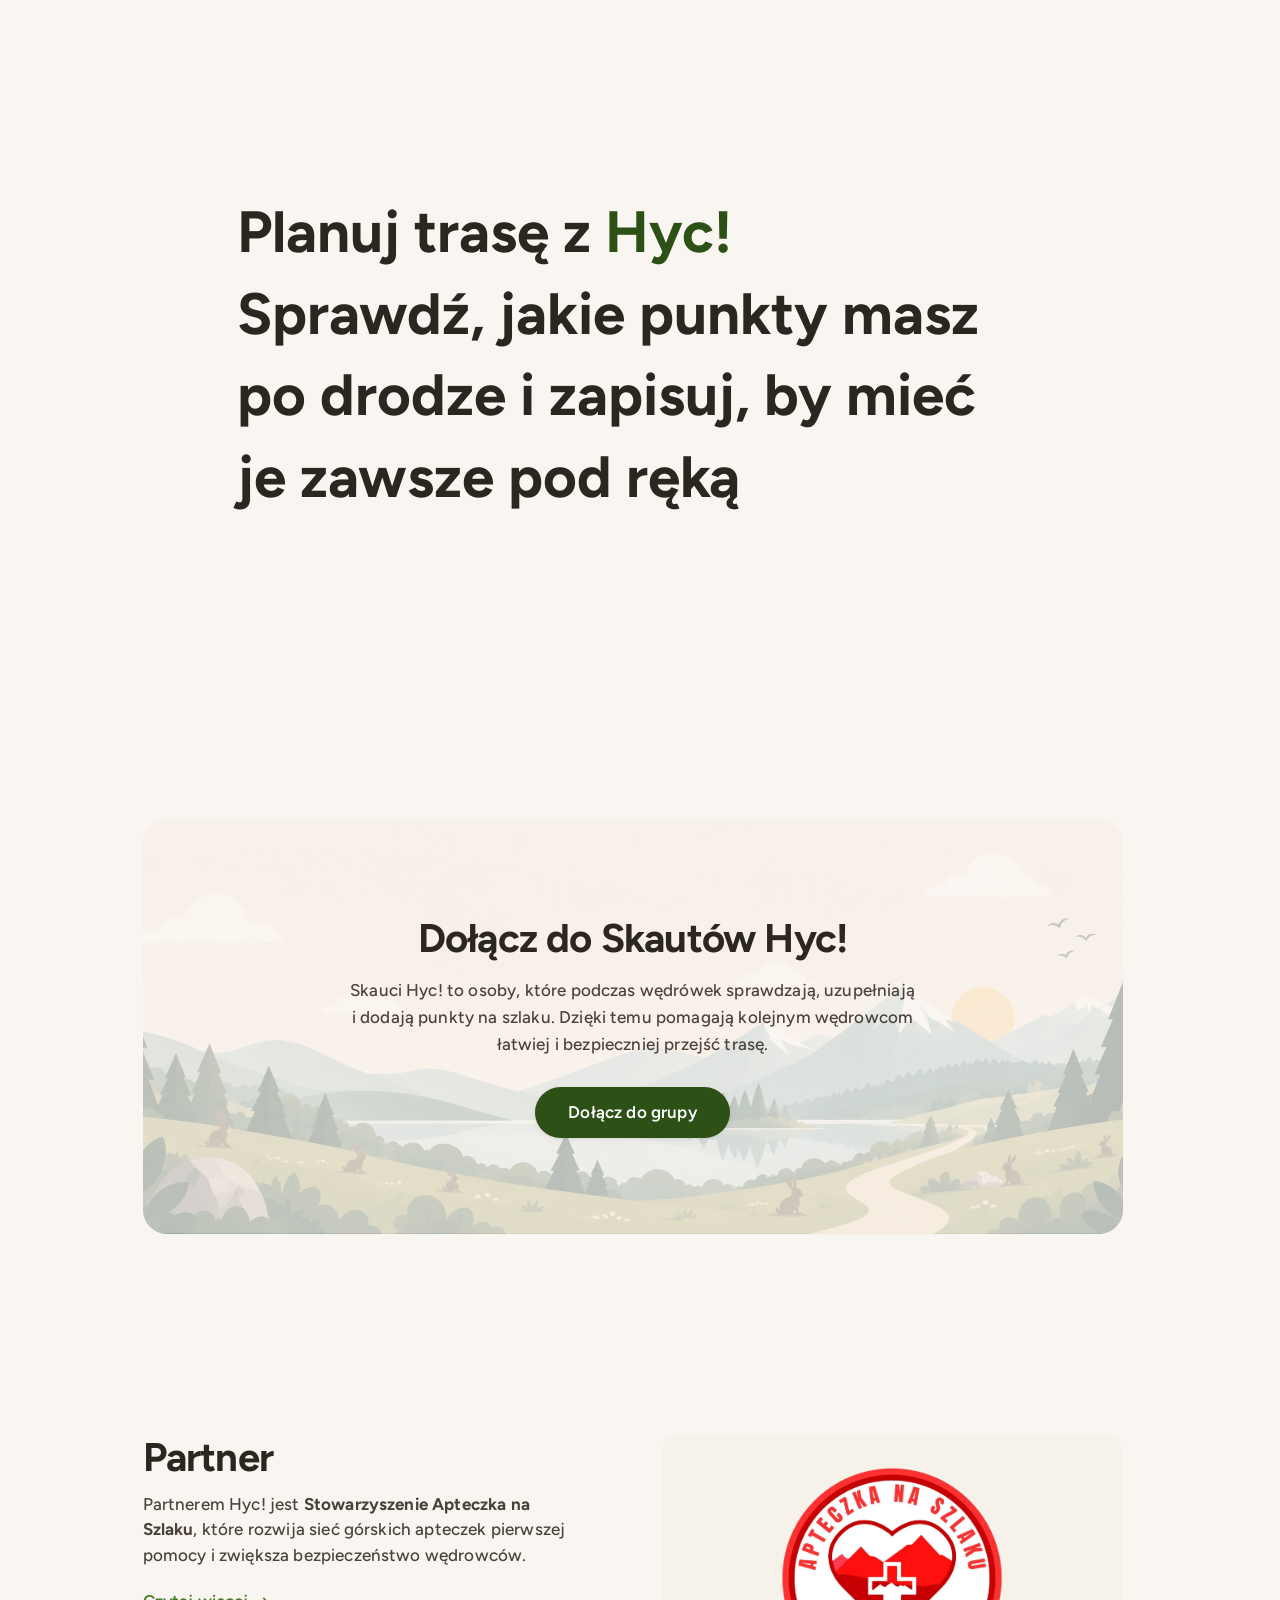
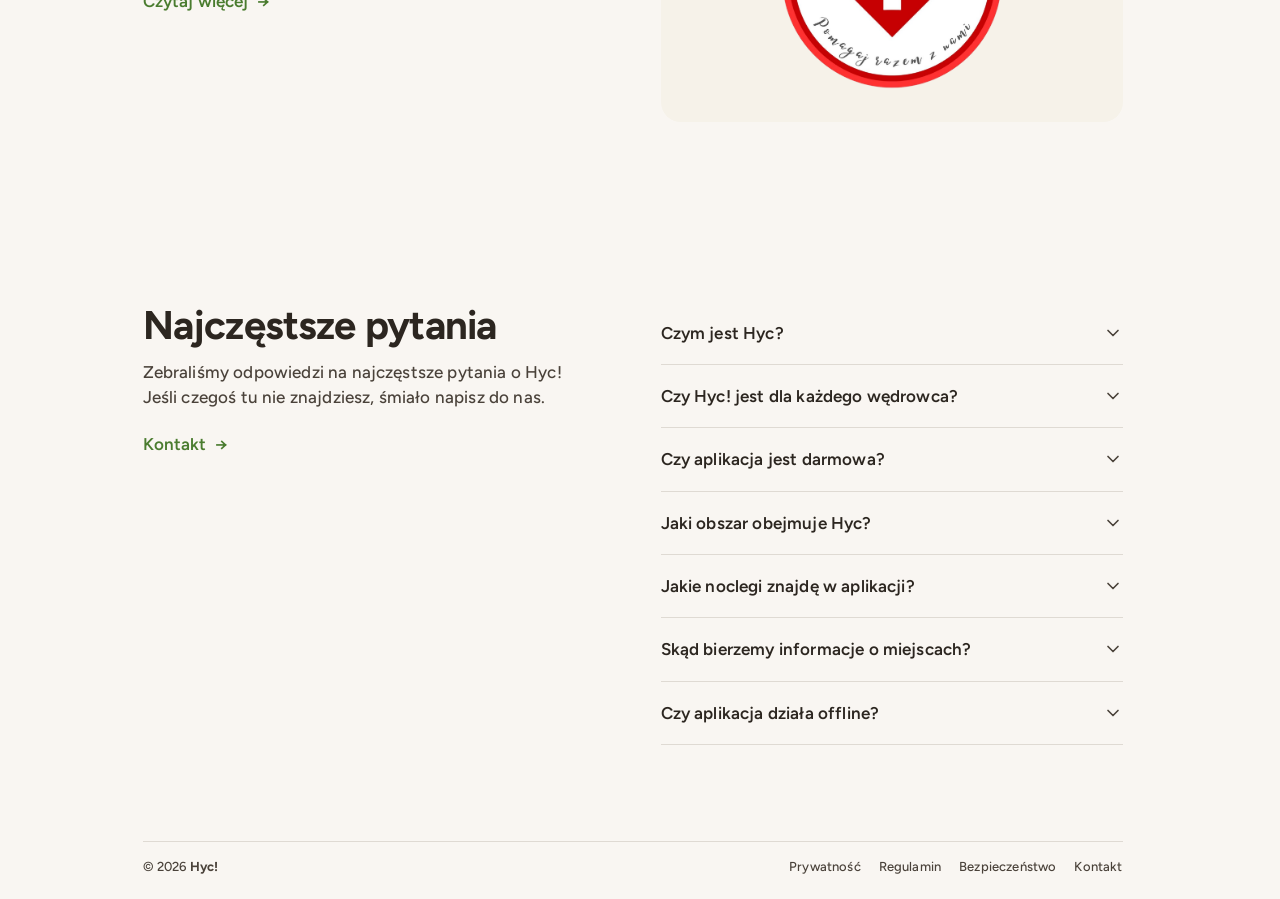
==== commit 0ca47092: "Deploy landing 2026-11-14 12:51" ====
--- a/index.html
+++ b/index.html
@@ -6,7 +6,7 @@
   <meta name="tdm-reservation" content="1">
   <title>Hyc! Wszystko czego potrzebujesz na szlaku</title>
   <link rel="canonical" href="https://gethyc.com/">
-  <meta name="description" content="Hyc! to aplikacja na szlak. Jednym przyciskiem znajdziesz najbliższą wiatę, wodę, nocleg, sklep, restaurację albo apteczkę. Dołącz do testów na iOS i Androidzie.">
+  <meta name="description" content="Aplikacja na szlak: najbliższa wiata, woda, nocleg, sklep lub apteczka jednym przyciskiem. Polska i 50 km w Czechach i na Słowacji. Dostępna na iOS i Androidzie.">
   <meta name="theme-color" content="#F0EBE0">
   <link rel="icon" href="favicon.svg" type="image/svg+xml">
   <!-- apple-touch-icon MUSI byc PNG — iOS nie czyta SVG i przy braku rastra
@@ -18,15 +18,47 @@
   <meta property="og:url" content="https://gethyc.com/">
   <meta property="og:site_name" content="Hyc!">
   <meta property="og:title" content="Hyc! Wszystko czego potrzebujesz na szlaku">
-  <meta property="og:description" content="Najbliższa wiata, woda, nocleg, sklep, restauracja i apteczka na Twojej trasie. Dołącz do testów Hyc! na iOS i Androidzie.">
-  <meta property="og:image" content="https://gethyc.com/assets/og-image.jpg?v=20261029">
+  <meta property="og:description" content="Najbliższa wiata, woda, nocleg, sklep, restauracja i apteczka na Twojej trasie. Pobierz Hyc! na iOS i Androida.">
+  <meta property="og:image" content="https://gethyc.com/assets/og-image.jpg?v=20261110">
   <meta property="og:image:width" content="1200">
   <meta property="og:image:height" content="630">
   <meta property="og:locale" content="pl_PL">
   <meta name="twitter:card" content="summary_large_image">
   <meta name="twitter:title" content="Hyc! Wszystko czego potrzebujesz na szlaku">
-  <meta name="twitter:description" content="Najbliższa wiata, woda, nocleg, sklep, restauracja i apteczka na Twojej trasie. Dołącz do testów Hyc! na iOS i Androidzie.">
-  <meta name="twitter:image" content="https://gethyc.com/assets/og-image.jpg?v=20261029">
+  <meta name="twitter:description" content="Najbliższa wiata, woda, nocleg, sklep, restauracja i apteczka na Twojej trasie. Pobierz Hyc! na iOS i Androida.">
+  <meta name="twitter:image" content="https://gethyc.com/assets/og-image.jpg?v=20261110">
+
+  <!-- Site name and brand for Google results (developers.google.com/search/docs/appearance/site-names).
+       No SoftwareApplication: its rich result needs real ratings, and we have none yet. -->
+  <script type="application/ld+json">
+  {
+    "@context": "https://schema.org",
+    "@graph": [
+      {
+        "@type": "WebSite",
+        "@id": "https://gethyc.com/#website",
+        "name": "Hyc!",
+        "alternateName": ["Hyc", "Hyc! Mapy dla wędrowców"],
+        "url": "https://gethyc.com/",
+        "inLanguage": "pl-PL",
+        "publisher": { "@id": "https://gethyc.com/#organization" }
+      },
+      {
+        "@type": "Organization",
+        "@id": "https://gethyc.com/#organization",
+        "name": "Hyc!",
+        "url": "https://gethyc.com/",
+        "logo": "https://gethyc.com/assets/logo.png",
+        "email": "hyc.kontakt@gmail.com",
+        "sameAs": [
+          "https://www.instagram.com/hyc.app/",
+          "https://www.facebook.com/profile.php?id=61595795200148",
+          "https://www.tiktok.com/@hyc.app"
+        ]
+      }
+    ]
+  }
+  </script>
 
   <link rel="preload" href="assets/fonts/Figtree-Variable.woff2" as="font" type="font/woff2" crossorigin>
   <link rel="preload" as="image" type="image/webp"
@@ -38,14 +70,14 @@
        wersji w URL-u przeglądarka po deployu potrafi skleić nowy index.html
        ze starym styles.css. Wersja w URL-u wymusza świeże pobranie, bo to
        inny zasób. -->
-  <link rel="stylesheet" href="styles.css?v=2026103012">
+  <link rel="stylesheet" href="styles.css?v=20261107">
 </head>
 <body class="page-home">
   <!-- Górny pasek: strona ma sekcje pod hero (O aplikacji, FAQ, Kontakt)
        i potrzebuje stałej nawigacji do nich. Logo stoi tu, nie w hero. -->
   <header class="topbar hero-intro">
     <div class="topbar-inner">
-      <a href="#top" class="topbar-logo" aria-label="Hyc! - strona główna">
+      <a href="#top" class="topbar-logo" aria-label="Hyc!, strona główna">
         <img src="assets/logo-69.png?v=2" srcset="assets/logo-69.png?v=2 1x, assets/logo-138.png?v=2 2x, assets/logo-207.png?v=2 3x" alt="Hyc!" width="69" height="32">
       </a>
 
@@ -63,9 +95,7 @@
         <svg class="icon-close" viewBox="0 0 24 24" width="24" height="24" aria-hidden="true"><path fill="currentColor" d="M6.4 19.191L4.809 17.6L10.409 12.0L4.809 6.4L6.4 4.809L12.0 10.409L17.6 4.809L19.191 6.4L13.591 12.0L19.191 17.6L17.6 19.191L12.0 13.591Z"/></svg>
       </button>
 
-      <!-- Link na osobną stronę, nie modal TestFlight jak baton na hero — tu
-           dopiero trafią docelowe linki do sklepów, gdy apka będzie tam
-           publicznie dostępna. -->
+      <!-- Link na osobną stronę pobierania, nie bezpośrednio do sklepu. -->
       <a class="store-btn store-btn--primary store-btn--nav" href="pobierz.html" data-goatcounter-click="index-menu-pobierz">Pobierz</a>
     </div>
     <div class="nav-backdrop" aria-hidden="true"></div>
@@ -116,39 +146,37 @@
             <p class="hero-tags">Przeglądaj mapę z punktami albo jednym Hyc! znajdź na swojej trasie najbliższą wiatę, restaurację, apteczkę, wodę, nocleg lub sklep.</p>
 
             <div class="stores" id="stores">
-              <!-- iOS wymaga apki TestFlight, której większość testerów jeszcze
-                   nie ma — instalacja to więc DWA kliknięcia w ten sam przycisk
-                   (TestFlight, potem po powrocie z App Store, Hyc!). Baton
-                   wygląda jak zwykły „pobierz", modal niżej ustawia oczekiwania
-                   PRZED pierwszym kliknięciem — Apple samo tego nie tłumaczy. -->
-              <button class="store-btn store-btn--dark store-btn--compact" id="btn-ios-open" type="button" data-goatcounter-click="index-ios-otworz">
+              <a class="store-btn store-btn--dark store-btn--compact" id="btn-ios-open" href="https://apps.apple.com/pl/app/hyc-mapy-dla-w%C4%99drowc%C3%B3w/id6793204849" rel="noopener" data-goatcounter-click="index-appstore">
                 <img src="assets/apple.svg" alt="">
-                <span class="label"><small>Pobierz na iPhone</small><strong>TestFlight</strong></span>
-              </button>
-
-              <!-- Android idzie przez zamknięty test Play (grupa Google jako lista
-                   testerów), więc instalacja ma dwa etapy: grupa → opt-in Play.
-                   Tej złożoności NIE pokazujemy na ekranie głównym — baton wygląda
-                   jak zwykły „pobierz", a cały proces prowadzi modal niżej. -->
-              <button class="store-btn store-btn--dark store-btn--compact" id="btn-android-open" type="button" data-goatcounter-click="index-android-otworz">
+                <span class="label"><small>Pobierz z</small><strong>App Store</strong></span>
+              </a>
+
+              <a class="store-btn store-btn--dark store-btn--compact" id="btn-android-open" href="https://play.google.com/store/apps/details?id=pl.hycdobudy.hyc_do_budy" rel="noopener" data-goatcounter-click="index-play">
                 <img src="assets/google.svg" alt="">
-                <span class="label"><small>Pobierz na Androida</small><strong>Google Play</strong></span>
-              </button>
-            </div>
-          </div>
-
-          <!-- Telefon: render z Rotato (ramka + ekran) jako wideo z przezroczystym
-               tłem. Safari/iOS bierze HEVC z alfą (.mov), reszta przeglądarek
-               WebM VP9 z alfą; typ „video/quicktime" omija Chrome, który HEVC
-               odtworzyłby bez przezroczystości. main.js odpala wideo, gdy
-               telefon jest cały widoczny (przy scrollu: postęp >= 0.98) i
-               pauzuje, gdy znika z ekranu. Brak `autoplay` jest celowy, start
-               należy do main.js. -->
+                <span class="label"><small>Pobierz z</small><strong>Google Play</strong></span>
+              </a>
+            </div>
+          </div>
+
+          <!-- Telefon: render z Rotato rozłożony na dwie warstwy. Pod spodem
+               wideo pełnej klatki bez przezroczystości (ekran wycina clip-path
+               w CSS), na wierzchu nieruchoma ramka telefonu jako obraz z alfą i
+               dziurą na ekran. Obie warstwy mają to samo pudełko, więc przy
+               skalowaniu rozchodzą się najwyżej o około 0,6 px urządzenia, a tego
+               nie widać, bo dziura w ramce zachodzi 3 px na bezel. Bez kanału alfa plik jest dużo
+               mniejszy przy tej samej jakości. Safari/iOS bierze
+               HEVC (.mov), typ „video/quicktime" omija Chrome i Firefoksa, które
+               biorą AV1. VP9 (.webm) to zapas dla przeglądarek bez obu
+               kodeków. main.js odpala wideo, gdy telefon jest widoczny w 70%,
+               i pauzuje, gdy znika z ekranu. Brak `autoplay` jest celowy, start
+               należy do main.js. Przepis: README.md, sekcja o wideo telefonu. -->
           <div class="hero-phone" role="img" aria-label="Ekran aplikacji Hyc!: trasa do najbliższej bacówki">
-            <video class="phone-video" poster="assets/hero/phone-poster.webp?v=4" muted playsinline preload="metadata">
-              <source src="assets/hero/phone.mov?v=3" type='video/quicktime; codecs="hvc1"'>
-              <source src="assets/hero/phone.webm?v=3" type="video/webm">
+            <video class="phone-video" poster="assets/hero/screen-poster.webp?v=2" muted playsinline preload="metadata">
+              <source src="assets/hero/screen.mov?v=2" type='video/quicktime; codecs="hvc1"'>
+              <source src="assets/hero/screen.mp4?v=2" type='video/mp4; codecs="av01.0.08M.08"'>
+              <source src="assets/hero/screen.webm?v=2" type='video/webm; codecs="vp9"'>
             </video>
+            <img class="phone-frame" src="assets/hero/phone-frame.webp?v=2" alt="" width="824" height="1672">
           </div>
 
           <!-- QR do sklepów: osobny element obok telefonu, bo .hero-phone ma
@@ -167,7 +195,7 @@
 
       <!-- Grafika w karcie + nagłówek/bullety obok, kolory/fonty własne. -->
       <section class="feature-list" id="about" aria-labelledby="about-title">
-        <h2 class="visually-hidden" id="about-title">O aplikacji</h2>
+        <h2 class="visually-hidden" id="about-title">Co znajdziesz w&nbsp;aplikacji Hyc!</h2>
         <!-- 6 bulletów, każdy z własną grafiką (assets/feature/feature-1..6.png,
              kolejność 1:1 z
              kolejnością bulletów góra-dół) i własnym tekstem (pytanie +
@@ -211,7 +239,7 @@
               <span class="feature-tag feature-tag--schronienia"><svg viewBox="0 0 24 24" aria-hidden="true"><path d="M23 10.4004L21.7998 12L12 4.52539L2.2002 12L1 10.4004L12 2L23 10.4004Z"/><circle cx="12" cy="12" r="3"/><path d="M18 20H6V17.5C6 17.5 8.5 16 12 16C15.5 16 18 17.5 18 17.5V20Z"/></svg><span class="feature-tag-label">Schronienia</span></span>
             </div>
             <h3>Złapała Cię ulewa lub szukasz miejsca na przerwę?</h3>
-            <p>Jednym przyciskiem poprowadzimy Cię do najbliższej wiaty po drodze lub w dowolnym kierunku</p>
+            <p>Jednym przyciskiem poprowadzimy Cię do najbliższej wiaty albo górskiego schroniska, przed&nbsp;Tobą lub dookoła</p>
           </div>
         </div>
 
@@ -338,7 +366,7 @@
         <div class="scouts-cta-inner">
           <h2>Dołącz do Skautów Hyc!</h2>
           <p>Skauci Hyc! to osoby, które podczas wędrówek sprawdzają, uzupełniają i&nbsp;dodają punkty na szlaku. Dzięki temu pomagają kolejnym wędrowcom łatwiej i&nbsp;bezpieczniej przejść trasę.</p>
-          <a class="store-btn store-btn--primary store-btn--nav" href="https://www.facebook.com/groups/1094210523037520/" target="_blank" rel="noopener" data-goatcounter-click="index-fb-grupa">Dołącz do Skautów</a>
+          <a class="store-btn store-btn--primary store-btn--nav" href="https://www.facebook.com/groups/1094210523037520/" target="_blank" rel="noopener" data-goatcounter-click="index-fb-grupa">Dołącz do grupy</a>
         </div>
       </section>
 
@@ -346,10 +374,10 @@
         <div class="faq-intro">
           <h2 class="faq-heading">Partner</h2>
           <p class="faq-subheading">Partnerem Hyc! jest <strong>Stowarzyszenie Apteczka na Szlaku</strong>, które rozwija sieć górskich apteczek pierwszej pomocy i&nbsp;zwiększa bezpieczeństwo wędrowców.</p>
-          <a class="about-link partnerships-btn" href="https://www.facebook.com/ApteczkaNaSzlaku" target="_blank" rel="noopener">Czytaj więcej <span aria-hidden="true">→</span></a>
+          <a class="about-link partnerships-btn" href="https://www.facebook.com/ApteczkaNaSzlaku" target="_blank" rel="noopener" aria-label="Czytaj więcej o Stowarzyszeniu Apteczka na Szlaku">Czytaj więcej <span aria-hidden="true">→</span></a>
         </div>
         <div class="partnerships-logo">
-          <img src="assets/apteczka-na-szlaku.png" alt="Logo Stowarzyszenia Apteczka na Szlaku — serce z górami i krzyżem pierwszej pomocy" width="240" height="240" loading="lazy">
+          <img src="assets/apteczka-na-szlaku.png" alt="Logo Stowarzyszenia Apteczka na Szlaku: serce z górami i krzyżem pierwszej pomocy" width="240" height="240" loading="lazy">
         </div>
       </section>
 
@@ -375,7 +403,7 @@
 
           <details class="faq-item">
             <summary>
-              <span>Dla kogo jest Hyc?</span>
+              <span>Czy Hyc! jest dla każdego wędrowca?</span>
               <svg class="faq-chevron" aria-hidden="true" viewBox="0 0 24 24" fill="none" stroke="currentColor" stroke-width="2" stroke-linecap="round" stroke-linejoin="round"><path d="M6 9l6 6 6-6"/></svg>
             </summary>
             <p class="faq-answer">Hyc! jest dla każdego wędrowca, niezależnie od doświadczenia i długości trasy. Dla rodziców z dziećmi, którzy chcą czuć się pewniej na szlaku i wiedzieć, gdzie po drodze będą mogli schować się przed ulewą albo znaleźć środki do odkażenia rany. Dla doświadczonych wędrowców, którzy ruszają na długie szlaki i chcą lepiej przygotować się do drogi. Dla każdego, kto chce mieć pod ręką informacje o tym, co czeka go na szlaku.</p>
@@ -411,7 +439,7 @@
               <svg class="faq-chevron" aria-hidden="true" viewBox="0 0 24 24" fill="none" stroke="currentColor" stroke-width="2" stroke-linecap="round" stroke-linejoin="round"><path d="M6 9l6 6 6-6"/></svg>
             </summary>
             <p class="faq-answer">Bazę budujemy na&nbsp;publicznie dostępnych źródłach, które łączymy i&nbsp;weryfikujemy. Dalej rozwija ją&nbsp;nasza społeczność. Nowe punkty mogą dodawać i&nbsp;aktualizować zarówno użytkownicy, jak i&nbsp;Skauci Hyc!, którzy od&nbsp;czasu do czasu biorą też udział w&nbsp;płatnych akcjach terenowych, sprawdzając miejsca na&nbsp;szlaku i&nbsp;dodając zdjęcia.</p>
-            <p class="faq-answer">Chcesz zostać Skautem Hyc? Dołącz do społeczności <a href="https://www.facebook.com/groups/1094210523037520/" target="_blank" rel="noopener" data-goatcounter-click="index-fb-grupa">tutaj</a>.</p>
+            <p class="faq-answer">Chcesz zostać Skautem? Dołącz do <a href="https://www.facebook.com/groups/1094210523037520/" target="_blank" rel="noopener" data-goatcounter-click="index-fb-grupa">grupy Skautów Hyc! na&nbsp;Facebooku</a>.</p>
           </details>
 
           <details class="faq-item">
@@ -440,85 +468,9 @@
 
   </div>
 
-  <!-- Instalacja na Androida — cały proces w jednym oknie, dwa kroki.
-       Wzorzec: editable stepper (UX Patterns / NN-g) — kroki są klikalne,
-       więc user wraca i skacze swobodnie, nie tylko liniowo. Natywny <dialog>
-       daje focus trap, Escape i backdrop bez własnego kodu. -->
-  <dialog class="flow-modal" id="android-modal" aria-labelledby="modal-title">
-    <p class="modal-intro">By umożliwić testowanie, Google wymaga dwóch kroków. Przeprowadzimy Cię przez nie</p>
-
-    <nav class="stepper" aria-label="Postęp instalacji">
-      <ol>
-        <li><button class="stepper-btn is-current" type="button" data-goto="1"><span class="stepper-num">1</span><span class="stepper-name">Grupa</span></button></li>
-        <li><button class="stepper-btn" type="button" data-goto="2"><span class="stepper-num">2</span><span class="stepper-name">Dostęp</span></button></li>
-      </ol>
-    </nav>
-
-    <div class="modal-body" id="modal-body">
-
-      <section class="modal-step" data-step="1">
-        <p class="modal-eyebrow">Krok 1 z 2</p>
-        <h2 class="modal-title" id="modal-title" tabindex="-1" autofocus>Dołącz do grupy testerów</h2>
-        <p class="modal-lead">Google wymaga dołączenia do grupy testerów. Otworzymy ją w nowej karcie. Kliknij tam <strong>„Dołącz do grupy”</strong> i przejdź do następnego kroku.</p>
-
-        <div class="modal-note">
-          <p class="modal-note-title">Zaloguj się</p>
-          <p class="modal-note-text">Jeśli nie jesteś zalogowany, nie zobaczysz możliwości dołączenia do grupy. Zaloguj się i <strong>kliknij przycisk „Przejdź do grupy” na dole jeszcze raz</strong>. Dopiero wtedy zobaczysz opcję dołączenia, jak na screenshocie poniżej.</p>
-          <p class="modal-note-shot-label">Screenshot</p>
-          <img class="modal-note-shot" src="assets/google-groups-join.png" alt="Strona grupy Google po zalogowaniu, z linkiem „dołącz do grupy”">
-        </div>
-
-        <a class="store-btn store-btn--dark" id="btn-group" href="#" rel="noopener" data-goatcounter-click="index-android-grupa">
-          <img src="assets/google.svg" alt="">
-          <span class="label"><small>Otworzy się w nowej karcie</small><strong>Przejdź do grupy</strong></span>
-        </a>
-      </section>
-
-      <section class="modal-step is-hidden" data-step="2">
-        <p class="modal-eyebrow">Krok 2 z 2</p>
-        <h2 class="modal-title">Aktywuj dostęp w Google Play</h2>
-        <p class="modal-lead">Teraz potwierdzasz udział w testach po stronie Sklepu Play. Użyj <strong>tego samego konta Google</strong>, co przy dołączaniu do grupy. Na otwartej stronie kliknij <strong>„Become a tester”</strong>.</p>
-        <a class="store-btn store-btn--dark" id="btn-android" href="#" rel="noopener" data-goatcounter-click="index-android-play">
-          <img src="assets/google.svg" alt="">
-          <span class="label"><small>Otworzy się w nowej karcie</small><strong>Aktywuj dostęp</strong></span>
-        </a>
-      </section>
-
-
-    </div>
-
-    <div class="modal-nav">
-      <button class="nav-btn" id="nav-back" type="button" disabled>Wstecz</button>
-      <button class="nav-btn is-next" id="nav-next" type="button">Dalej</button>
-    </div>
-  </dialog>
-
-  <!-- Instalacja na iOS — jedna zewnętrzna akcja (link TestFlight), nie
-       kreator: bez steppera, bez Wstecz/Dalej. Modal istnieje wyłącznie po to,
-       żeby ustawić oczekiwania przed kliknięciem: to nie jest instalacja
-       Hyc! wprost, tylko przejście na stronę Apple z dwoma krokami do
-       wykonania tam.
-       Tekst nie opisuje kroków Apple własnymi słowami — poprzednia wersja
-       („wróć tutaj i kliknij ten sam przycisk jeszcze raz") kłamała: oba
-       kroki (Get TestFlight / View Hyc! Beta) dzieją się na stronie Apple,
-       przez jej przyciski, nie przez powrót na gethyc.com. Streszczanie
-       cudzego UI rozjeżdża się przy każdej zmianie po ich stronie — stąd
-       tylko zapowiedź „będą dwa kroki, zrób je tam".
-       Te same klasy co modal Androida (patrz styles.css), zero nowego CSS. -->
-  <dialog class="flow-modal" id="ios-modal" aria-labelledby="ios-modal-title">
-    <h2 class="modal-title" id="ios-modal-title" tabindex="-1" autofocus>Zainstaluj Hyc! przez TestFlight</h2>
-    <p class="modal-lead">TestFlight to aplikacja Apple do testów beta. Hyc! działa tylko przez nią. Otworzymy stronę Apple, gdzie zainstalujesz najpierw TestFlight, a&nbsp;potem Hyc!</p>
-
-    <a class="store-btn store-btn--dark" id="btn-ios" href="#" rel="noopener" data-goatcounter-click="index-ios-testflight">
-      <img src="assets/apple.svg" alt="">
-      <span class="label"><small>Otworzy TestFlight</small><strong>Kontynuuj</strong></span>
-    </a>
-  </dialog>
-
-  <script src="scroll-lock.js?v=2"></script>
-  <script src="config.js?v=20261030"></script>
+  <script src="config.js?v=20261107"></script>
   <script src="nav.js?v=20261008" defer></script>
   <script data-goatcounter="https://dinin92.goatcounter.com/count" async src="assets/goatcounter-count.js?v=2"></script>
-  <script src="main.js?v=2026103012"></script>
+  <script src="main.js?v=20261107"></script>
 </body>
 </html>
--- a/styles.css
+++ b/styles.css
@@ -37,7 +37,7 @@
   --mist: #e8e2d8;
   --parchment: #d8d0c0;
   --orange: #d66000;
-  /* Informacyjny błękit — wskazówka „zaloguj się" w kreatorze Androida.
+  /* Informacyjny błękit — wskazówka informacyjna.
      Zwykły, rozpoznawalny niebieski zamiast przygaszonego teala. */
   --info: #2563eb;
 
@@ -394,8 +394,8 @@
      na wąskim ekranie telefon wystaje wyżej (więcej widać od dołu), na
      desktopie ledwie wyziera (patrz blok desktopowy niżej). */
   --peek: 0.82;
-  /* Telefon: wysokość z okna (sufit 800px), szerokość z proporcji wideo
-     (assets/hero/phone.webm: 824x1672 = 0,4928). */
+  /* Telefon: wysokość z okna (sufit 800px), szerokość z proporcji klatki
+     (assets/hero/phone-frame.webp: 824x1672 = 0,4928). */
   --ph: min(calc(var(--vh) * 0.74), 800px);
   --pw: calc(var(--ph) * 0.4928);
   /* Przytrzymanie: ile scrolla scena stoi przypięta po wjeździe telefonu.
@@ -541,7 +541,7 @@
 .hero-br { display: none; }
 .stores { justify-content: center; }
 
-/* Telefon: wideo z Rotato (ramka + ekran, przezroczyste tło) z posterem.
+/* Telefon: render z Rotato, wideo ekranu z posterem pod nieruchomą ramką.
    Statycznie: pod tekstem, zaczyna się na 85,5% wysokości ekranu (nachodzi na
    dół tła). W trybie scrub: po przypięciu wjeżdża z dołu na środek i rośnie
    o 12%. */
@@ -571,11 +571,32 @@
     0 calc(var(--pw) * 0.05) calc(var(--pw) * 0.12) rgba(44, 38, 32, 0.3),
     0 calc(var(--pw) * 0.12) calc(var(--pw) * 0.28) rgba(44, 38, 32, 0.2);
 }
+/* Wideo ekranu: pełna klatka 824x1672 w tym samym pudełku co ramka. Osobne
+   pudełka przeglądarka dociąga do pikseli każde po swojemu i ekran jeździł
+   wtedy względem ramki o 0,5 do 1,5 px. W jednym pudełku zostaje do około
+   0,6 px, niewidoczne, bo dziura w ramce zachodzi 3 px na bezel (HOLE_GROW
+   w scripts/landing/hero_phone_split.py). clip-path wycina prostokąt 768x1628
+   z punktu (28,22) z rogami 124 px (procenty pudełka): zaokrąglenie leży w
+   połowie ramki telefonu, zakrywa ekran z zapasem ponad 10 px i nie wychodzi
+   poza obrys telefonu. Tło = kolor splasha, zanim dojdzie poster. */
 .phone-video {
-  display: block;
+  position: absolute;
+  inset: 0;
   width: 100%;
   height: 100%;
   object-fit: contain;
+  -webkit-clip-path: inset(1.3158% 3.3981% round 15.0485% / 7.4163%);
+  clip-path: inset(1.3158% 3.3981% round 15.0485% / 7.4163%);
+  background: #f8f6f2;
+}
+/* Ramka telefonu (z dziurą na ekran) nad wideo. */
+.phone-frame {
+  position: absolute;
+  inset: 0;
+  width: 100%;
+  height: 100%;
+  object-fit: contain;
+  pointer-events: none;
 }
 .hero.is-scrub .hero-phone {
   --t0: calc(var(--vh) * var(--peek));
@@ -777,10 +798,10 @@
    czarny, a kolorowe „G" Google żyje natywnie na białym tle z szarą ramką —
    czerń pod nim to obce zestawienie. */
 /* Baton „pobierz" nie ma konkurować z nagłówkiem o pierwszeństwo w hierarchii
-   — kadr jest mniejszy niż w kreatorze, ale tekst skalowany ostrożniej niż
+   — kadr jest mniejszy niż w dużym wariancie, ale tekst skalowany ostrożniej niż
    kadr: przy zbyt małym stopniu wersalik podpisu platformy staje się
    nieczytelny. Wagę odbieramy rozmiarem pola i ikony, nie czytelnością. */
-/* Baza = duży format (208px+, jak w kreatorze), mały wariant (--compact,
+/* Baza = duży format (208px+), mały wariant (--compact,
    tylko ekran główny) to wyjątek — dużych instancji jest więcej i to one
    niosą realną akcję „otwórz Sklep Play"; hero to podgląd/skrót. */
 .store-btn {
@@ -827,18 +848,18 @@
 .store-btn .label strong { font-size: 18px; font-weight: 600; }
 
 /* Kompaktowy wariant — WYŁĄCZNIE dwa batony na ekranie głównym, żeby nie
-   konkurowały wagą z nagłówkiem. Kreator instalacji zostaje w pełnym
-   rozmiarze: to tam user faktycznie klika, więc baton ma być oczywisty. */
+   konkurowały wagą z nagłówkiem. */
 .store-btn--compact {
   gap: 11px;
-  min-width: 186px;
+  min-width: 170px;
   padding: 9px 16px;
   border-radius: 11px;
 }
 .store-btn--compact img { width: 24px; height: 24px; }
-.store-btn--compact .label small { font-size: 11px; }
+.store-btn--compact .label { white-space: nowrap; }
+.store-btn--compact .label small { font-size: 13px; opacity: 0.85; }
 .store-btn--compact .label strong { font-size: 17px; }
-/* Wąskie telefony (≤400px) — dwa batony min-width:186px (+gap 12) = 384px
+/* Wąskie telefony (≤400px) — dwa batony min-width:170px (+gap 12) = 352px
    nie mieszczą się w dostępnych ~335px, batony spadały do dwóch rzędów.
    Zmniejszone tak, by oba zmieściły się obok siebie: 2×150 + 12 gap = 312px
    < 335px. */
@@ -850,7 +871,7 @@
     padding: 8px 12px;
   }
   .store-btn--compact img { width: 20px; height: 20px; }
-  .store-btn--compact .label small { font-size: 10px; }
+  .store-btn--compact .label small { font-size: 12px; }
   .store-btn--compact .label strong { font-size: 15px; }
 }
 /* Gdy main.js chowa drugi baton (wykrycie iOS/Android), zostaje jeden —
@@ -866,7 +887,7 @@
   border-radius: 12px;
 }
 .stores--single .store-btn--compact img { width: 26px; height: 26px; }
-.stores--single .store-btn--compact .label small { font-size: 11px; }
+.stores--single .store-btn--compact .label small { font-size: 13px; }
 .stores--single .store-btn--compact .label strong { font-size: 18px; }
 
 /* Wariant ciemny — Apple. */
@@ -929,304 +950,6 @@
   line-height: 1;
   font-weight: 600;
 }
-
-/* ---- Kreator instalacji na Androida ----
-   Ekran główny ma zwykły baton „Google Play"; dwa kroki (grupa → dostęp) żyją
-   tylko tutaj. Natywny <dialog> daje focus trap, Escape i backdrop za darmo
-   — patrz komentarz w index.html.
-   Szerokość wg wytycznych czytelności: ~560 px na desktopie, ale nigdy więcej
-   niż 92vw, i max-height 90vh ze scrollem — inaczej na telefonie ucieka
-   przycisk zamykania poza ekran. */
-.flow-modal {
-  width: min(560px, 92vw);
-  max-height: 90vh;
-  overflow-y: auto;
-  padding: 30px 32px 24px;
-  border: 0;
-  border-radius: var(--radius-lg);
-  background: var(--cream);
-  color: var(--espresso);
-  box-shadow: 0 12px 48px rgba(12, 12, 13, 0.24);
-}
-.flow-modal::backdrop { background: rgba(44, 38, 32, 0.55); }
-
-/* Wejście okna. Modal NIE jest zakotwiczony w konkretnym przycisku, więc skaluje
-   się od środka (inaczej niż popover, który powinien wyrastać z triggera).
-   Start od 0.96, nigdy od 0 — nic w realnym świecie nie pojawia się z niczego,
-   a skok z zera czyta się jak błąd renderowania. */
-@media (prefers-reduced-motion: no-preference) {
-  .flow-modal[open] { animation: modal-in 220ms var(--ease-out); }
-  .flow-modal[open]::backdrop { animation: fade-in 220ms var(--ease-out); }
-}
-@keyframes modal-in {
-  from { opacity: 0; transform: scale(0.96); }
-}
-/* Tło nie przewija się pod otwartym modalem. Samo overflow:hidden NIE
-   WYSTARCZA na Safari iOS — wieloletni, udokumentowany limit WebKita:
-   dokument i tak przewija się (rubber-band) pod spodem otwartego <dialog>.
-   Właściwa technika — zamrożenie <body> na position:fixed w zapamiętanym
-   miejscu przewinięcia — używana przez każdą poważną bibliotekę modali
-   (react-remove-scroll, body-scroll-lock). `top` ustawia JS (main.js:
-   lockScroll/unlockScroll), bo zależy od pozycji przewinięcia w momencie
-   otwarcia. */
-body.has-modal {
-  position: fixed;
-  top: 0;
-  left: 0;
-  width: 100%;
-  overflow: hidden;
-}
-
-/* ---- Stepper (klikalny) ----
-   Hierarchia wizualna: BIEŻĄCY jest najmocniejszy (wypełniony, ciemny, z ringiem
-   i większą etykietą), UKOŃCZONY stonowany (jasne tło, ptaszek — potwierdza, ale
-   nie krzyczy), PRZYSZŁY wygaszony. Wcześniej ukończony miał mocniejsze
-   wypełnienie niż bieżący, więc oko szło w złe miejsce.
-   Stan niesie kształt, znak i waga fontu, nie sam kolor. */
-.stepper { margin: 0 0 24px; }
-.stepper ol {
-  display: flex;
-  align-items: center;
-  gap: 4px;
-  margin: 0;
-  padding: 0;
-  list-style: none;
-}
-.stepper li { display: flex; align-items: center; flex: 1; }
-/* Linia łącząca: zielona za krokami już przebytymi, szara przed. */
-.stepper li:not(:last-child)::after {
-  content: "";
-  flex: 1;
-  height: 2px;
-  min-width: 12px;
-  margin: 0 5px;
-  border-radius: 2px;
-  background: var(--parchment);
-  transition: background 0.25s ease;
-}
-.stepper li.is-passed::after { background: var(--green); }
-
-.stepper-btn {
-  display: inline-flex;
-  align-items: center;
-  gap: 7px;
-  padding: 4px 8px 4px 4px;
-  border: 0;
-  border-radius: 999px;
-  background: none;
-  color: var(--driftwood);
-  font-family: inherit;
-  font-size: 12px;
-  font-weight: 600;
-  cursor: pointer;
-  white-space: nowrap;
-  transition: color 0.2s ease, background 0.2s ease;
-}
-.stepper-num {
-  display: inline-flex;
-  align-items: center;
-  justify-content: center;
-  width: 24px; height: 24px;
-  border-radius: 50%;
-  border: 2px solid var(--parchment);
-  background: var(--cream);
-  font-size: 12px;
-  font-weight: 700;
-  line-height: 1;
-  /* Wyliczone właściwości zamiast `all`: przy `all` przeglądarka animuje też
-     `content` ptaszka i szerokość, przez co numer kroku „mrugał" przy zmianie
-     stanu zamiast płynnie zmienić kolor. */
-  transition:
-    background-color 200ms ease,
-    border-color 200ms ease,
-    color 200ms ease,
-    box-shadow 200ms ease;
-}
-
-/* UKOŃCZONY — potwierdzenie, nie wołanie o uwagę: jasne tło, zielony ptaszek. */
-.stepper-btn.is-done { color: var(--bark); }
-.stepper-btn.is-done .stepper-num {
-  /* Bez obwódki — sam ptaszek wystarcza, a ring zostaje wyróżnikiem
-     WYŁĄCZNIE kroku bieżącego. */
-  border-color: transparent;
-  background: rgba(74, 124, 47, 0.14);
-  color: var(--green-dark);
-  font-size: 0;
-}
-.stepper-btn.is-done .stepper-num::before { content: "✓"; font-size: 13px; font-weight: 700; }
-.stepper-btn.is-done:hover { background: rgba(74, 124, 47, 0.08); color: var(--green-dark); }
-
-/* BIEŻĄCY — najmocniejszy punkt w całym stepperze. */
-.stepper-btn.is-current {
-  color: var(--green-dark);
-  font-weight: 700;
-  font-size: 12.5px;
-}
-.stepper-btn.is-current .stepper-num {
-  border-color: var(--green-dark);
-  background: var(--green-dark);
-  color: var(--cream);
-  /* Ring odsuwa bieżący krok od tła — działa też bez rozróżniania kolorów. */
-  box-shadow: 0 0 0 3px rgba(74, 124, 47, 0.22);
-}
-
-/* PRZYSZŁY zostaje na stanie bazowym (szary outline). */
-.stepper-btn:not(.is-current):not(.is-done):hover { color: var(--bark); }
-
-/* Nazwy kroków chowają się na wąskich ekranach — numery i ptaszki wystarczą. */
-@media (max-width: 430px) { .stepper-name { display: none; } }
-
-/* ---- Treść kroku ----
-   Wszystkie kroki leżą w JEDNEJ komórce siatki, jeden na drugim, więc wysokość
-   modala jest stała i równa najwyższemu krokowi — nic nie skacze przy
-   przełączaniu. Sztywne min-height nie zadziałało: krok z wskazówką o logowaniu
-   jest wyższy, niż dało się przewidzieć liczbą.
-   Ukryte kroki chowamy przez visibility, nie display — display:none wypadłby
-   z siatki i wysokość znowu by się zmieniała. visibility:hidden zabiera je
-   też z kolejności tabulacji, więc klawiatura nie wpada w niewidoczne pola. */
-.modal-body { display: grid; }
-.modal-step {
-  grid-area: 1 / 1;
-  display: flex;
-  flex-direction: column;
-  align-items: flex-start;
-  /* Bez wspólnego gapa: rytm robią marginesy poszczególnych elementów, bo
-     „KROK 1 Z 3" należy do tytułu, a ramka i przycisk to osobne bloki.
-     Jednolite 12px zrównywało te relacje i wszystko zlewało się w listę. */
-}
-.modal-step.is-hidden { visibility: hidden; }
-/* Krok wjeżdża wyliczoną krzywą, nie domyślnym `ease` — przy zmianie kroku
-   liczy się natychmiastowy ruch na starcie, bo to reakcja na kliknięcie. */
-.modal-step.is-entering { animation: flow-in 300ms var(--ease-out) both; }
-@keyframes flow-in {
-  from { opacity: 0; transform: translateY(6px); }
-  to   { opacity: 1; transform: translateY(0); }
-}
-@media (prefers-reduced-motion: reduce) {
-  .modal-step.is-entering { animation: none; }
-}
-
-/* Wstęp nad stepperem — wyjaśnia, PO CO są te kroki, zanim user zacznie klikać. */
-.modal-intro {
-  margin: 0 0 20px;
-  padding-right: 28px;
-  font-size: 14px;
-  line-height: 1.5;
-  color: var(--bark);
-}
-
-/* Ostrzeżenie o zalogowaniu — najczęstsza pułapka: niezalogowany user widzi
-   na stronie grupy „Nie masz uprawnień dostępu do tej treści" i myśli, że
-   nie ma dostępu, zamiast się po prostu zalogować. */
-.modal-note {
-  width: 100%;
-  margin: 0 0 20px;
-  padding: 12px 14px;
-  border-radius: var(--radius);
-  border-left: 3px solid var(--info);
-  background: rgba(37, 99, 235, 0.08);
-}
-.modal-note-title {
-  margin: 0 0 4px;
-  font-size: 13px;
-  font-weight: 700;
-  color: var(--espresso);
-}
-.modal-note-text { margin: 0; font-size: 13px; line-height: 1.5; color: var(--bark); }
-.modal-note-text em { font-style: normal; background: rgba(37, 99, 235, 0.15); padding: 1px 4px; border-radius: 4px; }
-/* Zrzut jest DOWODEM do tekstu obok, nie ilustracją samą w sobie — na pełnej
-   szerokości boksu przejmował uwagę i wyglądał na główną treść notatki.
-   50% szerokości zostawia go czytelnym (to jedna linijka tekstu), ale wraca
-   mu rolę przypisu. `max-width` w px pilnuje, żeby na szerokim modalu nie
-   urósł z powrotem. */
-/* Etykieta nad dowodem — mówi WPROST, że to zrzut ekranu, nie kolejny
-   element interfejsu do kliknięcia (obrazek ma niebieski link w środku,
-   który mógłby się z czymś klikalnym pomylić bez tego podpisu). */
-.modal-note-shot-label {
-  margin: 12px 0 4px;
-  font-size: 11px;
-  font-weight: 600;
-  color: var(--caption);
-}
-.modal-note-shot {
-  display: block;
-  width: 50%;
-  max-width: 260px;
-  border-radius: 6px;
-  border: 1px solid rgba(37, 99, 235, 0.25);
-}
-
-.modal-eyebrow {
-  margin: 0 0 6px;
-  font-size: 12px;
-  font-weight: 700;
-  letter-spacing: 0.06em;
-  text-transform: uppercase;
-  color: var(--green);
-}
-.modal-title {
-  margin: 0 0 10px;
-  font-size: 25px;
-  font-weight: 700;
-  line-height: 1.2;
-  letter-spacing: -0.01em;
-}
-/* Nagłówek nosi tabindex="-1" autofocus — to on dostaje fokus przy otwarciu
-   modala, nie przycisk zamknięcia. showModal() bez autofocus fokusuje
-   pierwszy element w DOM, czyli X, i Safari na iOS rysuje wtedy swoją
-   domyślną niebieską obwódkę wokół krzyżyka bez żadnego dotknięcia przez
-   usera. Fokus na nagłówku jest zresztą zgodny z praktyką a11y dla okien
-   dialogowych — czytnik ekranu odczytuje tytuł modala zamiast słowa
-   „Zamknij". outline:none jest tu bezpieczne, bo nagłówek nie jest
-   interaktywny: klawiatura i tak przechodzi Tabem do przycisków, które mają
-   własny widoczny fokus. */
-.modal-title:focus { outline: none; }
-.modal-lead { margin: 0 0 20px; font-size: 15px; color: var(--bark); }
-/* ---- Nawigacja kreatora ----
-   Kolejność Wstecz → Dalej (lewo→prawo), „Wstecz" wyłączony na pierwszym kroku. */
-.modal-nav {
-  display: flex;
-  /* Dwie właściwości, które pasek dostawał od ogólnej reguły `footer`,
-     dopóki był elementem <footer> (teraz <div>, bo <footer> w <dialog>
-     liczył się jako druga stopka strony dla czytnika ekranu). */
-  flex-wrap: wrap;
-  align-items: center;
-  justify-content: space-between;
-  gap: 10px;
-  margin-top: 24px;
-  padding-top: 18px;
-  border-top: 1px solid var(--parchment);
-}
-.nav-btn {
-  padding: 11px 22px;
-  border-radius: var(--radius);
-  border: 1.5px solid var(--parchment);
-  background: var(--cream);
-  color: var(--espresso);
-  font-family: inherit;
-  font-size: 15px;
-  font-weight: 700;
-  cursor: pointer;
-  transition:
-    border-color 160ms ease,
-    background 160ms ease,
-    opacity 160ms ease,
-    transform 140ms var(--ease-out);
-}
-.nav-btn:hover:not(:disabled) { border-color: var(--bark); }
-/* Ten sam sygnał wciśnięcia co na batonach sklepowych — kreator ma się
-   „słuchać" tak samo jak ekran główny. */
-.nav-btn:not(:disabled):active { transform: scale(0.97); }
-.nav-btn:disabled { opacity: 0.4; cursor: default; }
-.nav-btn.is-next {
-  border-color: var(--green-dark);
-  background: var(--green-dark);
-  color: var(--cream);
-}
-.nav-btn.is-next:hover { background: var(--green); border-color: var(--green); }
-
-/* Baton otwierający modal jest <button>, nie <a> — wyrównaj do reszty. */
-button.store-btn { border: 0; font-family: inherit; cursor: pointer; text-align: left; }
 
 /* ---- "O aplikacji" (feature-list) ----
    Karta z grafiką + nagłówek/tekst obok, sześć niezależnych bloków, każdy
@@ -2145,9 +1868,6 @@
 @keyframes rise {
   from { opacity: 0; transform: translateY(10px); }
 }
-@keyframes fade-in {
-  from { opacity: 0; }
-}
 
 @media (prefers-reduced-motion: reduce) {
   * { animation: none !important; transition: none !important; }
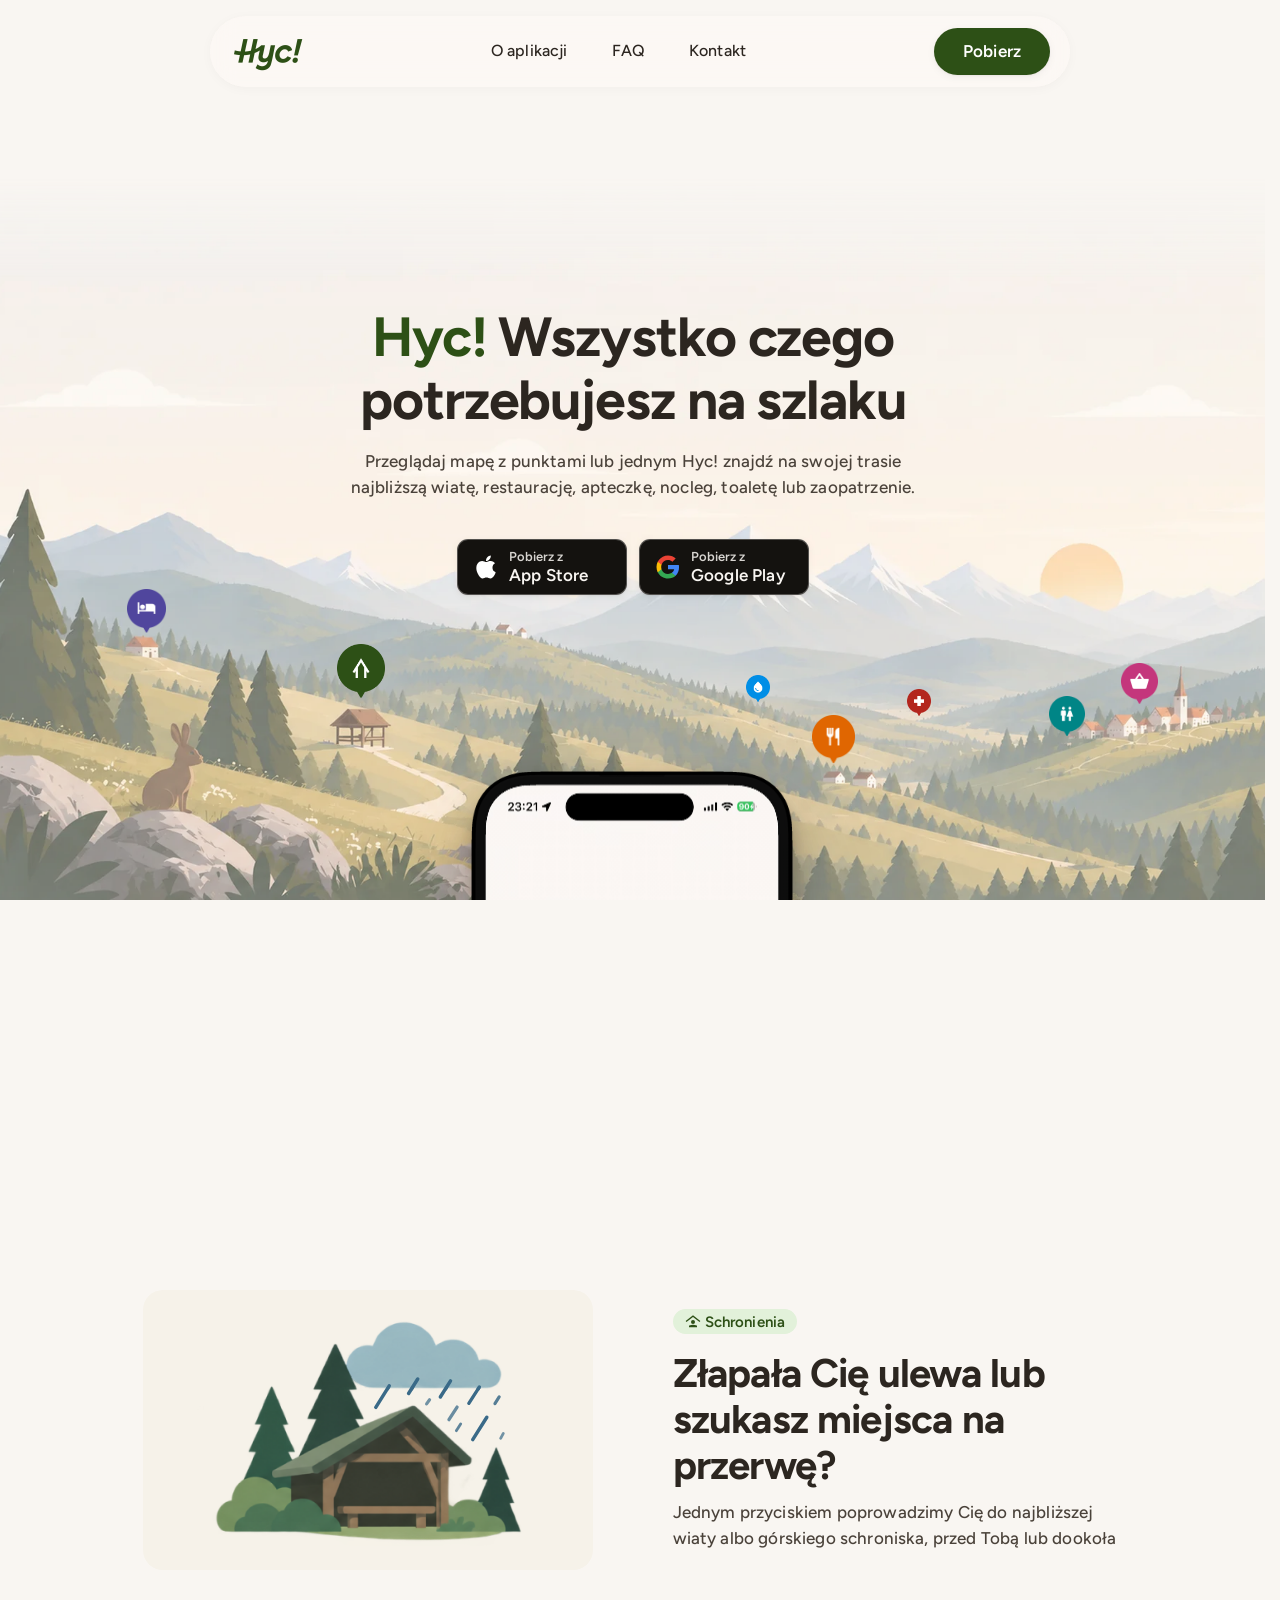
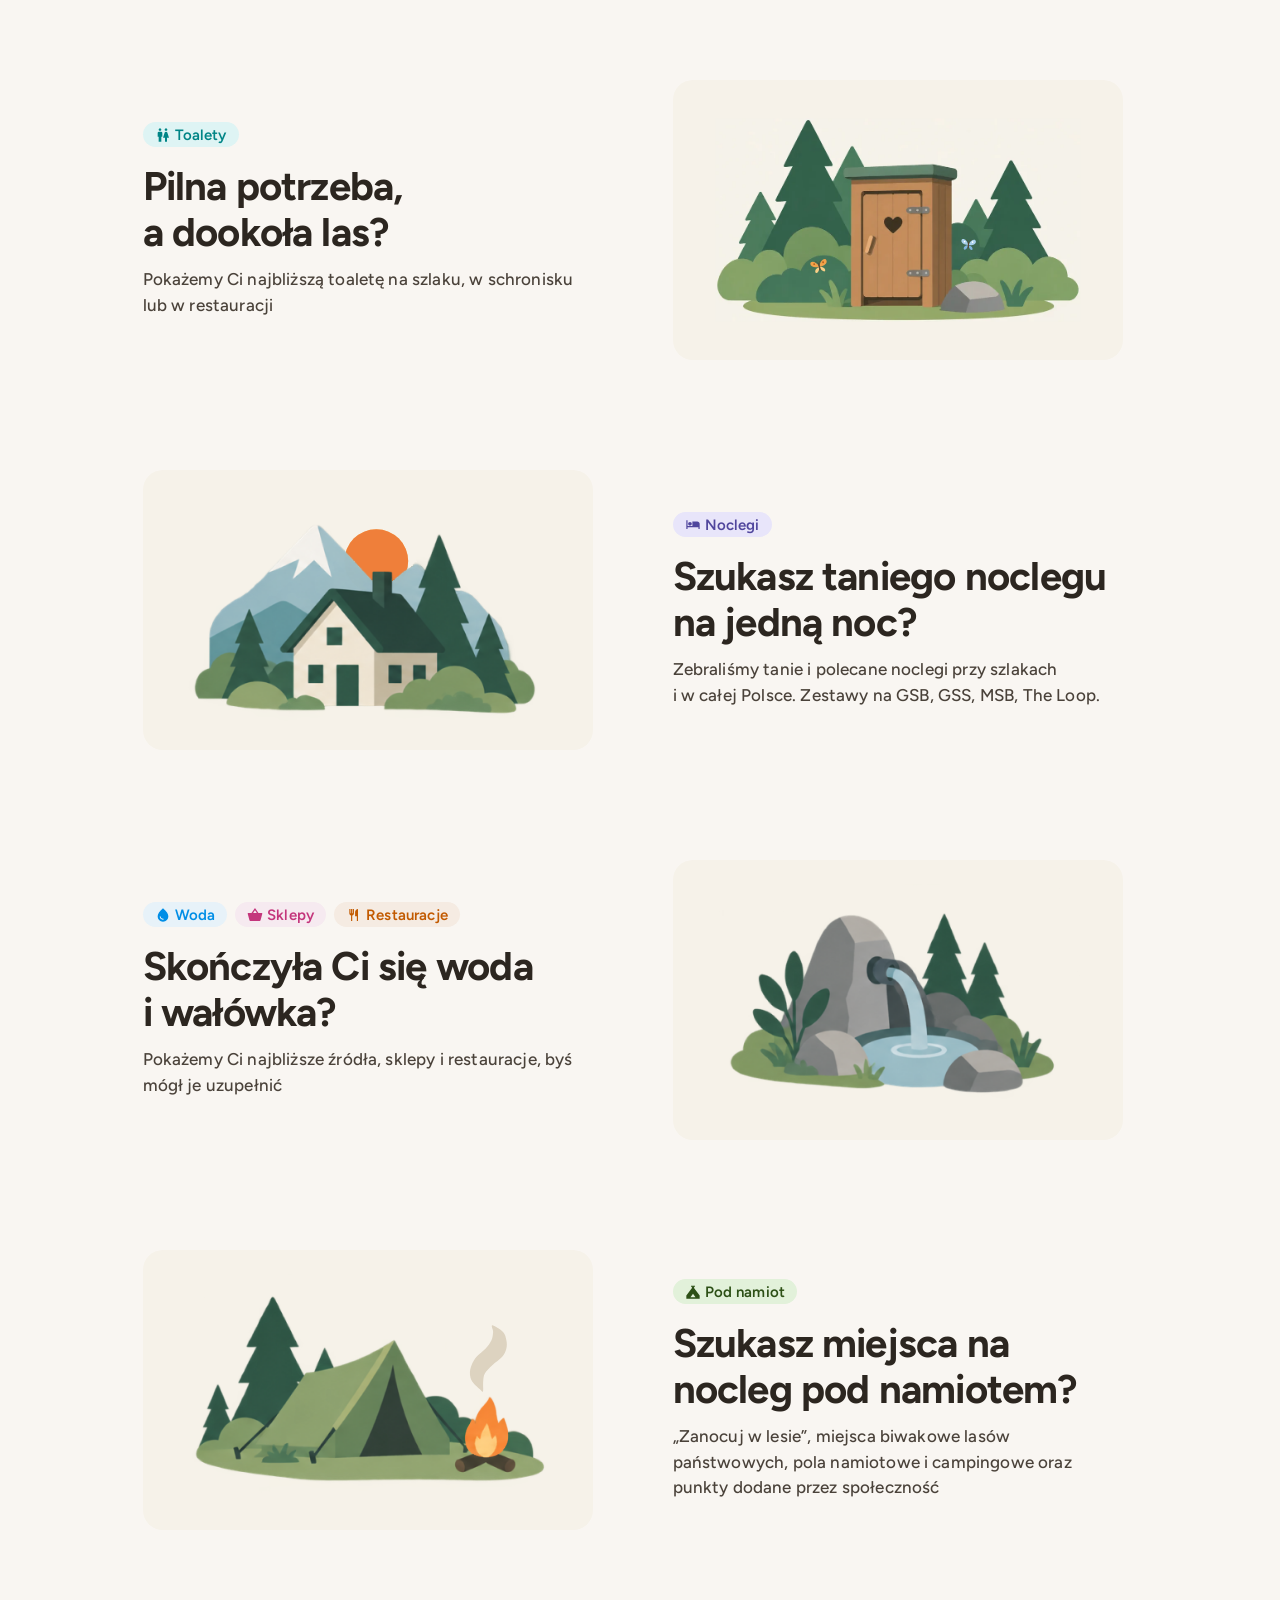
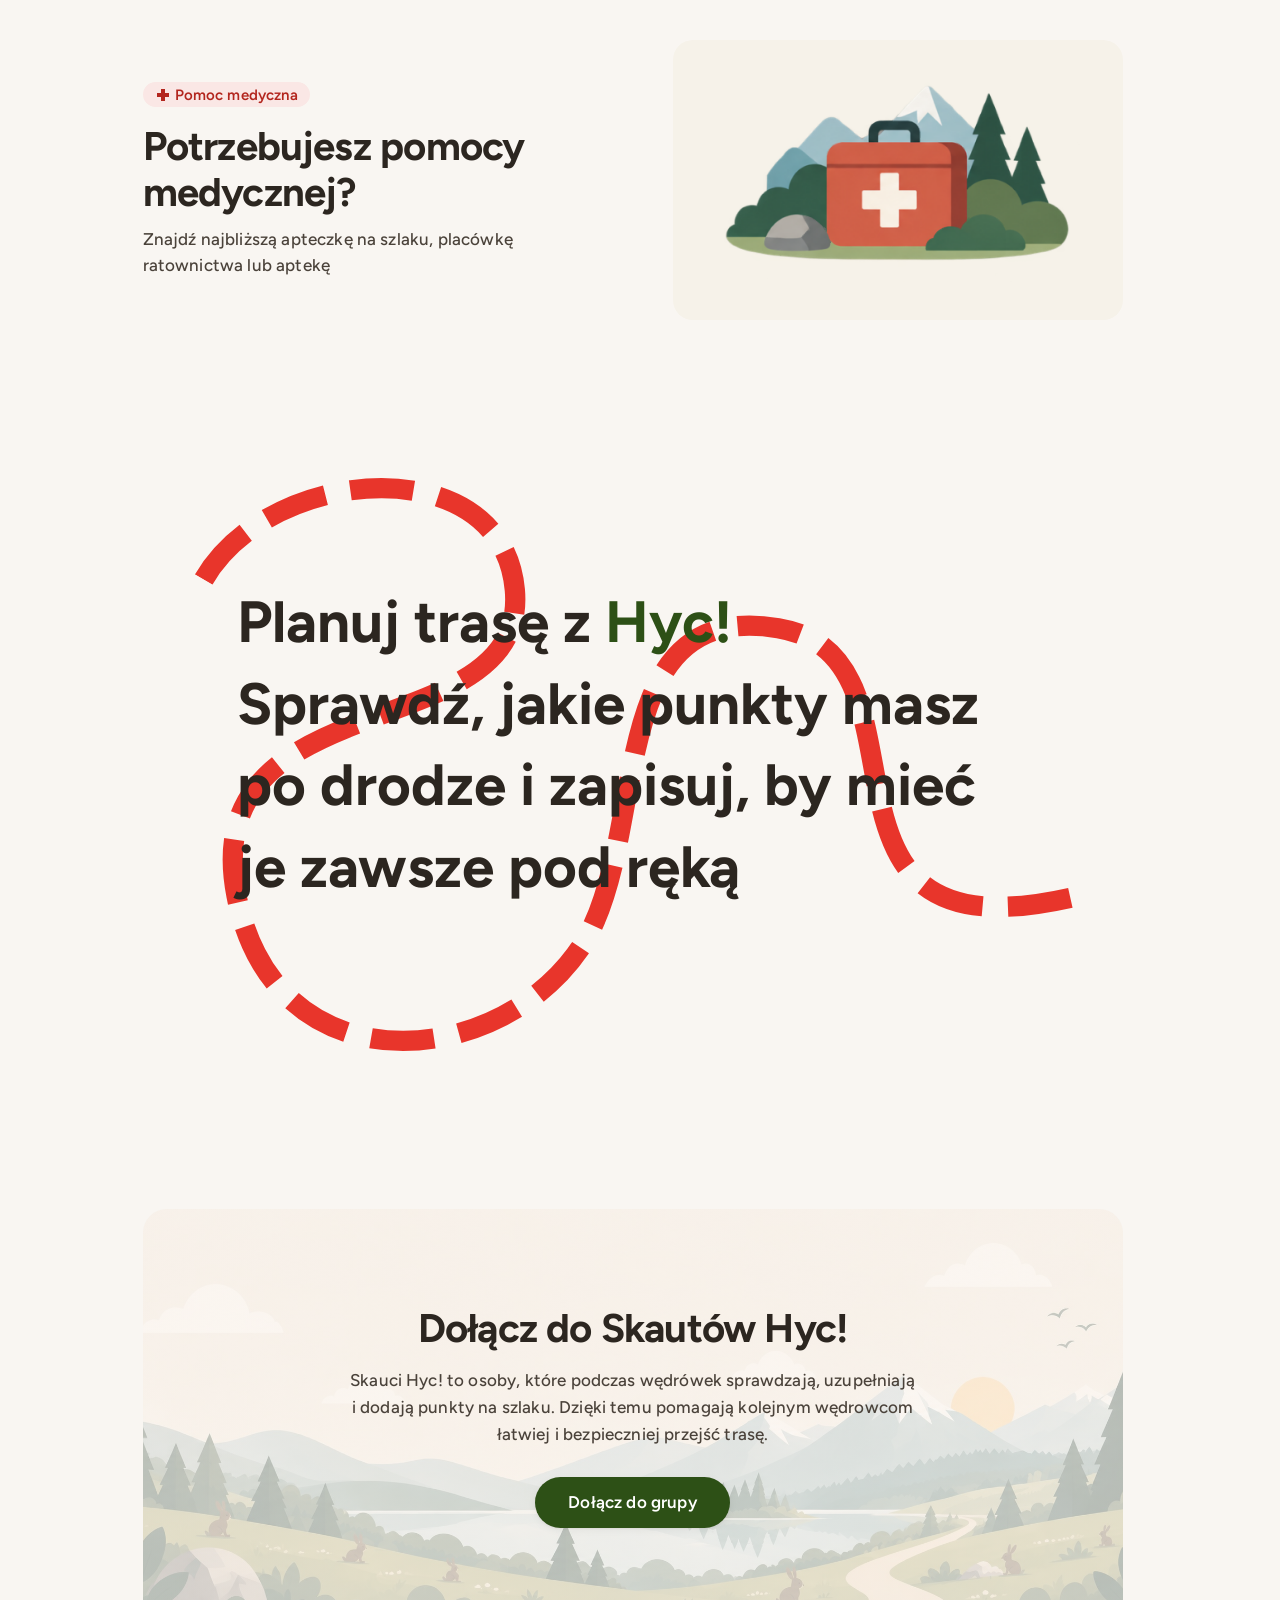
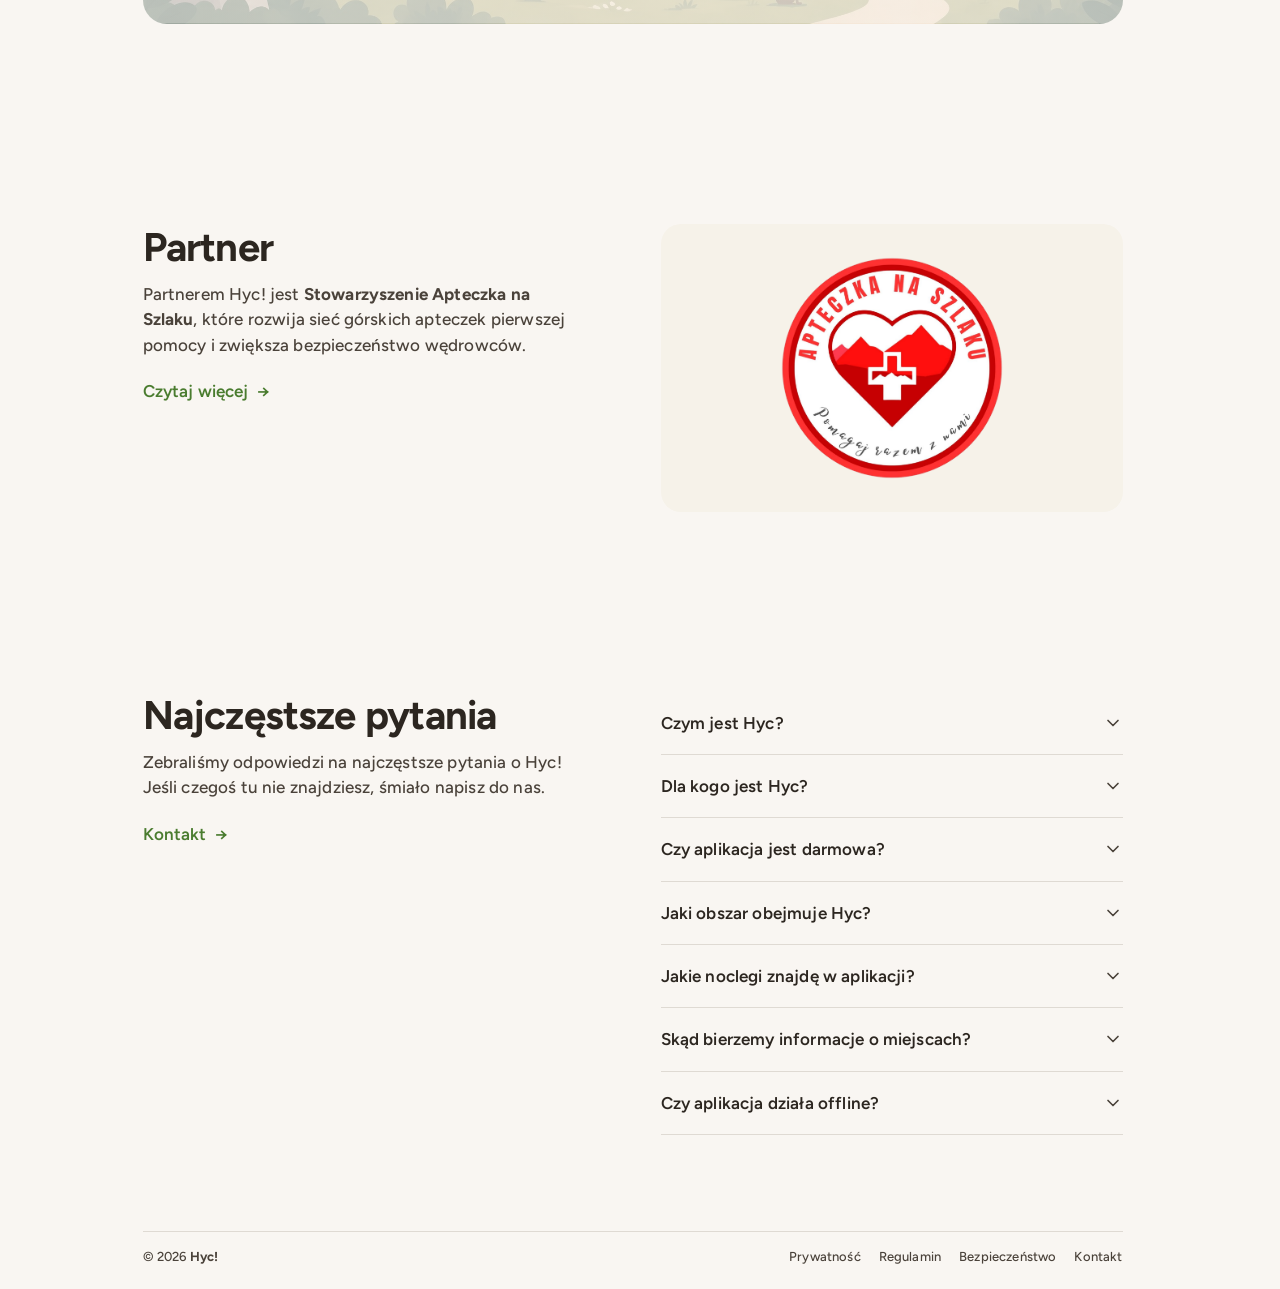
==== commit 02030e7d: "Deploy landing 2026-11-20 19:04" ====
--- a/index.html
+++ b/index.html
@@ -6,7 +6,7 @@
   <meta name="tdm-reservation" content="1">
   <title>Hyc! Wszystko czego potrzebujesz na szlaku</title>
   <link rel="canonical" href="https://gethyc.com/">
-  <meta name="description" content="Aplikacja na szlak: najbliższa wiata, woda, nocleg, sklep lub apteczka jednym przyciskiem. Polska i 50 km w Czechach i na Słowacji. Dostępna na iOS i Androidzie.">
+  <meta name="description" content="Aplikacja na szlak: najbliższa wiata, schronisko, toaleta, woda, nocleg, restauracja, sklep lub apteczka jednym przyciskiem. Polska i 50 km w Czechach i na Słowacji.">
   <meta name="theme-color" content="#F0EBE0">
   <link rel="icon" href="favicon.svg" type="image/svg+xml">
   <!-- apple-touch-icon MUSI byc PNG — iOS nie czyta SVG i przy braku rastra
@@ -18,15 +18,15 @@
   <meta property="og:url" content="https://gethyc.com/">
   <meta property="og:site_name" content="Hyc!">
   <meta property="og:title" content="Hyc! Wszystko czego potrzebujesz na szlaku">
-  <meta property="og:description" content="Najbliższa wiata, woda, nocleg, sklep, restauracja i apteczka na Twojej trasie. Pobierz Hyc! na iOS i Androida.">
-  <meta property="og:image" content="https://gethyc.com/assets/og-image.jpg?v=20261110">
+  <meta property="og:description" content="Najbliższa wiata, schronisko, toaleta, woda, nocleg, sklep, restauracja i apteczka na Twojej trasie. Pobierz Hyc! na iOS i Androida.">
+  <meta property="og:image" content="https://gethyc.com/assets/og-image.jpg?v=20261119">
   <meta property="og:image:width" content="1200">
   <meta property="og:image:height" content="630">
   <meta property="og:locale" content="pl_PL">
   <meta name="twitter:card" content="summary_large_image">
   <meta name="twitter:title" content="Hyc! Wszystko czego potrzebujesz na szlaku">
-  <meta name="twitter:description" content="Najbliższa wiata, woda, nocleg, sklep, restauracja i apteczka na Twojej trasie. Pobierz Hyc! na iOS i Androida.">
-  <meta name="twitter:image" content="https://gethyc.com/assets/og-image.jpg?v=20261110">
+  <meta name="twitter:description" content="Najbliższa wiata, schronisko, toaleta, woda, nocleg, sklep, restauracja i apteczka na Twojej trasie. Pobierz Hyc! na iOS i Androida.">
+  <meta name="twitter:image" content="https://gethyc.com/assets/og-image.jpg?v=20261119">
 
   <!-- Site name and brand for Google results (developers.google.com/search/docs/appearance/site-names).
        No SoftwareApplication: its rich result needs real ratings, and we have none yet. -->
@@ -70,7 +70,7 @@
        wersji w URL-u przeglądarka po deployu potrafi skleić nowy index.html
        ze starym styles.css. Wersja w URL-u wymusza świeże pobranie, bo to
        inny zasób. -->
-  <link rel="stylesheet" href="styles.css?v=20261107">
+  <link rel="stylesheet" href="styles.css?v=20261120">
 </head>
 <body class="page-home">
   <!-- Górny pasek: strona ma sekcje pod hero (O aplikacji, FAQ, Kontakt)
@@ -131,19 +131,20 @@
               <!-- Pozycje i szerokości pinów w % kadru 1670x942 z makiety Figmy
                    (x/1670, y/942, w/1670); --i to kolejność wejścia od lewej. -->
               <div class="hero-pins">
-                <span class="pin" style="--x:10.12%;--y:55.52%;--w:3.71%;--i:0"><img src="assets/hero/pin-nocleg.webp?v=3" alt="" width="176" height="212"></span>
-                <span class="pin" style="--x:26.59%;--y:63.16%;--w:4.37%;--i:1"><img src="assets/hero/pin-wiata.webp?v=3" alt="" width="176" height="212"></span>
-                <span class="pin pin--woda" style="--x:62.81%;--y:66.99%;--w:2.4%;--i:2"><img src="assets/hero/pin-woda.webp?v=3" alt="" width="176" height="212"></span>
-                <span class="pin" style="--x:66.17%;--y:73.04%;--w:4.25%;--i:3"><img src="assets/hero/pin-jedzenie.webp?v=3" alt="" width="176" height="212"></span>
-                <span class="pin" style="--x:75.93%;--y:71.34%;--w:3.23%;--i:4"><img src="assets/hero/pin-apteczka.webp?v=3" alt="" width="176" height="212"></span>
-                <span class="pin" style="--x:87.37%;--y:65.71%;--w:3.59%;--i:5"><img src="assets/hero/pin-sklep.webp?v=3" alt="" width="176" height="212"></span>
+                <span class="pin pin--nocleg" style="--x:10.12%;--y:55.65%;--w:3.71%;--i:0"><img src="assets/hero/pin-nocleg.webp?v=3" alt="" width="176" height="212"></span>
+                <span class="pin pin--wiata" style="--x:26.59%;--y:63.31%;--w:4.37%;--i:1"><img src="assets/hero/pin-wiata.webp?v=3" alt="" width="176" height="212"></span>
+                <span class="pin pin--jedzenie" style="--x:64.0%;--y:74.55%;--w:3.3%;--i:2"><img src="assets/hero/pin-jedzenie.webp?v=3" alt="" width="176" height="212"></span>
+                <span class="pin pin--woda" style="--x:58.58%;--y:67.84%;--w:2.4%;--i:3"><img src="assets/hero/pin-woda.webp?v=3" alt="" width="176" height="212"></span>
+                <span class="pin pin--toaleta" style="--x:82.05%;--y:70%;--w:3.7%;--i:4"><img src="assets/hero/pin-toaleta.webp?v=1" alt="" width="176" height="212"></span>
+                <span class="pin pin--apteczka" style="--x:71.13%;--y:69.8%;--w:2.4%;--i:5"><img src="assets/hero/pin-apteczka.webp?v=3" alt="" width="176" height="212"></span>
+                <span class="pin pin--sklep" style="--x:88.13%;--y:67.02%;--w:2.95%;--i:6"><img src="assets/hero/pin-sklep.webp?v=3" alt="" width="176" height="212"></span>
               </div>
             </div>
           </div>
 
           <div class="hero-copy">
             <h1><span class="accent">Hyc!</span> Wszystko czego <br class="hero-br">potrzebujesz na&nbsp;szlaku</h1>
-            <p class="hero-tags">Przeglądaj mapę z punktami albo jednym Hyc! znajdź na swojej trasie najbliższą wiatę, restaurację, apteczkę, wodę, nocleg lub sklep.</p>
+            <p class="hero-tags">Przeglądaj mapę z punktami lub jednym Hyc! znajdź na swojej trasie najbliższą wiatę, restaurację, apteczkę, nocleg, toaletę lub zaopatrzenie.</p>
 
             <div class="stores" id="stores">
               <a class="store-btn store-btn--dark store-btn--compact" id="btn-ios-open" href="https://apps.apple.com/pl/app/hyc-mapy-dla-w%C4%99drowc%C3%B3w/id6793204849" rel="noopener" data-goatcounter-click="index-appstore">
@@ -151,7 +152,7 @@
                 <span class="label"><small>Pobierz z</small><strong>App Store</strong></span>
               </a>
 
-              <a class="store-btn store-btn--dark store-btn--compact" id="btn-android-open" href="https://play.google.com/store/apps/details?id=pl.hycdobudy.hyc_do_budy" rel="noopener" data-goatcounter-click="index-play">
+              <a class="store-btn store-btn--dark store-btn--compact" id="btn-android-open" href="https://play.google.com/store/apps/details?hl=pl&amp;id=pl.hycdobudy.hyc_do_budy" rel="noopener" data-goatcounter-click="index-play">
                 <img src="assets/google.svg" alt="">
                 <span class="label"><small>Pobierz z</small><strong>Google Play</strong></span>
               </a>
@@ -196,7 +197,7 @@
       <!-- Grafika w karcie + nagłówek/bullety obok, kolory/fonty własne. -->
       <section class="feature-list" id="about" aria-labelledby="about-title">
         <h2 class="visually-hidden" id="about-title">Co znajdziesz w&nbsp;aplikacji Hyc!</h2>
-        <!-- 6 bulletów, każdy z własną grafiką (assets/feature/feature-1..6.png,
+        <!-- 7 bulletów, każdy z własną grafiką (assets/feature/feature-1..6.png,
              kolejność 1:1 z
              kolejnością bulletów góra-dół) i własnym tekstem (pytanie +
              odpowiedź). Grafika to SVG: PNG jako podstawa plus warstwy ruchu
@@ -245,6 +246,22 @@
 
         <div class="feature-row feature-row--reverse">
           <svg class="feature-media feature-art" viewBox="0 0 440 280" width="440" height="280" aria-hidden="true" focusable="false">
+            <image href="assets/feature/feature-toalety-tlo.webp?v=3" x="0" y="17.2" width="440" height="245.6"/>
+            <!-- Dwa motyle siedzą na krzakach, w ruchu robią po jednej nieregularnej rundzie i wracają na swoje miejsce. -->
+            <g transform="translate(305 169.8)"><g class="art-wc-lot--3"><g class="art-wc-fala--3"><g transform="rotate(4) scale(1.05)"><g class="art-wc-trzep--3"><g class="art-wc-skladanie--3"><path d="M-0.4 -0.3C-1.8 -5.6 -7.6 -8 -8.3 -4.4C-8.8 -1.6 -5.2 0.6 -0.4 0.4ZM0.4-0.3C1.8-5.6 7.6-8 8.3-4.4C8.8-1.6 5.2 0.6 0.4 0.4Z" fill="#a9d0ec"/><path d="M-0.4 0.8C-3.4 0.9 -5.8 3.4 -4.9 5.4C-4 7 -1.4 5 -0.4 1.8ZM0.4 0.8C3.4 0.9 5.8 3.4 4.9 5.4C4 7 1.4 5 0.4 1.8Z" fill="#7fb4de"/><circle cx="-4.6" cy="-3.3" r="0.95" fill="#ffffff"/><circle cx="4.6" cy="-3.3" r="0.95" fill="#ffffff"/></g></g><rect x="-0.7" y="-3.2" width="1.4" height="7.4" rx="0.7" fill="#5b4632"/><path d="M-0.4 -3C-0.9 -4.6 -1.9 -5.4 -2.8 -5.6M0.4 -3C0.9 -4.6 1.9 -5.4 2.8 -5.6" fill="none" stroke="#5b4632" stroke-width="0.45" stroke-linecap="round"/></g></g></g></g>
+            <g transform="translate(125 196)"><g class="art-wc-lot--1"><g class="art-wc-fala--1"><g transform="rotate(-12) scale(1.2)"><g class="art-wc-trzep--1"><g class="art-wc-skladanie--1"><path d="M-0.4 -0.3C-1.8 -5.6 -7.6 -8 -8.3 -4.4C-8.8 -1.6 -5.2 0.6 -0.4 0.4ZM0.4-0.3C1.8-5.6 7.6-8 8.3-4.4C8.8-1.6 5.2 0.6 0.4 0.4Z" fill="#f2a24a"/><path d="M-0.4 0.8C-3.4 0.9 -5.8 3.4 -4.9 5.4C-4 7 -1.4 5 -0.4 1.8ZM0.4 0.8C3.4 0.9 5.8 3.4 4.9 5.4C4 7 1.4 5 0.4 1.8Z" fill="#f9cf86"/><circle cx="-4.6" cy="-3.3" r="0.95" fill="#b9611f"/><circle cx="4.6" cy="-3.3" r="0.95" fill="#b9611f"/></g></g><rect x="-0.7" y="-3.2" width="1.4" height="7.4" rx="0.7" fill="#5b4632"/><path d="M-0.4 -3C-0.9 -4.6 -1.9 -5.4 -2.8 -5.6M0.4 -3C0.9 -4.6 1.9 -5.4 2.8 -5.6" fill="none" stroke="#5b4632" stroke-width="0.45" stroke-linecap="round"/></g></g></g></g>
+          </svg>
+          <div class="feature-copy">
+            <div class="feature-tags">
+              <span class="feature-tag feature-tag--toalety"><svg viewBox="0 0 24 24" aria-hidden="true"><path d="M5.5,22V14.5H4V9Q4,8.18,4.59,7.59T6,7H9Q9.82,7,10.41,7.59T11,9V14.5H9.5V22H5.5ZM7.5,6Q6.67,6,6.09,5.41T5.5,4Q5.5,3.17,6.09,2.59T7.5,2Q8.32,2,8.91,2.59T9.5,4Q9.5,4.83,8.91,5.41T7.5,6ZM15,22V16H12L14.55,8.35Q14.75,7.7,15.29,7.35T16.5,7Q17.18,7,17.71,7.35T18.45,8.35L21,16H18V22H15ZM16.5,6Q15.68,6,15.09,5.41T14.5,4Q14.5,3.17,15.09,2.59T16.5,2Q17.32,2,17.91,2.59T18.5,4Q18.5,4.83,17.91,5.41T16.5,6Z"/></svg><span class="feature-tag-label">Toalety</span></span>
+            </div>
+            <h3>Pilna potrzeba, a&nbsp;dookoła las?</h3>
+            <p>Pokażemy Ci najbliższą toaletę na&nbsp;szlaku, w&nbsp;schronisku lub w&nbsp;restauracji</p>
+          </div>
+        </div>
+
+        <div class="feature-row">
+          <svg class="feature-media feature-art" viewBox="0 0 440 280" width="440" height="280" aria-hidden="true" focusable="false">
             <g class="art-slonce">
               <circle cx="230" cy="81" r="38.5" fill="#fbcb80"/>
               <circle class="art-slonce-zar" cx="230" cy="81" r="38.5" fill="#ef7f3a" opacity="0"/>
@@ -260,7 +277,7 @@
           </div>
         </div>
 
-        <div class="feature-row">
+        <div class="feature-row feature-row--reverse">
           <svg class="feature-media feature-art" viewBox="0 0 440 280" width="440" height="280" aria-hidden="true" focusable="false">
             <image href="assets/feature/feature-3.png" width="440" height="280"/>
             <ellipse class="art-krag" cx="245" cy="200" rx="32" ry="8" fill="none" stroke="#f1f7f9" stroke-width="3" opacity="0"/>
@@ -283,7 +300,7 @@
           </div>
         </div>
 
-        <div class="feature-row feature-row--reverse">
+        <div class="feature-row">
           <svg class="feature-media feature-art" viewBox="0 0 440 280" width="440" height="280" aria-hidden="true" focusable="false">
             <image href="assets/feature/feature-4-tlo.png" width="440" height="280"/>
             <path class="art-dym" d="M370.0 62.0C368.0 62.0 371.2 67.0 371.0 70.0C370.8 73.0 370.5 76.7 369.0 80.0C367.5 83.3 365.0 86.7 362.0 90.0C359.0 93.3 353.8 96.7 351.0 100.0C348.2 103.3 346.3 106.7 345.0 110.0C343.7 113.3 342.8 116.7 343.0 120.0C343.2 123.3 343.8 126.7 346.0 130.0C348.2 133.3 354.0 138.0 356.0 140.0C358.0 142.0 357.5 142.0 358.0 142.0C358.5 142.0 358.8 142.0 359.0 140.0C359.2 138.0 358.7 133.3 359.0 130.0C359.3 126.7 359.2 123.3 361.0 120.0C362.8 116.7 366.5 113.3 370.0 110.0C373.5 106.7 379.2 103.3 382.0 100.0C384.8 96.7 386.2 93.3 387.0 90.0C387.8 86.7 387.7 83.3 387.0 80.0C386.3 76.7 385.8 73.0 383.0 70.0C380.2 67.0 372.0 62.0 370.0 62.0Z" fill="#ddd3c0">
@@ -304,7 +321,7 @@
           </div>
         </div>
 
-        <div class="feature-row">
+        <div class="feature-row feature-row--reverse">
           <svg class="feature-media feature-art" viewBox="0 0 440 280" width="440" height="280" aria-hidden="true" focusable="false">
             <image href="assets/feature/feature-6.png" width="440" height="280"/>
             <g class="art-apteczka">
@@ -397,13 +414,13 @@
               <span>Czym jest Hyc?</span>
               <svg class="faq-chevron" aria-hidden="true" viewBox="0 0 24 24" fill="none" stroke="currentColor" stroke-width="2" stroke-linecap="round" stroke-linejoin="round"><path d="M6 9l6 6 6-6"/></svg>
             </summary>
-            <p class="faq-answer">Hyc! to aplikacja, która bez&nbsp;zatrzymywania się podczas marszu, jedną ręką pomaga znaleźć wszystko, czego potrzebujesz na&nbsp;szlaku. Prowadzi do&nbsp;najbliższego celu przed&nbsp;Tobą lub dookoła. Znajdziesz w&nbsp;niej między innymi schronienia, noclegi, miejsca na namiot, źródła wody, apteczki, restauracje i&nbsp;sklepy.</p>
+            <p class="faq-answer">Hyc! to aplikacja na&nbsp;telefon (iOS i&nbsp;Android), która bez&nbsp;zatrzymywania się podczas marszu, jedną ręką pomaga znaleźć wszystko, czego potrzebujesz na&nbsp;szlaku. Jednym przyciskiem prowadzi pieszo do&nbsp;najbliższego celu przed&nbsp;Tobą lub dookoła. Znajdziesz w&nbsp;niej między innymi wiaty, górskie schroniska, toalety, noclegi, miejsca na namiot, źródła wody, apteczki, restauracje, bary i&nbsp;sklepy.</p>
             <p class="faq-answer">Możesz też swobodnie przeglądać mapę, wyszukiwać interesujące Cię miejsca i&nbsp;zapisywać je na później.</p>
           </details>
 
           <details class="faq-item">
             <summary>
-              <span>Czy Hyc! jest dla każdego wędrowca?</span>
+              <span>Dla kogo jest Hyc?</span>
               <svg class="faq-chevron" aria-hidden="true" viewBox="0 0 24 24" fill="none" stroke="currentColor" stroke-width="2" stroke-linecap="round" stroke-linejoin="round"><path d="M6 9l6 6 6-6"/></svg>
             </summary>
             <p class="faq-answer">Hyc! jest dla każdego wędrowca, niezależnie od doświadczenia i długości trasy. Dla rodziców z dziećmi, którzy chcą czuć się pewniej na szlaku i wiedzieć, gdzie po drodze będą mogli schować się przed ulewą albo znaleźć środki do odkażenia rany. Dla doświadczonych wędrowców, którzy ruszają na długie szlaki i chcą lepiej przygotować się do drogi. Dla każdego, kto chce mieć pod ręką informacje o tym, co czeka go na szlaku.</p>
@@ -430,7 +447,7 @@
               <span>Jakie noclegi znajdę w&nbsp;aplikacji?</span>
               <svg class="faq-chevron" aria-hidden="true" viewBox="0 0 24 24" fill="none" stroke="currentColor" stroke-width="2" stroke-linecap="round" stroke-linejoin="round"><path d="M6 9l6 6 6-6"/></svg>
             </summary>
-            <p class="faq-answer">Znajdziesz tu wybrane przez nas niedrogie noclegi. Szczególnie te położone przy szlakach, a&nbsp;także ogólnodostępne chatki górskie, bacówki, schrony.</p>
+            <p class="faq-answer">Znajdziesz tu wybrane przez nas niedrogie noclegi. Szczególnie te położone przy szlakach, a&nbsp;także górskie schroniska oraz ogólnodostępne chatki górskie, bacówki, schrony.</p>
           </details>
 
           <details class="faq-item">
@@ -468,9 +485,9 @@
 
   </div>
 
-  <script src="config.js?v=20261107"></script>
-  <script src="nav.js?v=20261008" defer></script>
+  <script src="config.js?v=20261120"></script>
+  <script src="nav.js?v=20261120" defer></script>
   <script data-goatcounter="https://dinin92.goatcounter.com/count" async src="assets/goatcounter-count.js?v=2"></script>
-  <script src="main.js?v=20261107"></script>
+  <script src="main.js?v=20261120"></script>
 </body>
 </html>
--- a/styles.css
+++ b/styles.css
@@ -499,12 +499,14 @@
    pinów (próbkowanie dwuliniowe w ruchu). */
 .pin {
   position: absolute;
-  /* Piny w wąskim kadrze (mobile) są powiększane wokół czubka — `scale`
-     jako osobna właściwość składa się z animacjami na `transform`. */
-  scale: calc(var(--pin-k, 1) * var(--pin-m, 0.85) * 1.15);
-  left: var(--x);
-  top: var(--y);
-  width: var(--w);
+  --s: calc(var(--pin-k, 1) * var(--pin-m, 0.85) * 1.15);
+  /* Skala wypieczona w rozmiar i położenie (czubek stoi w tym samym miejscu:
+     środek x, 92,45% wysokości obrazka; 1,7778 = proporcje sceny 16:9,
+     1,2045 = 212/176). Statyczne `scale` rasteryzowało pin w rozmiarze układu
+     i skalowało teksturę po animacji, stąd rozmycie. */
+  left: calc(var(--x) + var(--w) * (1 - var(--s)) / 2);
+  top: calc(var(--y) + var(--w) * 1.7778 * 1.2045 * 0.9245 * (1 - var(--s)));
+  width: calc(var(--w) * var(--s));
   transform-origin: 50% 100%;
 }
 .pin img {
@@ -512,8 +514,18 @@
   width: 100%;
   height: auto;
 }
-/* Woda zostaje w poprzednim rozmiarze, reszta pinów jest o 15% mniejsza. */
-.pin--woda { --pin-m: 1; }
+/* Woda: 15% mniejsza niż wcześniej (skala jak reszta pinów), obrót wokół
+   czubka (196 z 212 px wysokości obrazka), żeby czubek stał w tym samym miejscu. */
+.pin--woda { --pin-m: 0.857; transform-origin: 50% 92.45%; }
+/* Wiata +10%, nocleg +5% względem skali bazowej 0,85, czubek bez ruchu. */
+.pin--wiata { --pin-m: 0.935; transform-origin: 50% 92.45%; }
+.pin--nocleg { --pin-m: 0.8925; transform-origin: 50% 92.45%; }
+/* Restauracja +15%, toaleta -10% względem skali bazowej 0,85, czubek bez ruchu. */
+.pin--jedzenie { --pin-m: 1.108; transform-origin: 50% 92.45%; }
+.pin--toaleta { --pin-m: 0.828; transform-origin: 50% 92.45%; }
+/* Woda, restauracja, toaleta, apteczka i sklep: układ i rozmiary z makiety Figma (19.11), czubek bez ruchu. */
+.pin--apteczka { --pin-m: 0.857; transform-origin: 50% 92.45%; }
+.pin--sklep { --pin-m: 1.068; transform-origin: 50% 92.45%; }
 /* „Pop" z czubka pinezki: rośnie od zera, przestrzeliwuje do 1,4x, lekko
    zapada się poniżej 1 i siada na swoim rozmiarze. */
 @keyframes pin-drop {
@@ -1030,6 +1042,7 @@
 .feature-tag--medyczna { background: #FAE7E5; color: #B3261E; }
 .feature-tag--sklepy { background: #F6EAF0; color: #C4367C; }
 .feature-tag--restauracje { background: #F5EBE2; color: #C25A00; }
+.feature-tag--toalety { background: #DEF4F4; color: #008586; }
 
 /* Wyśrodkowane na mobile, left-align od 1024px — patrz blok niżej.
    max-width 480px — dobra praktyka czytelności to ok. 45-75 znaków w linii;
@@ -1323,12 +1336,12 @@
 .contact-list-item {
   display: flex;
   flex-direction: column;
-  gap: 8px;
-  padding: 24px 0;
+  gap: 4px;
+  padding: 16px 0;
   border-bottom: 1px solid rgba(138, 128, 112, 0.24);
 }
 .contact-list-item:first-child { padding-top: 0; }
-.contact-meta { display: flex; flex-direction: column; gap: 4px; }
+.contact-meta { display: flex; flex-direction: column; gap: 2px; }
 .contact-label {
   display: flex;
   align-items: center;
@@ -1653,6 +1666,16 @@
   .is-playing .art-iskra--3 { --dx: 4px; animation-delay: 0.8s; }
   .is-playing .art-apteczka { transform-origin: 50% 100%; animation: art-apteczka 2.4s ease-in-out 2; }
   .is-playing .art-krzyz { animation: art-krzyz 2.4s ease-in-out 2; }
+  /* Toalety: trzy motyle startują z miejsc spoczynku z przesunięciem, krążą, zwalniają i siadają z powrotem.
+     Falowanie i machanie to osobne warstwy z innym okresem, przy lądowaniu skrzydła składają się wolniej. Koniec po 4,6 s. */
+  .is-playing .art-wc-lot--1 { animation: art-wc-lot-1 4.6s linear; }
+  .is-playing .art-wc-fala--1 { animation: art-wc-fala 0.27s ease-in-out 0.08s 14 alternate; }
+  .is-playing .art-wc-trzep--1 { animation: art-wc-trzep 0.14s ease-in-out 0.03s 28; }
+  .is-playing .art-wc-skladanie--1 { animation: art-wc-skladanie 0.55s ease-in-out 3.95s; }
+  .is-playing .art-wc-lot--3 { animation: art-wc-lot-3 4.6s linear; }
+  .is-playing .art-wc-fala--3 { animation: art-wc-fala 0.23s ease-in-out 0.48s 14 alternate; }
+  .is-playing .art-wc-trzep--3 { animation: art-wc-trzep 0.16s ease-in-out 0.43s 22; }
+  .is-playing .art-wc-skladanie--3 { animation: art-wc-skladanie 0.55s ease-in-out 3.95s; }
 }
 /* Lot w dół chowa się za dachem, powrót za chmurą: clipPath kończy się w jej środku. */
 @keyframes art-kropla {
@@ -1702,6 +1725,97 @@
   15% { opacity: 1; }
   100% { transform: translate(var(--dx), -56px); opacity: 0; }
 }
+/* Tor lotu motyli: krzywa przez nieregularne punkty, próbkowana gęsto, z przechyłem w stronę lotu.
+   Pierwsza i ostatnia klatka to miejsce spoczynku, więc spoczynek to sam obrazek z siedzącymi motylami. */
+@keyframes art-wc-lot-1 {
+  1.74% { transform: none; }
+  4.08% { transform: translate(-4.2px, -5.7px) rotate(-4.2deg); }
+  6.41% { transform: translate(-8.5px, -11.6px) rotate(-6.1deg); }
+  8.75% { transform: translate(-13.0px, -18.6px) rotate(-7.6deg); }
+  11.09% { transform: translate(-18.9px, -27.2px) rotate(-9.1deg); }
+  13.42% { transform: translate(-24.6px, -36.5px) rotate(-8.5deg); }
+  15.76% { transform: translate(-27.9px, -45.6px) rotate(-5.0deg); }
+  18.1% { transform: translate(-28.3px, -54.4px) rotate(-1.6deg); }
+  20.43% { transform: translate(-27.2px, -63.2px) rotate(1.2deg); }
+  22.77% { transform: translate(-24.7px, -71.9px) rotate(3.6deg); }
+  25.11% { transform: translate(-21.0px, -80.2px) rotate(6.0deg); }
+  27.45% { transform: translate(-15.0px, -87.8px) rotate(10.4deg); }
+  29.78% { transform: translate(-5.8px, -94.8px) rotate(13.7deg); }
+  32.12% { transform: translate(3.1px, -101.5px) rotate(12.9deg); }
+  34.46% { transform: translate(8.1px, -108.3px) rotate(7.4deg); }
+  36.79% { transform: translate(8.1px, -116.4px) rotate(1.3deg); }
+  39.13% { transform: translate(5.0px, -124.9px) rotate(-3.7deg); }
+  41.47% { transform: translate(-0.1px, -131.6px) rotate(-7.1deg); }
+  43.8% { transform: translate(-6.1px, -134.4px) rotate(-10.1deg); }
+  46.14% { transform: translate(-14.8px, -133.5px) rotate(-13.7deg); }
+  48.48% { transform: translate(-24.7px, -129.9px) rotate(-15.1deg); }
+  50.82% { transform: translate(-33.4px, -124.5px) rotate(-13.3deg); }
+  53.15% { transform: translate(-39.2px, -117.4px) rotate(-10.2deg); }
+  55.49% { transform: translate(-43.4px, -107.7px) rotate(-7.5deg); }
+  57.83% { transform: translate(-45.9px, -97.0px) rotate(-4.4deg); }
+  60.16% { transform: translate(-46.1px, -87.0px) rotate(-0.7deg); }
+  62.5% { transform: translate(-43.6px, -78.7px) rotate(3.6deg); }
+  64.84% { transform: translate(-38.7px, -70.9px) rotate(7.1deg); }
+  67.17% { transform: translate(-32.8px, -63.5px) rotate(8.7deg); }
+  69.51% { transform: translate(-27.3px, -56.2px) rotate(8.2deg); }
+  71.85% { transform: translate(-23.3px, -48.8px) rotate(6.9deg); }
+  74.18% { transform: translate(-19.9px, -41.2px) rotate(6.1deg); }
+  76.52% { transform: translate(-16.7px, -33.9px) rotate(5.6deg); }
+  78.86% { transform: translate(-13.6px, -27.1px) rotate(5.5deg); }
+  81.2% { transform: translate(-10.2px, -21.2px) rotate(5.8deg); }
+  83.53% { transform: translate(-6.5px, -16.6px) rotate(6.0deg); }
+  85.87% { transform: translate(-3.1px, -12.4px) rotate(5.5deg); }
+  88.21% { transform: translate(-0.5px, -7.6px) rotate(3.7deg); }
+  90.54% { transform: translate(-0.0px, -0.8px) rotate(1.6deg); }
+  92.88% { transform: translate(0.1px, 2.3px) rotate(0.7deg); }
+  95.22% { transform: none; }
+}
+@keyframes art-wc-lot-3 {
+  10.43% { transform: none; }
+  12.55% { transform: translate(5.9px, -7.6px) rotate(7.0deg); }
+  14.67% { transform: translate(12.2px, -15.1px) rotate(9.1deg); }
+  16.79% { transform: translate(16.8px, -23.0px) rotate(7.0deg); }
+  18.91% { transform: translate(18.2px, -31.6px) rotate(3.2deg); }
+  21.03% { transform: translate(18.0px, -40.6px) rotate(0.4deg); }
+  23.15% { transform: translate(16.6px, -49.8px) rotate(-2.1deg); }
+  25.27% { transform: translate(13.9px, -59.3px) rotate(-4.5deg); }
+  27.39% { transform: translate(9.9px, -69.0px) rotate(-7.2deg); }
+  29.51% { transform: translate(4.2px, -78.8px) rotate(-10.3deg); }
+  31.63% { transform: translate(-3.6px, -89.8px) rotate(-13.9deg); }
+  33.75% { transform: translate(-13.3px, -101.3px) rotate(-17.1deg); }
+  35.87% { transform: translate(-24.3px, -112.2px) rotate(-19.5deg); }
+  37.99% { transform: translate(-36.0px, -121.5px) rotate(-21.0deg); }
+  40.11% { transform: translate(-48.3px, -128.3px) rotate(-21.6deg); }
+  42.23% { transform: translate(-61.7px, -133.3px) rotate(-21.8deg); }
+  44.35% { transform: translate(-76.0px, -137.0px) rotate(-21.9deg); }
+  46.47% { transform: translate(-90.5px, -139.8px) rotate(-22.0deg); }
+  48.59% { transform: translate(-104.7px, -142.1px) rotate(-22.0deg); }
+  50.71% { transform: translate(-122.0px, -144.3px) rotate(-22.0deg); }
+  52.83% { transform: translate(-141.2px, -145.8px) rotate(-22.0deg); }
+  54.95% { transform: translate(-156.5px, -146.0px) rotate(-21.0deg); }
+  57.07% { transform: translate(-162.1px, -144.2px) rotate(-7.3deg); }
+  59.18% { transform: translate(-154.8px, -140.0px) rotate(10.3deg); }
+  61.3% { transform: translate(-138.8px, -134.1px) rotate(17.3deg); }
+  63.42% { transform: translate(-118.2px, -127.0px) rotate(20.1deg); }
+  65.54% { transform: translate(-97.6px, -119.2px) rotate(21.3deg); }
+  67.66% { transform: translate(-80.9px, -111.3px) rotate(21.7deg); }
+  69.78% { transform: translate(-65.7px, -102.6px) rotate(21.9deg); }
+  71.9% { transform: translate(-51.4px, -93.0px) rotate(22.0deg); }
+  74.02% { transform: translate(-38.8px, -82.7px) rotate(21.4deg); }
+  76.14% { transform: translate(-28.5px, -71.7px) rotate(19.1deg); }
+  78.26% { transform: translate(-19.7px, -59.9px) rotate(16.6deg); }
+  80.38% { transform: translate(-12.3px, -47.8px) rotate(14.2deg); }
+  82.5% { transform: translate(-6.0px, -36.0px) rotate(11.9deg); }
+  84.62% { transform: translate(-1.5px, -25.1px) rotate(7.7deg); }
+  86.74% { transform: translate(-0.4px, -15.0px) rotate(3.7deg); }
+  88.86% { transform: translate(0.1px, -6.4px) rotate(1.9deg); }
+  90.98% { transform: translate(0.2px, -0.5px) rotate(0.6deg); }
+  93.1% { transform: translate(0.0px, 2.2px) rotate(0.2deg); }
+  95.22% { transform: none; }
+}
+@keyframes art-wc-fala { to { transform: translateY(-2.4px); } }
+@keyframes art-wc-trzep { 50% { transform: scaleX(0.25); } }
+@keyframes art-wc-skladanie { 30% { transform: scaleX(0.3); } 55% { transform: scaleX(0.95); } 78% { transform: scaleX(0.45); } }
 /* Podwójne uderzenie serca. */
 @keyframes art-apteczka {
   14% { transform: scale(1.05); }
